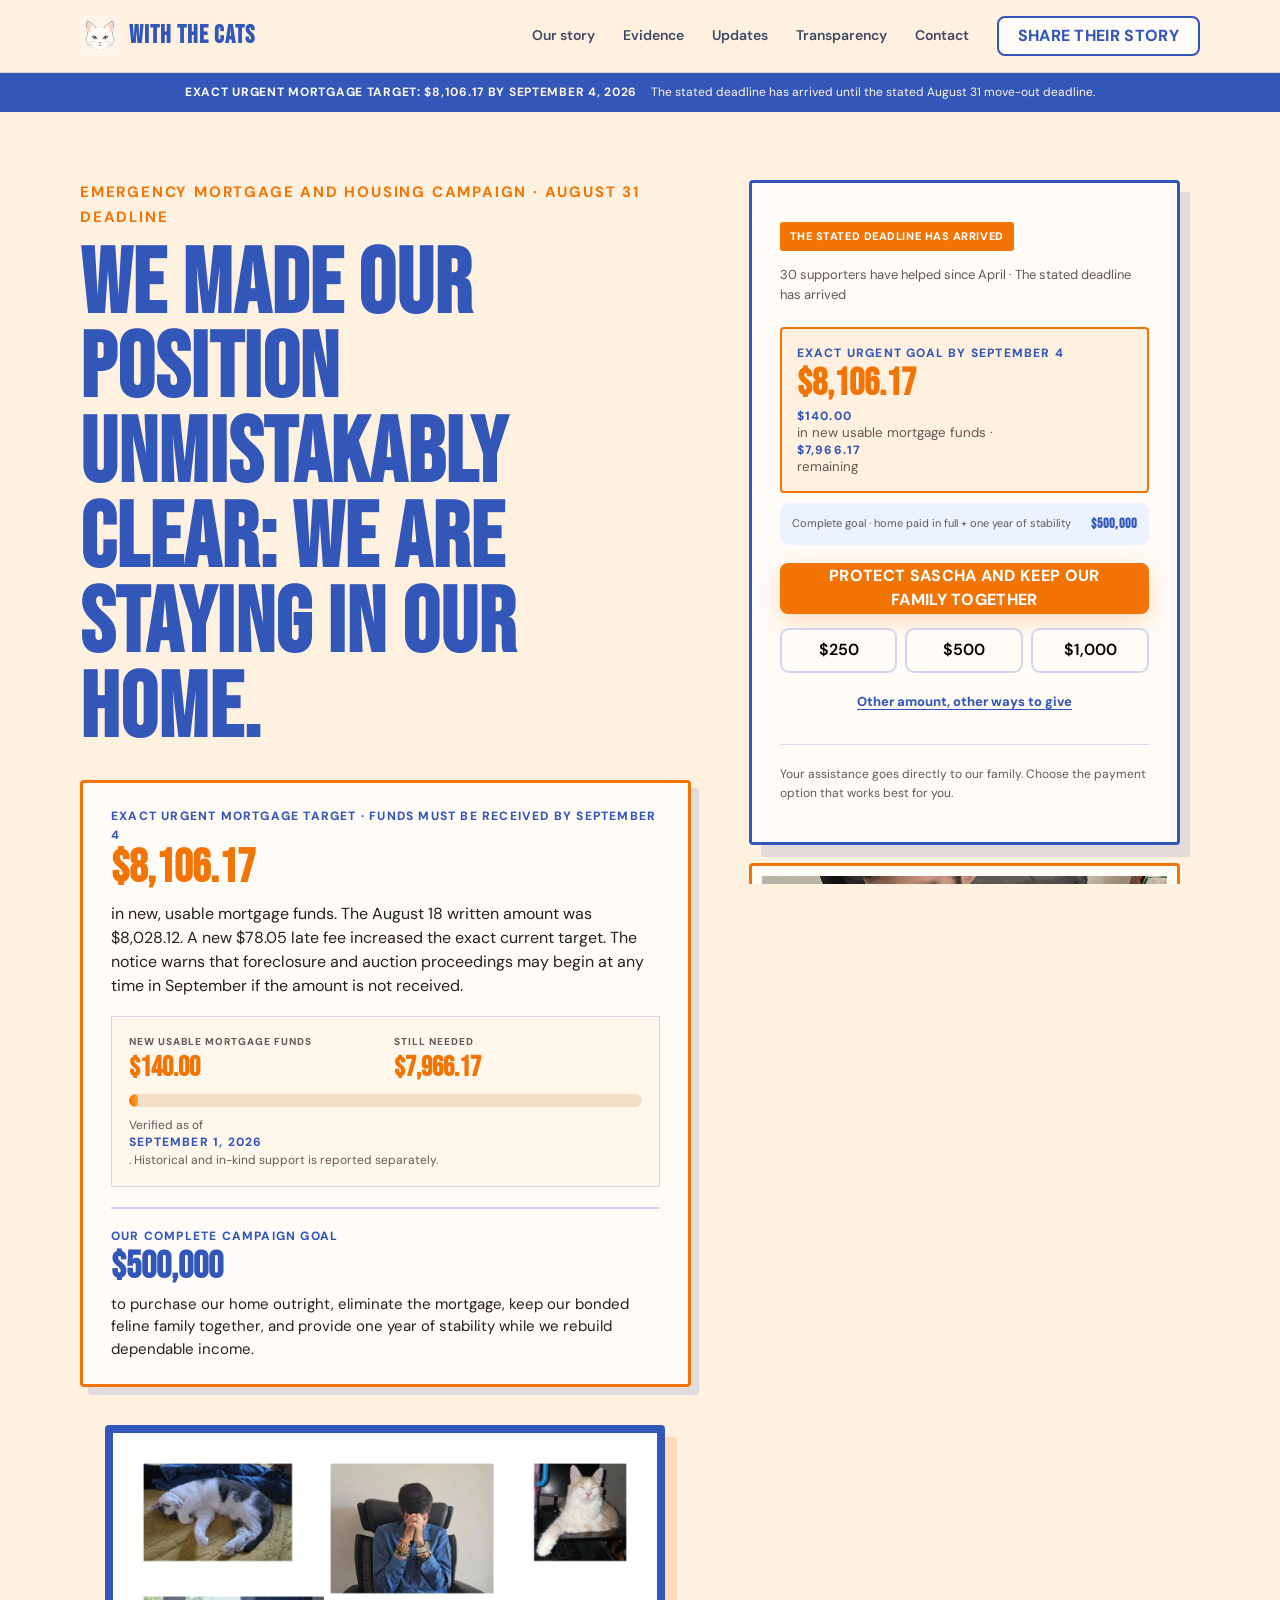
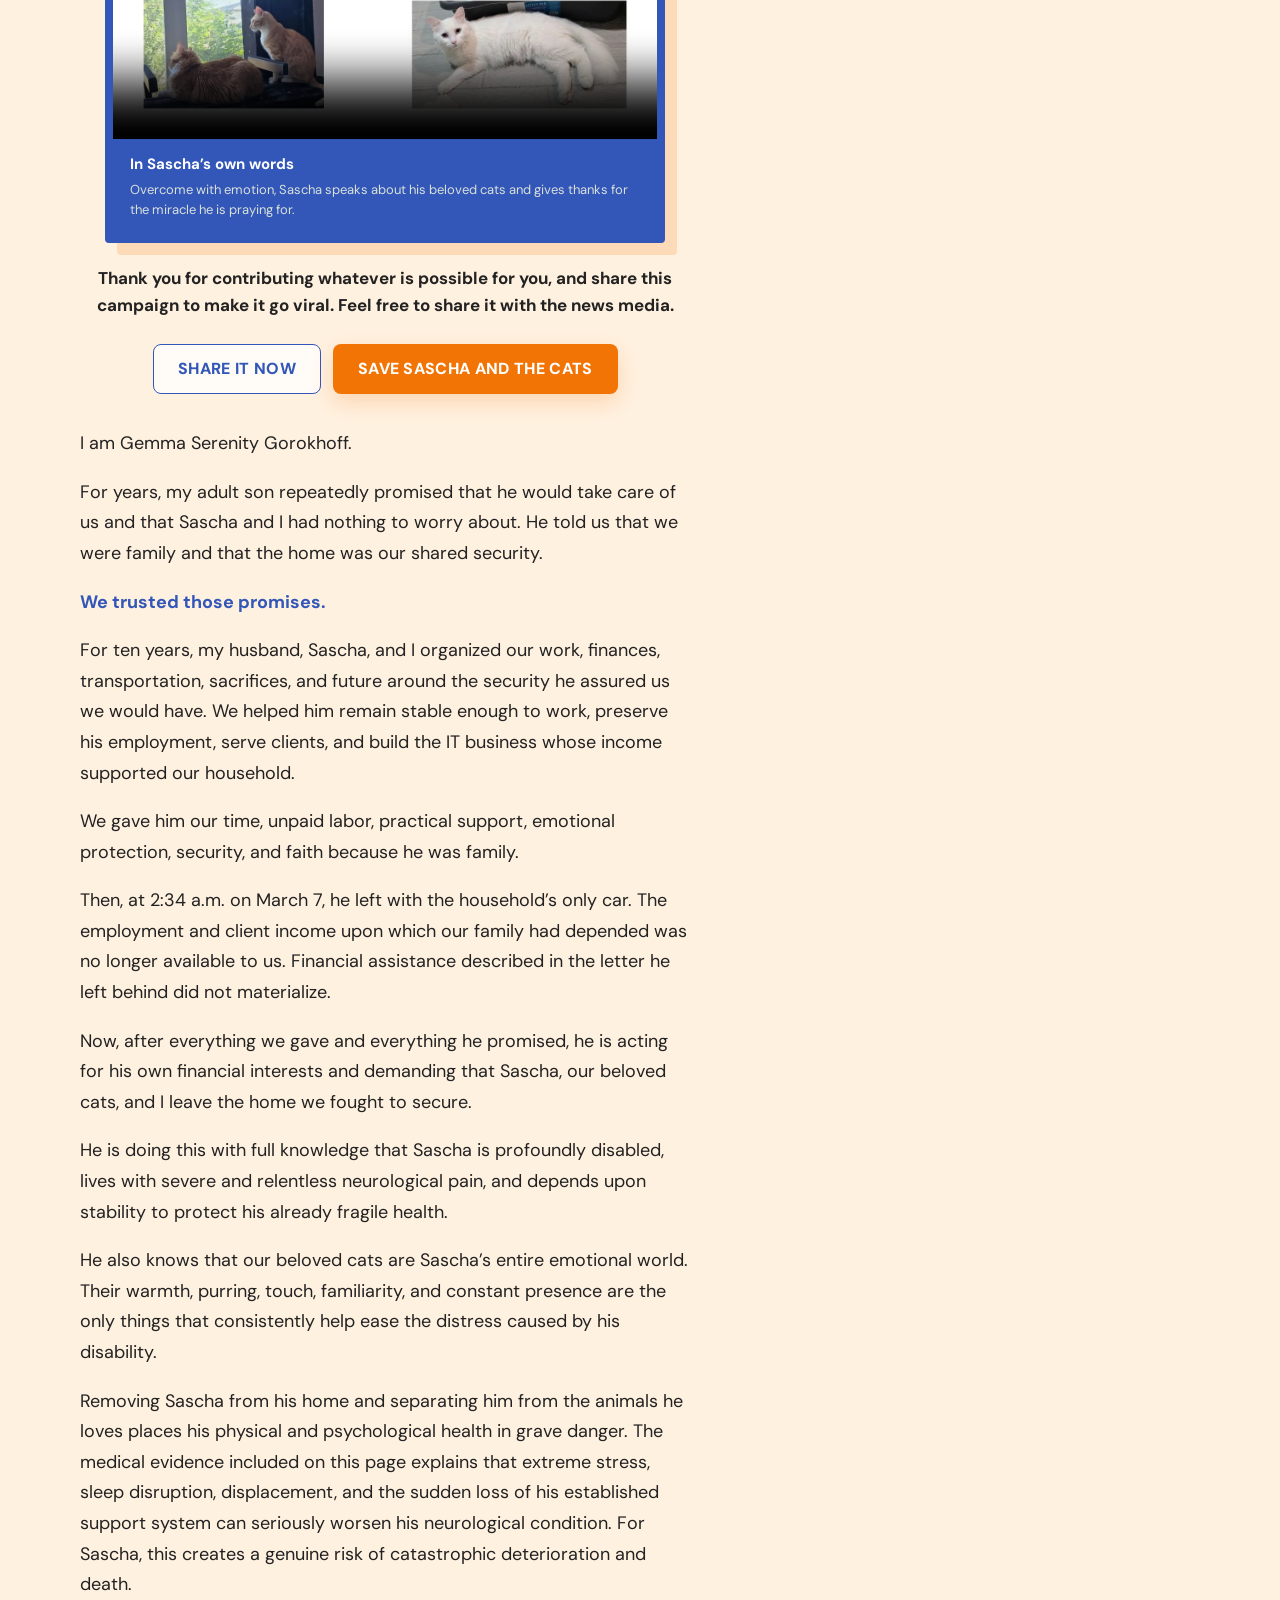
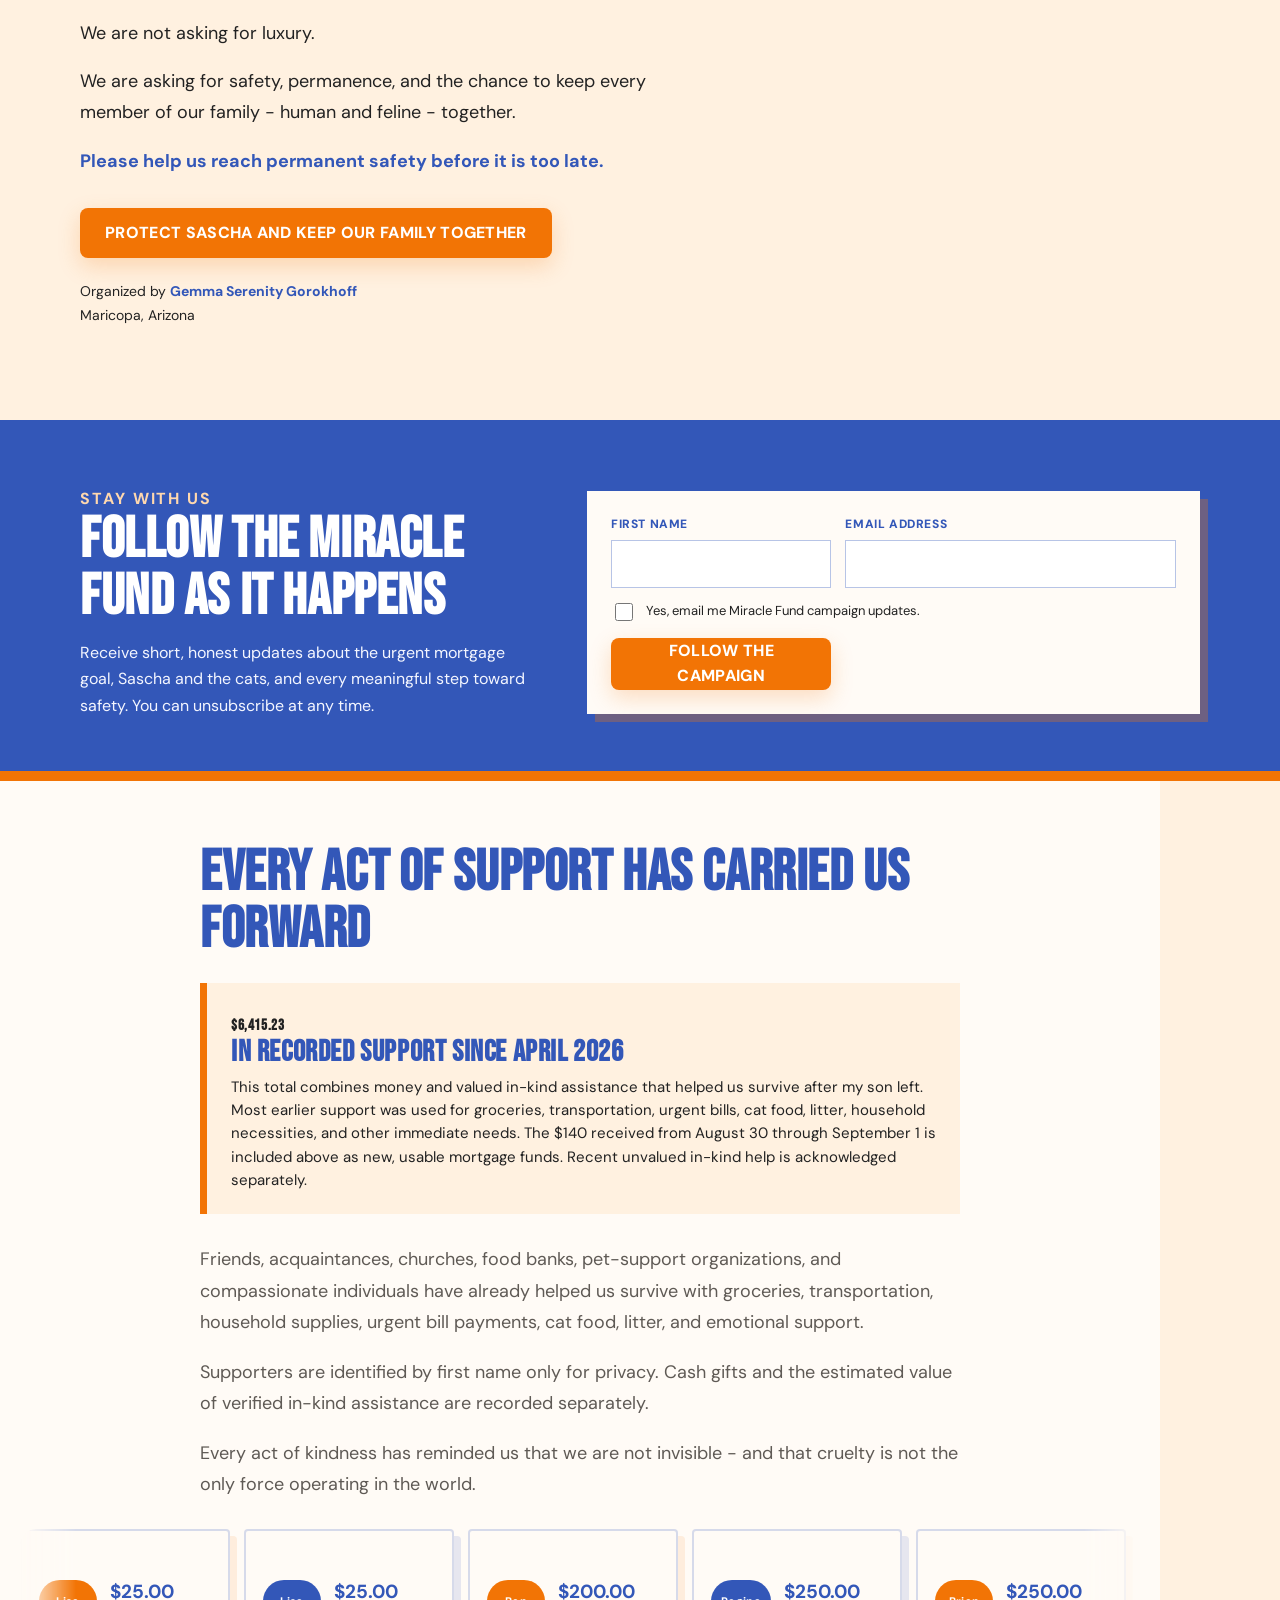
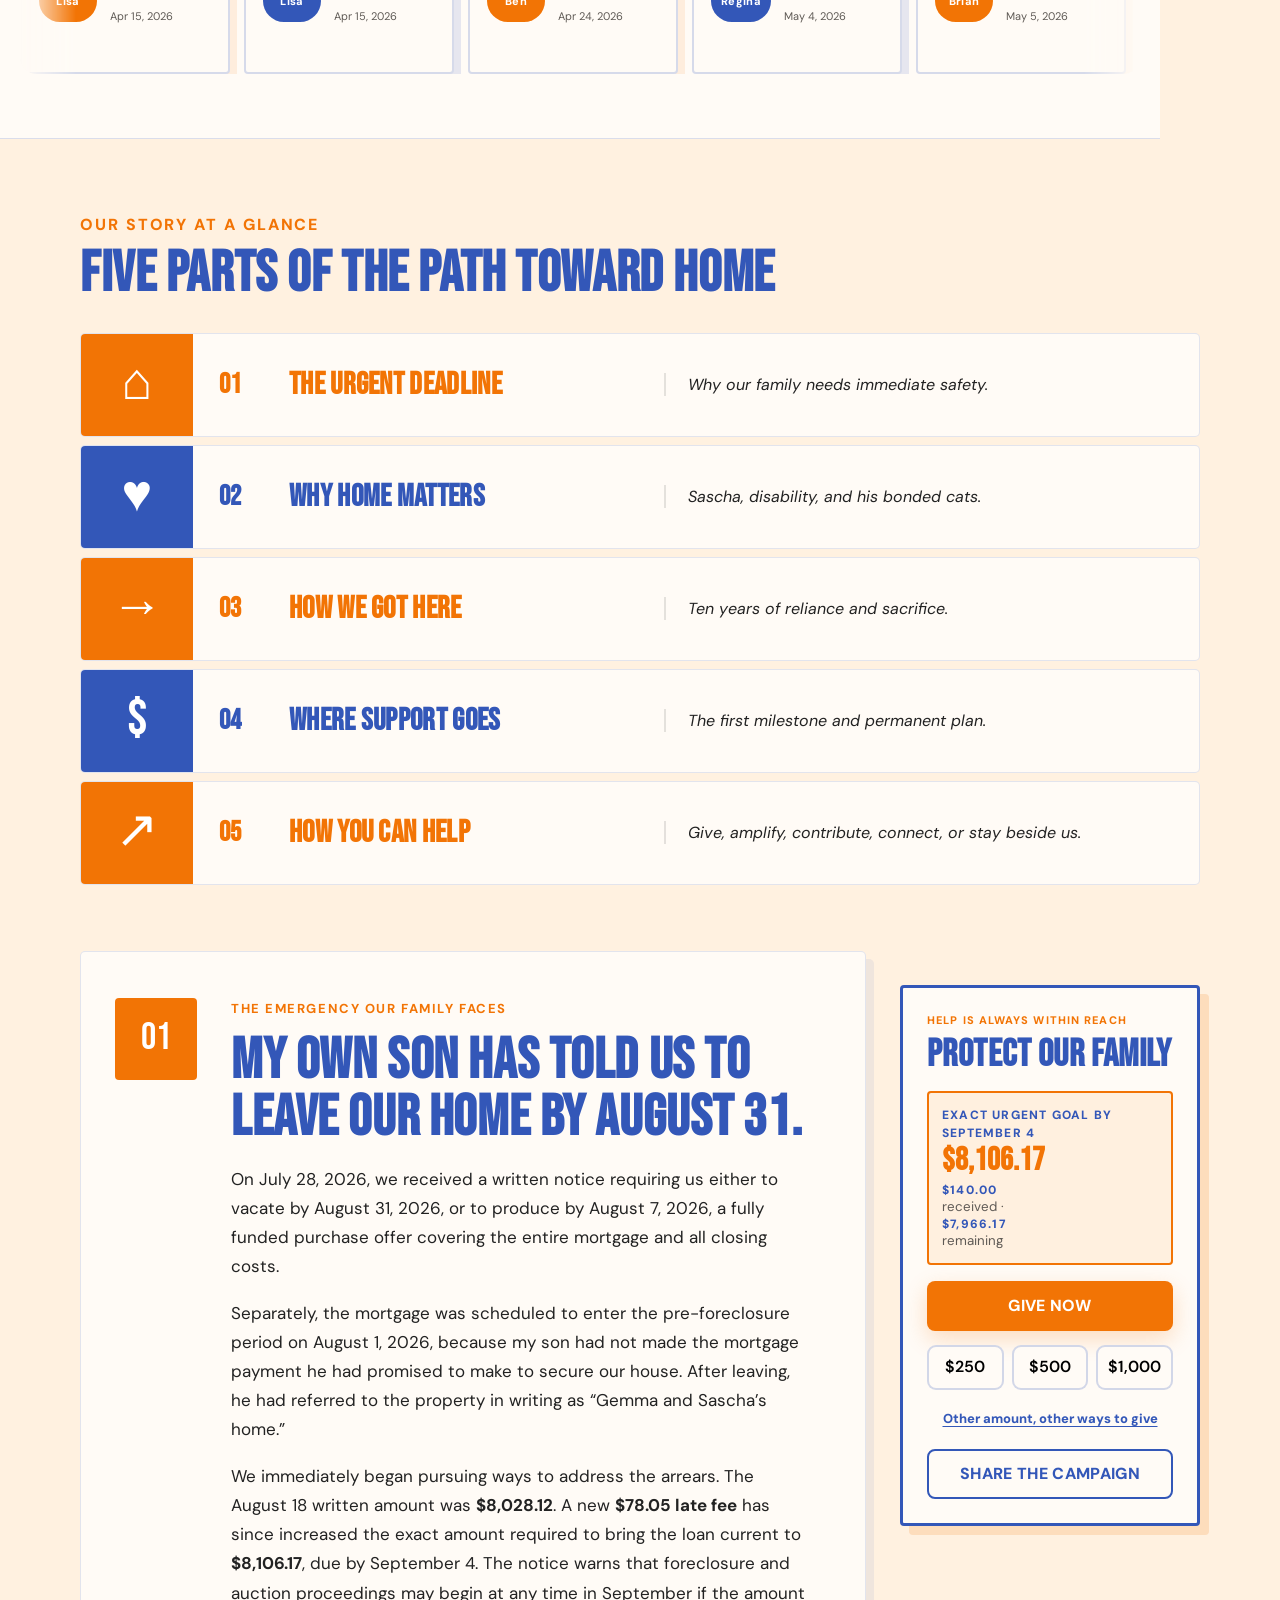
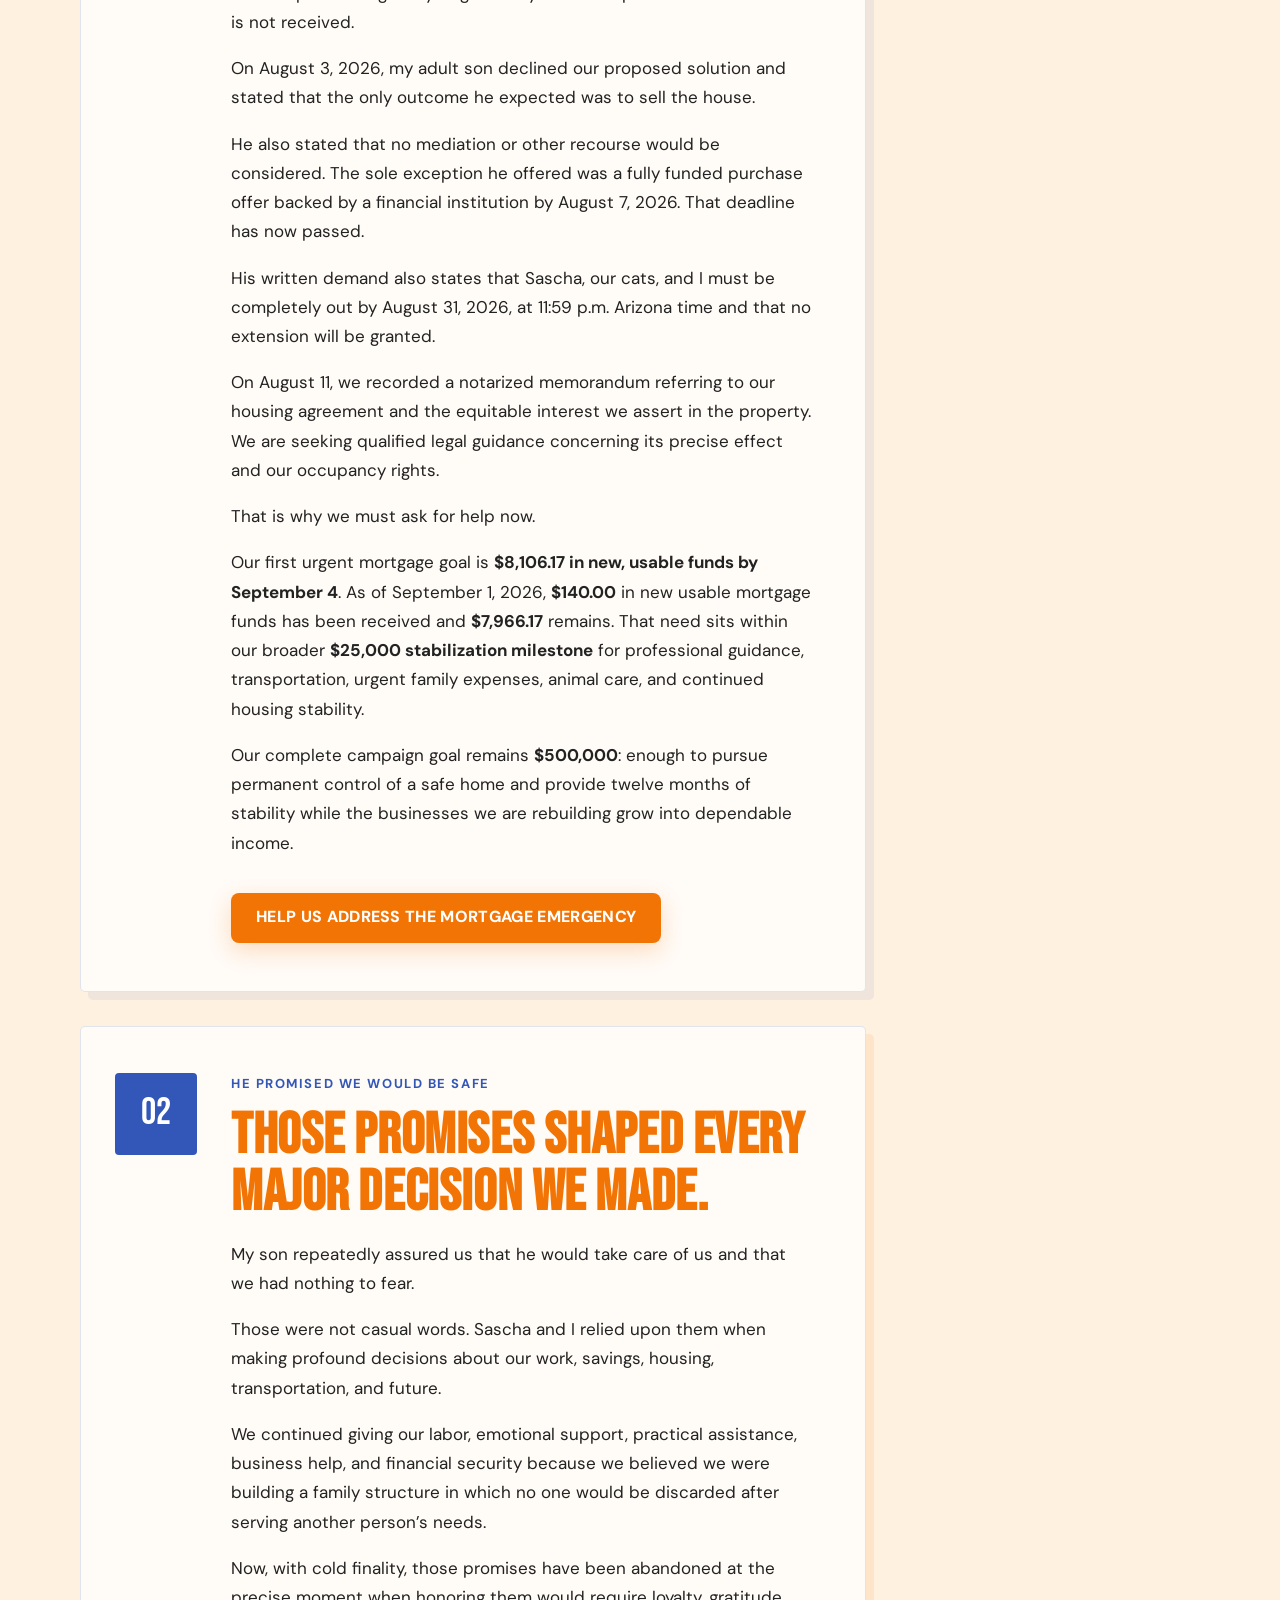
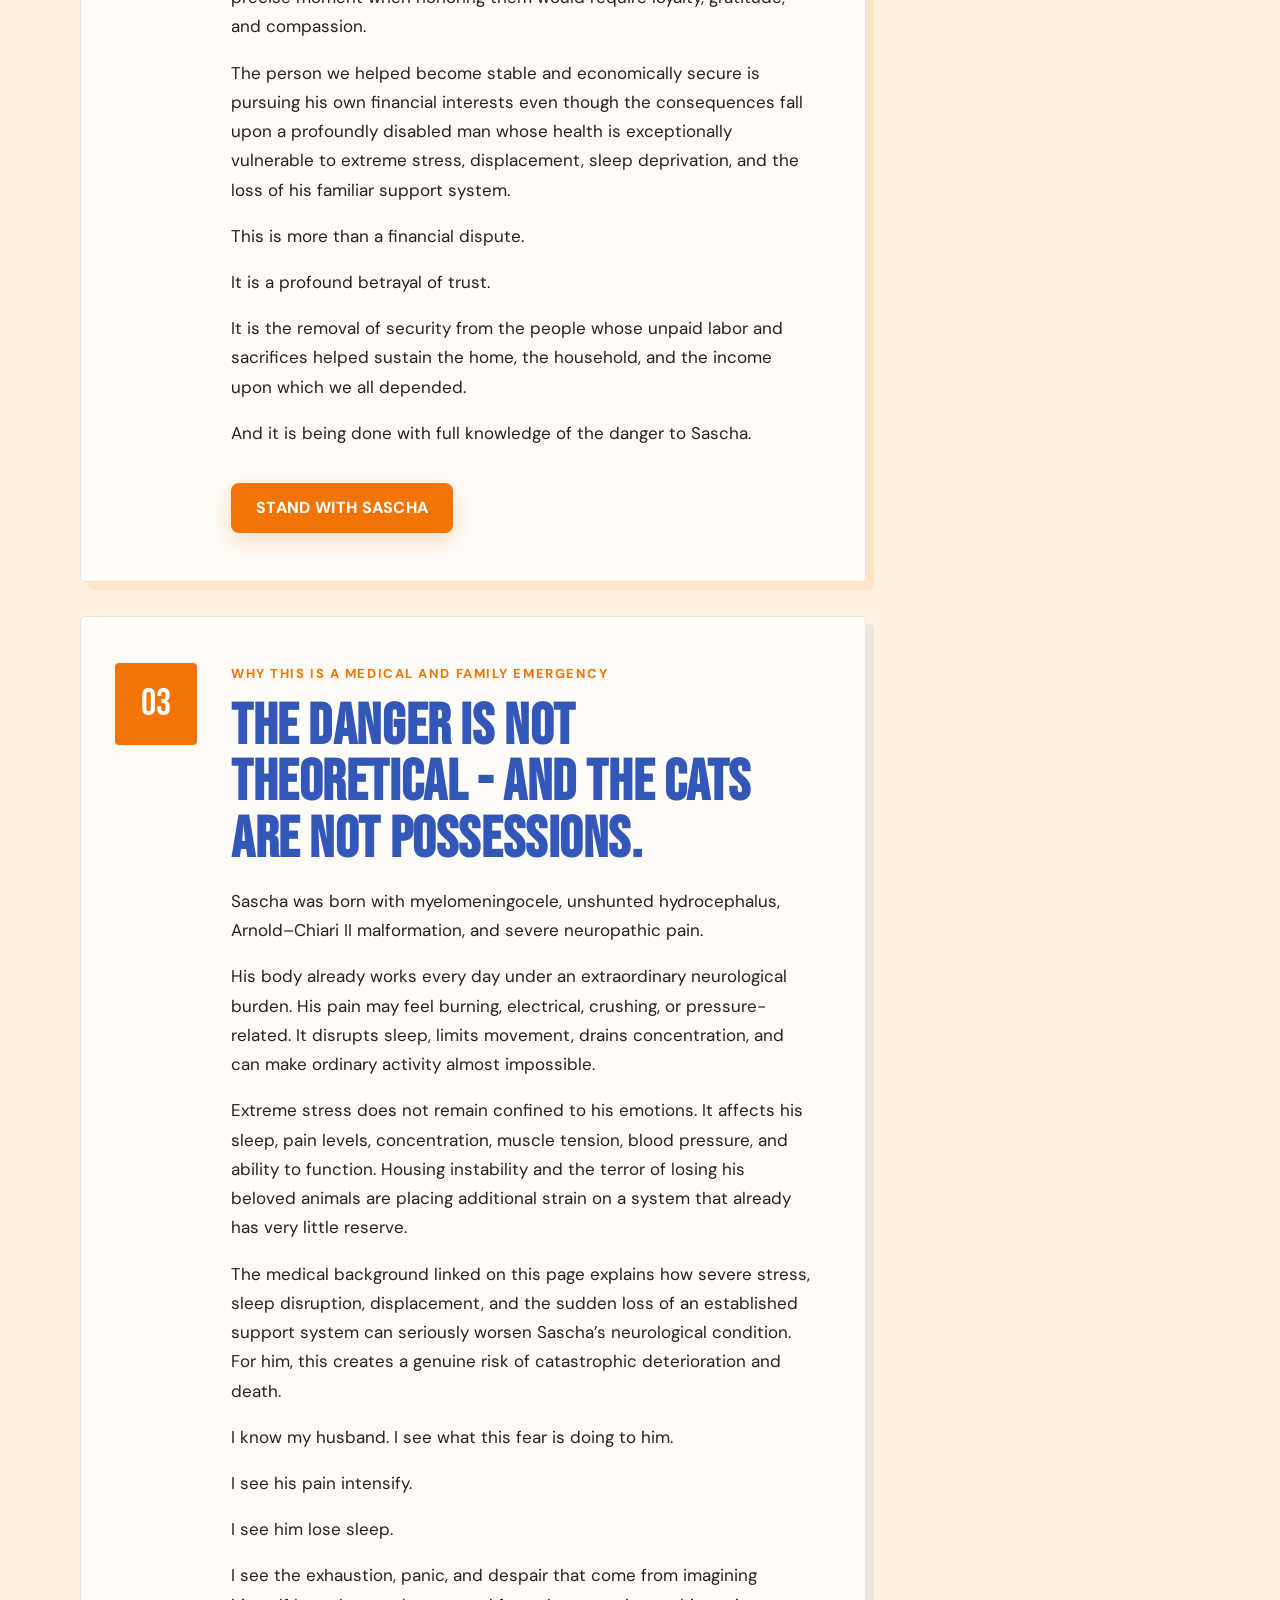
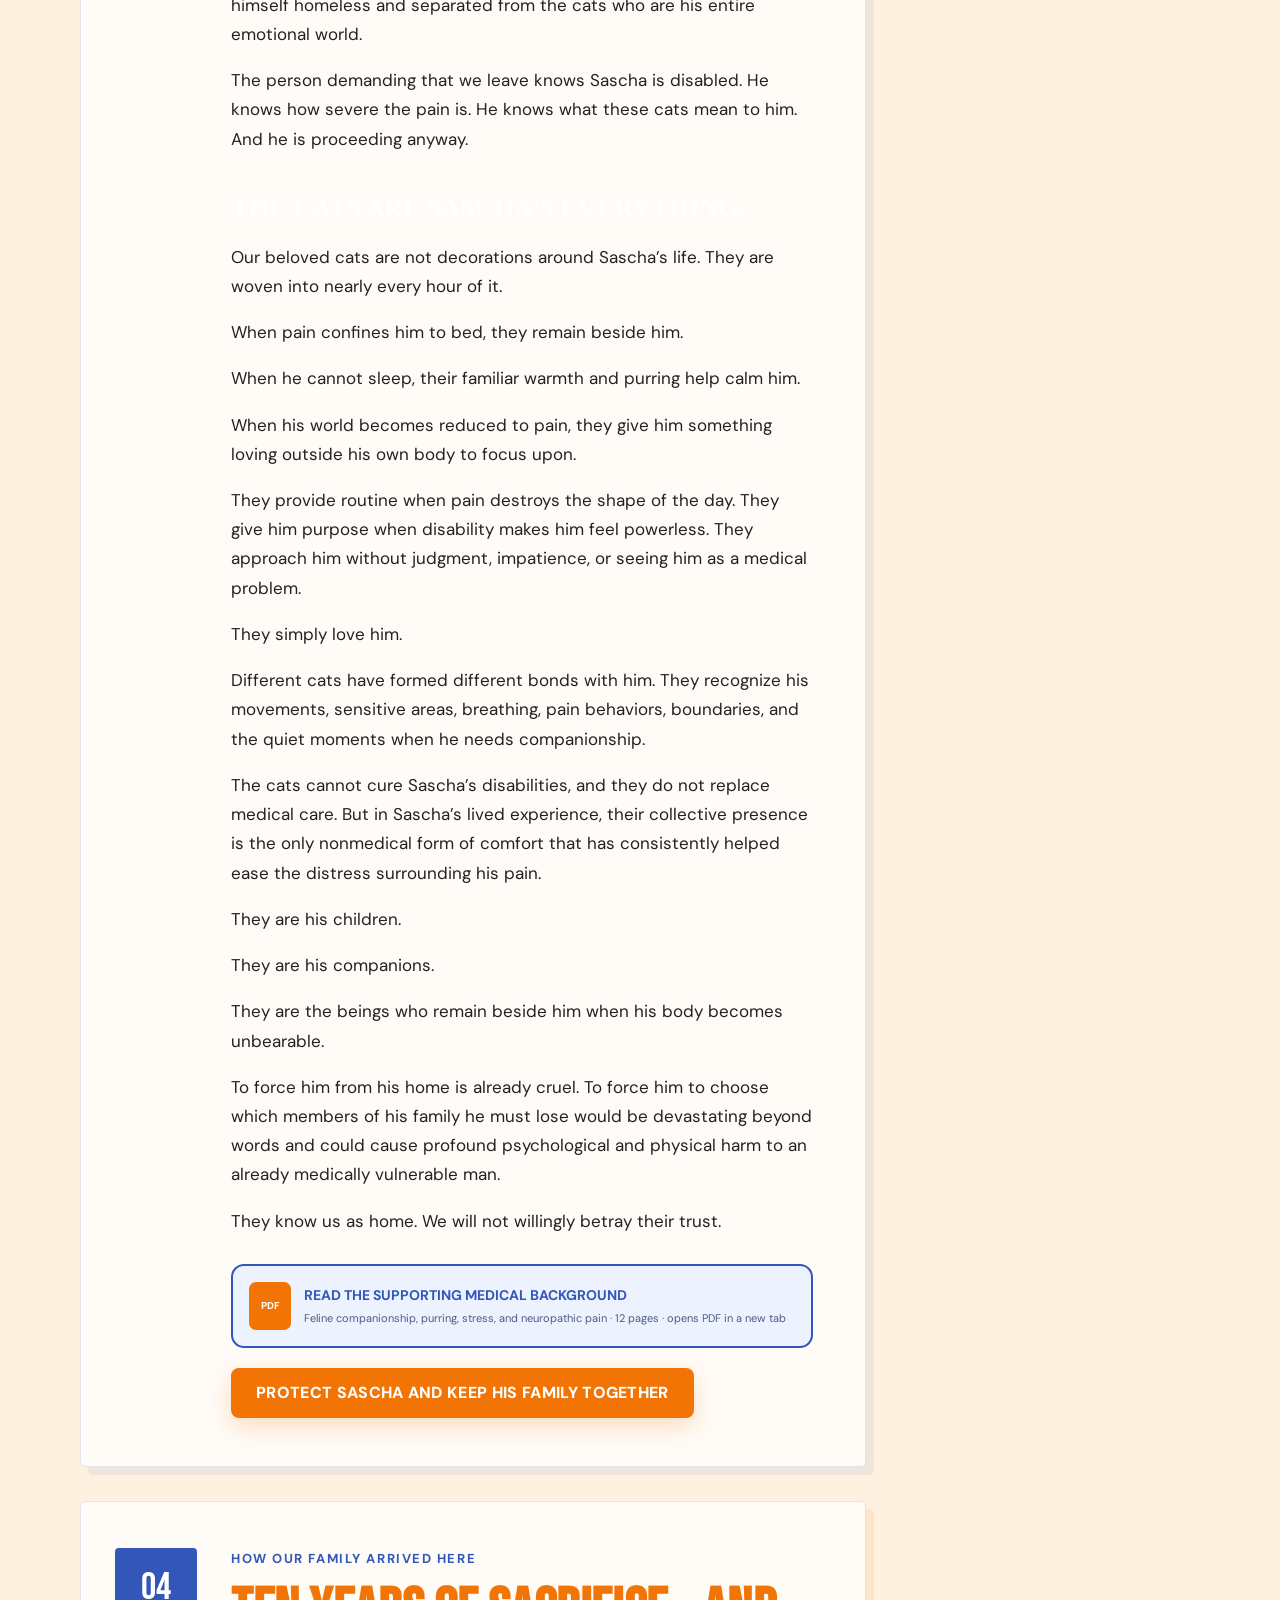
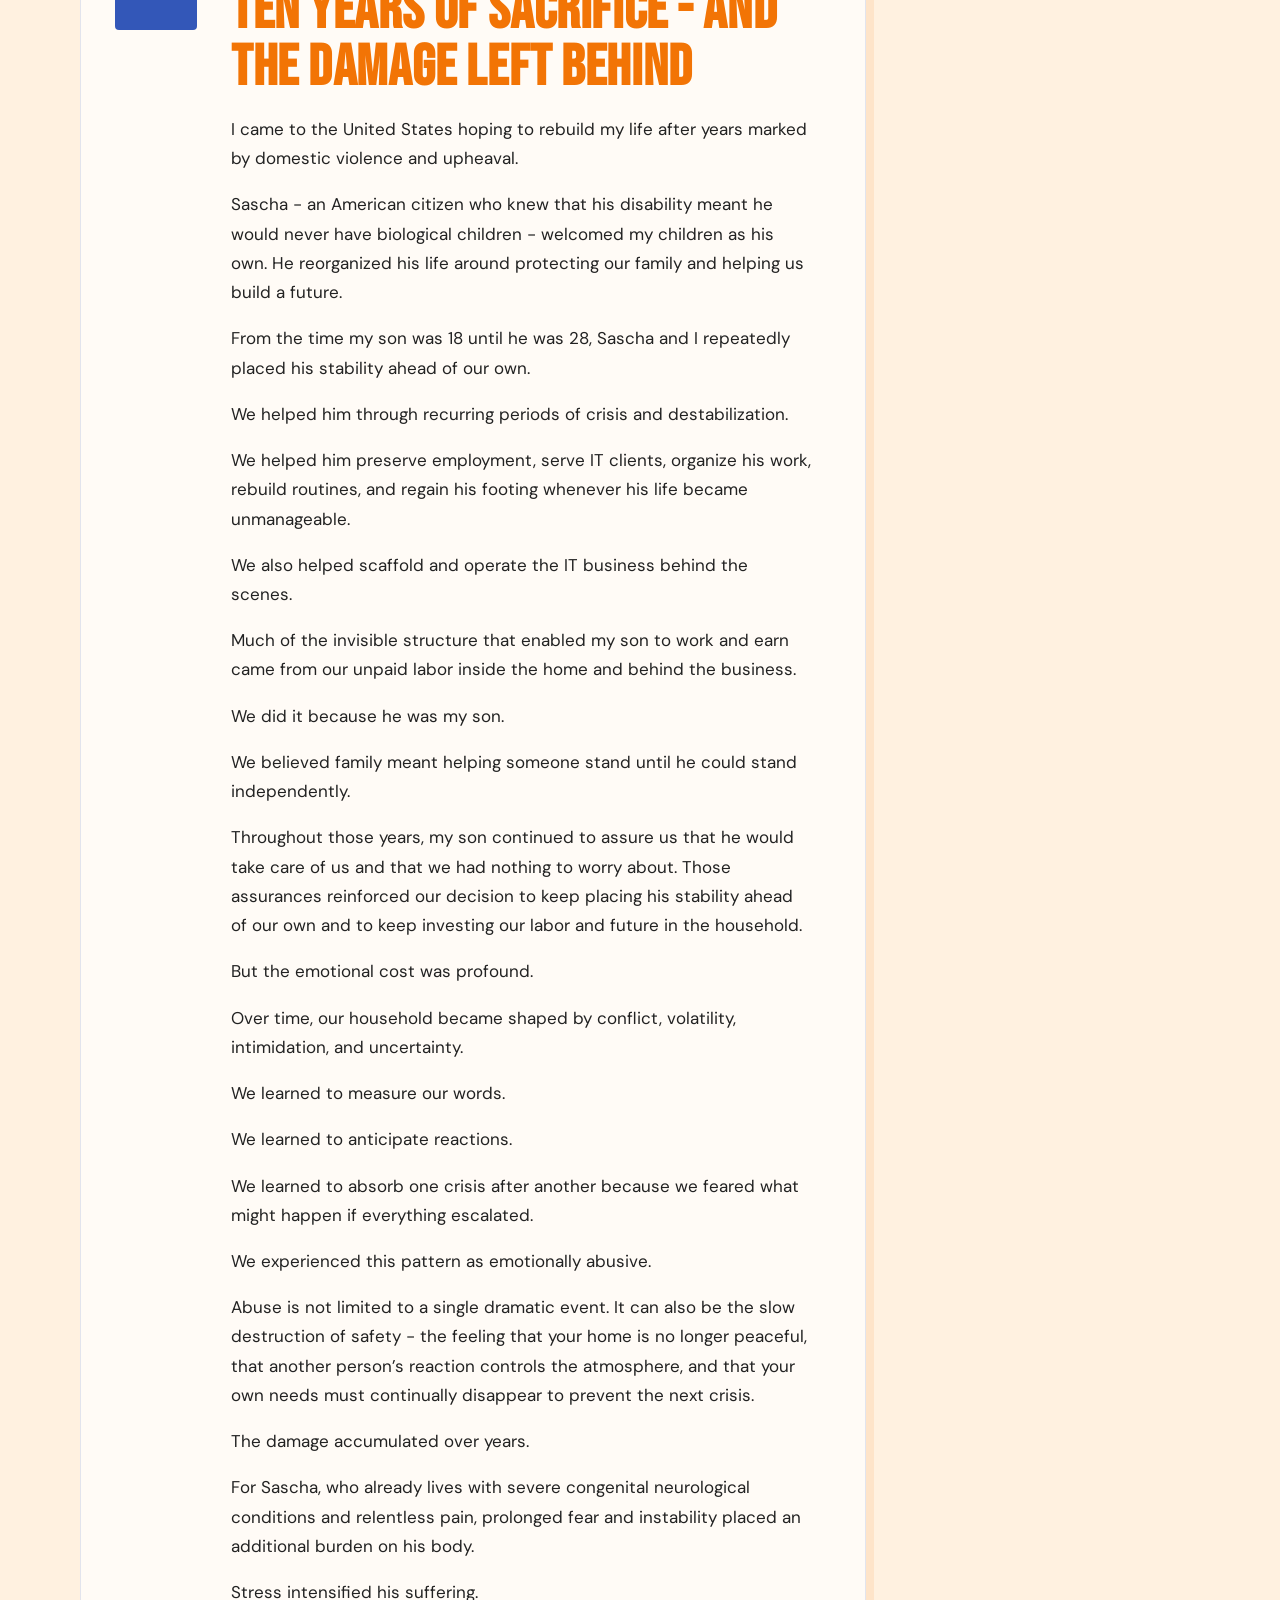
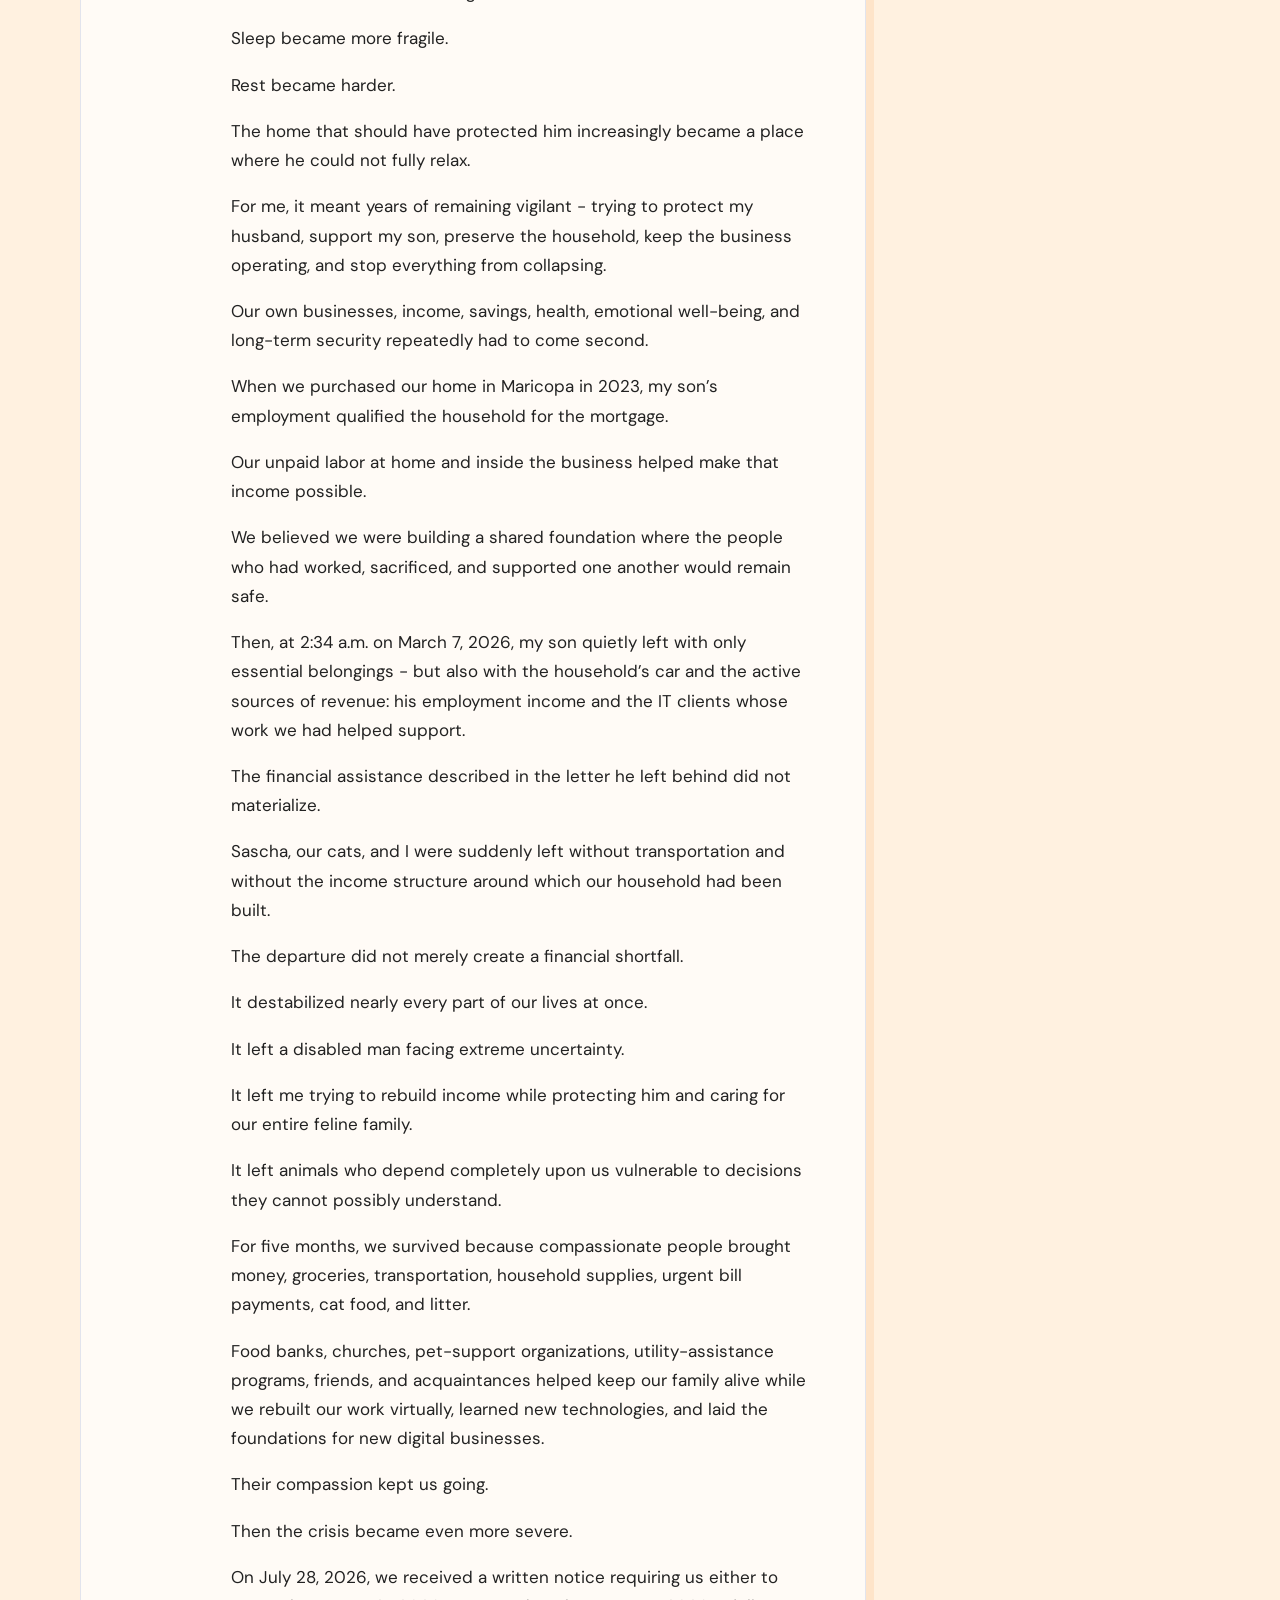
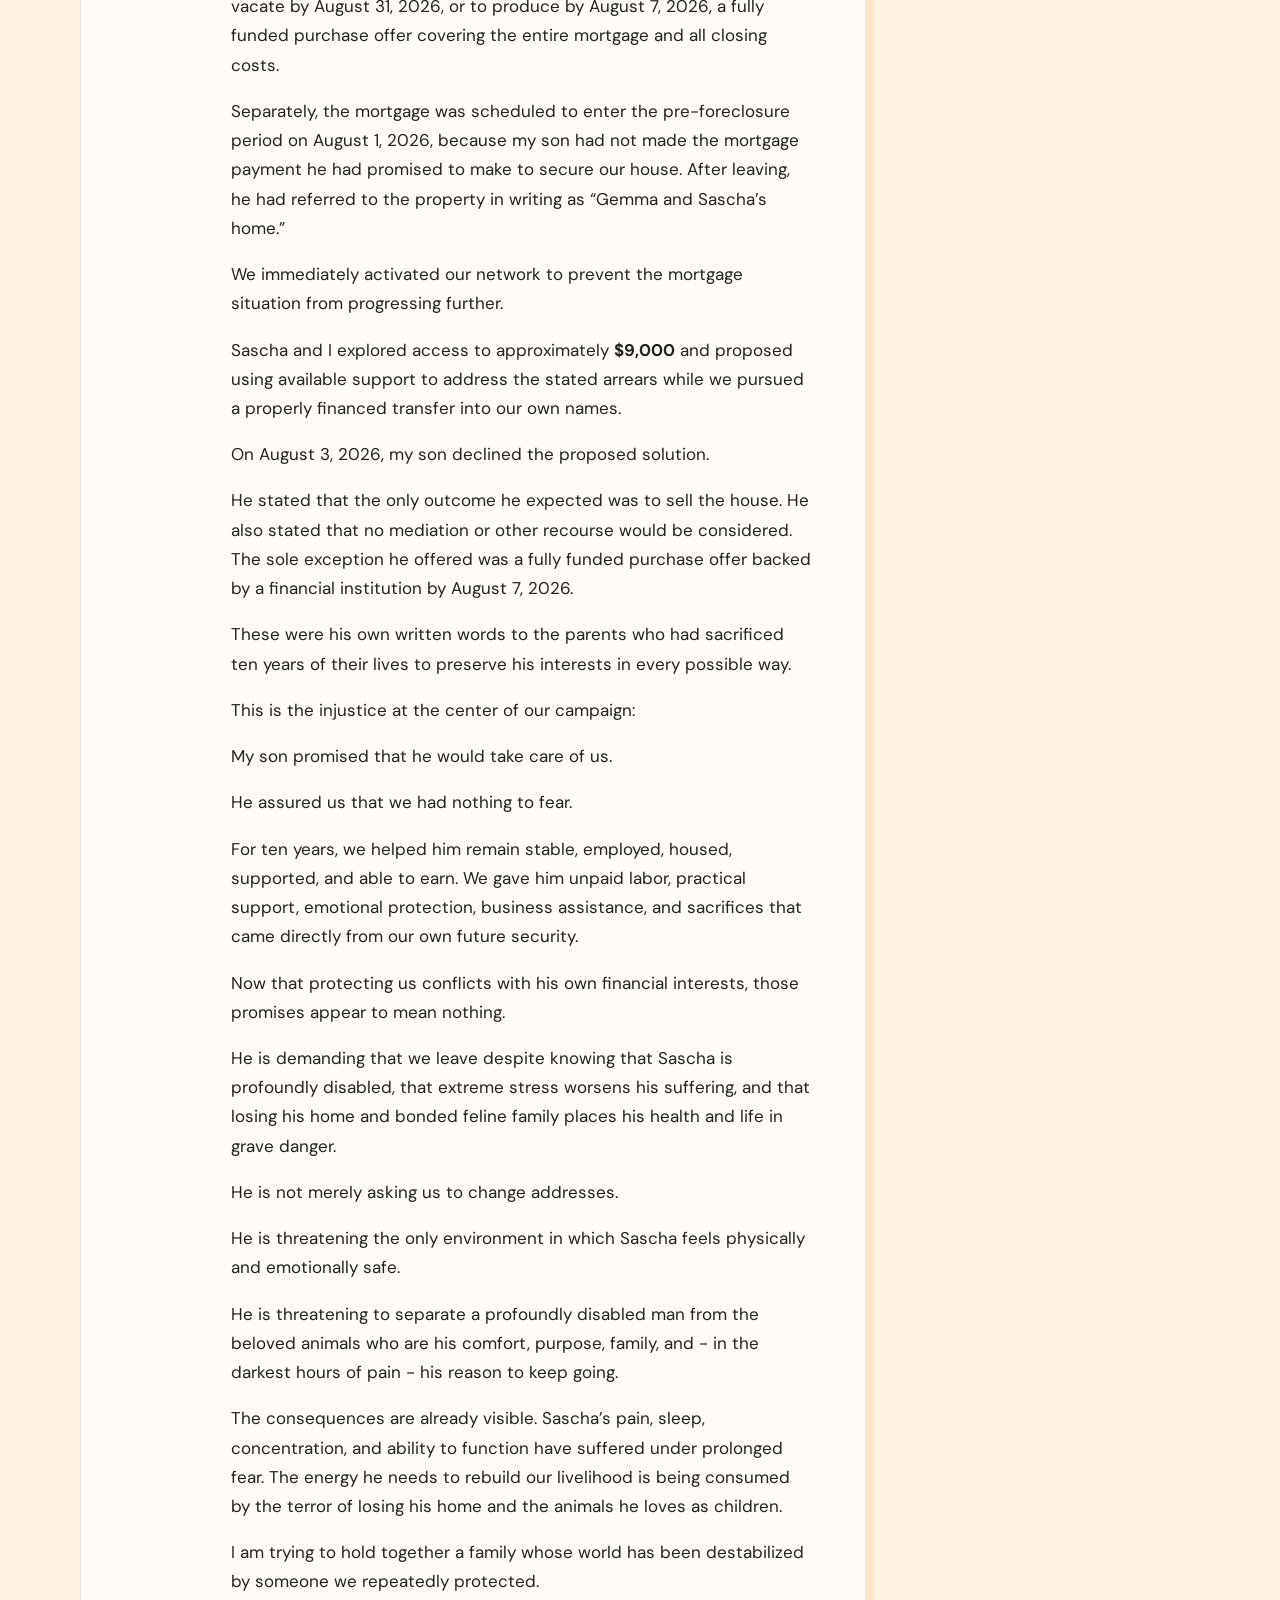
==== index.html @ c47b8443 "Record Brian Stripe donation" ====
<!doctype html>
<html lang="en">
<head>
  <meta charset="utf-8">
  <meta name="viewport" content="width=device-width, initial-scale=1">
  <meta name="description" content="Help a disabled Arizona man, his wife, and their bonded cats raise the remaining $7,966.17 needed by September 4 and pursue permanent housing safety.">
  <meta name="theme-color" content="#3357B8">
  <meta property="og:title" content="We Made Our Position Unmistakably Clear: We Are Staying in Our Home.">
  <meta property="og:description" content="$140 received; $7,966.17 in new usable mortgage funds is still needed by September 4, 2026. Help protect Sascha, Gemma, and their bonded feline family.">
  <meta property="og:type" content="website">
  <meta property="og:url" content="https://miraclefund.withthecats.org/">
  <meta property="og:image" content="https://miraclefund.withthecats.org/assets/Amore-Sascha-social.jpg">
  <meta property="og:image:width" content="1200">
  <meta property="og:image:height" content="630">
  <meta property="og:image:alt" content="Sascha sharing a loving moment with Amore, an orange cat">
  <meta name="twitter:card" content="summary_large_image">
  <meta name="twitter:title" content="We Made Our Position Unmistakably Clear: We Are Staying in Our Home.">
  <meta name="twitter:description" content="$140 received; $7,966.17 in new usable mortgage funds is still needed by September 4, 2026. Help protect Sascha, Gemma, and their bonded feline family.">
  <meta name="twitter:image" content="https://miraclefund.withthecats.org/assets/Amore-Sascha-social.jpg">
  <link rel="canonical" href="https://miraclefund.withthecats.org/">
  <link rel="icon" href="assets/withthecatsorg-icon.ico" sizes="any">
  <link rel="icon" type="image/png" sizes="192x192" href="assets/withthecats-icon192.png">
  <link rel="apple-touch-icon" href="assets/withthecats-icon192.png">
  <title>Protect Sascha and Keep His Beloved Family Together | With the Cats</title>
  <link rel="preconnect" href="https://fonts.googleapis.com">
  <link rel="preconnect" href="https://fonts.gstatic.com" crossorigin>
  <link href="https://fonts.googleapis.com/css2?family=Bebas+Neue&amp;family=DM+Sans:ital,wght@0,400;0,500;0,600;0,700;1,400;1,600&amp;display=swap" rel="stylesheet">
  <link rel="stylesheet" href="styles.css?v=20260829-7">
  <script src="campaign-data.js?v=20260901-2" defer></script>
  <script src="script.js?v=20260901-2" defer></script>
</head>
<body>
  <a class="skip-link" href="#story">Skip to story</a>
  <header class="site-header">
    <div class="shell nav-wrap">
      <a class="brand" href="#top" aria-label="With the Cats campaign home"><img src="assets/withthecatsorg-logo.png" alt="" width="40" height="40"><span>With the Cats</span></a>
      <nav aria-label="Primary navigation"><a href="#story">Our story</a><a href="#evidence">Evidence</a><a href="#updates">Updates</a><a href="#transparency">Transparency</a><a href="#contact">Contact</a></nav>
      <button class="button button-small button-outline js-share" type="button">Share their story</button>
    </div>
  </header>
  <div class="deadline-strip" role="status"><div class="shell"><strong>Exact urgent mortgage target: <span data-mortgage-goal>$8,106.17</span> by <span data-mortgage-deadline>September 4, 2026</span></strong><span><span data-countdown-label></span> until the stated August 31 move-out deadline.</span></div></div>

  <main id="top">
    <section class="hero" aria-labelledby="campaign-title">
      <div class="shell hero-grid">
        <div class="hero-copy">
          <p class="eyebrow">Emergency mortgage and housing campaign · August 31 deadline</p>
          <h1 id="campaign-title">We Made Our Position Unmistakably Clear: We Are Staying in Our Home.</h1>
          <div class="urgent-priority" role="note"><span>Exact urgent mortgage target · funds must be received by September 4</span><strong data-mortgage-goal>$8,106.17</strong><p>in new, usable mortgage funds. The August 18 written amount was $8,028.12. A new $78.05 late fee increased the exact current target. The notice warns that foreclosure and auction proceedings may begin at any time in September if the amount is not received.</p><div class="mortgage-sprint-summary"><div><span>New usable mortgage funds</span><strong data-mortgage-raised>$140.00</strong></div><div><span>Still needed</span><strong data-mortgage-remaining>$7,966.17</strong></div><div class="mortgage-sprint-progress progress" role="progressbar" aria-label="Urgent mortgage fundraising progress" data-mortgage-progress><span class="progress-fill" data-mortgage-progress-fill></span></div><small>Verified as of <span data-campaign-as-of>September 1, 2026</span>. Historical and in-kind support is reported separately.</small></div><div class="complete-goal"><span>Our complete campaign goal</span><strong>$500,000</strong><p>to purchase our home outright, eliminate the mortgage, keep our bonded feline family together, and provide one year of stability while we rebuild dependable income.</p></div></div>
          <figure class="story-video" aria-labelledby="sascha-video-caption">
            <video controls playsinline preload="metadata" poster="assets/sascha-video-poster.webp" controlslist="nodownload" disablepictureinpicture oncontextmenu="return false;">
              <source src="https://media.withthecats.org/saschacrying-miraclefund-withthecats.mp4" type="video/mp4">
              Your browser does not support embedded video. <a href="https://media.withthecats.org/saschacrying-miraclefund-withthecats.mp4">Watch Sascha&rsquo;s message</a>.
            </video>
            <figcaption id="sascha-video-caption"><strong>In Sascha&rsquo;s own words</strong><span>Overcome with emotion, Sascha speaks about his beloved cats and gives thanks for the miracle he is praying for.</span></figcaption>
          </figure>
          <div class="hero-video-cta">
            <p>Thank you for contributing whatever is possible for you, and share this campaign to make it go viral. Feel free to share it with the news media.</p>
            <div class="hero-video-actions">
              <button class="button button-inverted js-share" type="button">Share it now</button>
              <button class="button button-primary js-donate" type="button">Save Sascha and the cats</button>
            </div>
          </div>
          <p>I am Gemma Serenity Gorokhoff.</p>
          <p>For years, my adult son repeatedly promised that he would take care of us and that Sascha and I had nothing to worry about. He told us that we were family and that the home was our shared security.</p>
          <p><strong>We trusted those promises.</strong></p>
          <p>For ten years, my husband, Sascha, and I organized our work, finances, transportation, sacrifices, and future around the security he assured us we would have. We helped him remain stable enough to work, preserve his employment, serve clients, and build the IT business whose income supported our household.</p>
          <p>We gave him our time, unpaid labor, practical support, emotional protection, security, and faith because he was family.</p>
          <p>Then, at 2:34 a.m. on March 7, he left with the household’s only car. The employment and client income upon which our family had depended was no longer available to us. Financial assistance described in the letter he left behind did not materialize.</p>
          <p>Now, after everything we gave and everything he promised, he is acting for his own financial interests and demanding that Sascha, our beloved cats, and I leave the home we fought to secure.</p>
          <p>He is doing this with full knowledge that Sascha is profoundly disabled, lives with severe and relentless neurological pain, and depends upon stability to protect his already fragile health.</p>
          <p>He also knows that our beloved cats are Sascha’s entire emotional world. Their warmth, purring, touch, familiarity, and constant presence are the only things that consistently help ease the distress caused by his disability.</p>
          <p>Removing Sascha from his home and separating him from the animals he loves places his physical and psychological health in grave danger. The medical evidence included on this page explains that extreme stress, sleep disruption, displacement, and the sudden loss of his established support system can seriously worsen his neurological condition. For Sascha, this creates a genuine risk of catastrophic deterioration and death.</p>
          <p>We are not asking for luxury.</p>
          <p>We are asking for safety, permanence, and the chance to keep every member of our family - human and feline - together.</p>
          <p><strong>Please help us reach permanent safety before it is too late.</strong></p>
          <button class="button button-primary js-donate" type="button">Protect Sascha and keep our family together</button>
          <p class="organizer-byline">Organized by <strong>Gemma Serenity Gorokhoff</strong><br>Maricopa, Arizona</p>
        </div>
        <div class="hero-visual" tabindex="0" aria-label="Donation options and a photograph of Sascha with Amore. Scroll this panel independently.">
          <figure class="hero-media"><img src="assets/Amore%20and%20Sascha%20in%20Love.jpg" srcset="assets/Amore-Sascha-800.jpg 800w, assets/Amore-Sascha-1200.jpg 1200w, assets/Amore%20and%20Sascha%20in%20Love.jpg 4000w" alt="Sascha sharing a loving moment with Amore, an orange cat" width="4000" height="3000" sizes="(max-width: 900px) calc(100vw - 28px), 45vw"></figure>
          <aside class="donation-card" aria-label="Donation summary">
            <p class="deadline-chip" data-countdown-heading></p>
            <p class="supporter-count"><span data-supporter-label></span> have helped since April · <span data-countdown-label></span></p>
            <div class="mortgage-priority"><span>Exact urgent goal by September 4</span><strong data-mortgage-goal>$8,106.17</strong><small><span data-mortgage-raised>$140.00</span> in new usable mortgage funds · <span data-mortgage-remaining>$7,966.17</span> remaining</small></div>
            <p class="sidebar-milestone"><span>Complete goal · home paid in full + one year of stability</span><strong>$500,000</strong></p>
            <button class="button button-primary button-wide js-donate" type="button">Protect Sascha and keep our family together</button>
            <div class="quick-gifts"><button class="js-gift" data-amount="250" type="button">$250</button><button class="js-gift" data-amount="500" type="button">$500</button><button class="js-gift" data-amount="1000" type="button">$1,000</button></div>
            <button class="other-giving-button js-donate" type="button">Other amount, other ways to give</button>
            <p class="direct-note">Your assistance goes directly to our family. Choose the payment option that works best for you.</p>
          </aside>
        </div>
      </div>
    </section>

    <section class="campaign-follow" aria-labelledby="campaign-follow-title">
      <div class="shell campaign-follow-grid">
        <div>
          <p class="section-label">Stay with us</p>
          <h2 id="campaign-follow-title">Follow the Miracle Fund as it happens</h2>
          <p>Receive short, honest updates about the urgent mortgage goal, Sascha and the cats, and every meaningful step toward safety. You can unsubscribe at any time.</p>
        </div>
        <form id="campaign-follow-form" class="campaign-follow-form">
          <label>First name <input name="first_name" autocomplete="given-name" maxlength="80" required></label>
          <label>Email address <input name="email" type="email" autocomplete="email" maxlength="254" required></label>
          <label class="campaign-follow-consent"><input name="consent" type="checkbox" value="yes" required><span>Yes, email me Miracle Fund campaign updates.</span></label>
          <label class="form-honeypot" aria-hidden="true">Website <input name="website" tabindex="-1" autocomplete="off"></label>
          <button class="button button-primary" type="submit">Follow the campaign</button>
          <p id="campaign-follow-status" class="campaign-follow-status" role="status" aria-live="polite"></p>
        </form>
      </div>
    </section>

    <section class="supporter-carousel shell" aria-labelledby="support-title-page">
      <div class="supporter-intro">
        <h2 id="support-title-page">Every act of support has carried us forward</h2>
        <p class="historical-support-note"><strong><span data-raised>$6,415.23</span> in recorded support since April 2026</strong><span>This total combines money and valued in-kind assistance that helped us survive after my son left. Most earlier support was used for groceries, transportation, urgent bills, cat food, litter, household necessities, and other immediate needs. The $140 received from August 30 through September 1 is included above as new, usable mortgage funds. Recent unvalued in-kind help is acknowledged separately.</span></p>
        <p>Friends, acquaintances, churches, food banks, pet-support organizations, and compassionate individuals have already helped us survive with groceries, transportation, household supplies, urgent bill payments, cat food, litter, and emotional support.</p>
        <p>Supporters are identified by first name only for privacy. Cash gifts and the estimated value of verified in-kind assistance are recorded separately.</p>
        <p>Every act of kindness has reminded us that we are not invisible - and that cruelty is not the only force operating in the world.</p>
      </div>
      <div class="supporter-window" tabindex="0" aria-label="Recorded support, animation pauses when focused"><div class="supporter-track" id="supporter-track"></div></div>
    </section>

    <nav class="storyline-map shell" aria-label="Campaign story at a glance">
      <p class="storyline-kicker">Our story at a glance</p>
      <h2>Five parts of the path toward home</h2>
      <div class="storyline-grid">
        <a href="#story"><span class="storyline-icon" aria-hidden="true">⌂</span><span><b>01</b><strong>The urgent deadline</strong><small>Why our family needs immediate safety.</small></span></a>
        <a href="#medical-emergency-title"><span class="storyline-icon" aria-hidden="true">♥</span><span><b>02</b><strong>Why home matters</strong><small>Sascha, disability, and his bonded cats.</small></span></a>
        <a href="#history-title"><span class="storyline-icon" aria-hidden="true">→</span><span><b>03</b><strong>How we got here</strong><small>Ten years of reliance and sacrifice.</small></span></a>
        <a href="#funds-title"><span class="storyline-icon" aria-hidden="true">$</span><span><b>04</b><strong>Where support goes</strong><small>The first milestone and permanent plan.</small></span></a>
        <a href="#ways-title"><span class="storyline-icon" aria-hidden="true">↗</span><span><b>05</b><strong>How you can help</strong><small>Give, amplify, contribute, connect, or stay beside us.</small></span></a>
      </div>
    </nav>

    <div class="story-shell shell">
      <article class="story" id="story">
        <section aria-labelledby="emergency-title"><p class="section-label">The emergency our family faces</p><h2 id="emergency-title">My own son has told us to leave our home by August 31.</h2>
          <p>On July 28, 2026, we received a written notice requiring us either to vacate by August 31, 2026, or to produce by August 7, 2026, a fully funded purchase offer covering the entire mortgage and all closing costs.</p><p>Separately, the mortgage was scheduled to enter the pre-foreclosure period on August 1, 2026, because my son had not made the mortgage payment he had promised to make to secure our house. After leaving, he had referred to the property in writing as &ldquo;Gemma and Sascha’s home.&rdquo;</p><p>We immediately began pursuing ways to address the arrears. The August 18 written amount was <strong>$8,028.12</strong>. A new <strong>$78.05 late fee</strong> has since increased the exact amount required to bring the loan current to <strong data-mortgage-goal>$8,106.17</strong>, due by September 4. The notice warns that foreclosure and auction proceedings may begin at any time in September if the amount is not received.</p><p>On August 3, 2026, my adult son declined our proposed solution and stated that the only outcome he expected was to sell the house.</p><p>He also stated that no mediation or other recourse would be considered. The sole exception he offered was a fully funded purchase offer backed by a financial institution by August 7, 2026. That deadline has now passed.</p><p>His written demand also states that Sascha, our cats, and I must be completely out by August 31, 2026, at 11:59 p.m. Arizona time and that no extension will be granted.</p><p>On August 11, we recorded a notarized memorandum referring to our housing agreement and the equitable interest we assert in the property. We are seeking qualified legal guidance concerning its precise effect and our occupancy rights.</p><p>That is why we must ask for help now.</p><p>Our first urgent mortgage goal is <strong><span data-mortgage-goal>$8,106.17</span> in new, usable funds by September 4</strong>. As of <span data-campaign-as-of>September 1, 2026</span>, <strong data-mortgage-raised>$140.00</strong> in new usable mortgage funds has been received and <strong data-mortgage-remaining>$7,966.17</strong> remains. That need sits within our broader <strong>$25,000 stabilization milestone</strong> for professional guidance, transportation, urgent family expenses, animal care, and continued housing stability.</p><p>Our complete campaign goal remains <strong>$500,000</strong>: enough to pursue permanent control of a safe home and provide twelve months of stability while the businesses we are rebuilding grow into dependable income.</p><button class="button button-primary js-donate" type="button">Help us address the mortgage emergency</button>
        </section>

        <section aria-labelledby="promise-title"><p class="section-label">He promised we would be safe</p><h2 id="promise-title">Those promises shaped every major decision we made.</h2>
          <p>My son repeatedly assured us that he would take care of us and that we had nothing to fear.</p><p>Those were not casual words. Sascha and I relied upon them when making profound decisions about our work, savings, housing, transportation, and future.</p><p>We continued giving our labor, emotional support, practical assistance, business help, and financial security because we believed we were building a family structure in which no one would be discarded after serving another person’s needs.</p><p>Now, with cold finality, those promises have been abandoned at the precise moment when honoring them would require loyalty, gratitude, and compassion.</p><p>The person we helped become stable and economically secure is pursuing his own financial interests even though the consequences fall upon a profoundly disabled man whose health is exceptionally vulnerable to extreme stress, displacement, sleep deprivation, and the loss of his familiar support system.</p><p>This is more than a financial dispute.</p><p>It is a profound betrayal of trust.</p><p>It is the removal of security from the people whose unpaid labor and sacrifices helped sustain the home, the household, and the income upon which we all depended.</p><p>And it is being done with full knowledge of the danger to Sascha.</p><button class="button button-primary js-donate" type="button">Stand with Sascha</button>
        </section>

        <section class="medical-role" aria-labelledby="medical-emergency-title"><p class="section-label">Why this is a medical and family emergency</p><h2 id="medical-emergency-title">The danger is not theoretical - and the cats are not possessions.</h2>
          <p>Sascha was born with myelomeningocele, unshunted hydrocephalus, Arnold–Chiari II malformation, and severe neuropathic pain.</p><p>His body already works every day under an extraordinary neurological burden. His pain may feel burning, electrical, crushing, or pressure-related. It disrupts sleep, limits movement, drains concentration, and can make ordinary activity almost impossible.</p><p>Extreme stress does not remain confined to his emotions. It affects his sleep, pain levels, concentration, muscle tension, blood pressure, and ability to function. Housing instability and the terror of losing his beloved animals are placing additional strain on a system that already has very little reserve.</p><p>The medical background linked on this page explains how severe stress, sleep disruption, displacement, and the sudden loss of an established support system can seriously worsen Sascha’s neurological condition. For him, this creates a genuine risk of catastrophic deterioration and death.</p><p>I know my husband. I see what this fear is doing to him.</p><p>I see his pain intensify.</p><p>I see him lose sleep.</p><p>I see the exhaustion, panic, and despair that come from imagining himself homeless and separated from the cats who are his entire emotional world.</p><p>The person demanding that we leave knows Sascha is disabled. He knows how severe the pain is. He knows what these cats mean to him. And he is proceeding anyway.</p>
          <h3>The cats are Sascha’s everything.</h3><p>Our beloved cats are not decorations around Sascha’s life. They are woven into nearly every hour of it.</p><p>When pain confines him to bed, they remain beside him.</p><p>When he cannot sleep, their familiar warmth and purring help calm him.</p><p>When his world becomes reduced to pain, they give him something loving outside his own body to focus upon.</p><p>They provide routine when pain destroys the shape of the day. They give him purpose when disability makes him feel powerless. They approach him without judgment, impatience, or seeing him as a medical problem.</p><p>They simply love him.</p><p>Different cats have formed different bonds with him. They recognize his movements, sensitive areas, breathing, pain behaviors, boundaries, and the quiet moments when he needs companionship.</p><p>The cats cannot cure Sascha’s disabilities, and they do not replace medical care. But in Sascha’s lived experience, their collective presence is the only nonmedical form of comfort that has consistently helped ease the distress surrounding his pain.</p><p>They are his children.</p><p>They are his companions.</p><p>They are the beings who remain beside him when his body becomes unbearable.</p><p>To force him from his home is already cruel. To force him to choose which members of his family he must lose would be devastating beyond words and could cause profound psychological and physical harm to an already medically vulnerable man.</p><p>They know us as home. We will not willingly betray their trust.</p>
          <a class="document-card" href="science-back-feline-purring-neuropathic-pain-benefits.pdf" target="_blank" rel="noopener noreferrer"><span class="document-icon" aria-hidden="true">PDF</span><span><strong>Read the supporting medical background</strong><small>Feline companionship, purring, stress, and neuropathic pain · 12 pages · opens PDF in a new tab</small></span></a>
          <button class="button button-primary js-donate" type="button">Protect Sascha and keep his family together</button>
        </section>

        <section aria-labelledby="history-title"><p class="section-label">How our family arrived here</p><h2 id="history-title">Ten years of sacrifice - and the damage left behind</h2>
          <p>I came to the United States hoping to rebuild my life after years marked by domestic violence and upheaval.</p><p>Sascha - an American citizen who knew that his disability meant he would never have biological children - welcomed my children as his own. He reorganized his life around protecting our family and helping us build a future.</p><p>From the time my son was 18 until he was 28, Sascha and I repeatedly placed his stability ahead of our own.</p><p>We helped him through recurring periods of crisis and destabilization.</p><p>We helped him preserve employment, serve IT clients, organize his work, rebuild routines, and regain his footing whenever his life became unmanageable.</p><p>We also helped scaffold and operate the IT business behind the scenes.</p><p>Much of the invisible structure that enabled my son to work and earn came from our unpaid labor inside the home and behind the business.</p><p>We did it because he was my son.</p><p>We believed family meant helping someone stand until he could stand independently.</p><p>Throughout those years, my son continued to assure us that he would take care of us and that we had nothing to worry about. Those assurances reinforced our decision to keep placing his stability ahead of our own and to keep investing our labor and future in the household.</p><p>But the emotional cost was profound.</p><p>Over time, our household became shaped by conflict, volatility, intimidation, and uncertainty.</p><p>We learned to measure our words.</p><p>We learned to anticipate reactions.</p><p>We learned to absorb one crisis after another because we feared what might happen if everything escalated.</p><p>We experienced this pattern as emotionally abusive.</p><p>Abuse is not limited to a single dramatic event. It can also be the slow destruction of safety - the feeling that your home is no longer peaceful, that another person’s reaction controls the atmosphere, and that your own needs must continually disappear to prevent the next crisis.</p><p>The damage accumulated over years.</p><p>For Sascha, who already lives with severe congenital neurological conditions and relentless pain, prolonged fear and instability placed an additional burden on his body.</p><p>Stress intensified his suffering.</p><p>Sleep became more fragile.</p><p>Rest became harder.</p><p>The home that should have protected him increasingly became a place where he could not fully relax.</p><p>For me, it meant years of remaining vigilant - trying to protect my husband, support my son, preserve the household, keep the business operating, and stop everything from collapsing.</p><p>Our own businesses, income, savings, health, emotional well-being, and long-term security repeatedly had to come second.</p><p>When we purchased our home in Maricopa in 2023, my son’s employment qualified the household for the mortgage.</p><p>Our unpaid labor at home and inside the business helped make that income possible.</p><p>We believed we were building a shared foundation where the people who had worked, sacrificed, and supported one another would remain safe.</p><p>Then, at 2:34 a.m. on March 7, 2026, my son quietly left with only essential belongings - but also with the household’s car and the active sources of revenue: his employment income and the IT clients whose work we had helped support.</p><p>The financial assistance described in the letter he left behind did not materialize.</p><p>Sascha, our cats, and I were suddenly left without transportation and without the income structure around which our household had been built.</p><p>The departure did not merely create a financial shortfall.</p><p>It destabilized nearly every part of our lives at once.</p><p>It left a disabled man facing extreme uncertainty.</p><p>It left me trying to rebuild income while protecting him and caring for our entire feline family.</p><p>It left animals who depend completely upon us vulnerable to decisions they cannot possibly understand.</p><p>For five months, we survived because compassionate people brought money, groceries, transportation, household supplies, urgent bill payments, cat food, and litter.</p><p>Food banks, churches, pet-support organizations, utility-assistance programs, friends, and acquaintances helped keep our family alive while we rebuilt our work virtually, learned new technologies, and laid the foundations for new digital businesses.</p><p>Their compassion kept us going.</p><p>Then the crisis became even more severe.</p><p>On July 28, 2026, we received a written notice requiring us either to vacate by August 31, 2026, or to produce by August 7, 2026, a fully funded purchase offer covering the entire mortgage and all closing costs.</p><p>Separately, the mortgage was scheduled to enter the pre-foreclosure period on August 1, 2026, because my son had not made the mortgage payment he had promised to make to secure our house. After leaving, he had referred to the property in writing as &ldquo;Gemma and Sascha’s home.&rdquo;</p><p>We immediately activated our network to prevent the mortgage situation from progressing further.</p><p>Sascha and I explored access to approximately <strong>$9,000</strong> and proposed using available support to address the stated arrears while we pursued a properly financed transfer into our own names.</p><p>On August 3, 2026, my son declined the proposed solution.</p><p>He stated that the only outcome he expected was to sell the house. He also stated that no mediation or other recourse would be considered. The sole exception he offered was a fully funded purchase offer backed by a financial institution by August 7, 2026.</p><p>These were his own written words to the parents who had sacrificed ten years of their lives to preserve his interests in every possible way.</p><p>This is the injustice at the center of our campaign:</p><p>My son promised that he would take care of us.</p><p>He assured us that we had nothing to fear.</p><p>For ten years, we helped him remain stable, employed, housed, supported, and able to earn. We gave him unpaid labor, practical support, emotional protection, business assistance, and sacrifices that came directly from our own future security.</p><p>Now that protecting us conflicts with his own financial interests, those promises appear to mean nothing.</p><p>He is demanding that we leave despite knowing that Sascha is profoundly disabled, that extreme stress worsens his suffering, and that losing his home and bonded feline family places his health and life in grave danger.</p><p>He is not merely asking us to change addresses.</p><p>He is threatening the only environment in which Sascha feels physically and emotionally safe.</p><p>He is threatening to separate a profoundly disabled man from the beloved animals who are his comfort, purpose, family, and - in the darkest hours of pain - his reason to keep going.</p><p>The consequences are already visible. Sascha’s pain, sleep, concentration, and ability to function have suffered under prolonged fear. The energy he needs to rebuild our livelihood is being consumed by the terror of losing his home and the animals he loves as children.</p><p>I am trying to hold together a family whose world has been destabilized by someone we repeatedly protected.</p><p>Our beloved cats cannot understand a mortgage, a family rupture, or why their home might suddenly disappear. They only know that we are their people. They expect us to protect them.</p><p>We cannot look into their faces and decide that some are worth saving while others must be abandoned.</p><p>We will not willingly betray their trust.</p><p>We need a permanent home that no one can suddenly take from beneath us again.</p><button class="button button-primary js-donate" type="button">Stand with Sascha and his beloved cats</button>
        </section>

        <section aria-labelledby="rental-title"><h2 id="rental-title">Why an ordinary rental is not a real solution</h2>
          <p>Most conventional rentals impose strict limits on animals.</p><p>A large, closely bonded indoor feline family cannot simply be placed in an ordinary apartment.</p><p>Separating the cats would fracture relationships built over years. It would remove the continuous circle of companionship that supports Sascha through unpredictable pain, sleepless nights, and periods when he is confined to bed.</p><p>Temporary accommodation could force us to surrender some of the animals, divide them among unfamiliar homes, or move repeatedly from one precarious arrangement to another.</p><p>That would be devastating for Sascha.</p><p>It would also be deeply traumatic for animals who know one another, know our voices, recognize our routines, and trust that we will remain together.</p><p>Securing a home we can control is not a luxury.</p><p>It is the only durable way to protect the whole family and prevent this crisis from repeating.</p><p>A cash purchase offers what another fragile arrangement cannot:</p><ul><li>Speed and certainty before the deadline.</li><li>No mortgage-qualification delay while our businesses are still growing.</li><li>A stable and accessible home for Sascha.</li><li>A lawful and permanent home for our entire bonded feline family.</li><li>Protection from repeated displacement.</li><li>The freedom to rebuild our income without living under another person’s control.</li></ul>
          <p>Your support will help cover the purchase, a safe move, immediate living and animal-care expenses, and one year in which to turn the work we have already begun into dependable revenue.</p><p>Once our family is secure, we dream of exploring a properly organized nonprofit cat sanctuary - a lasting refuge where vulnerable animals can be safe, loved, and cared for.</p><p>That is a future aspiration, not a promise or an existing charity.</p><p>This campaign remains a personal fundraiser, and contributions are not represented as tax-deductible.</p><p>Any amount moves us closer to safety.</p><p>When giving is not possible, sharing this page with someone who understands that animals can be family - and can provide profound support to a person living with disability - is an equally meaningful act.</p><p>Please do not assume somebody else will help.</p><p>You are the person reading this now.</p><p>Your decision to give, share, introduce us to someone, or simply refuse to look away could help change the direction of this emergency.</p><p>With gratitude,</p><p><strong>Gemma Serenity Gorokhoff</strong><br>For Sascha and every member of our family - human and feline</p><button class="button button-primary js-donate" type="button">Protect Sascha and keep our family together</button>
        </section>

        <section class="evidence" id="evidence" aria-labelledby="evidence-title"><p class="section-label">My son’s written demand</p><h2 id="evidence-title">My own son is demanding that we leave by August 31.</h2>
          <p>The notice we received on July 28, 2026, required us either to vacate by August 31, 2026, or to produce by August 7, 2026, a fully funded purchase offer covering the entire mortgage and all closing costs.</p><p>Separately, the mortgage was scheduled to enter the pre-foreclosure period on August 1, 2026, because my son had not made the mortgage payment he had promised to make to secure our house. After leaving, he had referred to the property in writing as &ldquo;Gemma and Sascha’s home.&rdquo;</p><p>We explored access to approximately $9,000 and proposed a solution to address the arrears.</p><p>On August 3, 2026, my son declined that solution and stated that the only outcome he expected was to sell the house. He stated that no mediation or other recourse would be considered. The sole exception he offered was a fully funded purchase offer backed by a financial institution by August 7, 2026. That deadline has passed.</p><p>The same written demand set an exact move-out time and refused any extension.</p><p>Identifying information is withheld for privacy.</p>
          <div class="evidence-paper"><div class="evidence-meta"><span>Private correspondence</span><time datetime="2026-08-03">August 3, 2026</time></div><blockquote><p>“Fully vacated on or before August 31, 2026, at 11:59 PM MST.”</p><p>“No extensions have been or will be granted.”</p></blockquote><p>My son states that he is proceeding with listing and selling the property. He offered no mediation or other recourse, except a fully funded purchase offer backed by a financial institution by August 7, 2026.</p></div>
          <p class="evidence-note">This is a redacted public summary of the most recent written notice.</p><p class="evidence-note">It is provided to document the seriousness of the deadline. It is not a concession regarding my son’s legal authority, the full factual history, or any rights or remedies that may be available to us.</p>
        </section>

        <section class="supporting-background" aria-labelledby="background-title"><p class="section-label">The supporting medical background</p><h2 id="background-title">Why stability and feline companionship matter to Sascha</h2>
          <p>Sascha’s neurological conditions can cause relentless burning, electrical, crushing, and pressure-related pain, interrupted sleep, limited mobility, and profound fatigue.</p><p>The supporting document linked here explains the relationship among chronic neurological pain, stress, disrupted sleep, environmental instability, and the familiar sensory support Sascha experiences from his cats.</p><p>The campaign does not claim that cats cure his medical conditions or replace professional care. It states the facts of Sascha’s lived experience: their purring, warmth, touch, familiar weight, quiet presence, and daily routines are the only nonmedical support that consistently helps ease the distress surrounding his pain.</p>
          <a class="document-card document-card-light" href="science-back-feline-purring-neuropathic-pain-benefits.pdf" target="_blank" rel="noopener noreferrer"><span class="document-icon" aria-hidden="true">PDF</span><span><strong>Read the supporting medical background</strong><small>Feline companionship, purring, stress, and neuropathic pain · 12 pages · opens PDF in a new tab</small></span></a>
        </section>

        <section class="funds" aria-labelledby="funds-title"><p class="section-label">The $500,000 plan</p><h2 id="funds-title">A permanent solution - not another impossible choice</h2>
          <p>The campaign now has three clear levels: an immediate mortgage priority, a broader stabilization milestone, and a permanent long-term solution.</p>
          <div class="budget-list" role="list"><div class="budget-row" role="listitem"><span><strong>Permanent Arizona home</strong><small>Target cash-purchase budget for a suitable, modest property where Sascha and our entire bonded feline family can remain together.</small></span><b>$365,000</b></div><div class="budget-row" role="listitem"><span><strong>Closing and moving</strong><small>Title, inspection, transaction, transportation, and relocation expenses.</small></span><b>$15,000</b></div><div class="budget-row" role="listitem"><span><strong>Accessible, cat-safe preparation</strong><small>Essential adaptations required to make the home safe and workable for Sascha and the animals.</small></span><b>$15,000</b></div><div class="budget-row" role="listitem"><span><strong>Emergency animal-care reserve</strong><small>Veterinary care, medication, secure carriers, food, litter, and safe transportation.</small></span><b>$5,000</b></div><div class="budget-row" role="listitem"><span><strong>Twelve-month stabilization runway</strong><small>Housing expenses, utilities, basic necessities, disability-related needs, animal care, transportation, and essential business infrastructure while we rebuild dependable income.</small></span><b>$100,000</b></div><div class="budget-total"><span>Total campaign goal</span><strong>$500,000</strong></div></div>
          <div class="milestone-callout"><span>Exact urgent mortgage goal by September 4</span><strong data-mortgage-goal>$8,106.17</strong><p>New, usable funds for the mortgage emergency. The August 18 written amount was $8,028.12; a new $78.05 late fee has increased the exact current target.</p></div>
          <p><strong>Broader stabilization milestone: $25,000.</strong> This includes the mortgage priority plus professional guidance, transportation, family necessities, animal care, and continued housing stability while we work toward the permanent solution.</p>
          <p>These figures are planning estimates and will be updated as actual housing and relocation costs become known.</p><p>We will publish regular fundraising totals and use-of-funds updates.</p><p>Direct contributions are personal gifts and are not represented as tax-deductible.</p><button class="button button-primary js-donate" type="button">Help fund a permanent home</button>
        </section>

        <section class="media" id="media" aria-labelledby="media-title"><p class="section-label">Journalists and media</p><h2 id="media-title">This is more than a housing story.</h2>
          <p>It is the story of a disabled man living with relentless neurological pain.</p><p>It is the story of a mother confronting the consequences of ten years spent protecting and supporting an adult child.</p><p>It is the story of a household destabilized by emotional conflict, financial dependence, a sudden departure, the loss of transportation and income, and a written demand to leave.</p><p>And it is the story of an entire bonded feline family facing separation from the people and animals they know as home.</p><p>This campaign raises urgent questions about:</p><ul><li>Disability and housing insecurity.</li><li>Emotional and financial abuse within families.</li><li>The vulnerability created by informal family dependence.</li><li>Chronic pain and the stabilizing role of companion animals.</li><li>The immense difficulty of relocating a large bonded animal family.</li><li>The invisible labor families provide behind another person’s employment and business.</li><li>What happens when years of support are answered with displacement.</li></ul>
          <p>Qualified journalists may contact Gemma for:</p><ul><li>A documented timeline.</li><li>Redacted correspondence.</li><li>The written move-out demand.</li><li>Information concerning the proposed mortgage-arrears solution.</li><li>Medical background documentation.</li><li>Photographs and video.</li><li>Interviews with Gemma and Sascha.</li><li>Information about the cats and their relocation needs.</li></ul>
          <h3>Suggested media summary</h3><p><strong>An Arizona woman and her disabled husband are seeking emergency assistance after being told by her adult son that they must leave their home by August 31. The couple says the demand follows a decade in which they helped sustain the son’s employment, clients, and household stability through unpaid work and personal sacrifice. Gemma’s husband, Sascha, lives with severe congenital neurological conditions and draws profound comfort, structure, and companionship from the couple’s large bonded feline family. They are raising funds for a permanent home where the animals will not have to be separated or surrendered.</strong></p>
          <a class="button button-outline" href="mailto:donation@withthecats.org?subject=Media%20and%20press%20inquiry">Media and press contact</a>
        </section>

        <section class="ways-to-help" aria-labelledby="ways-title"><h2 id="ways-title">Before you leave, please help in one of three ways</h2>
          <div class="help-step"><h3>1. Give</h3><p>A gift of $250 makes meaningful progress toward the immediate mortgage need.</p><p>A gift of $500 or $1,000 could close a substantial part of the urgent gap.</p><p>Every contribution, at any amount, helps our family move toward safety.</p><p>A major gift could change the trajectory of this entire emergency.</p><p>No one person is expected to solve everything alone.</p><p>Thousands of people choosing compassion together can accomplish what none of us could accomplish separately.</p><button class="button button-primary js-donate" type="button">Protect Sascha and keep our family together</button></div>
          <div class="help-step"><h3>2. Share</h3><p>Send this campaign to one person who loves animals, understands disability, supports survivors, works in the media, or has the capacity to make a transformative contribution.</p><div class="share-grid"><button type="button" data-share-platform="facebook">Share on Facebook</button><button type="button" data-share-platform="threads">Share on Threads</button><button type="button" data-share-platform="x">Share on X</button><button type="button" data-share-platform="whatsapp">Share on WhatsApp</button><a href="mailto:?subject=Please%20read%20this%20Miracle%20Fund%20story&amp;body=https%3A%2F%2Fmiraclefund.withthecats.org%2F">Email this story</a><button type="button" data-copy-link>Copy campaign link</button></div><h3>Suggested sharing message</h3><p><strong>The August 31 deadline is almost here. A disabled Arizona man and his wife remain in their home, pursuing every lawful option to protect themselves and their beloved bonded cat family. Please read the verified update, give if you can, or share it with one person who may help.</strong></p></div>
          <div class="help-step"><h3>3. Contribute, connect, or stay beside us</h3><p>Money is essential, but it is not the only meaningful form of help. You can:</p><ul><li><strong>Contribute:</strong> offer skills, knowledge, professional time, transportation, supplies, veterinary assistance, or another practical resource.</li><li><strong>Connect:</strong> introduce a potential donor, journalist, Arizona attorney, housing professional, animal-welfare organization, disability advocate, or person with a suitable property opportunity.</li><li><strong>Advocate:</strong> contact a relevant organization on our behalf or ask someone with a larger audience to share the verified campaign.</li><li><strong>Accompany:</strong> pray or hold our family in protective intention, check in regularly, ask for the latest update, subscribe, and reply with encouragement or ideas.</li></ul><p>You do not need to solve the whole emergency. A skill, message, prayer, introduction, or steady human presence can reduce the isolation and move us closer to safety.</p><button class="button button-outline js-support" type="button" data-support-type="Other practical support">Tell us how you would like to help</button></div>
        </section>

        <section class="updates" id="updates" aria-labelledby="updates-title">
          <p class="section-label">Follow along</p><h2 id="updates-title">Campaign updates</h2>
          <article class="update-card update-card-current">
            <div class="update-meta"><span class="avatar avatar-small" aria-hidden="true">G</span><span><strong>Gemma Serenity Gorokhoff</strong><br><time datetime="2026-08-28">August 28, 2026</time></span></div>
            <h3>The August 31 deadline is almost here. We are still here and still fighting.</h3>
            <p>We are still in our home and pursuing every lawful option to protect our whole family: Sascha, me, and our cats. Sascha and I are living this emergency together. The prolonged threat of losing our home has devastated us both, and Sascha is experiencing a severe mental-health crisis for which he is receiving active professional care. I show what he is going through because the danger to him is real, but this is not a nightmare happening only to my husband. It is our shared emergency and our shared fight to protect our family and reclaim a life of safety, peace, dignity, independence, and joy.</p>
            <p>There is currently <strong data-mortgage-raised>$140.00</strong> in new, usable money available for the urgent mortgage target. A new late fee of <strong>$78.05</strong> increased the amount required from $8,028.12 to exactly <strong data-mortgage-goal>$8,106.17</strong>. The remaining <strong data-mortgage-remaining>$7,966.17</strong> must still be raised by September 4.</p>
            <p>Recent help met other immediate needs and is therefore not counted as mortgage money: Brenda gave <strong>$50 for groceries on August 25</strong>, and Azizul gave <strong>$80 through PayPal on August 26</strong> as cash help during this crisis. I used the $80 for essential AI service access and to purchase the PSI Health and Life licensing examination as a step toward securing our future. We are reporting these separately so nobody mistakes survival and rebuilding support for money available to bring the mortgage current.</p>
            <p>I am preparing for the PSI examination and the remaining steps required to become authorized to work as an insurance agent. I am also building lead-generation systems while developing a real-estate wholesale business. These are active efforts to rebuild dependable income, not promises of guaranteed or immediate earnings.</p>
            <p>Today, the most useful action is still direct: please give toward the exact mortgage target if you can, share this page with someone who cares about disabled people and animals, or introduce us to a journalist, housing professional, qualified Arizona attorney, or potential major donor.</p>
          </article>
          <article class="update-card">
            <div class="update-meta"><span class="avatar avatar-small" aria-hidden="true">G</span><span><strong>Gemma Serenity Gorokhoff</strong><br><time datetime="2026-08-18">August 18, 2026</time></span></div>
            <h3>Our immediate priority is bringing the mortgage current</h3>
            <p>The August 7 deadline to produce a fully funded purchase offer has passed. According to the demand we received, Sascha, our cats, and I are still expected to leave by August 31.</p>
            <p>In mid-July, three attempted mortgage payments totaling approximately $8,000 were reversed. We have now received a written mortgage notice stating that <strong>$8,028.12</strong> must be fully received by <strong>September 4, 2026</strong> to bring the loan current. The notice warns that foreclosure and auction proceedings may begin at any time in September if that amount is not received.</p>
            <p>The mortgage company also told us that the minimum amount needed before September 4 is <strong>$2,711.86</strong>—$2,471.86 plus $240—to cover the stated May-and-June threshold and reduce the delinquency from approximately 120 days to approximately 60 days. This minimum would not bring the loan fully current and does not include accumulated late fees.</p>
            <p>On August 11, we recorded a notarized memorandum referring to our housing agreement and the equitable interest we assert in the property. The recording gives public notice of our claimed interest and the underlying agreement. We are seeking qualified legal guidance concerning its precise effect and our occupancy rights.</p>
            <p>We do not want to overstate what a recorded document alone guarantees. What we can say is that we have formally documented our position and are no longer relying only on private promises.</p>
            <p>These urgent mortgage targets sit within our broader <strong>$25,000 stabilization milestone</strong> for professional guidance, transportation, essential household costs, animal care, and continued housing stability. Our long-term goal remains permanent safety for Sascha and our entire bonded feline family.</p>
            <p>Please donate if you can, share this campaign, or connect us with qualified Arizona housing attorneys, HUD-approved housing counselors, ethical journalists, housing professionals, or donors who understand the urgency.</p>
          </article>
          <article class="update-card">
            <div class="update-meta"><span class="avatar avatar-small" aria-hidden="true">G</span><span><strong>Gemma Serenity Gorokhoff</strong><br><time datetime="2026-08-05">August 5, 2026</time></span></div>
            <h3>We now have a written deadline</h3><p>We have been told to leave by August 31, 2026, while the home is moved toward sale.</p><p>We updated this campaign with the documented timeline and our complete $500,000 plan for a permanent home and one year of stability.</p><p>Our objective is not temporary shelter that divides our family. It is a permanent solution that keeps Sascha and every member of our bonded feline family safe and together.</p>
          </article>
        </section>

        <section class="organizer" aria-labelledby="organizer-title"><p class="section-label">Organizer</p><div class="organizer-card"><span class="avatar avatar-large" aria-hidden="true">G</span><div><h2 id="organizer-title">Gemma Serenity Gorokhoff</h2><p>Campaign organizer · Maricopa, Arizona</p><a href="mailto:home@withthecats.org">Contact Gemma</a></div></div><div class="trust-list"><span>✓ Direct support</span><span>✓ Regular updates</span><span>✓ Clear use-of-funds reporting</span></div></section>

        <section class="closing-donation" aria-labelledby="closing-donation-title"><h2 id="closing-donation-title" data-countdown-heading></h2><p><span data-supporter-label></span> have helped our family since April · <span data-countdown-label></span></p><p><strong>Exact urgent mortgage goal: <span data-mortgage-goal>$8,106.17</span> in new, usable funds by September 4</strong></p><p><span data-mortgage-raised>$140.00</span> received toward this target · <span data-mortgage-remaining>$7,966.17</span> remaining</p><p>Broader stabilization milestone: $25,000 · Long-term permanent-safety goal: <span data-goal></span></p><button class="button button-primary js-donate" type="button">Help address the mortgage emergency</button><div class="quick-gifts"><button class="js-gift" data-amount="250" type="button">$250</button><button class="js-gift" data-amount="500" type="button">$500</button><button class="js-gift" data-amount="1000" type="button">$1,000</button></div><button class="other-giving-button js-donate" type="button">Other amount, other ways to give</button><p>Your assistance goes directly to our family.</p><p>Choose the payment option that works best for you.</p></section>

        <section class="transparency" id="transparency" aria-labelledby="transparency-title"><p class="section-label">Our promise of transparency</p><h2 id="transparency-title">Our promise of transparency</h2><p>This is an independently hosted personal fundraiser.</p><p>It is not presently operated by a registered charity, and contributions are not represented as tax-deductible.</p><p>We will provide:</p><ul><li>Regular campaign updates.</li><li>Clear summaries of how funds are being used.</li><li>Separate reporting of cash and substantial in-kind assistance.</li><li>Redacted documentation supporting the central timeline.</li><li>Direct contact for journalists, major donors, attorneys, housing professionals, and animal-welfare organizations.</li></ul><p>Some records will remain redacted to protect medical information, account details, addresses, financial information, and the privacy of people not responsible for this campaign.</p><p>We will not invent supporters, donations, matching gifts, endorsements, medical claims, or campaign progress.</p><p><strong>Trust matters too much.</strong></p></section>

        <section class="final-message" aria-labelledby="final-title"><h2 id="final-title">A final message from Gemma</h2><p>I spent ten years believing my son when he said he would take care of us.</p><p>I believed him when he told us that we had nothing to worry about.</p><p>Sascha and I made life-changing decisions in reliance on those promises. We gave our labor, time, money, stability, and love because we believed that family did not discard the people who had helped carry it.</p><p>Now, with cold finality, my son is demanding that we leave.</p><p>He knows my husband is profoundly disabled.</p><p>He knows Sascha lives every day with relentless neurological pain.</p><p>He knows these cats are Sascha’s everything - the family who surrounds him when he cannot move, comforts him when he cannot sleep, and helps make his suffering bearable when nothing else does.</p><p>And still, acting for his own financial interests, he is willing to place Sascha’s health and life at grave risk and leave us facing an impossible choice: surrender the animals he loves or lose any realistic chance of shelter.</p><p>I cannot understand how promises of security could be abandoned so completely when keeping them became inconvenient.</p><p>I cannot understand how financial self-interest could be placed above the life and well-being of a disabled human being who gave so much.</p><p>But I understand what I must do now.</p><p>I must protect my husband.</p><p>I must protect the animals who know us as home.</p><p>I must find a permanent place where nobody can use our shelter, vulnerability, or love for these cats against us again.</p><p>Please do not look away.</p><p>Please help us transform a broken promise into genuine safety.</p><p>Please help us keep Sascha with the cats who mean everything to him.</p><p>Please help me protect the life and dignity of the man I love.</p><p>With gratitude,</p><p><strong>Gemma Serenity Gorokhoff</strong><br>For Sascha and every member of our beloved family</p><button class="button button-primary js-donate" type="button">Protect Sascha and keep our family together</button></section>
      </article>

      <aside class="story-donation-rail" aria-label="Donation options that remain available while reading">
        <div class="story-donation-card">
          <p class="story-donation-kicker">Help is always within reach</p>
          <h2>Protect our family</h2>
          <div class="mortgage-priority"><span>Exact urgent goal by September 4</span><strong data-mortgage-goal>$8,106.17</strong><small><span data-mortgage-raised>$140.00</span> received · <span data-mortgage-remaining>$7,966.17</span> remaining</small></div>
          <button class="button button-primary button-wide js-donate" type="button">Give now</button>
          <div class="quick-gifts"><button class="js-gift" data-amount="250" type="button">$250</button><button class="js-gift" data-amount="500" type="button">$500</button><button class="js-gift" data-amount="1000" type="button">$1,000</button></div>
          <button class="other-giving-button js-donate" type="button">Other amount, other ways to give</button>
          <button class="button button-outline button-wide js-share" type="button">Share the campaign</button>
        </div>
      </aside>
    </div>

    <section class="contact-section" id="contact" aria-labelledby="contact-title">
      <div class="shell contact-grid">
        <div class="contact-details">
          <p class="section-label">Contact</p>
          <h2 id="contact-title">Contact Gemma</h2>
          <p>For campaign questions, media inquiries, housing opportunities, or practical assistance, please contact:</p>
          <address>
            <strong>Gemma Serenity Gorokhoff</strong>
            <span>Maricopa, Arizona 85138</span>
            <a href="tel:+15202339602">520-233-9602</a>
            <a href="mailto:home@withthecats.org">home@withthecats.org</a>
          </address>
        </div>
        <div class="contact-map">
          <iframe title="Map of the greater Phoenix area with Maricopa marked" src="https://www.openstreetmap.org/export/embed.html?bbox=-112.40%2C32.98%2C-111.70%2C33.62&amp;layer=mapnik&amp;marker=33.0581%2C-112.0476" loading="lazy"></iframe>
          <a class="contact-map-link" href="https://www.google.com/maps/search/?api=1&amp;query=Maricopa%2C+AZ+85138" target="_blank" rel="noopener noreferrer">Open Maricopa in Google Maps</a>
        </div>
      </div>
    </section>
  </main>

  <footer class="site-footer">
    <div class="shell footer-inner">
      <div class="footer-brand"><a class="brand" href="#top"><span aria-hidden="true">♥</span> With the Cats</a><p>An independently hosted personal fundraiser.</p></div>
      <nav class="footer-links" aria-label="Footer navigation"><a href="#story">Story</a><a href="#evidence">Evidence</a><a href="#updates">Updates</a><a href="#transparency">Transparency</a><a href="#contact">Contact</a></nav>
      <div class="footer-social" aria-label="Social media profiles">
        <h2>Follow Gemma and Sascha</h2>
        <div><span>LinkedIn</span><a href="https://linkedin.com/in/gemmaserenity" target="_blank" rel="noopener noreferrer">Gemma</a><a href="https://linkedin.com/in/saschagorokhoff" target="_blank" rel="noopener noreferrer">Sascha</a></div>
        <div><span>Facebook</span><a href="https://facebook.com/GemmaSerenityG" target="_blank" rel="noopener noreferrer">Gemma</a><a href="https://facebook.com/saschagorokhoff" target="_blank" rel="noopener noreferrer">Sascha</a></div>
        <div><span>Instagram</span><a href="https://instagram.com/gemma.serenity" target="_blank" rel="noopener noreferrer">Gemma</a><a href="https://instagram.com/sascha.leadership" target="_blank" rel="noopener noreferrer">Sascha</a></div>
      </div>
      <button class="button button-primary js-donate" type="button">Protect Sascha and keep our family together</button>
    </div>
  </footer>

  <div class="mobile-donate-bar"><button class="button button-primary js-donate" type="button">Give now</button><button class="button button-outline js-share" type="button">Share</button></div>

  <dialog class="donate-dialog" id="donate-dialog" aria-labelledby="donate-title">
    <button class="dialog-close" id="donate-close" type="button" aria-label="Close donation window">×</button>
    <div class="dialog-head"><h2 id="donate-title">Every kind of help matters</h2><h3>Choose how you would like to help</h3><p>Give money, send something urgently needed, or offer your time, knowledge, transportation, professional assistance, or compassionate support directly to our family.</p></div>
    <div class="giving-heading"><span>01</span><div><strong>Give money</strong><small>Choose an amount and the direct payment service that works best for you.</small></div></div>
    <div class="amount-picker"><label for="donation-amount">Gift amount</label><div class="amount-input"><span>$</span><input id="donation-amount" inputmode="decimal" type="number" min="1" step="1" placeholder="Other amount" aria-describedby="amount-currency"><span id="amount-currency">USD</span></div><div class="amount-chips"><button data-set-amount="250" type="button">$250</button><button data-set-amount="500" type="button">$500</button><button data-set-amount="1000" type="button">$1,000</button></div><button class="button button-primary button-wide" id="continue-payment" type="button">Continue to payment</button></div>
    <div class="payment-grid" id="payment-options" aria-label="Payment services"></div>
    <div class="giving-heading giving-heading-secondary"><span>02</span><div><strong>Help another way</strong><small>Offer essentials, skills, knowledge, a connection, advocacy, prayer, encouragement, or a regular check-in.</small></div></div>
    <div class="support-grid" id="support-options"></div>
    <button class="button button-outline practical-support-button js-support" type="button" data-support-type="Other practical support">Offer practical support</button>
    <div class="payment-safety"><strong>Before you send</strong><p>Confirm the recipient name displayed by your payment service.</p><p>Never send passwords, verification codes, or login credentials.</p><p>For bank instructions, contact the organizer using the verified email address published on this page.</p></div>
    <p class="legal-note">Cash progress and estimated in-kind support are tracked separately.</p><p class="legal-note">This is a personal fundraiser, not a registered charity. Contributions are personal gifts and are generally not tax-deductible. Payment-provider fees and protections vary.</p>
  </dialog>

  <dialog class="support-dialog" id="support-dialog" aria-labelledby="practical-support-title">
    <button class="dialog-close" id="support-close" type="button" aria-label="Close practical-support window">×</button>
    <div class="dialog-head"><p class="eyebrow">Practical-support window</p><h2 id="practical-support-title">Tell us how you would like to help</h2><p>We will prepare a private message that you can send directly to Gemma.</p></div>
    <form class="support-form" id="support-form">
      <div class="form-honeypot" aria-hidden="true"><label for="support-website">Website</label><input id="support-website" type="text" tabindex="-1" autocomplete="off"></div>
      <div class="form-field"><label for="support-type">Type of support</label><select id="support-type" required><option value="">Select one</option><option>Transportation</option><option>Cat food or litter</option><option>Veterinary assistance</option><option>Gift card</option><option>Housing or property opportunity</option><option>Legal or professional guidance</option><option>Moving assistance</option><option>Media introduction</option><option>Business or technical assistance</option><option>Skills or knowledge</option><option>Connection or referral</option><option>Outreach on our behalf</option><option>Prayer, encouragement, or check-in</option><option>Other practical support</option></select></div>
      <div class="form-field"><label for="support-estimate">Estimated value <span>optional</span></label><div class="amount-input compact"><span>$</span><input id="support-estimate" inputmode="decimal" type="number" min="0" step="1" placeholder="0"><span>USD</span></div><small>For goods, gift cards, transportation, housing, or professional time, an honest estimate is sufficient.</small></div>
      <div class="form-field"><label for="support-description">What would you like to offer?</label><textarea id="support-description" required placeholder="Tell us what you can provide and include any important timing or practical details."></textarea></div>
      <div class="form-grid"><div class="form-field"><label for="support-name">Your name</label><input id="support-name" type="text" autocomplete="name"></div><div class="form-field"><label for="support-email">Reply email</label><input id="support-email" type="email" autocomplete="email"></div></div>
      <div class="form-field"><label for="support-recognition">Public-recognition preference</label><select id="support-recognition"><option>You may recognize me publicly.</option><option>Use my initials only.</option><option>Keep my support private.</option></select></div>
      <button class="button button-primary button-wide" type="submit">Prepare private message</button><p class="form-note">Nothing is posted publicly or written automatically into our private support ledger.</p>
    </form>
  </dialog>

  <div class="toast" role="status" aria-live="polite"></div>
</body>
</html>
---- styles.css ----
:root {
  --campaign-ivory: #FFF8EF;
  --campaign-navy: #17243A;
  --campaign-burgundy: #8E2938;
  --campaign-gold: #C6A052;
  --campaign-charcoal: #292522;
  --ink: var(--campaign-charcoal);
  --muted: #66665f;
  --paper: var(--campaign-ivory);
  --white: #fff;
  --line: #deddd5;
  --green: var(--campaign-burgundy);
  --green-dark: #741f2d;
  --green-soft: #f5e8e8;
  --amber: var(--campaign-gold);
  --shadow: 0 16px 48px rgba(32, 39, 34, .11);
  --radius: 16px;
}

* { box-sizing: border-box; }
html { scroll-behavior: smooth; }
body { margin: 0; color: var(--ink); background: var(--paper); font-family: "DM Sans", system-ui, sans-serif; line-height: 1.55; }
button, input, select, textarea { font: inherit; }
button, a { -webkit-tap-highlight-color: transparent; }
a { color: inherit; }
img { display: block; max-width: 100%; }
.shell { width: min(1120px, calc(100% - 40px)); margin-inline: auto; }
.skip-link { position: fixed; z-index: 100; top: 8px; left: 8px; padding: 10px 16px; background: var(--ink); color: white; transform: translateY(-150%); }
.skip-link:focus { transform: translateY(0); }

.site-header { position: sticky; z-index: 20; top: 0; border-bottom: 1px solid rgba(222,221,213,.85); background: rgba(251,250,247,.92); backdrop-filter: blur(14px); }
.nav-wrap { height: 72px; display: flex; align-items: center; justify-content: space-between; gap: 28px; }
.deadline-strip { padding: 10px 0; color: white; background: #983b2f; font-size: 12px; }
.deadline-strip .shell { display: flex; align-items: center; justify-content: center; gap: 14px; text-align: center; }
.deadline-strip strong { text-transform: uppercase; letter-spacing: .06em; }
.deadline-strip span { color: #ffe2dc; }
.brand { display: inline-flex; align-items: center; gap: 9px; text-decoration: none; font-weight: 700; letter-spacing: -.02em; }
.brand img { width: auto; height: 40px; object-fit: contain; }
.site-header nav { display: flex; align-items: center; gap: 28px; margin-left: auto; }
.site-header nav a, .footer-links a { color: var(--muted); text-decoration: none; font-size: 14px; font-weight: 600; }
.site-header nav a:hover, .footer-links a:hover { color: var(--green); }

.button { min-height: 50px; padding: 0 24px; display: inline-flex; align-items: center; justify-content: center; border: 1px solid transparent; border-radius: 999px; cursor: pointer; font-weight: 700; transition: transform .18s, background .18s, box-shadow .18s; }
.button, .document-card strong { text-transform: uppercase; }
.button:hover { transform: translateY(-1px); }
.button:focus-visible, button:focus-visible, a:focus-visible, input:focus-visible, select:focus-visible, textarea:focus-visible { outline: 3px solid var(--campaign-burgundy); outline-offset: 3px; }
.hero .button:focus-visible, .hero a:focus-visible { outline-color: var(--campaign-gold); }
.button-primary { color: white; background: var(--campaign-burgundy); box-shadow: 0 8px 22px rgba(142,41,56,.2); }
.button-primary:hover { background: var(--green-dark); box-shadow: 0 10px 26px rgba(22,131,75,.26); }
.button-outline { color: var(--ink); border-color: var(--line); background: var(--white); }
.button-outline:hover { border-color: #b6b5ae; }
.button-small { min-height: 40px; padding-inline: 19px; }
.button-wide { width: 100%; }

.campaign-heading { padding-block: 60px 30px; }
.eyebrow, .section-label { margin: 0 0 13px; color: var(--green-dark); font-size: 12px; font-weight: 700; text-transform: uppercase; letter-spacing: .12em; }
.live-dot { width: 7px; height: 7px; display: inline-block; margin-right: 7px; border-radius: 50%; background: var(--green); box-shadow: 0 0 0 5px var(--green-soft); }
h1, h2 { font-family: "Newsreader", Georgia, serif; letter-spacing: -.035em; line-height: 1.03; }
h1 { max-width: 850px; margin: 0; font-size: clamp(45px, 6vw, 76px); }
h2 { margin: 0 0 18px; font-size: clamp(32px, 4vw, 46px); }
h3 { line-height: 1.25; }
.organizer-line { display: flex; align-items: center; gap: 12px; margin-top: 25px; color: var(--muted); }
.campaign-deck { max-width: 790px; margin: 22px 0 0; color: #4b4b45; font-size: clamp(17px, 2vw, 21px); line-height: 1.55; }
.organizer-line p { margin: 0; font-size: 14px; }
.avatar { width: 42px; height: 42px; flex: 0 0 auto; display: grid; place-items: center; border: 1px solid #d4d3ca; border-radius: 50%; color: var(--green-dark); background: #f0eee7; font-size: 12px; font-weight: 700; }
.avatar-small { width: 36px; height: 36px; }
.avatar-large { width: 66px; height: 66px; font-size: 17px; }

.campaign-layout { display: grid; grid-template-columns: minmax(0, 1fr) 360px; gap: 64px; align-items: start; padding-bottom: 80px; }
.campaign-main { min-width: 0; }
.hero-media { margin: 0 0 54px; overflow: hidden; border-radius: 22px; background: #ece9df; }
.hero-media img { display: block; aspect-ratio: 4 / 3; width: 100%; height: auto; object-fit: contain; }
.hero-media figcaption { padding: 10px 16px; color: var(--muted); background: #f1efe9; font-size: 12px; }
.donation-card { position: sticky; top: 98px; padding: 28px; border: 1px solid var(--line); border-radius: 20px; background: var(--white); box-shadow: var(--shadow); }
.amount-line { margin-bottom: 14px; }
.amount-line strong { font-size: 23px; }
.amount-line span { color: var(--muted); font-size: 14px; }
.progress { height: 9px; overflow: hidden; border-radius: 99px; background: #e8e8e3; }
.progress-fill { width: 0; height: 100%; display: block; border-radius: inherit; background: linear-gradient(90deg, var(--green), #33a468); transition: width .8s ease; }
.supporter-count { margin: 11px 0 22px; color: var(--muted); font-size: 13px; }
.deadline-chip { width: fit-content; margin-bottom: 14px; padding: 6px 10px; border-radius: 99px; color: #8b3128; background: #fbe9e5; font-size: 11px; font-weight: 800; text-transform: uppercase; letter-spacing: .05em; }
.sidebar-milestone { display: flex; align-items: center; justify-content: space-between; gap: 12px; margin: -8px 0 18px; padding: 10px 12px; border-radius: 9px; background: #f3f1eb; font-size: 11px; }
.sidebar-milestone span { color: var(--muted); }
.sidebar-milestone strong { font-size: 14px; }
.donation-card .button + .button { margin-top: 10px; }
.quick-gifts { display: grid; grid-template-columns: repeat(3, 1fr); gap: 8px; margin-top: 14px; }
.quick-gifts button, .amount-chips button { min-height: 44px; padding: 8px; border: 1px solid var(--line); border-radius: 9px; background: var(--paper); cursor: pointer; font-weight: 600; }
.quick-gifts button:hover, .amount-chips button:hover { border-color: var(--green); color: var(--green-dark); background: var(--green-soft); }
.direct-note { display: flex; gap: 10px; margin-top: 22px; padding-top: 20px; border-top: 1px solid var(--line); color: var(--muted); font-size: 12px; }
.direct-note p { margin: 0; }
.direct-note > span { color: var(--green); }

.mobile-summary, .mobile-actions { display: none; }
.supporter-carousel { margin: 0 0 70px; overflow: hidden; }
.supporter-carousel > p { margin: -6px 0 22px; color: var(--muted); font-size: 13px; }
.supporter-window { overflow: hidden; border-radius: 16px; mask-image: linear-gradient(90deg, transparent, #000 5%, #000 95%, transparent); }
.supporter-window:focus-visible { outline: 3px solid rgba(22,131,75,.28); outline-offset: 3px; }
.supporter-track { width: max-content; display: flex; animation: supporter-scroll 80s linear infinite; }
.supporter-window:hover .supporter-track, .supporter-window:focus .supporter-track, .supporter-window:focus-within .supporter-track { animation-play-state: paused; }
.supporter-set { display: flex; gap: 14px; padding-right: 14px; }
.supporter-card { width: 210px; min-height: 96px; padding: 17px; display: flex; align-items: center; gap: 13px; flex: 0 0 auto; border: 1px solid var(--line); border-radius: 15px; background: var(--white); box-shadow: 0 8px 22px rgba(32,39,34,.06); }
.supporter-initials { width: 42px; height: 42px; display: grid; place-items: center; border-radius: 50%; color: var(--green-dark); background: var(--green-soft); font-size: 11px; font-weight: 800; letter-spacing: .03em; }
.supporter-gift strong, .supporter-gift time { display: block; }
.supporter-gift strong { color: var(--green-dark); font-size: 19px; }
.supporter-gift time { margin-top: 2px; color: var(--muted); font-size: 11px; }
@keyframes supporter-scroll { to { transform: translateX(-50%); } }
.story, .evidence, .medical-role, .funds, .updates, .organizer { max-width: 700px; scroll-margin-top: 100px; }
.story p { font-size: 17px; line-height: 1.75; }
.story-lead { font-size: 21px !important; color: #3e3e39; }
.story h3 { margin: 38px 0 8px; font-family: "Newsreader", Georgia, serif; font-size: 27px; letter-spacing: -.02em; }
.story-callout { display: flex; gap: 14px; margin: 30px 0; padding: 22px 24px; border-left: 4px solid var(--green); border-radius: 0 12px 12px 0; background: var(--green-soft); }
.story-callout span { color: var(--green); }
.story-callout p { margin: 0; font-size: 15px; line-height: 1.55; }
.signature { margin-top: 30px; }
.evidence, .medical-role, .funds, .updates, .organizer { margin-top: 75px; padding-top: 54px; border-top: 1px solid var(--line); }
.evidence-intro, .funds-intro { color: var(--muted); font-size: 15px; }
.evidence-paper { margin-top: 26px; padding: 28px; border: 1px solid #d7d3c9; border-radius: 5px; background: #fffefa; box-shadow: 0 10px 30px rgba(40,39,34,.07); transform: rotate(-.25deg); }
.evidence-meta { padding-bottom: 13px; display: flex; justify-content: space-between; gap: 12px; border-bottom: 1px solid #dcd8ce; color: var(--muted); font-family: ui-monospace, SFMono-Regular, Consolas, monospace; font-size: 10px; text-transform: uppercase; letter-spacing: .08em; }
.evidence blockquote { margin: 23px 0 0; font-family: Georgia, serif; }
.evidence blockquote p { margin: 13px 0; color: #35342f; font-size: 16px; line-height: 1.55; }
.evidence mark { padding: 2px 4px; color: inherit; background: #ffe6a8; }
.evidence-note { color: var(--muted); font-size: 11px; }
.medical-role { padding: 40px; border: 0; border-radius: 20px; background: #21362b; color: white; }
.medical-role .section-label { color: #9dd4b3; }
.medical-role p { color: #d8e0da; }
.story-video { width: 100%; min-width: 0; max-width: 560px; margin: 28px auto 32px; overflow: hidden; border: 1px solid rgba(255, 255, 255, .16); border-radius: 16px; background: #101a2b; box-shadow: 0 18px 45px rgba(0, 0, 0, .24); }
.story-video video { display: block; width: 100%; min-width: 0; max-width: 100%; height: auto; max-height: min(78vh, 760px); background: #080d16; object-fit: contain; }
.story-video figcaption { display: grid; gap: 4px; padding: 14px 17px 16px; color: white; }
.story-video figcaption strong { font-size: 15px; }
.story-video figcaption span { color: #d8e0da; font-size: 13px; line-height: 1.5; }
.hero-video-cta { margin: -10px 0 34px; text-align: center; }
.hero-video-cta p { margin: 0 auto 12px; color: #fff; font-size: 17px; font-weight: 700; line-height: 1.55; }
.hero-video-actions { display: flex; align-items: center; justify-content: center; gap: 12px; }
.hero-video-cta .button { margin-top: 0; }
.button-inverted { color: var(--campaign-burgundy); border-color: #fff; background: #fff; box-shadow: 0 8px 22px rgba(0, 0, 0, .16); }
.button-inverted:hover { color: var(--campaign-burgundy); background: var(--campaign-ivory); }
.medical-role ul { margin: 25px 0; padding: 0; display: grid; gap: 13px; list-style: none; }
.medical-role li { position: relative; padding-left: 24px; color: #e9eeea; font-size: 14px; }
.medical-role li::before { content: "✓"; position: absolute; left: 0; color: #79c89a; font-weight: 700; }
.document-card { margin-top: 28px; padding: 16px; display: flex; align-items: center; gap: 13px; border: 1px solid rgba(255,255,255,.2); border-radius: 13px; background: rgba(255,255,255,.08); color: white; text-decoration: none; transition: background .18s, transform .18s; }
.document-card:hover { background: rgba(255,255,255,.13); transform: translateY(-1px); }
.document-icon { width: 42px; height: 48px; display: grid; place-items: center; flex: 0 0 auto; border-radius: 7px; color: #21362b; background: #f4c267; font-size: 10px; font-weight: 800; }
.document-card strong, .document-card small { display: block; }
.document-card strong { font-size: 14px; }
.document-card small { margin-top: 3px; color: #b7c4bc; font-size: 11px; }
.document-arrow { margin-left: auto; color: #9dd4b3; }
.budget-list { margin: 28px 0 20px; overflow: hidden; border: 1px solid var(--line); border-radius: 16px; background: var(--white); }
.budget-row, .budget-total { padding: 17px 20px; display: flex; align-items: center; justify-content: space-between; gap: 25px; border-bottom: 1px solid var(--line); }
.budget-row span { min-width: 0; }
.budget-row strong, .budget-row small { display: block; }
.budget-row strong { font-size: 14px; }
.budget-row small { margin-top: 3px; color: var(--muted); font-size: 11px; }
.budget-row b { white-space: nowrap; font-size: 16px; }
.budget-row.featured { background: var(--green-soft); }
.budget-total { border: 0; color: white; background: var(--green-dark); }
.budget-total span { font-size: 13px; font-weight: 700; }
.budget-total strong { font-size: 24px; }
.milestone-callout { margin-bottom: 15px; padding: 20px; display: grid; grid-template-columns: 1fr auto; gap: 3px 20px; border: 1px solid #e2b85e; border-radius: 12px; background: #fff7df; }
.milestone-callout span { color: #785c20; font-size: 11px; font-weight: 800; text-transform: uppercase; letter-spacing: .06em; }
.milestone-callout strong { grid-row: span 2; font-size: 27px; }
.milestone-callout p { margin: 2px 0 0; color: var(--muted); font-size: 12px; }
.transparency-note { padding: 15px 18px; border-radius: 10px; color: var(--muted); background: #f0eee8; font-size: 13px; }
.section-heading-row { display: flex; align-items: end; justify-content: space-between; gap: 20px; }
.text-button { margin-bottom: 22px; padding: 0; border: 0; border-bottom: 1px solid currentColor; color: var(--green-dark); background: transparent; cursor: pointer; font-weight: 700; }
.update-card { padding: 25px; border: 1px solid var(--line); border-radius: var(--radius); background: var(--white); }
.update-meta { display: flex; align-items: center; gap: 10px; color: var(--muted); font-size: 12px; }
.update-card h3 { margin: 24px 0 8px; font-size: 20px; }
.update-card p { margin: 0; color: var(--muted); }
.organizer-card { display: flex; align-items: center; gap: 17px; padding: 24px; border: 1px solid var(--line); border-radius: var(--radius); background: var(--white); }
.organizer-card h2 { margin: 0 0 4px; font-family: "DM Sans", sans-serif; font-size: 20px; letter-spacing: -.02em; }
.organizer-card p { margin: 0 0 5px; color: var(--muted); font-size: 13px; }
.organizer-card a { color: var(--green-dark); font-size: 13px; font-weight: 700; }
.trust-list { display: flex; flex-wrap: wrap; gap: 14px 24px; margin-top: 18px; color: var(--muted); font-size: 12px; }

footer { padding: 42px 0 100px; border-top: 1px solid var(--line); background: #f0eee8; }
.footer-inner { display: flex; justify-content: space-between; gap: 30px; }
.footer-inner p { color: var(--muted); font-size: 12px; }
.footer-links { display: flex; gap: 24px; align-items: start; }
.mobile-donate-bar { display: none; }

.donate-dialog, .support-dialog { width: min(760px, calc(100% - 32px)); max-height: min(860px, calc(100vh - 32px)); padding: 0; overflow: auto; border: 0; border-radius: 22px; color: var(--ink); background: var(--paper); box-shadow: 0 28px 90px rgba(0,0,0,.3); }
.support-dialog { width: min(640px, calc(100% - 32px)); }
.donate-dialog::backdrop, .support-dialog::backdrop { background: rgba(27,29,27,.63); backdrop-filter: blur(4px); }
.dialog-close { position: sticky; z-index: 2; float: right; top: 16px; margin: 16px 16px 0 0; width: 44px; height: 44px; border: 1px solid var(--line); border-radius: 50%; background: var(--white); cursor: pointer; font-size: 24px; line-height: 1; }
.dialog-head { padding: 42px 44px 25px; background: var(--green-soft); }
.dialog-head h2 { max-width: 550px; margin-bottom: 8px; font-size: 38px; }
.dialog-head > p:last-child { margin: 0; color: var(--muted); }
.giving-heading { padding: 27px 44px 0; display: flex; align-items: center; gap: 13px; }
.giving-heading > span { width: 31px; height: 31px; display: grid; place-items: center; flex: 0 0 auto; border-radius: 50%; color: var(--green-dark); background: var(--green-soft); font-size: 10px; font-weight: 800; }
.giving-heading strong, .giving-heading small { display: block; }
.giving-heading strong { font-size: 15px; }
.giving-heading small { margin-top: 2px; color: var(--muted); font-size: 11px; }
.giving-heading-secondary { padding-top: 25px; border-top: 1px solid var(--line); }
.amount-picker { padding: 28px 44px 20px; }
.amount-picker label { display: block; margin-bottom: 8px; font-size: 13px; font-weight: 700; }
.amount-input { display: flex; align-items: center; gap: 10px; padding: 0 14px; border: 1px solid #aaa99f; border-radius: 11px; background: var(--white); }
.amount-input:focus-within { border-color: var(--green); box-shadow: 0 0 0 3px rgba(22,131,75,.12); }
.amount-input input { min-width: 0; flex: 1; height: 54px; border: 0; outline: 0; font-size: 23px; font-weight: 700; }
.amount-input span:last-child { color: var(--muted); font-size: 12px; font-weight: 700; }
.amount-chips { display: flex; gap: 8px; margin-top: 10px; }
.amount-chips button { flex: 1; }
.payment-grid, .support-grid { display: grid; grid-template-columns: repeat(2, 1fr); gap: 10px; padding: 0 44px 28px; }
.support-grid { padding-top: 20px; }
.payment-option { position: relative; min-height: 82px; padding: 15px; display: flex; align-items: center; gap: 13px; text-align: left; border: 1px solid var(--line); border-radius: 13px; color: inherit; background: var(--white); cursor: pointer; text-decoration: none; }
.payment-option:hover { border-color: var(--green); box-shadow: 0 6px 18px rgba(32,39,34,.07); }
.payment-icon { width: 42px; height: 42px; display: grid; place-items: center; flex: 0 0 auto; border-radius: 10px; color: var(--green-dark); background: var(--green-soft); font-weight: 800; }
.payment-option strong { display: block; font-size: 14px; }
.payment-option small { display: block; margin-top: 2px; color: var(--muted); font-size: 11px; }
.payment-option .arrow { margin-left: auto; color: #9b9a91; }
.support-option { width: 100%; }
.support-option .payment-icon { color: #785c20; background: #fff3d5; }
.payment-safety { margin: 0 44px 18px; padding: 17px; border-radius: 11px; background: #f1efe9; font-size: 12px; }
.payment-safety p { margin: 4px 0 0; color: var(--muted); }
.legal-note { margin: 0; padding: 0 44px 36px; color: var(--muted); font-size: 11px; }
.support-form { padding: 28px 44px 38px; }
.form-honeypot { position: absolute; width: 1px; height: 1px; overflow: hidden; clip-path: inset(50%); white-space: nowrap; }
.form-field { margin-bottom: 18px; }
.form-field label { display: block; margin-bottom: 7px; font-size: 12px; font-weight: 700; }
.form-field label span { color: var(--muted); font-weight: 400; }
.form-field > input, .form-field select, .form-field textarea { width: 100%; border: 1px solid #aaa99f; border-radius: 10px; color: var(--ink); background: var(--white); }
.form-field > input, .form-field select { height: 48px; padding: 0 12px; }
.form-field textarea { min-height: 120px; padding: 12px; resize: vertical; }
.form-field > input:focus, .form-field select:focus, .form-field textarea:focus { border-color: var(--green); outline: 3px solid rgba(22,131,75,.12); outline-offset: 0; }
.form-field > small { display: block; margin-top: 6px; color: var(--muted); font-size: 10px; }
.amount-input.compact input { height: 48px; font-size: 18px; }
.form-grid { display: grid; grid-template-columns: 1fr 1fr; gap: 12px; }
.form-note { margin: 12px 0 0; color: var(--muted); text-align: center; font-size: 10px; }
.toast { position: fixed; z-index: 80; left: 50%; bottom: 25px; padding: 12px 18px; border-radius: 99px; color: white; background: var(--ink); opacity: 0; transform: translate(-50%, 20px); pointer-events: none; transition: .25s; font-size: 13px; }
.toast.show { opacity: 1; transform: translate(-50%, 0); }

/* Final Miracle Fund narrative layout */
.hero { padding: 64px 0 72px; color: var(--campaign-ivory); background: var(--campaign-navy); }
.hero-grid { display: grid; grid-template-columns: minmax(0, 1.15fr) minmax(340px, .85fr); gap: 64px; align-items: start; }
.hero-copy { min-width: 0; }
.hero-copy h1 { max-width: 820px; color: #fff; font-size: clamp(46px, 5.5vw, 76px); }
.hero-copy > p { max-width: 72ch; color: #ece7df; font-size: 17px; line-height: 1.7; }
.hero-copy .eyebrow { color: #e0c98f; }
.hero-copy .button { margin-top: 14px; }
.organizer-byline { margin-top: 22px; font-size: 14px !important; }
.hero-visual {
  position: sticky;
  top: 112px;
  min-width: 0;
  height: calc(100vh - 196px);
  height: calc(100dvh - 196px);
  display: flex;
  flex-direction: column;
  gap: 18px;
  overflow-y: scroll;
  overscroll-behavior-y: contain;
  touch-action: pan-y;
  -webkit-overflow-scrolling: touch;
  scrollbar-color: var(--campaign-orange) rgba(255,255,255,.14);
  scrollbar-gutter: stable;
  scrollbar-width: thin;
  padding: 0 10px 10px 0;
}
.hero-visual::-webkit-scrollbar { width: 9px; }
.hero-visual::-webkit-scrollbar-track { background: rgba(255,255,255,.14); }
.hero-visual::-webkit-scrollbar-thumb { border-radius: 99px; background: var(--campaign-orange); }
.hero-visual:focus-visible { outline: 3px solid var(--campaign-orange); outline-offset: 4px; }
.hero-visual > * { flex: 0 0 auto; }
.hero-visual .donation-card { order: 1; }
.hero-visual .hero-media { order: 2; margin-bottom: 0; }
.hero-visual .hero-media img { height: auto; aspect-ratio: auto; object-fit: contain; object-position: center; }
.hero-media { margin-bottom: 22px; background: #101a2b; }
.hero-media img { aspect-ratio: 1 / 1; object-fit: cover; object-position: 44% 50%; }
.hero-media figcaption { color: #d9d3ca; background: #101a2b; }
.hero .donation-card { position: static; color: var(--campaign-charcoal); }
.hero .direct-note { display: block; }
.story-shell { padding-block: 34px 100px; }
.story { max-width: 760px; margin-inline: auto; }
.story > section { margin-top: 84px; padding-top: 54px; border-top: 1px solid #ddcfbd; scroll-margin-top: 92px; }
.story > section:first-child { margin-top: 0; }
.story p, .story li { font-size: 18px; line-height: 1.75; }
.story h2 { color: var(--campaign-navy); }
.story h3 { color: var(--campaign-navy); }
.story ul { padding-left: 24px; }
.story li + li { margin-top: 8px; }
.story .button { margin-top: 18px; white-space: normal; text-align: center; }
.supporter-carousel { padding-block: 64px; margin-bottom: 0; }
.supporter-intro { width: 100%; max-width: 760px; margin-inline: auto; }
.supporter-intro > p { color: var(--muted); font-size: 18px; line-height: 1.75; }
.supporter-intro h2 { color: var(--campaign-navy); }
.supporter-window { margin-top: 28px; }
.medical-role { max-width: none; margin-inline: -46px; padding: 54px 46px; background: var(--campaign-navy); }
.medical-role h2, .medical-role h3 { color: white; }
.medical-role .section-label { color: #e0c98f; }
.medical-role p { color: #f1ece5; }
.medical-role .button { display: flex; width: fit-content; }
.document-card { margin-bottom: 20px; }
.document-card-light { color: var(--campaign-navy); border-color: #d8c8b2; background: white; }
.document-card-light small { color: var(--muted); }
.media, .transparency { margin-inline: -46px; padding-inline: 46px; padding-bottom: 54px; background: #f3eadf; }
.help-step { margin-top: 34px; padding-top: 28px; border-top: 1px solid #ddcfbd; }
.share-grid { display: grid; grid-template-columns: repeat(2, minmax(0, 1fr)); gap: 10px; margin: 22px 0 30px; }
.share-grid button, .share-grid a { min-height: 48px; padding: 10px 14px; display: grid; place-items: center; border: 1px solid #cbbba6; border-radius: 9px; color: var(--campaign-navy); background: white; cursor: pointer; text-align: center; text-decoration: none; font-weight: 700; }
.closing-donation { margin-inline: -46px; padding: 48px 46px; color: white; background: var(--campaign-navy); }
.closing-donation h2 { color: white; }
.closing-donation .amount-line span, .closing-donation p { color: #e8e2da; }
.final-message { margin-inline: -46px; padding: 64px 46px; border-bottom: 4px solid var(--campaign-gold); }
.site-footer { margin-top: 0; color: white; background: var(--campaign-navy); }
.site-footer .footer-inner { align-items: flex-start; flex-wrap: wrap; }
.site-footer .brand, .site-footer .footer-links a { color: white; }
.site-footer .footer-links { flex-wrap: wrap; }
.contact-section { padding: 72px 0; scroll-margin-top: 92px; background: #f3eadf; }
.contact-grid { display: grid; grid-template-columns: minmax(280px, .8fr) minmax(0, 1.2fr); gap: 54px; align-items: center; }
.contact-details h2 { color: var(--campaign-navy); }
.contact-details > p:not(.section-label) { max-width: 48ch; color: var(--muted); font-size: 17px; line-height: 1.7; }
.contact-details address { display: grid; gap: 8px; margin-top: 26px; font-style: normal; }
.contact-details address strong { color: var(--campaign-navy); font-size: 20px; }
.contact-details address span { color: var(--muted); }
.contact-details address a { width: fit-content; color: var(--campaign-burgundy); font-weight: 700; }
.contact-map { min-width: 0; overflow: hidden; border: 1px solid #d8c8b2; border-radius: 18px; background: #e9dfd2; box-shadow: var(--shadow); }
.contact-map iframe { display: block; width: 100%; height: 380px; border: 0; }
.contact-map-link { display: block; padding: 13px 18px; color: var(--campaign-burgundy); background: white; text-align: center; font-size: 13px; font-weight: 700; }
.footer-social { display: grid; gap: 9px; }
.footer-social h2 { margin: 0 0 3px; color: white; font-family: "DM Sans", sans-serif; font-size: 14px; letter-spacing: 0; }
.footer-social div { display: grid; grid-template-columns: 72px auto auto; gap: 10px; font-size: 12px; }
.footer-social span { color: #c9c2b9; }
.footer-social a { color: white; font-weight: 700; }
.site-footer .button { flex: 0 1 310px; white-space: normal; text-align: center; }
.practical-support-button { margin: 0 44px 28px; }
#continue-payment { margin-top: 14px; }
.button:disabled { cursor: wait; opacity: .7; }
.mobile-donate-bar { grid-template-columns: 1fr 1fr; gap: 10px; }

@media (max-width: 900px) {
  .hero-grid { grid-template-columns: minmax(0, 1fr); }
  .hero-visual { position: static; height: auto; overflow: visible; scrollbar-gutter: auto; padding: 0; }
  .hero .donation-card { display: block; }
  .story { max-width: 720px; }
  .contact-grid { grid-template-columns: 1fr; }
}

@media (max-width: 620px) {
  .shell { width: calc(100% - 28px); max-width: 1120px; }
  .hero { padding-block: 42px 54px; }
  .hero-grid { gap: 36px; }
  .hero-copy h1 { overflow-wrap: anywhere; font-size: clamp(39px, 12vw, 52px); }
  .hero-copy > p { font-size: 17px; }
  .hero-video-actions { align-items: stretch; flex-direction: column; }
  .hero-video-actions .button { width: 100%; }
  .hero-media { margin-inline: 0; border-radius: 14px; }
  .hero-media figcaption { display: block; }
  .story-shell { padding-bottom: 70px; }
  .story > section { margin-top: 62px; padding-top: 40px; }
  .story p, .story li { font-size: 17px; }
  .medical-role, .media, .transparency, .closing-donation, .final-message { margin-inline: -14px; padding-inline: 22px; border-radius: 0; }
  .budget-row { flex-direction: column; gap: 8px; }
  .share-grid { grid-template-columns: 1fr; }
  .site-footer .footer-inner { align-items: flex-start; }
  .site-footer .button { width: 100%; }
  .mobile-donate-bar { position: fixed; z-index: 18; right: 0; bottom: 0; left: 0; display: grid; padding: 10px 16px max(10px, env(safe-area-inset-bottom)); border-top: 3px solid var(--campaign-blue); background: rgba(255, 241, 224, .97); backdrop-filter: blur(12px); }
  .mobile-donate-bar .button { min-width: 0; padding-inline: 12px; }
  .practical-support-button { margin-inline: 22px; }
}

@media (max-width: 420px) {
  .site-header .button { display: none; }
  .deadline-strip .shell { overflow-wrap: anywhere; }
}

@media (max-width: 900px) {
  .site-header nav { display: none; }
  .campaign-layout { grid-template-columns: minmax(0, 1fr); gap: 0; }
  .donation-card { display: none; }
  .mobile-summary { display: block; margin: -23px 16px 20px; position: relative; padding: 20px; border: 1px solid var(--line); border-radius: 15px; background: var(--white); box-shadow: 0 9px 28px rgba(32,39,34,.1); }
  .mobile-summary p { margin: 9px 0 0; color: var(--muted); font-size: 12px; }
  .mobile-actions { display: grid; grid-template-columns: 1.3fr 1fr; gap: 10px; margin-bottom: 55px; }
  .hero-media { margin-bottom: 0; }
  .story, .evidence, .medical-role, .funds, .updates, .organizer { max-width: none; }
}

@media (max-width: 620px) {
  .shell { width: min(100% - 28px, 1120px); }
  .nav-wrap { height: 62px; }
  .deadline-strip { padding: 8px 0; }
  .deadline-strip .shell { flex-direction: column; gap: 1px; }
  .campaign-heading { padding-block: 38px 20px; }
  h1 { font-size: 44px; }
  .campaign-deck { font-size: 17px; }
  .hero-media { margin-inline: -14px; border-radius: 0; }
  .hero-media figcaption { display: none; }
  .mobile-actions { margin-bottom: 50px; }
  .medical-role { margin-inline: -2px; padding: 28px 22px; }
  .evidence-paper { padding: 20px; }
  .evidence-meta { flex-direction: column; gap: 3px; }
  .budget-row, .budget-total { padding: 15px; }
  .budget-row { align-items: start; }
  .milestone-callout { grid-template-columns: 1fr; }
  .milestone-callout strong { grid-row: auto; }
  .section-heading-row { align-items: start; }
  .text-button { display: none; }
  .footer-inner, .footer-links { flex-direction: column; }
  .footer-links { gap: 12px; }
  footer { padding-bottom: 100px; }
  .mobile-donate-bar { position: fixed; z-index: 18; right: 0; bottom: 0; left: 0; display: block; padding: 10px 16px max(10px, env(safe-area-inset-bottom)); border-top: 1px solid var(--line); background: rgba(255,255,255,.95); backdrop-filter: blur(12px); }
  .donate-dialog, .support-dialog { width: 100%; max-height: 92vh; margin: auto 0 0; border-radius: 22px 22px 0 0; }
  .dialog-head { padding: 34px 22px 22px; }
  .dialog-head h2 { font-size: 31px; }
  .giving-heading { padding: 22px 22px 0; }
  .amount-picker { padding: 22px 22px 18px; }
  .payment-grid, .support-grid { grid-template-columns: 1fr; padding: 0 22px 22px; }
  .support-grid { padding-top: 18px; }
  .payment-safety { margin-inline: 22px; }
  .legal-note { padding-inline: 22px; }
  .support-form { padding: 24px 22px 34px; }
  .form-grid { grid-template-columns: 1fr; gap: 0; }
}

@media (prefers-reduced-motion: reduce) {
  *, *::before, *::after { scroll-behavior: auto !important; transition: none !important; }
  .supporter-window { overflow-x: auto; mask-image: none; }
  .supporter-track { animation: none; }
  .supporter-set[aria-hidden="true"] { display: none; }
}

/* Stable page gutters at every viewport width. */
.shell { width: 100%; max-width: 1160px; padding-inline: 20px; }

@media (max-width: 620px) {
  .shell { width: 100%; padding-inline: 16px; }
  .hero-media,
  .medical-role,
  .media,
  .transparency,
  .closing-donation,
  .final-message { margin-inline: 0; }
}

/* Poster 3 campaign system — canonical Canva palette supplied August 2026. */
:root {
  --campaign-ivory: #FFF1E0;
  --campaign-orange: #F27405;
  --campaign-blue: #3357B8;
  --campaign-charcoal: #222222;
  --campaign-panel: #FFFBF6;
  --campaign-navy: var(--campaign-blue);
  --campaign-burgundy: var(--campaign-orange);
  --campaign-gold: var(--campaign-orange);
  --ink: var(--campaign-charcoal);
  --muted: #5f5a55;
  --paper: var(--campaign-ivory);
  --white: var(--campaign-panel);
  --line: rgba(51, 87, 184, .20);
  --green: var(--campaign-blue);
  --green-dark: #244797;
  --green-soft: #edf2ff;
  --amber: var(--campaign-orange);
  --shadow: 0 16px 40px rgba(51, 87, 184, .12);
}

body {
  background: var(--campaign-ivory);
  font-family: "TT Commons Pro", "DM Sans", Arial, sans-serif;
}

h1, h2, h3,
.amount-line strong,
.sidebar-milestone strong,
.budget-row b,
.budget-total strong,
.milestone-callout strong,
.storyline-map strong,
.storyline-map b {
  font-family: "Bebas Neue", Impact, sans-serif;
  font-weight: 700;
  letter-spacing: .01em;
}

h1, h2, h3 { text-transform: uppercase; }
h2 { color: var(--campaign-blue); font-size: clamp(40px, 5vw, 58px); line-height: .98; }
h3 { color: var(--campaign-orange); font-size: 28px; }

.site-header {
  border-bottom-color: rgba(51, 87, 184, .18);
  background: rgba(255, 241, 224, .94);
}
.brand { color: var(--campaign-blue); }
.brand span { font-family: "Bebas Neue", Impact, sans-serif; font-size: 25px; letter-spacing: .04em; text-transform: uppercase; }
.site-header nav a, .footer-links a { color: #3e4966; }
.site-header nav a:hover, .footer-links a:hover { color: var(--campaign-orange); }
.deadline-strip { background: var(--campaign-blue); }
.deadline-strip span { color: #fff3e4; }

.button { border-radius: 8px; font-weight: 800; letter-spacing: .02em; }
.button-primary { background: var(--campaign-orange); box-shadow: 0 8px 22px rgba(242, 116, 5, .22); }
.button-primary:hover { background: #d96500; box-shadow: 0 10px 26px rgba(242, 116, 5, .28); }
.button-outline { color: var(--campaign-blue); border: 2px solid var(--campaign-blue); background: var(--campaign-panel); }
.button-outline:hover { color: white; border-color: var(--campaign-blue); background: var(--campaign-blue); }
.button:focus-visible, button:focus-visible, a:focus-visible, input:focus-visible, select:focus-visible, textarea:focus-visible { outline-color: var(--campaign-orange); }

.hero {
  padding: 68px 0 78px;
  color: var(--campaign-charcoal);
  background: var(--campaign-ivory);
  border-bottom: 14px solid var(--campaign-blue);
}
.hero-grid { gap: 58px; }
.hero-copy h1 {
  color: var(--campaign-blue);
  font-size: clamp(58px, 7.2vw, 96px);
  line-height: .92;
}
.hero-copy .eyebrow { color: var(--campaign-orange); font-size: 15px; }
.hero-copy > p { color: var(--campaign-charcoal); font-size: 18px; }
.hero-copy > p strong { color: var(--campaign-blue); }
.hero-media { padding: 10px; border: 3px solid var(--campaign-orange); border-radius: 4px; background: var(--campaign-panel); }
.hero-media img { border-radius: 0; }
.hero .donation-card { border: 3px solid var(--campaign-blue); border-radius: 4px; background: var(--campaign-panel); box-shadow: 12px 12px 0 rgba(51, 87, 184, .14); }
.hero .deadline-chip { color: white; background: var(--campaign-orange); border-radius: 3px; }
.progress { height: 13px; background: #f3dec8; }
.progress-fill { background: linear-gradient(90deg, var(--campaign-orange), #ff9c32); }
.sidebar-milestone { color: var(--campaign-blue); background: #edf2ff; }
.quick-gifts button, .amount-chips button { border: 2px solid rgba(51, 87, 184, .22); background: var(--campaign-panel); }
.quick-gifts button:hover, .amount-chips button:hover { border-color: var(--campaign-orange); color: #a84d00; background: #fff0df; }

.story-video { border: 8px solid var(--campaign-blue); border-radius: 4px; background: var(--campaign-blue); box-shadow: 12px 12px 0 rgba(242, 116, 5, .18); }
.story-video figcaption { background: var(--campaign-blue); }
.hero-video-cta p { color: var(--campaign-charcoal); }
.button-inverted { color: var(--campaign-blue); border-color: var(--campaign-blue); background: var(--campaign-panel); box-shadow: none; }
.button-inverted:hover { color: white; background: var(--campaign-blue); }

.supporter-carousel { background: var(--campaign-panel); border-bottom: 1px solid rgba(51, 87, 184, .18); }
.supporter-intro h2 { color: var(--campaign-blue); }
.supporter-intro .historical-support-note { margin: 24px 0 30px; padding: 22px 24px; border-left: 7px solid var(--campaign-orange); color: var(--campaign-charcoal); background: var(--campaign-ivory); }
.historical-support-note strong, .historical-support-note span { display: block; }
.historical-support-note strong { color: var(--campaign-blue); font-family: "Bebas Neue", Impact, sans-serif; font-size: 30px; letter-spacing: .02em; line-height: 1; text-transform: uppercase; }
.historical-support-note span { margin-top: 9px; color: var(--campaign-charcoal); font-size: 15px; line-height: 1.55; }
.supporter-card { border-radius: 4px; border-width: 2px; box-shadow: 7px 7px 0 rgba(242, 116, 5, .10); }
.supporter-card:nth-child(even) { box-shadow: 7px 7px 0 rgba(51, 87, 184, .12); }
.supporter-initials { color: white; background: var(--campaign-orange); border-radius: 3px; }
.supporter-card:nth-child(even) .supporter-initials { background: var(--campaign-blue); }
.supporter-gift strong { color: var(--campaign-blue); }

.storyline-map { display: block; margin-inline: auto; padding-block: 74px 32px; }
.storyline-kicker { margin: 0 0 8px; color: var(--campaign-orange); font-weight: 800; letter-spacing: .12em; text-transform: uppercase; }
.storyline-map > h2 { max-width: 780px; margin-bottom: 30px; }
.storyline-grid { display: grid; gap: 8px; }
.storyline-grid a {
  min-height: 104px;
  display: grid;
  grid-template-columns: 112px 1fr;
  align-items: stretch;
  overflow: hidden;
  border: 1px solid rgba(51, 87, 184, .14);
  border-radius: 5px;
  color: inherit;
  background: var(--campaign-panel);
  text-decoration: none;
  transition: transform .18s, box-shadow .18s;
}
.storyline-grid a:hover { transform: translateX(5px); box-shadow: var(--shadow); }
.storyline-icon { display: grid; place-items: center; color: white; background: var(--campaign-orange); font-family: "Bebas Neue", Impact, sans-serif; font-size: 52px; }
.storyline-grid a:nth-child(even) .storyline-icon { background: var(--campaign-blue); }
.storyline-grid a > span:last-child { display: grid; grid-template-columns: 52px minmax(190px, .7fr) 1fr; gap: 18px; align-items: center; padding: 18px 26px; }
.storyline-grid b { color: var(--campaign-orange); font-size: 28px; }
.storyline-grid a:nth-child(even) b { color: var(--campaign-blue); }
.storyline-grid strong { color: var(--campaign-blue); font-size: 31px; line-height: 1; text-transform: uppercase; }
.storyline-grid a:nth-child(odd) strong { color: var(--campaign-orange); }
.storyline-grid small { padding-left: 22px; border-left: 2px solid rgba(34,34,34,.12); font-size: 16px; font-style: italic; line-height: 1.45; }

.story-shell { display: grid; grid-template-columns: minmax(0, 1fr) 300px; gap: 34px; align-items: start; padding-top: 34px; }
.story { width: 100%; max-width: none; margin-inline: 0; counter-reset: campaign-section; }
.story-donation-rail { position: sticky; top: 112px; align-self: start; padding-top: 34px; }
.story-donation-card { padding: 24px; border: 3px solid var(--campaign-blue); border-radius: 4px; background: var(--campaign-panel); box-shadow: 9px 9px 0 rgba(242, 116, 5, .16); }
.story-donation-kicker { margin: 0 0 8px; color: var(--campaign-orange); font-size: 11px; font-weight: 800; letter-spacing: .1em; text-transform: uppercase; }
.story-donation-card h2 { margin-bottom: 18px; font-size: 38px; line-height: .95; }
.story-donation-card .mortgage-priority { margin-bottom: 16px; padding: 13px; }
.story-donation-card .mortgage-priority strong { font-size: 32px; }
.story-donation-card .button-outline { margin-top: 10px; }
.story > section {
  position: relative;
  margin-top: 34px;
  padding: 46px 52px 48px 150px;
  border: 1px solid rgba(51, 87, 184, .14);
  border-top: 1px solid rgba(51, 87, 184, .14);
  border-radius: 5px;
  background: var(--campaign-panel);
  box-shadow: 8px 8px 0 rgba(51, 87, 184, .08);
  counter-increment: campaign-section;
}
.story > section:nth-child(even) { box-shadow: 8px 8px 0 rgba(242, 116, 5, .10); }
.story > section::before {
  content: counter(campaign-section, decimal-leading-zero);
  position: absolute;
  top: 46px;
  left: 34px;
  width: 82px;
  height: 82px;
  display: grid;
  place-items: center;
  border-radius: 4px;
  color: white;
  background: var(--campaign-orange);
  font-family: "Bebas Neue", Impact, sans-serif;
  font-size: 38px;
}
.story > section:nth-child(even)::before { background: var(--campaign-blue); }
.story > section .section-label { color: var(--campaign-orange); font-size: 13px; }
.story > section:nth-child(even) .section-label { color: var(--campaign-blue); }
.story > section h2 { color: var(--campaign-blue); }
.story > section:nth-child(even) h2 { color: var(--campaign-orange); }
.story p, .story li { font-size: 17px; line-height: 1.72; }

.medical-role, .media, .transparency, .closing-donation, .final-message {
  margin-inline: 0;
  color: var(--campaign-charcoal);
  background: var(--campaign-panel);
}
.medical-role p, .medical-role li, .closing-donation p, .closing-donation .amount-line span { color: var(--campaign-charcoal); }
.medical-role .section-label { color: var(--campaign-orange); }
.medical-role li::before { color: var(--campaign-orange); }
.document-card { border: 2px solid var(--campaign-blue); color: var(--campaign-blue); background: #edf2ff; }
.document-icon { color: white; background: var(--campaign-orange); }
.document-card small { color: #4d5b80; }

.budget-list { border-radius: 5px; border: 2px solid var(--campaign-blue); }
.budget-row.featured { background: #edf2ff; }
.budget-row:nth-child(odd) b { color: var(--campaign-orange); }
.budget-row:nth-child(even) b { color: var(--campaign-blue); }
.budget-total { background: var(--campaign-blue); }
.milestone-callout { border: 3px solid var(--campaign-orange); border-radius: 4px; background: #fff0df; }
.milestone-callout span { color: #a74b00; }
.milestone-callout strong { color: var(--campaign-orange); }

.help-step { padding: 28px; border: 2px solid rgba(51, 87, 184, .18); border-radius: 4px; background: var(--campaign-panel); }
.help-step:nth-of-type(odd) { border-color: rgba(242, 116, 5, .28); }
.help-step h3 { color: var(--campaign-blue); font-size: 38px; }
.help-step:nth-of-type(odd) h3 { color: var(--campaign-orange); }
.share-grid button, .share-grid a { border-radius: 4px; }

.update-card, .organizer-card { border: 2px solid var(--campaign-blue); border-radius: 4px; background: var(--campaign-panel); box-shadow: 8px 8px 0 rgba(242, 116, 5, .11); }
.avatar { color: white; border-color: var(--campaign-orange); background: var(--campaign-orange); }
.organizer-card a { color: var(--campaign-orange); }
.closing-donation { border: 4px solid var(--campaign-blue); }
.closing-donation h2 { color: var(--campaign-blue); }
.final-message { border-bottom: 10px solid var(--campaign-orange); }

.contact-section { background: var(--campaign-blue); }
.contact-details h2, .contact-details address strong { color: white; }
.contact-details .section-label { color: #ffd8ae; }
.contact-details > p:not(.section-label), .contact-details address span { color: #f4f6ff; }
.contact-details address a { color: #ffd8ae; }
.contact-map { border: 4px solid var(--campaign-orange); border-radius: 4px; }
.contact-map-link { color: var(--campaign-blue); background: var(--campaign-panel); }
.site-footer { background: #244797; border-top: 12px solid var(--campaign-orange); }
.site-footer .button-primary { background: var(--campaign-orange); }
.mobile-donate-bar { border-top: 3px solid var(--campaign-blue); background: rgba(255, 241, 224, .97); }

.donate-dialog, .support-dialog { border-radius: 5px; background: var(--campaign-ivory); }
.dialog-head { background: #edf2ff; border-bottom: 5px solid var(--campaign-orange); }
.dialog-head h2 { color: var(--campaign-blue); }
.payment-option { border-radius: 4px; }
.payment-icon { color: white; background: var(--campaign-blue); border-radius: 3px; }
.support-option .payment-icon { color: white; background: var(--campaign-orange); }

.urgent-priority {
  max-width: 720px;
  margin: 28px 0 38px;
  padding: 24px 28px;
  border: 3px solid var(--campaign-orange);
  border-radius: 4px;
  background: var(--campaign-panel);
  box-shadow: 8px 8px 0 rgba(51, 87, 184, .14);
}
.urgent-priority span, .mortgage-priority span { display: block; color: var(--campaign-blue); font-size: 12px; font-weight: 800; letter-spacing: .1em; text-transform: uppercase; }
.urgent-priority strong { display: block; margin-top: 2px; color: var(--campaign-orange); font-family: "Bebas Neue", Impact, sans-serif; font-size: 46px; line-height: 1; text-transform: uppercase; }
.urgent-priority p { margin: 10px 0 0; color: var(--campaign-charcoal); font-size: 16px; line-height: 1.5; }
.complete-goal { margin-top: 20px; padding-top: 18px; border-top: 2px solid rgba(51, 87, 184, .22); }
.urgent-priority .complete-goal span { color: var(--campaign-blue); }
.urgent-priority .complete-goal strong { color: var(--campaign-blue); font-size: 38px; }
.urgent-priority .complete-goal p { margin-top: 7px; font-size: 15px; }
.mortgage-sprint-summary { display: grid; grid-template-columns: repeat(2, minmax(0, 1fr)); gap: 10px 18px; margin-top: 18px; padding: 17px; border: 1px solid rgba(51, 87, 184, .2); background: #fff7ec; }
.mortgage-sprint-summary > div:not(.mortgage-sprint-progress) { min-width: 0; }
.mortgage-sprint-summary > div > span { color: var(--muted); font-size: 10px; }
.urgent-priority .mortgage-sprint-summary > div > strong { margin-top: 4px; font-size: 28px; }
.mortgage-sprint-progress { grid-column: 1 / -1; margin-top: 2px; }
.mortgage-sprint-summary > small { grid-column: 1 / -1; color: var(--muted); font-size: 12px; line-height: 1.45; }
.mortgage-priority { margin: 0 0 18px; padding: 15px; border: 2px solid var(--campaign-orange); border-radius: 4px; background: #fff0df; }
.mortgage-priority strong { display: block; margin-top: 2px; color: var(--campaign-orange); font-family: "Bebas Neue", Impact, sans-serif; font-size: 38px; line-height: 1; }
.mortgage-priority small { display: block; margin-top: 5px; color: var(--muted); line-height: 1.35; }
.other-giving-button { width: 100%; margin-top: 9px; padding: 10px 12px; border: 0; color: var(--campaign-blue); background: transparent; cursor: pointer; font-size: 13px; font-weight: 800; text-decoration: underline; text-underline-offset: 3px; }
.other-giving-button:hover { color: var(--campaign-orange); }
.supporter-initials { width: auto; min-width: 58px; padding-inline: 10px; border-radius: 999px; }
.update-card + .update-card { margin-top: 24px; }
.update-card-current { border-color: var(--campaign-orange); box-shadow: 8px 8px 0 rgba(51, 87, 184, .11); }
.update-card-current h3 { color: var(--campaign-orange); font-size: 38px; }

.campaign-follow { padding: 52px 0; color: white; background: var(--campaign-blue); border-bottom: 10px solid var(--campaign-orange); }
.campaign-follow-grid { display: grid; grid-template-columns: minmax(0, .85fr) minmax(420px, 1.15fr); gap: 54px; align-items: center; }
.campaign-follow .section-label { color: #ffd8ae; }
.campaign-follow h2 { max-width: 620px; margin-bottom: 14px; color: white; }
.campaign-follow p { max-width: 660px; margin: 0; color: #f4f6ff; font-size: 16px; line-height: 1.65; }
.campaign-follow-form { display: grid; grid-template-columns: minmax(0, .8fr) minmax(0, 1.2fr); gap: 14px; padding: 24px; color: var(--campaign-charcoal); background: var(--campaign-panel); box-shadow: 8px 8px 0 rgba(242, 116, 5, .3); }
.campaign-follow-form > label:not(.campaign-follow-consent):not(.form-honeypot) { display: grid; gap: 7px; color: var(--campaign-blue); font-size: 12px; font-weight: 800; letter-spacing: .05em; text-transform: uppercase; }
.campaign-follow-form input:not([type="checkbox"]) { width: 100%; min-width: 0; height: 48px; padding: 0 12px; border: 1px solid rgba(51, 87, 184, .35); color: var(--campaign-charcoal); background: white; }
.campaign-follow-consent { grid-column: 1 / -1; display: flex; gap: 10px; align-items: flex-start; font-size: 13px; line-height: 1.4; }
.campaign-follow-consent input { width: 18px; height: 18px; flex: 0 0 auto; margin-top: 1px; accent-color: var(--campaign-blue); }
.campaign-follow-form .button { width: fit-content; }
.campaign-follow-status { align-self: center; color: var(--campaign-charcoal); font-size: 13px; line-height: 1.45; }

@media (max-width: 760px) {
  .storyline-grid a { grid-template-columns: 82px 1fr; }
  .storyline-grid a > span:last-child { grid-template-columns: 42px 1fr; gap: 10px 14px; padding: 16px 18px; }
  .storyline-grid small { grid-column: 2; padding: 8px 0 0; border-top: 1px solid rgba(34,34,34,.12); border-left: 0; }
  .storyline-icon { font-size: 40px; }
  .story > section { padding: 116px 28px 36px; }
  .story > section::before { top: 24px; left: 28px; width: 68px; height: 68px; }
  .campaign-follow-grid { grid-template-columns: 1fr; gap: 28px; }
}

@media (max-width: 900px) {
  .story-shell { display: block; }
  .story { max-width: 720px; margin-inline: auto; }
  .story-donation-rail { display: none; }
  .mobile-donate-bar { position: fixed; z-index: 18; right: 0; bottom: 0; left: 0; display: grid; padding: 10px 16px max(10px, env(safe-area-inset-bottom)); border-top: 3px solid var(--campaign-blue); background: rgba(255, 241, 224, .97); backdrop-filter: blur(12px); }
  .site-footer { padding-bottom: 80px; }
}

@media (max-width: 620px) {
  .hero { padding-block: 46px 56px; border-bottom-width: 9px; }
  .hero-copy h1 { font-size: clamp(58px, 18vw, 82px); overflow-wrap: normal; }
  .hero-copy > p { font-size: 17px; }
  .story-video { border-width: 5px; box-shadow: 7px 7px 0 rgba(242, 116, 5, .18); }
  .storyline-map { padding-block: 54px 20px; }
  .storyline-grid a { grid-template-columns: 64px 1fr; }
  .storyline-grid a > span:last-child { grid-template-columns: 34px 1fr; padding: 14px; }
  .storyline-grid strong { font-size: 26px; }
  .storyline-grid b { font-size: 24px; }
  .storyline-grid small { font-size: 14px; }
  .story > section { margin-inline: 0; border-radius: 4px; }
  .medical-role, .media, .transparency, .closing-donation, .final-message { padding-inline: 28px; }
  .mortgage-sprint-summary, .campaign-follow-form { grid-template-columns: 1fr; }
  .mortgage-sprint-summary > *, .campaign-follow-form > * { grid-column: 1; }
  .campaign-follow { padding-block: 42px; }
  .campaign-follow-form { padding: 20px; }
  .campaign-follow-form .button { width: 100%; }
  .contact-section { padding-block: 58px; }
}
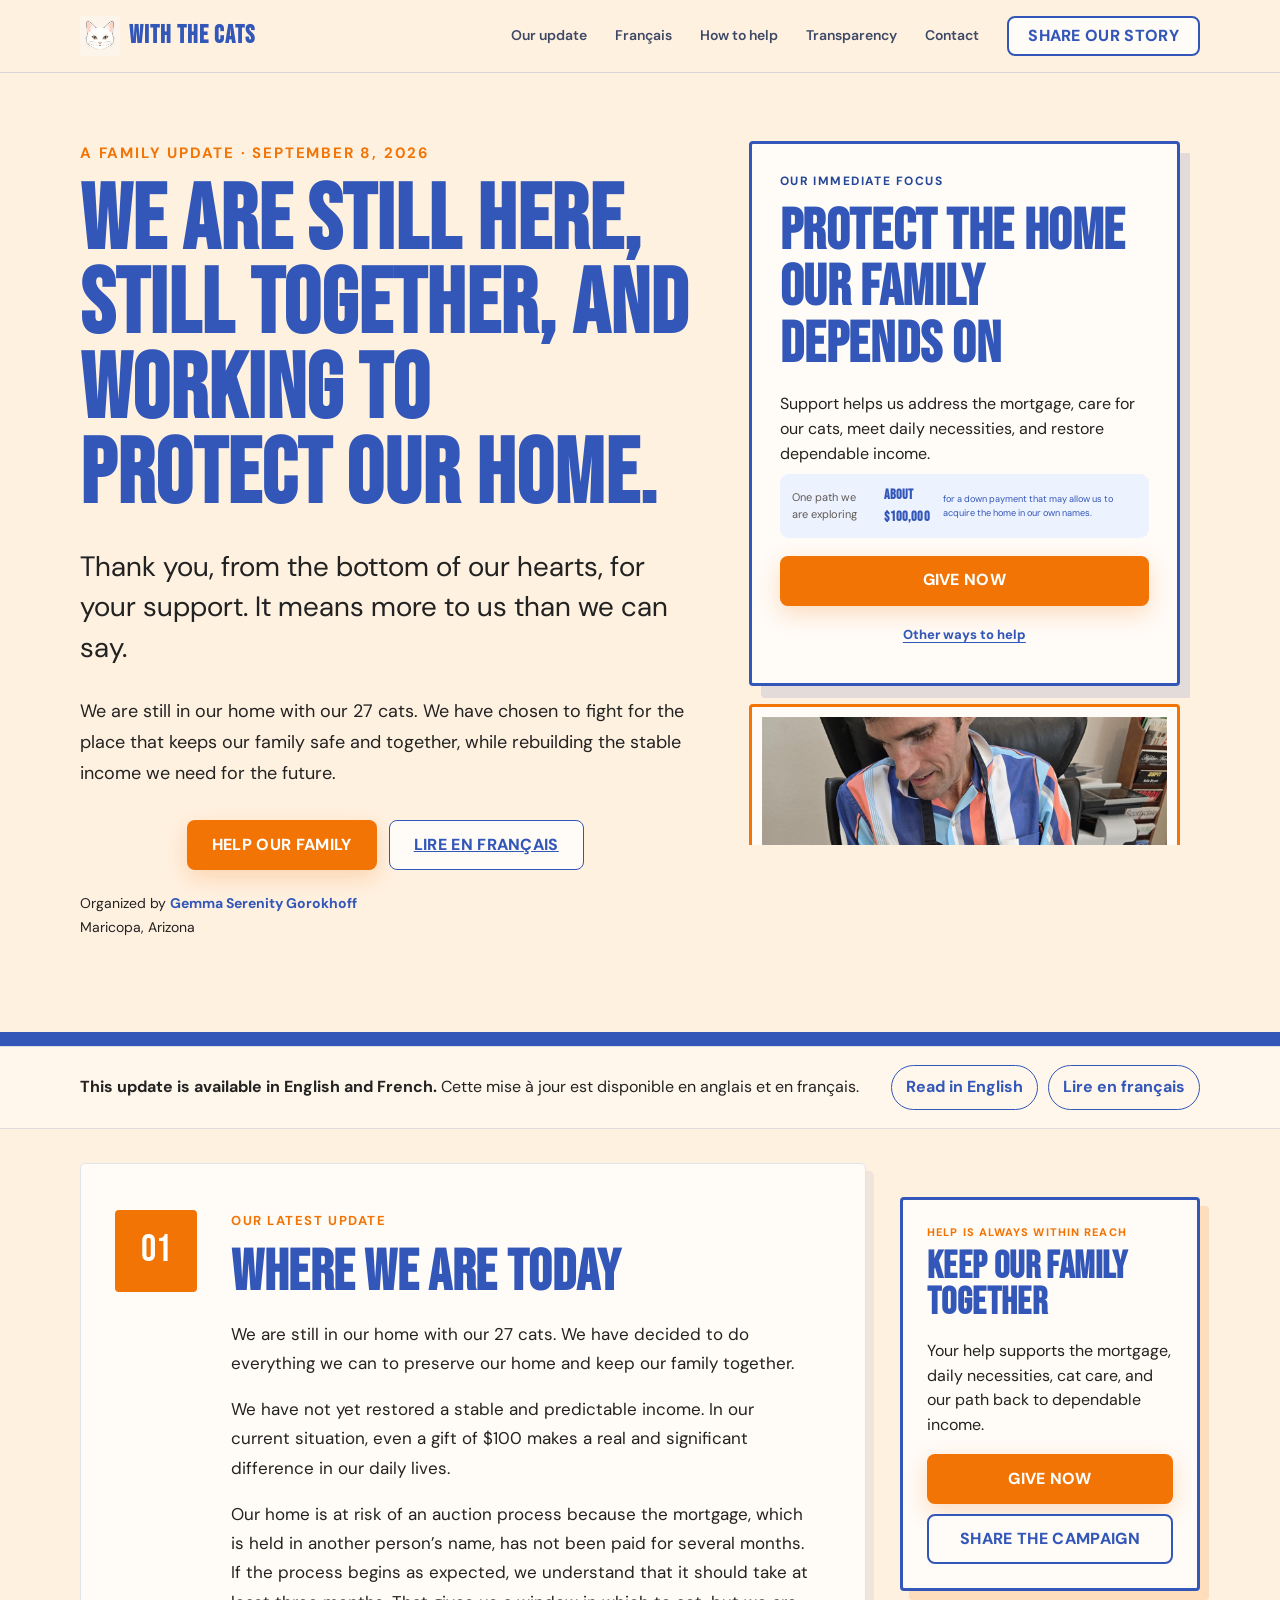
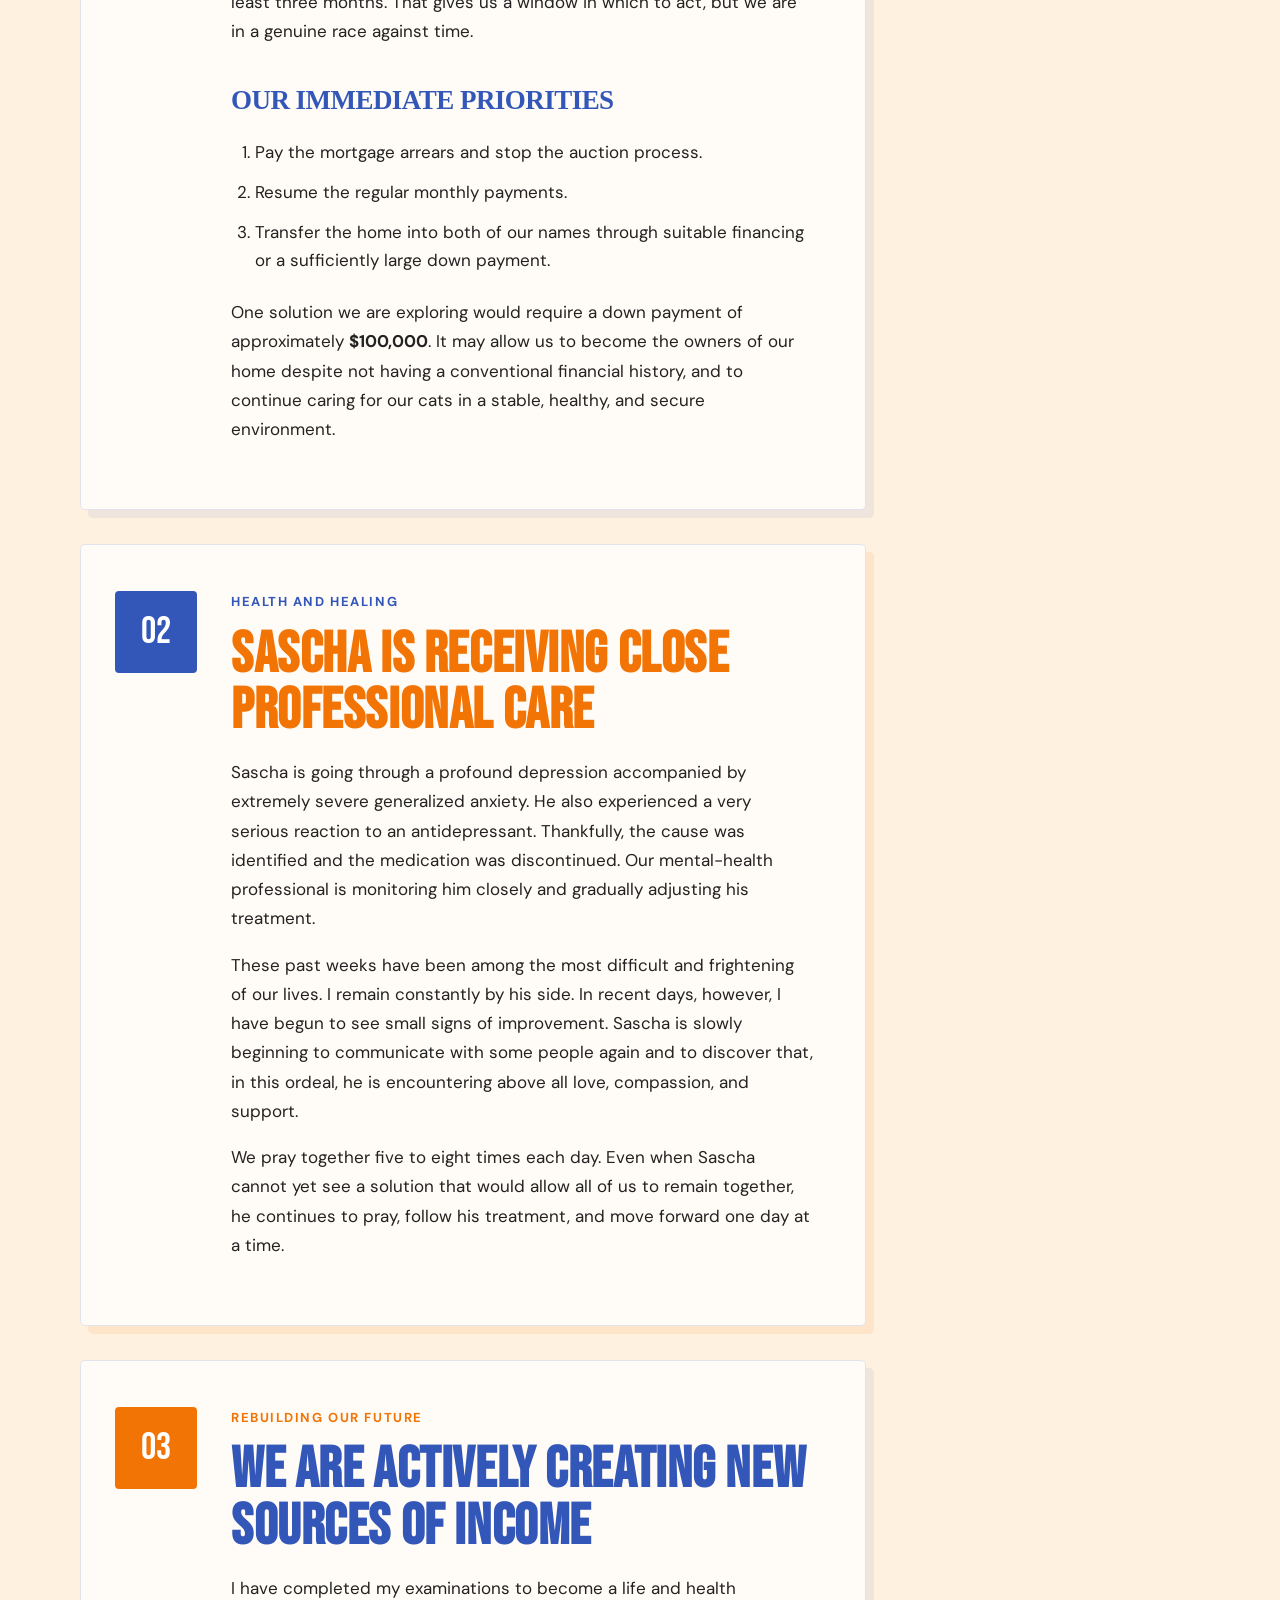
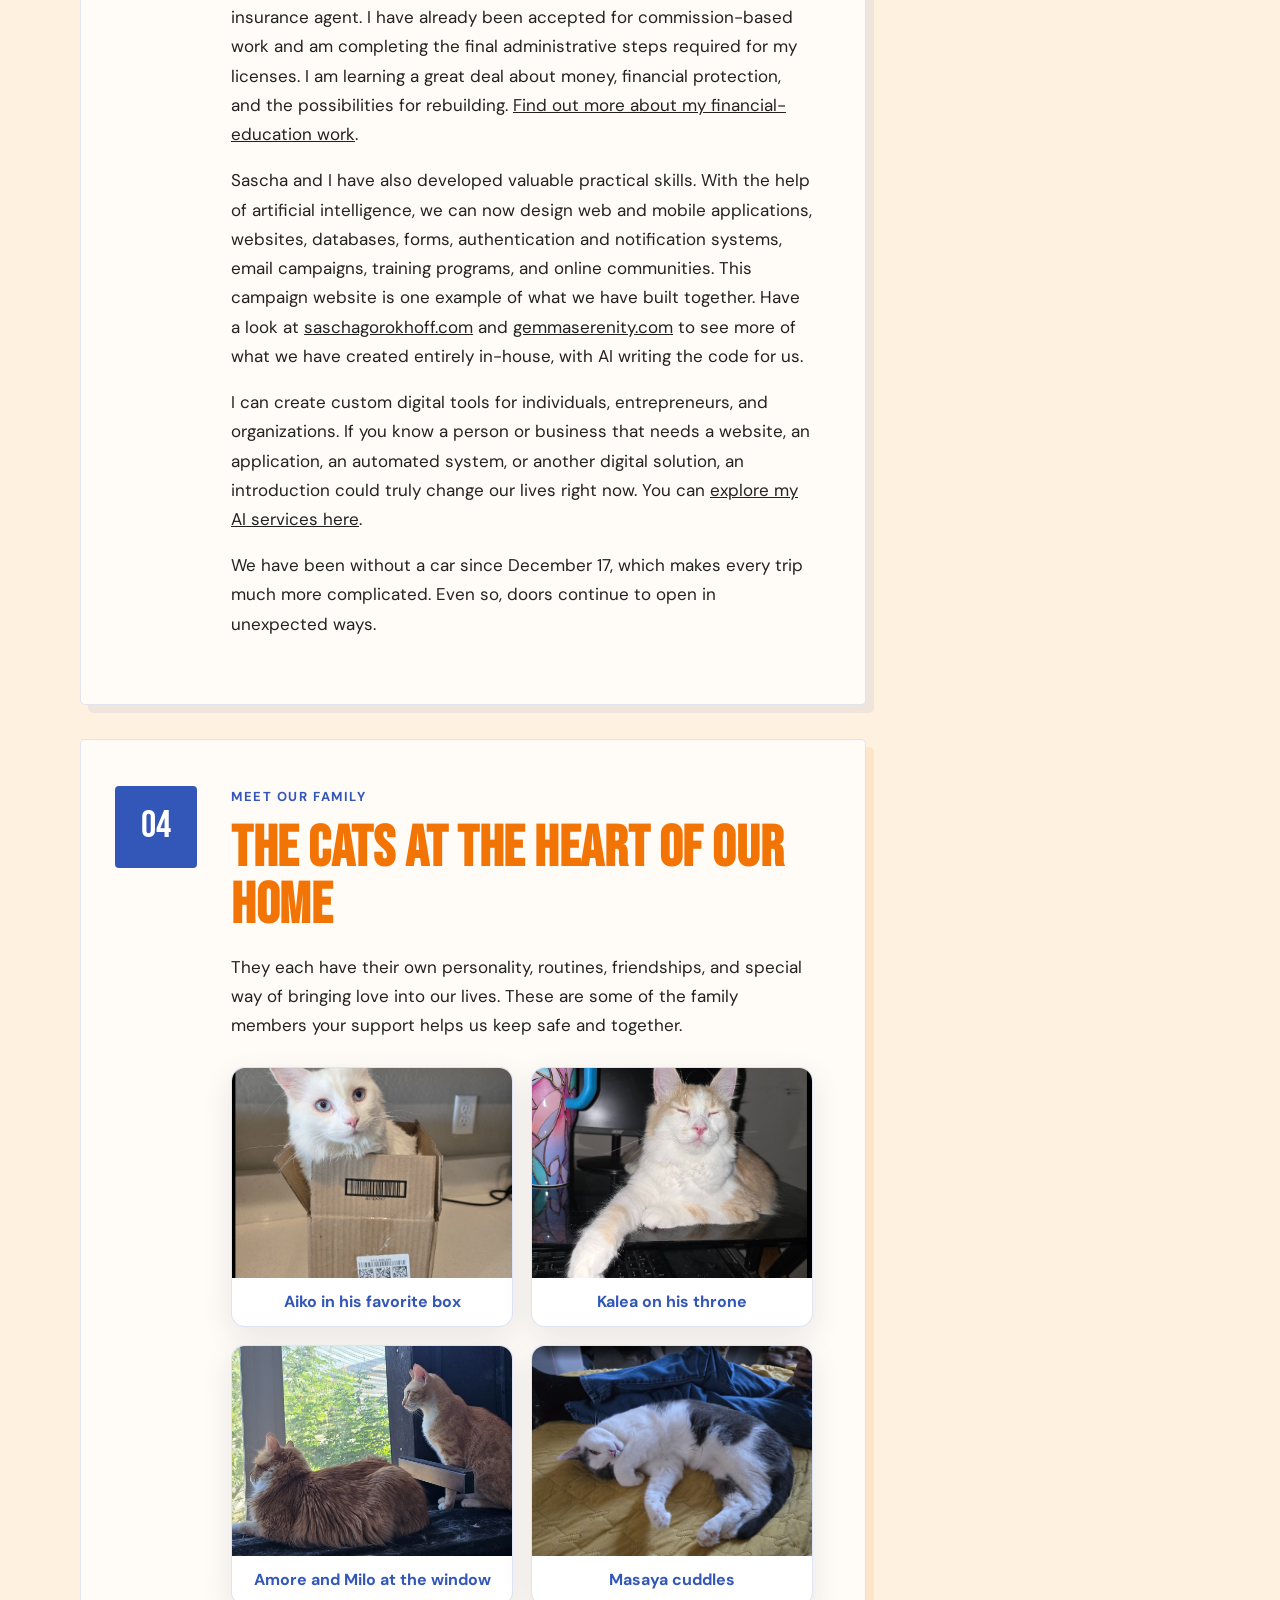
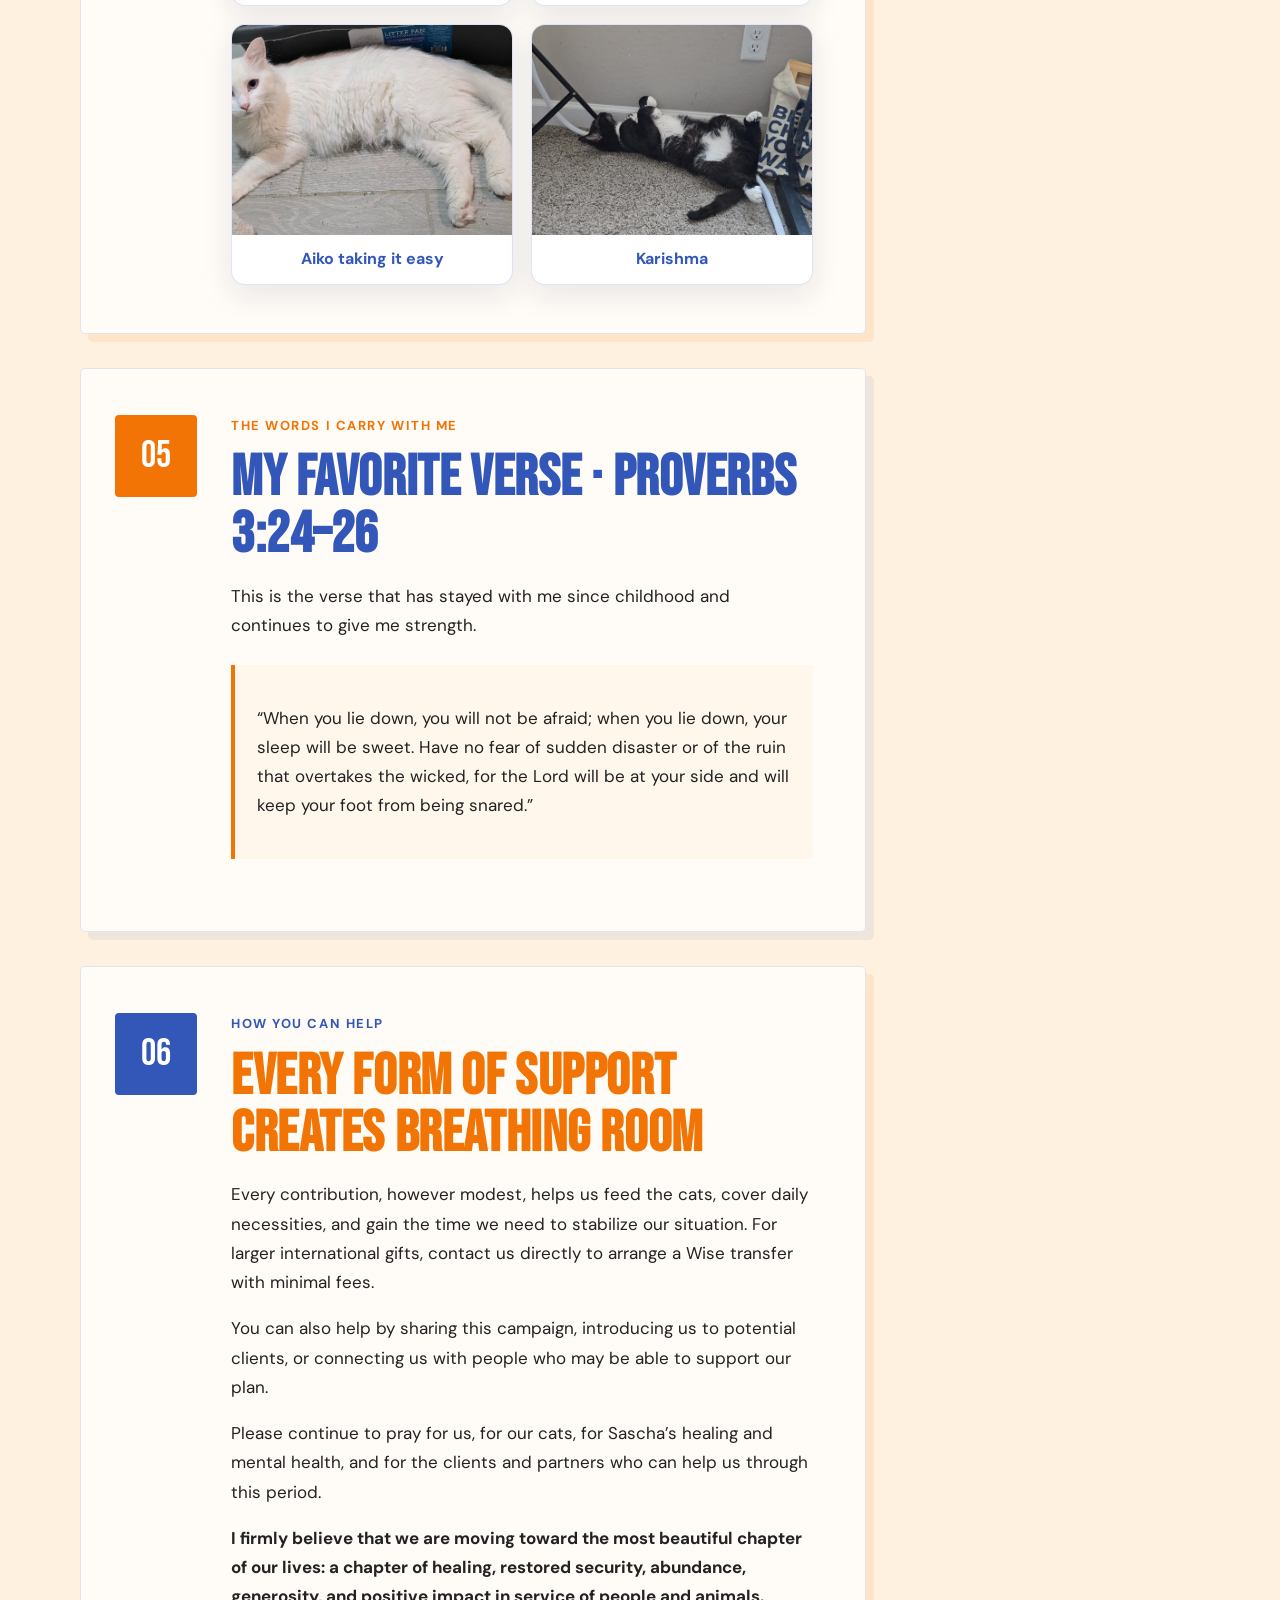
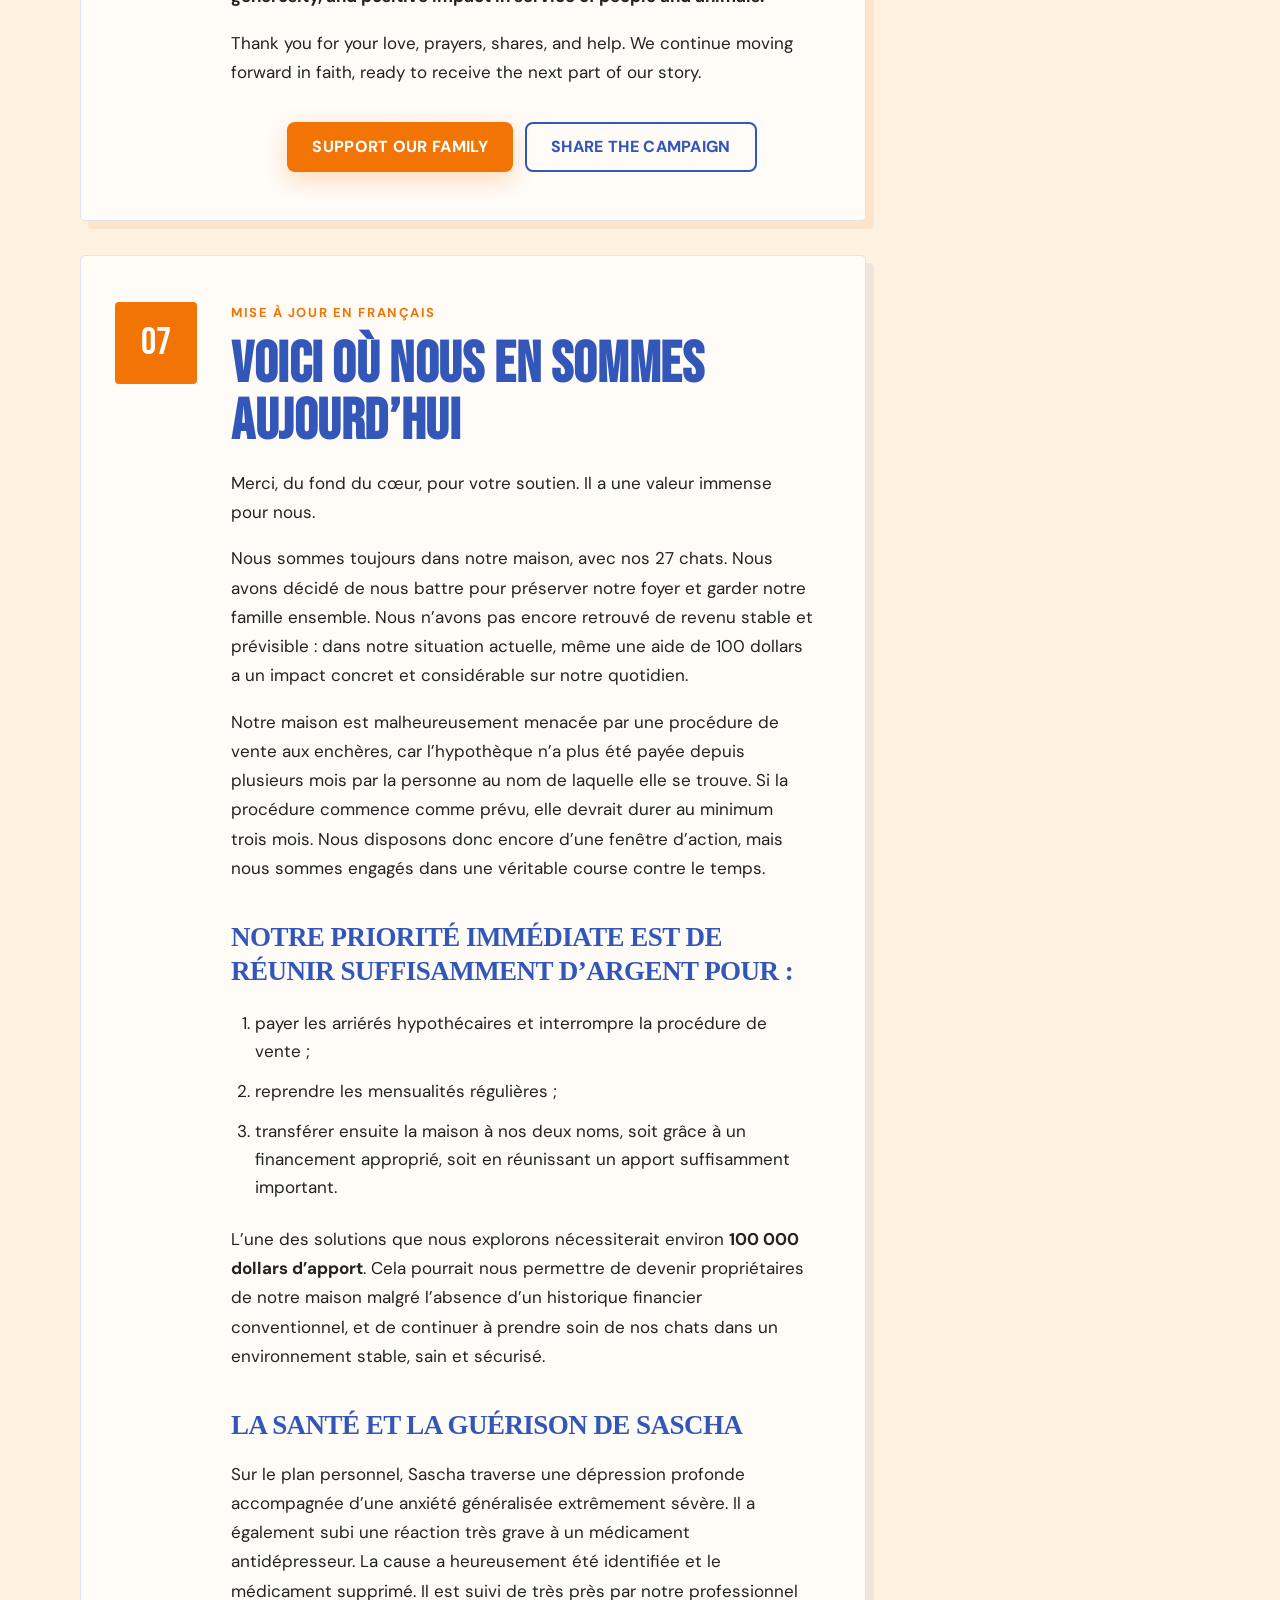
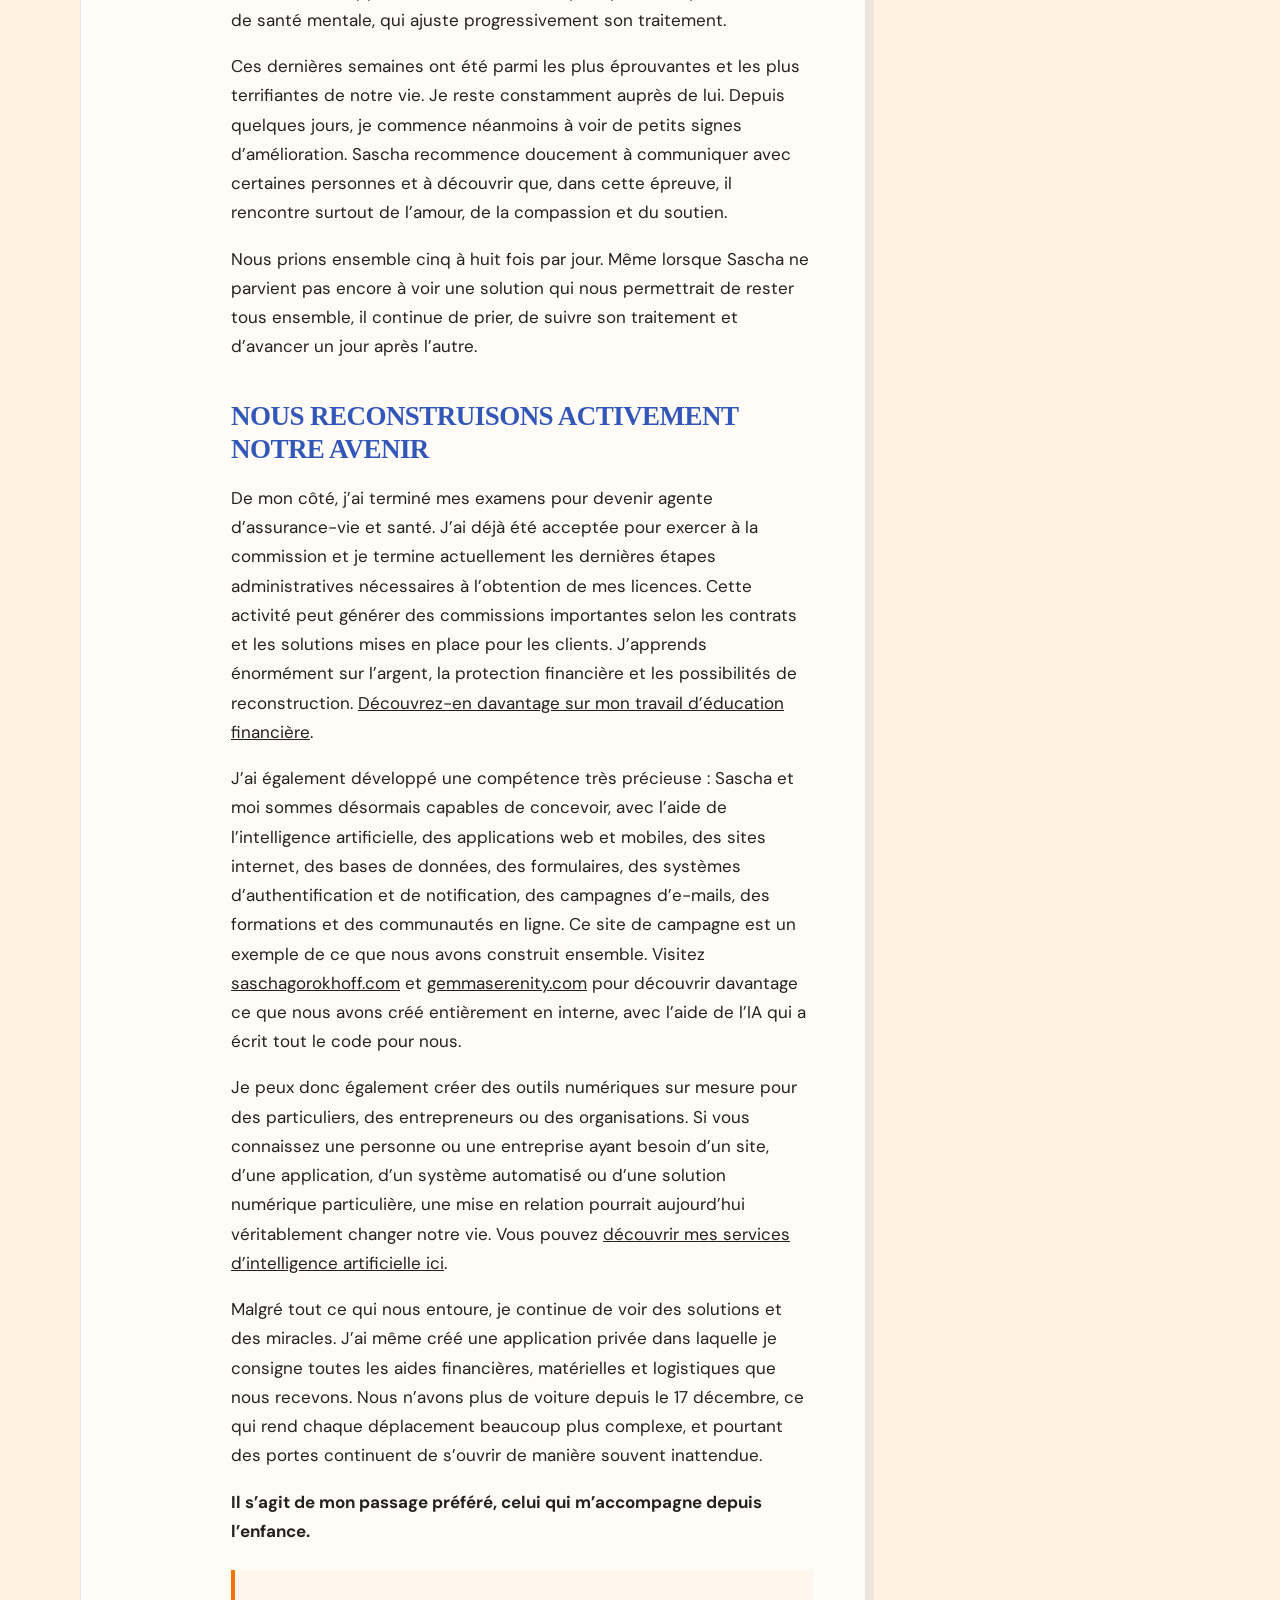
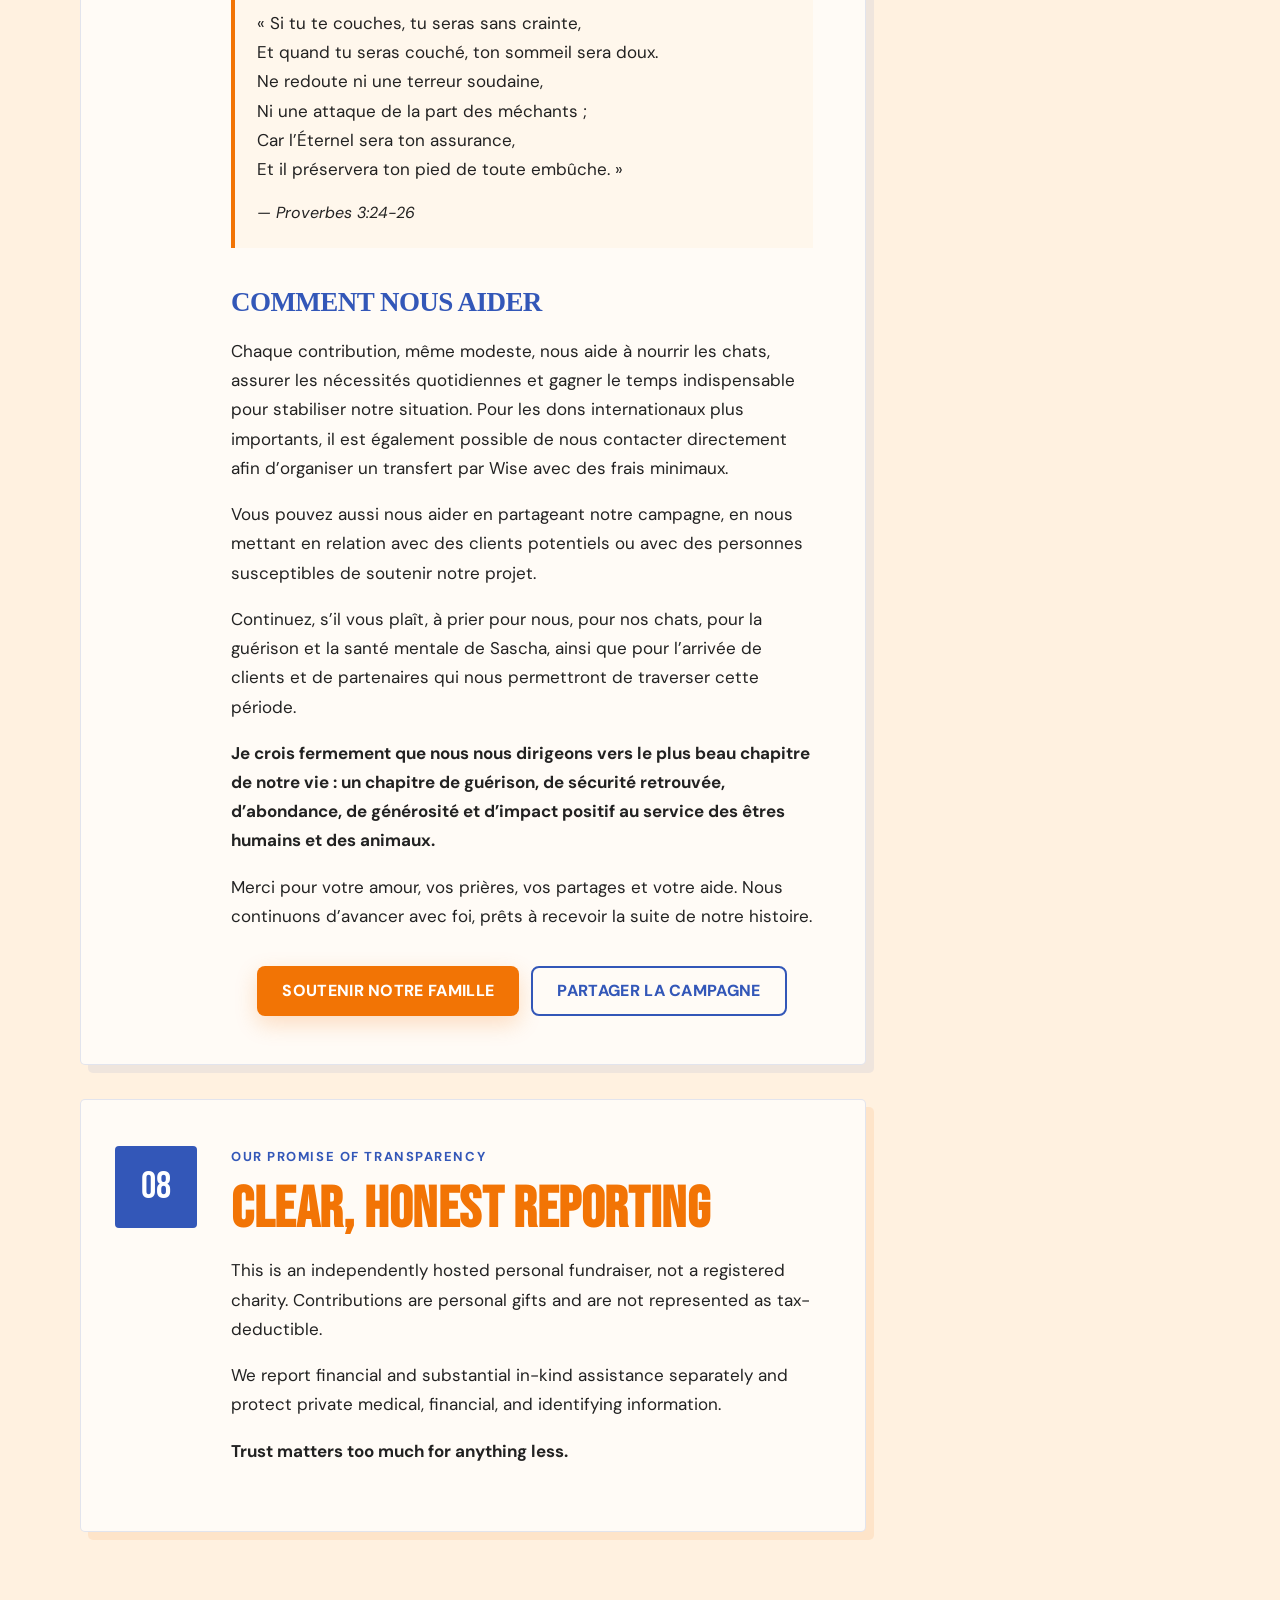
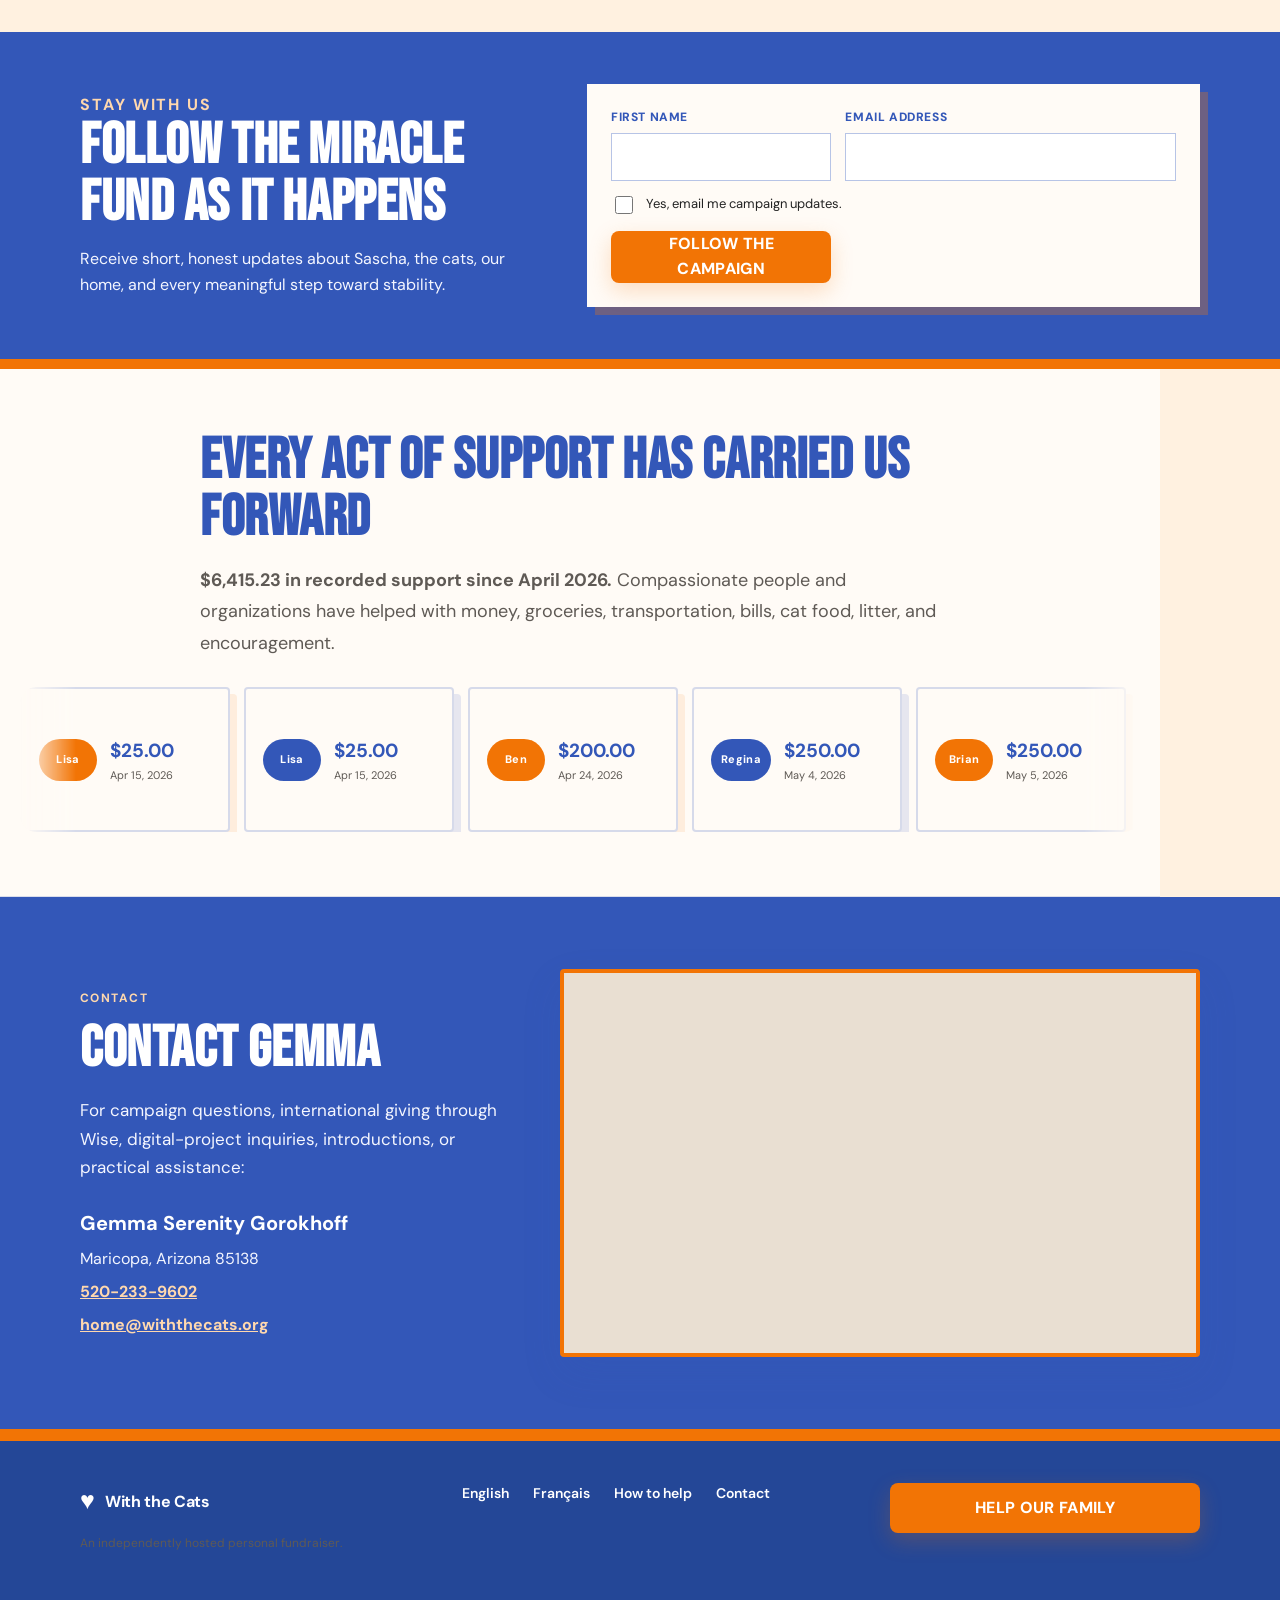
==== commit 22de0161: "Update campaign story with French translation and cat gallery" ====
--- a/index.html
+++ b/index.html
@@ -1,311 +1,37 @@
 <!doctype html>
 <html lang="en">
 <head>
-  <meta charset="utf-8">
-  <meta name="viewport" content="width=device-width, initial-scale=1">
-  <meta name="description" content="Help a disabled Arizona man, his wife, and their bonded cats raise the remaining $7,966.17 needed by September 4 and pursue permanent housing safety.">
-  <meta name="theme-color" content="#3357B8">
-  <meta property="og:title" content="We Made Our Position Unmistakably Clear: We Are Staying in Our Home.">
-  <meta property="og:description" content="$140 received; $7,966.17 in new usable mortgage funds is still needed by September 4, 2026. Help protect Sascha, Gemma, and their bonded feline family.">
-  <meta property="og:type" content="website">
-  <meta property="og:url" content="https://miraclefund.withthecats.org/">
-  <meta property="og:image" content="https://miraclefund.withthecats.org/assets/Amore-Sascha-social.jpg">
-  <meta property="og:image:width" content="1200">
-  <meta property="og:image:height" content="630">
-  <meta property="og:image:alt" content="Sascha sharing a loving moment with Amore, an orange cat">
-  <meta name="twitter:card" content="summary_large_image">
-  <meta name="twitter:title" content="We Made Our Position Unmistakably Clear: We Are Staying in Our Home.">
-  <meta name="twitter:description" content="$140 received; $7,966.17 in new usable mortgage funds is still needed by September 4, 2026. Help protect Sascha, Gemma, and their bonded feline family.">
-  <meta name="twitter:image" content="https://miraclefund.withthecats.org/assets/Amore-Sascha-social.jpg">
-  <link rel="canonical" href="https://miraclefund.withthecats.org/">
-  <link rel="icon" href="assets/withthecatsorg-icon.ico" sizes="any">
-  <link rel="icon" type="image/png" sizes="192x192" href="assets/withthecats-icon192.png">
-  <link rel="apple-touch-icon" href="assets/withthecats-icon192.png">
-  <title>Protect Sascha and Keep His Beloved Family Together | With the Cats</title>
-  <link rel="preconnect" href="https://fonts.googleapis.com">
-  <link rel="preconnect" href="https://fonts.gstatic.com" crossorigin>
-  <link href="https://fonts.googleapis.com/css2?family=Bebas+Neue&amp;family=DM+Sans:ital,wght@0,400;0,500;0,600;0,700;1,400;1,600&amp;display=swap" rel="stylesheet">
-  <link rel="stylesheet" href="styles.css?v=20260829-7">
-  <script src="campaign-data.js?v=20260901-2" defer></script>
-  <script src="script.js?v=20260901-2" defer></script>
+  <meta charset="utf-8"><meta name="viewport" content="width=device-width, initial-scale=1">
+  <meta name="description" content="Help Gemma, Sascha, and their 27 cats protect their home, restore stability, and keep their family together.">
+  <meta name="theme-color" content="#3357B8"><meta property="og:title" content="Help Us Protect Our Home and Keep Our Family Together"><meta property="og:description" content="We are still in our home with our 27 cats. Your support gives us time to address the mortgage, rebuild reliable income, and keep our family together."><meta property="og:type" content="website"><meta property="og:url" content="https://miraclefund.withthecats.org/"><meta property="og:image" content="https://miraclefund.withthecats.org/assets/Amore-Sascha-social.jpg"><meta name="twitter:card" content="summary_large_image"><meta name="twitter:title" content="Help Us Protect Our Home and Keep Our Family Together"><meta name="twitter:description" content="We are still in our home with our 27 cats. Please help us preserve it while we rebuild stability."><meta name="twitter:image" content="https://miraclefund.withthecats.org/assets/Amore-Sascha-social.jpg">
+  <link rel="canonical" href="https://miraclefund.withthecats.org/"><link rel="icon" href="assets/withthecatsorg-icon.ico" sizes="any"><link rel="apple-touch-icon" href="assets/withthecats-icon192.png">
+  <title>Help Us Protect Our Home | With the Cats</title>
+  <link rel="preconnect" href="https://fonts.googleapis.com"><link rel="preconnect" href="https://fonts.gstatic.com" crossorigin><link href="https://fonts.googleapis.com/css2?family=Bebas+Neue&amp;family=DM+Sans:ital,wght@0,400;0,500;0,600;0,700;1,400;1,600&amp;display=swap" rel="stylesheet">
+  <link rel="stylesheet" href="styles.css?v=20260908-1"><script src="campaign-data.js?v=20260908-1" defer></script><script src="script.js?v=20260908-1" defer></script>
 </head>
 <body>
-  <a class="skip-link" href="#story">Skip to story</a>
-  <header class="site-header">
-    <div class="shell nav-wrap">
-      <a class="brand" href="#top" aria-label="With the Cats campaign home"><img src="assets/withthecatsorg-logo.png" alt="" width="40" height="40"><span>With the Cats</span></a>
-      <nav aria-label="Primary navigation"><a href="#story">Our story</a><a href="#evidence">Evidence</a><a href="#updates">Updates</a><a href="#transparency">Transparency</a><a href="#contact">Contact</a></nav>
-      <button class="button button-small button-outline js-share" type="button">Share their story</button>
-    </div>
-  </header>
-  <div class="deadline-strip" role="status"><div class="shell"><strong>Exact urgent mortgage target: <span data-mortgage-goal>$8,106.17</span> by <span data-mortgage-deadline>September 4, 2026</span></strong><span><span data-countdown-label></span> until the stated August 31 move-out deadline.</span></div></div>
-
+  <a class="skip-link" href="#story">Skip to our update</a>
+  <header class="site-header"><div class="shell nav-wrap"><a class="brand" href="#top"><img src="assets/withthecatsorg-logo.png" alt="" width="40" height="40"><span>With the Cats</span></a><nav aria-label="Primary navigation"><a href="#story">Our update</a><a href="#francais" lang="fr">Français</a><a href="#ways">How to help</a><a href="#transparency">Transparency</a><a href="#contact">Contact</a></nav><button class="button button-small button-outline js-share" type="button">Share our story</button></div></header>
   <main id="top">
-    <section class="hero" aria-labelledby="campaign-title">
-      <div class="shell hero-grid">
-        <div class="hero-copy">
-          <p class="eyebrow">Emergency mortgage and housing campaign · August 31 deadline</p>
-          <h1 id="campaign-title">We Made Our Position Unmistakably Clear: We Are Staying in Our Home.</h1>
-          <div class="urgent-priority" role="note"><span>Exact urgent mortgage target · funds must be received by September 4</span><strong data-mortgage-goal>$8,106.17</strong><p>in new, usable mortgage funds. The August 18 written amount was $8,028.12. A new $78.05 late fee increased the exact current target. The notice warns that foreclosure and auction proceedings may begin at any time in September if the amount is not received.</p><div class="mortgage-sprint-summary"><div><span>New usable mortgage funds</span><strong data-mortgage-raised>$140.00</strong></div><div><span>Still needed</span><strong data-mortgage-remaining>$7,966.17</strong></div><div class="mortgage-sprint-progress progress" role="progressbar" aria-label="Urgent mortgage fundraising progress" data-mortgage-progress><span class="progress-fill" data-mortgage-progress-fill></span></div><small>Verified as of <span data-campaign-as-of>September 1, 2026</span>. Historical and in-kind support is reported separately.</small></div><div class="complete-goal"><span>Our complete campaign goal</span><strong>$500,000</strong><p>to purchase our home outright, eliminate the mortgage, keep our bonded feline family together, and provide one year of stability while we rebuild dependable income.</p></div></div>
-          <figure class="story-video" aria-labelledby="sascha-video-caption">
-            <video controls playsinline preload="metadata" poster="assets/sascha-video-poster.webp" controlslist="nodownload" disablepictureinpicture oncontextmenu="return false;">
-              <source src="https://media.withthecats.org/saschacrying-miraclefund-withthecats.mp4" type="video/mp4">
-              Your browser does not support embedded video. <a href="https://media.withthecats.org/saschacrying-miraclefund-withthecats.mp4">Watch Sascha&rsquo;s message</a>.
-            </video>
-            <figcaption id="sascha-video-caption"><strong>In Sascha&rsquo;s own words</strong><span>Overcome with emotion, Sascha speaks about his beloved cats and gives thanks for the miracle he is praying for.</span></figcaption>
-          </figure>
-          <div class="hero-video-cta">
-            <p>Thank you for contributing whatever is possible for you, and share this campaign to make it go viral. Feel free to share it with the news media.</p>
-            <div class="hero-video-actions">
-              <button class="button button-inverted js-share" type="button">Share it now</button>
-              <button class="button button-primary js-donate" type="button">Save Sascha and the cats</button>
-            </div>
-          </div>
-          <p>I am Gemma Serenity Gorokhoff.</p>
-          <p>For years, my adult son repeatedly promised that he would take care of us and that Sascha and I had nothing to worry about. He told us that we were family and that the home was our shared security.</p>
-          <p><strong>We trusted those promises.</strong></p>
-          <p>For ten years, my husband, Sascha, and I organized our work, finances, transportation, sacrifices, and future around the security he assured us we would have. We helped him remain stable enough to work, preserve his employment, serve clients, and build the IT business whose income supported our household.</p>
-          <p>We gave him our time, unpaid labor, practical support, emotional protection, security, and faith because he was family.</p>
-          <p>Then, at 2:34 a.m. on March 7, he left with the household’s only car. The employment and client income upon which our family had depended was no longer available to us. Financial assistance described in the letter he left behind did not materialize.</p>
-          <p>Now, after everything we gave and everything he promised, he is acting for his own financial interests and demanding that Sascha, our beloved cats, and I leave the home we fought to secure.</p>
-          <p>He is doing this with full knowledge that Sascha is profoundly disabled, lives with severe and relentless neurological pain, and depends upon stability to protect his already fragile health.</p>
-          <p>He also knows that our beloved cats are Sascha’s entire emotional world. Their warmth, purring, touch, familiarity, and constant presence are the only things that consistently help ease the distress caused by his disability.</p>
-          <p>Removing Sascha from his home and separating him from the animals he loves places his physical and psychological health in grave danger. The medical evidence included on this page explains that extreme stress, sleep disruption, displacement, and the sudden loss of his established support system can seriously worsen his neurological condition. For Sascha, this creates a genuine risk of catastrophic deterioration and death.</p>
-          <p>We are not asking for luxury.</p>
-          <p>We are asking for safety, permanence, and the chance to keep every member of our family - human and feline - together.</p>
-          <p><strong>Please help us reach permanent safety before it is too late.</strong></p>
-          <button class="button button-primary js-donate" type="button">Protect Sascha and keep our family together</button>
-          <p class="organizer-byline">Organized by <strong>Gemma Serenity Gorokhoff</strong><br>Maricopa, Arizona</p>
-        </div>
-        <div class="hero-visual" tabindex="0" aria-label="Donation options and a photograph of Sascha with Amore. Scroll this panel independently.">
-          <figure class="hero-media"><img src="assets/Amore%20and%20Sascha%20in%20Love.jpg" srcset="assets/Amore-Sascha-800.jpg 800w, assets/Amore-Sascha-1200.jpg 1200w, assets/Amore%20and%20Sascha%20in%20Love.jpg 4000w" alt="Sascha sharing a loving moment with Amore, an orange cat" width="4000" height="3000" sizes="(max-width: 900px) calc(100vw - 28px), 45vw"></figure>
-          <aside class="donation-card" aria-label="Donation summary">
-            <p class="deadline-chip" data-countdown-heading></p>
-            <p class="supporter-count"><span data-supporter-label></span> have helped since April · <span data-countdown-label></span></p>
-            <div class="mortgage-priority"><span>Exact urgent goal by September 4</span><strong data-mortgage-goal>$8,106.17</strong><small><span data-mortgage-raised>$140.00</span> in new usable mortgage funds · <span data-mortgage-remaining>$7,966.17</span> remaining</small></div>
-            <p class="sidebar-milestone"><span>Complete goal · home paid in full + one year of stability</span><strong>$500,000</strong></p>
-            <button class="button button-primary button-wide js-donate" type="button">Protect Sascha and keep our family together</button>
-            <div class="quick-gifts"><button class="js-gift" data-amount="250" type="button">$250</button><button class="js-gift" data-amount="500" type="button">$500</button><button class="js-gift" data-amount="1000" type="button">$1,000</button></div>
-            <button class="other-giving-button js-donate" type="button">Other amount, other ways to give</button>
-            <p class="direct-note">Your assistance goes directly to our family. Choose the payment option that works best for you.</p>
-          </aside>
-        </div>
-      </div>
-    </section>
-
-    <section class="campaign-follow" aria-labelledby="campaign-follow-title">
-      <div class="shell campaign-follow-grid">
-        <div>
-          <p class="section-label">Stay with us</p>
-          <h2 id="campaign-follow-title">Follow the Miracle Fund as it happens</h2>
-          <p>Receive short, honest updates about the urgent mortgage goal, Sascha and the cats, and every meaningful step toward safety. You can unsubscribe at any time.</p>
-        </div>
-        <form id="campaign-follow-form" class="campaign-follow-form">
-          <label>First name <input name="first_name" autocomplete="given-name" maxlength="80" required></label>
-          <label>Email address <input name="email" type="email" autocomplete="email" maxlength="254" required></label>
-          <label class="campaign-follow-consent"><input name="consent" type="checkbox" value="yes" required><span>Yes, email me Miracle Fund campaign updates.</span></label>
-          <label class="form-honeypot" aria-hidden="true">Website <input name="website" tabindex="-1" autocomplete="off"></label>
-          <button class="button button-primary" type="submit">Follow the campaign</button>
-          <p id="campaign-follow-status" class="campaign-follow-status" role="status" aria-live="polite"></p>
-        </form>
-      </div>
-    </section>
-
-    <section class="supporter-carousel shell" aria-labelledby="support-title-page">
-      <div class="supporter-intro">
-        <h2 id="support-title-page">Every act of support has carried us forward</h2>
-        <p class="historical-support-note"><strong><span data-raised>$6,415.23</span> in recorded support since April 2026</strong><span>This total combines money and valued in-kind assistance that helped us survive after my son left. Most earlier support was used for groceries, transportation, urgent bills, cat food, litter, household necessities, and other immediate needs. The $140 received from August 30 through September 1 is included above as new, usable mortgage funds. Recent unvalued in-kind help is acknowledged separately.</span></p>
-        <p>Friends, acquaintances, churches, food banks, pet-support organizations, and compassionate individuals have already helped us survive with groceries, transportation, household supplies, urgent bill payments, cat food, litter, and emotional support.</p>
-        <p>Supporters are identified by first name only for privacy. Cash gifts and the estimated value of verified in-kind assistance are recorded separately.</p>
-        <p>Every act of kindness has reminded us that we are not invisible - and that cruelty is not the only force operating in the world.</p>
-      </div>
-      <div class="supporter-window" tabindex="0" aria-label="Recorded support, animation pauses when focused"><div class="supporter-track" id="supporter-track"></div></div>
-    </section>
-
-    <nav class="storyline-map shell" aria-label="Campaign story at a glance">
-      <p class="storyline-kicker">Our story at a glance</p>
-      <h2>Five parts of the path toward home</h2>
-      <div class="storyline-grid">
-        <a href="#story"><span class="storyline-icon" aria-hidden="true">⌂</span><span><b>01</b><strong>The urgent deadline</strong><small>Why our family needs immediate safety.</small></span></a>
-        <a href="#medical-emergency-title"><span class="storyline-icon" aria-hidden="true">♥</span><span><b>02</b><strong>Why home matters</strong><small>Sascha, disability, and his bonded cats.</small></span></a>
-        <a href="#history-title"><span class="storyline-icon" aria-hidden="true">→</span><span><b>03</b><strong>How we got here</strong><small>Ten years of reliance and sacrifice.</small></span></a>
-        <a href="#funds-title"><span class="storyline-icon" aria-hidden="true">$</span><span><b>04</b><strong>Where support goes</strong><small>The first milestone and permanent plan.</small></span></a>
-        <a href="#ways-title"><span class="storyline-icon" aria-hidden="true">↗</span><span><b>05</b><strong>How you can help</strong><small>Give, amplify, contribute, connect, or stay beside us.</small></span></a>
-      </div>
-    </nav>
-
-    <div class="story-shell shell">
-      <article class="story" id="story">
-        <section aria-labelledby="emergency-title"><p class="section-label">The emergency our family faces</p><h2 id="emergency-title">My own son has told us to leave our home by August 31.</h2>
-          <p>On July 28, 2026, we received a written notice requiring us either to vacate by August 31, 2026, or to produce by August 7, 2026, a fully funded purchase offer covering the entire mortgage and all closing costs.</p><p>Separately, the mortgage was scheduled to enter the pre-foreclosure period on August 1, 2026, because my son had not made the mortgage payment he had promised to make to secure our house. After leaving, he had referred to the property in writing as &ldquo;Gemma and Sascha’s home.&rdquo;</p><p>We immediately began pursuing ways to address the arrears. The August 18 written amount was <strong>$8,028.12</strong>. A new <strong>$78.05 late fee</strong> has since increased the exact amount required to bring the loan current to <strong data-mortgage-goal>$8,106.17</strong>, due by September 4. The notice warns that foreclosure and auction proceedings may begin at any time in September if the amount is not received.</p><p>On August 3, 2026, my adult son declined our proposed solution and stated that the only outcome he expected was to sell the house.</p><p>He also stated that no mediation or other recourse would be considered. The sole exception he offered was a fully funded purchase offer backed by a financial institution by August 7, 2026. That deadline has now passed.</p><p>His written demand also states that Sascha, our cats, and I must be completely out by August 31, 2026, at 11:59 p.m. Arizona time and that no extension will be granted.</p><p>On August 11, we recorded a notarized memorandum referring to our housing agreement and the equitable interest we assert in the property. We are seeking qualified legal guidance concerning its precise effect and our occupancy rights.</p><p>That is why we must ask for help now.</p><p>Our first urgent mortgage goal is <strong><span data-mortgage-goal>$8,106.17</span> in new, usable funds by September 4</strong>. As of <span data-campaign-as-of>September 1, 2026</span>, <strong data-mortgage-raised>$140.00</strong> in new usable mortgage funds has been received and <strong data-mortgage-remaining>$7,966.17</strong> remains. That need sits within our broader <strong>$25,000 stabilization milestone</strong> for professional guidance, transportation, urgent family expenses, animal care, and continued housing stability.</p><p>Our complete campaign goal remains <strong>$500,000</strong>: enough to pursue permanent control of a safe home and provide twelve months of stability while the businesses we are rebuilding grow into dependable income.</p><button class="button button-primary js-donate" type="button">Help us address the mortgage emergency</button>
-        </section>
-
-        <section aria-labelledby="promise-title"><p class="section-label">He promised we would be safe</p><h2 id="promise-title">Those promises shaped every major decision we made.</h2>
-          <p>My son repeatedly assured us that he would take care of us and that we had nothing to fear.</p><p>Those were not casual words. Sascha and I relied upon them when making profound decisions about our work, savings, housing, transportation, and future.</p><p>We continued giving our labor, emotional support, practical assistance, business help, and financial security because we believed we were building a family structure in which no one would be discarded after serving another person’s needs.</p><p>Now, with cold finality, those promises have been abandoned at the precise moment when honoring them would require loyalty, gratitude, and compassion.</p><p>The person we helped become stable and economically secure is pursuing his own financial interests even though the consequences fall upon a profoundly disabled man whose health is exceptionally vulnerable to extreme stress, displacement, sleep deprivation, and the loss of his familiar support system.</p><p>This is more than a financial dispute.</p><p>It is a profound betrayal of trust.</p><p>It is the removal of security from the people whose unpaid labor and sacrifices helped sustain the home, the household, and the income upon which we all depended.</p><p>And it is being done with full knowledge of the danger to Sascha.</p><button class="button button-primary js-donate" type="button">Stand with Sascha</button>
-        </section>
-
-        <section class="medical-role" aria-labelledby="medical-emergency-title"><p class="section-label">Why this is a medical and family emergency</p><h2 id="medical-emergency-title">The danger is not theoretical - and the cats are not possessions.</h2>
-          <p>Sascha was born with myelomeningocele, unshunted hydrocephalus, Arnold–Chiari II malformation, and severe neuropathic pain.</p><p>His body already works every day under an extraordinary neurological burden. His pain may feel burning, electrical, crushing, or pressure-related. It disrupts sleep, limits movement, drains concentration, and can make ordinary activity almost impossible.</p><p>Extreme stress does not remain confined to his emotions. It affects his sleep, pain levels, concentration, muscle tension, blood pressure, and ability to function. Housing instability and the terror of losing his beloved animals are placing additional strain on a system that already has very little reserve.</p><p>The medical background linked on this page explains how severe stress, sleep disruption, displacement, and the sudden loss of an established support system can seriously worsen Sascha’s neurological condition. For him, this creates a genuine risk of catastrophic deterioration and death.</p><p>I know my husband. I see what this fear is doing to him.</p><p>I see his pain intensify.</p><p>I see him lose sleep.</p><p>I see the exhaustion, panic, and despair that come from imagining himself homeless and separated from the cats who are his entire emotional world.</p><p>The person demanding that we leave knows Sascha is disabled. He knows how severe the pain is. He knows what these cats mean to him. And he is proceeding anyway.</p>
-          <h3>The cats are Sascha’s everything.</h3><p>Our beloved cats are not decorations around Sascha’s life. They are woven into nearly every hour of it.</p><p>When pain confines him to bed, they remain beside him.</p><p>When he cannot sleep, their familiar warmth and purring help calm him.</p><p>When his world becomes reduced to pain, they give him something loving outside his own body to focus upon.</p><p>They provide routine when pain destroys the shape of the day. They give him purpose when disability makes him feel powerless. They approach him without judgment, impatience, or seeing him as a medical problem.</p><p>They simply love him.</p><p>Different cats have formed different bonds with him. They recognize his movements, sensitive areas, breathing, pain behaviors, boundaries, and the quiet moments when he needs companionship.</p><p>The cats cannot cure Sascha’s disabilities, and they do not replace medical care. But in Sascha’s lived experience, their collective presence is the only nonmedical form of comfort that has consistently helped ease the distress surrounding his pain.</p><p>They are his children.</p><p>They are his companions.</p><p>They are the beings who remain beside him when his body becomes unbearable.</p><p>To force him from his home is already cruel. To force him to choose which members of his family he must lose would be devastating beyond words and could cause profound psychological and physical harm to an already medically vulnerable man.</p><p>They know us as home. We will not willingly betray their trust.</p>
-          <a class="document-card" href="science-back-feline-purring-neuropathic-pain-benefits.pdf" target="_blank" rel="noopener noreferrer"><span class="document-icon" aria-hidden="true">PDF</span><span><strong>Read the supporting medical background</strong><small>Feline companionship, purring, stress, and neuropathic pain · 12 pages · opens PDF in a new tab</small></span></a>
-          <button class="button button-primary js-donate" type="button">Protect Sascha and keep his family together</button>
-        </section>
-
-        <section aria-labelledby="history-title"><p class="section-label">How our family arrived here</p><h2 id="history-title">Ten years of sacrifice - and the damage left behind</h2>
-          <p>I came to the United States hoping to rebuild my life after years marked by domestic violence and upheaval.</p><p>Sascha - an American citizen who knew that his disability meant he would never have biological children - welcomed my children as his own. He reorganized his life around protecting our family and helping us build a future.</p><p>From the time my son was 18 until he was 28, Sascha and I repeatedly placed his stability ahead of our own.</p><p>We helped him through recurring periods of crisis and destabilization.</p><p>We helped him preserve employment, serve IT clients, organize his work, rebuild routines, and regain his footing whenever his life became unmanageable.</p><p>We also helped scaffold and operate the IT business behind the scenes.</p><p>Much of the invisible structure that enabled my son to work and earn came from our unpaid labor inside the home and behind the business.</p><p>We did it because he was my son.</p><p>We believed family meant helping someone stand until he could stand independently.</p><p>Throughout those years, my son continued to assure us that he would take care of us and that we had nothing to worry about. Those assurances reinforced our decision to keep placing his stability ahead of our own and to keep investing our labor and future in the household.</p><p>But the emotional cost was profound.</p><p>Over time, our household became shaped by conflict, volatility, intimidation, and uncertainty.</p><p>We learned to measure our words.</p><p>We learned to anticipate reactions.</p><p>We learned to absorb one crisis after another because we feared what might happen if everything escalated.</p><p>We experienced this pattern as emotionally abusive.</p><p>Abuse is not limited to a single dramatic event. It can also be the slow destruction of safety - the feeling that your home is no longer peaceful, that another person’s reaction controls the atmosphere, and that your own needs must continually disappear to prevent the next crisis.</p><p>The damage accumulated over years.</p><p>For Sascha, who already lives with severe congenital neurological conditions and relentless pain, prolonged fear and instability placed an additional burden on his body.</p><p>Stress intensified his suffering.</p><p>Sleep became more fragile.</p><p>Rest became harder.</p><p>The home that should have protected him increasingly became a place where he could not fully relax.</p><p>For me, it meant years of remaining vigilant - trying to protect my husband, support my son, preserve the household, keep the business operating, and stop everything from collapsing.</p><p>Our own businesses, income, savings, health, emotional well-being, and long-term security repeatedly had to come second.</p><p>When we purchased our home in Maricopa in 2023, my son’s employment qualified the household for the mortgage.</p><p>Our unpaid labor at home and inside the business helped make that income possible.</p><p>We believed we were building a shared foundation where the people who had worked, sacrificed, and supported one another would remain safe.</p><p>Then, at 2:34 a.m. on March 7, 2026, my son quietly left with only essential belongings - but also with the household’s car and the active sources of revenue: his employment income and the IT clients whose work we had helped support.</p><p>The financial assistance described in the letter he left behind did not materialize.</p><p>Sascha, our cats, and I were suddenly left without transportation and without the income structure around which our household had been built.</p><p>The departure did not merely create a financial shortfall.</p><p>It destabilized nearly every part of our lives at once.</p><p>It left a disabled man facing extreme uncertainty.</p><p>It left me trying to rebuild income while protecting him and caring for our entire feline family.</p><p>It left animals who depend completely upon us vulnerable to decisions they cannot possibly understand.</p><p>For five months, we survived because compassionate people brought money, groceries, transportation, household supplies, urgent bill payments, cat food, and litter.</p><p>Food banks, churches, pet-support organizations, utility-assistance programs, friends, and acquaintances helped keep our family alive while we rebuilt our work virtually, learned new technologies, and laid the foundations for new digital businesses.</p><p>Their compassion kept us going.</p><p>Then the crisis became even more severe.</p><p>On July 28, 2026, we received a written notice requiring us either to vacate by August 31, 2026, or to produce by August 7, 2026, a fully funded purchase offer covering the entire mortgage and all closing costs.</p><p>Separately, the mortgage was scheduled to enter the pre-foreclosure period on August 1, 2026, because my son had not made the mortgage payment he had promised to make to secure our house. After leaving, he had referred to the property in writing as &ldquo;Gemma and Sascha’s home.&rdquo;</p><p>We immediately activated our network to prevent the mortgage situation from progressing further.</p><p>Sascha and I explored access to approximately <strong>$9,000</strong> and proposed using available support to address the stated arrears while we pursued a properly financed transfer into our own names.</p><p>On August 3, 2026, my son declined the proposed solution.</p><p>He stated that the only outcome he expected was to sell the house. He also stated that no mediation or other recourse would be considered. The sole exception he offered was a fully funded purchase offer backed by a financial institution by August 7, 2026.</p><p>These were his own written words to the parents who had sacrificed ten years of their lives to preserve his interests in every possible way.</p><p>This is the injustice at the center of our campaign:</p><p>My son promised that he would take care of us.</p><p>He assured us that we had nothing to fear.</p><p>For ten years, we helped him remain stable, employed, housed, supported, and able to earn. We gave him unpaid labor, practical support, emotional protection, business assistance, and sacrifices that came directly from our own future security.</p><p>Now that protecting us conflicts with his own financial interests, those promises appear to mean nothing.</p><p>He is demanding that we leave despite knowing that Sascha is profoundly disabled, that extreme stress worsens his suffering, and that losing his home and bonded feline family places his health and life in grave danger.</p><p>He is not merely asking us to change addresses.</p><p>He is threatening the only environment in which Sascha feels physically and emotionally safe.</p><p>He is threatening to separate a profoundly disabled man from the beloved animals who are his comfort, purpose, family, and - in the darkest hours of pain - his reason to keep going.</p><p>The consequences are already visible. Sascha’s pain, sleep, concentration, and ability to function have suffered under prolonged fear. The energy he needs to rebuild our livelihood is being consumed by the terror of losing his home and the animals he loves as children.</p><p>I am trying to hold together a family whose world has been destabilized by someone we repeatedly protected.</p><p>Our beloved cats cannot understand a mortgage, a family rupture, or why their home might suddenly disappear. They only know that we are their people. They expect us to protect them.</p><p>We cannot look into their faces and decide that some are worth saving while others must be abandoned.</p><p>We will not willingly betray their trust.</p><p>We need a permanent home that no one can suddenly take from beneath us again.</p><button class="button button-primary js-donate" type="button">Stand with Sascha and his beloved cats</button>
-        </section>
-
-        <section aria-labelledby="rental-title"><h2 id="rental-title">Why an ordinary rental is not a real solution</h2>
-          <p>Most conventional rentals impose strict limits on animals.</p><p>A large, closely bonded indoor feline family cannot simply be placed in an ordinary apartment.</p><p>Separating the cats would fracture relationships built over years. It would remove the continuous circle of companionship that supports Sascha through unpredictable pain, sleepless nights, and periods when he is confined to bed.</p><p>Temporary accommodation could force us to surrender some of the animals, divide them among unfamiliar homes, or move repeatedly from one precarious arrangement to another.</p><p>That would be devastating for Sascha.</p><p>It would also be deeply traumatic for animals who know one another, know our voices, recognize our routines, and trust that we will remain together.</p><p>Securing a home we can control is not a luxury.</p><p>It is the only durable way to protect the whole family and prevent this crisis from repeating.</p><p>A cash purchase offers what another fragile arrangement cannot:</p><ul><li>Speed and certainty before the deadline.</li><li>No mortgage-qualification delay while our businesses are still growing.</li><li>A stable and accessible home for Sascha.</li><li>A lawful and permanent home for our entire bonded feline family.</li><li>Protection from repeated displacement.</li><li>The freedom to rebuild our income without living under another person’s control.</li></ul>
-          <p>Your support will help cover the purchase, a safe move, immediate living and animal-care expenses, and one year in which to turn the work we have already begun into dependable revenue.</p><p>Once our family is secure, we dream of exploring a properly organized nonprofit cat sanctuary - a lasting refuge where vulnerable animals can be safe, loved, and cared for.</p><p>That is a future aspiration, not a promise or an existing charity.</p><p>This campaign remains a personal fundraiser, and contributions are not represented as tax-deductible.</p><p>Any amount moves us closer to safety.</p><p>When giving is not possible, sharing this page with someone who understands that animals can be family - and can provide profound support to a person living with disability - is an equally meaningful act.</p><p>Please do not assume somebody else will help.</p><p>You are the person reading this now.</p><p>Your decision to give, share, introduce us to someone, or simply refuse to look away could help change the direction of this emergency.</p><p>With gratitude,</p><p><strong>Gemma Serenity Gorokhoff</strong><br>For Sascha and every member of our family - human and feline</p><button class="button button-primary js-donate" type="button">Protect Sascha and keep our family together</button>
-        </section>
-
-        <section class="evidence" id="evidence" aria-labelledby="evidence-title"><p class="section-label">My son’s written demand</p><h2 id="evidence-title">My own son is demanding that we leave by August 31.</h2>
-          <p>The notice we received on July 28, 2026, required us either to vacate by August 31, 2026, or to produce by August 7, 2026, a fully funded purchase offer covering the entire mortgage and all closing costs.</p><p>Separately, the mortgage was scheduled to enter the pre-foreclosure period on August 1, 2026, because my son had not made the mortgage payment he had promised to make to secure our house. After leaving, he had referred to the property in writing as &ldquo;Gemma and Sascha’s home.&rdquo;</p><p>We explored access to approximately $9,000 and proposed a solution to address the arrears.</p><p>On August 3, 2026, my son declined that solution and stated that the only outcome he expected was to sell the house. He stated that no mediation or other recourse would be considered. The sole exception he offered was a fully funded purchase offer backed by a financial institution by August 7, 2026. That deadline has passed.</p><p>The same written demand set an exact move-out time and refused any extension.</p><p>Identifying information is withheld for privacy.</p>
-          <div class="evidence-paper"><div class="evidence-meta"><span>Private correspondence</span><time datetime="2026-08-03">August 3, 2026</time></div><blockquote><p>“Fully vacated on or before August 31, 2026, at 11:59 PM MST.”</p><p>“No extensions have been or will be granted.”</p></blockquote><p>My son states that he is proceeding with listing and selling the property. He offered no mediation or other recourse, except a fully funded purchase offer backed by a financial institution by August 7, 2026.</p></div>
-          <p class="evidence-note">This is a redacted public summary of the most recent written notice.</p><p class="evidence-note">It is provided to document the seriousness of the deadline. It is not a concession regarding my son’s legal authority, the full factual history, or any rights or remedies that may be available to us.</p>
-        </section>
-
-        <section class="supporting-background" aria-labelledby="background-title"><p class="section-label">The supporting medical background</p><h2 id="background-title">Why stability and feline companionship matter to Sascha</h2>
-          <p>Sascha’s neurological conditions can cause relentless burning, electrical, crushing, and pressure-related pain, interrupted sleep, limited mobility, and profound fatigue.</p><p>The supporting document linked here explains the relationship among chronic neurological pain, stress, disrupted sleep, environmental instability, and the familiar sensory support Sascha experiences from his cats.</p><p>The campaign does not claim that cats cure his medical conditions or replace professional care. It states the facts of Sascha’s lived experience: their purring, warmth, touch, familiar weight, quiet presence, and daily routines are the only nonmedical support that consistently helps ease the distress surrounding his pain.</p>
-          <a class="document-card document-card-light" href="science-back-feline-purring-neuropathic-pain-benefits.pdf" target="_blank" rel="noopener noreferrer"><span class="document-icon" aria-hidden="true">PDF</span><span><strong>Read the supporting medical background</strong><small>Feline companionship, purring, stress, and neuropathic pain · 12 pages · opens PDF in a new tab</small></span></a>
-        </section>
-
-        <section class="funds" aria-labelledby="funds-title"><p class="section-label">The $500,000 plan</p><h2 id="funds-title">A permanent solution - not another impossible choice</h2>
-          <p>The campaign now has three clear levels: an immediate mortgage priority, a broader stabilization milestone, and a permanent long-term solution.</p>
-          <div class="budget-list" role="list"><div class="budget-row" role="listitem"><span><strong>Permanent Arizona home</strong><small>Target cash-purchase budget for a suitable, modest property where Sascha and our entire bonded feline family can remain together.</small></span><b>$365,000</b></div><div class="budget-row" role="listitem"><span><strong>Closing and moving</strong><small>Title, inspection, transaction, transportation, and relocation expenses.</small></span><b>$15,000</b></div><div class="budget-row" role="listitem"><span><strong>Accessible, cat-safe preparation</strong><small>Essential adaptations required to make the home safe and workable for Sascha and the animals.</small></span><b>$15,000</b></div><div class="budget-row" role="listitem"><span><strong>Emergency animal-care reserve</strong><small>Veterinary care, medication, secure carriers, food, litter, and safe transportation.</small></span><b>$5,000</b></div><div class="budget-row" role="listitem"><span><strong>Twelve-month stabilization runway</strong><small>Housing expenses, utilities, basic necessities, disability-related needs, animal care, transportation, and essential business infrastructure while we rebuild dependable income.</small></span><b>$100,000</b></div><div class="budget-total"><span>Total campaign goal</span><strong>$500,000</strong></div></div>
-          <div class="milestone-callout"><span>Exact urgent mortgage goal by September 4</span><strong data-mortgage-goal>$8,106.17</strong><p>New, usable funds for the mortgage emergency. The August 18 written amount was $8,028.12; a new $78.05 late fee has increased the exact current target.</p></div>
-          <p><strong>Broader stabilization milestone: $25,000.</strong> This includes the mortgage priority plus professional guidance, transportation, family necessities, animal care, and continued housing stability while we work toward the permanent solution.</p>
-          <p>These figures are planning estimates and will be updated as actual housing and relocation costs become known.</p><p>We will publish regular fundraising totals and use-of-funds updates.</p><p>Direct contributions are personal gifts and are not represented as tax-deductible.</p><button class="button button-primary js-donate" type="button">Help fund a permanent home</button>
-        </section>
-
-        <section class="media" id="media" aria-labelledby="media-title"><p class="section-label">Journalists and media</p><h2 id="media-title">This is more than a housing story.</h2>
-          <p>It is the story of a disabled man living with relentless neurological pain.</p><p>It is the story of a mother confronting the consequences of ten years spent protecting and supporting an adult child.</p><p>It is the story of a household destabilized by emotional conflict, financial dependence, a sudden departure, the loss of transportation and income, and a written demand to leave.</p><p>And it is the story of an entire bonded feline family facing separation from the people and animals they know as home.</p><p>This campaign raises urgent questions about:</p><ul><li>Disability and housing insecurity.</li><li>Emotional and financial abuse within families.</li><li>The vulnerability created by informal family dependence.</li><li>Chronic pain and the stabilizing role of companion animals.</li><li>The immense difficulty of relocating a large bonded animal family.</li><li>The invisible labor families provide behind another person’s employment and business.</li><li>What happens when years of support are answered with displacement.</li></ul>
-          <p>Qualified journalists may contact Gemma for:</p><ul><li>A documented timeline.</li><li>Redacted correspondence.</li><li>The written move-out demand.</li><li>Information concerning the proposed mortgage-arrears solution.</li><li>Medical background documentation.</li><li>Photographs and video.</li><li>Interviews with Gemma and Sascha.</li><li>Information about the cats and their relocation needs.</li></ul>
-          <h3>Suggested media summary</h3><p><strong>An Arizona woman and her disabled husband are seeking emergency assistance after being told by her adult son that they must leave their home by August 31. The couple says the demand follows a decade in which they helped sustain the son’s employment, clients, and household stability through unpaid work and personal sacrifice. Gemma’s husband, Sascha, lives with severe congenital neurological conditions and draws profound comfort, structure, and companionship from the couple’s large bonded feline family. They are raising funds for a permanent home where the animals will not have to be separated or surrendered.</strong></p>
-          <a class="button button-outline" href="mailto:donation@withthecats.org?subject=Media%20and%20press%20inquiry">Media and press contact</a>
-        </section>
-
-        <section class="ways-to-help" aria-labelledby="ways-title"><h2 id="ways-title">Before you leave, please help in one of three ways</h2>
-          <div class="help-step"><h3>1. Give</h3><p>A gift of $250 makes meaningful progress toward the immediate mortgage need.</p><p>A gift of $500 or $1,000 could close a substantial part of the urgent gap.</p><p>Every contribution, at any amount, helps our family move toward safety.</p><p>A major gift could change the trajectory of this entire emergency.</p><p>No one person is expected to solve everything alone.</p><p>Thousands of people choosing compassion together can accomplish what none of us could accomplish separately.</p><button class="button button-primary js-donate" type="button">Protect Sascha and keep our family together</button></div>
-          <div class="help-step"><h3>2. Share</h3><p>Send this campaign to one person who loves animals, understands disability, supports survivors, works in the media, or has the capacity to make a transformative contribution.</p><div class="share-grid"><button type="button" data-share-platform="facebook">Share on Facebook</button><button type="button" data-share-platform="threads">Share on Threads</button><button type="button" data-share-platform="x">Share on X</button><button type="button" data-share-platform="whatsapp">Share on WhatsApp</button><a href="mailto:?subject=Please%20read%20this%20Miracle%20Fund%20story&amp;body=https%3A%2F%2Fmiraclefund.withthecats.org%2F">Email this story</a><button type="button" data-copy-link>Copy campaign link</button></div><h3>Suggested sharing message</h3><p><strong>The August 31 deadline is almost here. A disabled Arizona man and his wife remain in their home, pursuing every lawful option to protect themselves and their beloved bonded cat family. Please read the verified update, give if you can, or share it with one person who may help.</strong></p></div>
-          <div class="help-step"><h3>3. Contribute, connect, or stay beside us</h3><p>Money is essential, but it is not the only meaningful form of help. You can:</p><ul><li><strong>Contribute:</strong> offer skills, knowledge, professional time, transportation, supplies, veterinary assistance, or another practical resource.</li><li><strong>Connect:</strong> introduce a potential donor, journalist, Arizona attorney, housing professional, animal-welfare organization, disability advocate, or person with a suitable property opportunity.</li><li><strong>Advocate:</strong> contact a relevant organization on our behalf or ask someone with a larger audience to share the verified campaign.</li><li><strong>Accompany:</strong> pray or hold our family in protective intention, check in regularly, ask for the latest update, subscribe, and reply with encouragement or ideas.</li></ul><p>You do not need to solve the whole emergency. A skill, message, prayer, introduction, or steady human presence can reduce the isolation and move us closer to safety.</p><button class="button button-outline js-support" type="button" data-support-type="Other practical support">Tell us how you would like to help</button></div>
-        </section>
-
-        <section class="updates" id="updates" aria-labelledby="updates-title">
-          <p class="section-label">Follow along</p><h2 id="updates-title">Campaign updates</h2>
-          <article class="update-card update-card-current">
-            <div class="update-meta"><span class="avatar avatar-small" aria-hidden="true">G</span><span><strong>Gemma Serenity Gorokhoff</strong><br><time datetime="2026-08-28">August 28, 2026</time></span></div>
-            <h3>The August 31 deadline is almost here. We are still here and still fighting.</h3>
-            <p>We are still in our home and pursuing every lawful option to protect our whole family: Sascha, me, and our cats. Sascha and I are living this emergency together. The prolonged threat of losing our home has devastated us both, and Sascha is experiencing a severe mental-health crisis for which he is receiving active professional care. I show what he is going through because the danger to him is real, but this is not a nightmare happening only to my husband. It is our shared emergency and our shared fight to protect our family and reclaim a life of safety, peace, dignity, independence, and joy.</p>
-            <p>There is currently <strong data-mortgage-raised>$140.00</strong> in new, usable money available for the urgent mortgage target. A new late fee of <strong>$78.05</strong> increased the amount required from $8,028.12 to exactly <strong data-mortgage-goal>$8,106.17</strong>. The remaining <strong data-mortgage-remaining>$7,966.17</strong> must still be raised by September 4.</p>
-            <p>Recent help met other immediate needs and is therefore not counted as mortgage money: Brenda gave <strong>$50 for groceries on August 25</strong>, and Azizul gave <strong>$80 through PayPal on August 26</strong> as cash help during this crisis. I used the $80 for essential AI service access and to purchase the PSI Health and Life licensing examination as a step toward securing our future. We are reporting these separately so nobody mistakes survival and rebuilding support for money available to bring the mortgage current.</p>
-            <p>I am preparing for the PSI examination and the remaining steps required to become authorized to work as an insurance agent. I am also building lead-generation systems while developing a real-estate wholesale business. These are active efforts to rebuild dependable income, not promises of guaranteed or immediate earnings.</p>
-            <p>Today, the most useful action is still direct: please give toward the exact mortgage target if you can, share this page with someone who cares about disabled people and animals, or introduce us to a journalist, housing professional, qualified Arizona attorney, or potential major donor.</p>
-          </article>
-          <article class="update-card">
-            <div class="update-meta"><span class="avatar avatar-small" aria-hidden="true">G</span><span><strong>Gemma Serenity Gorokhoff</strong><br><time datetime="2026-08-18">August 18, 2026</time></span></div>
-            <h3>Our immediate priority is bringing the mortgage current</h3>
-            <p>The August 7 deadline to produce a fully funded purchase offer has passed. According to the demand we received, Sascha, our cats, and I are still expected to leave by August 31.</p>
-            <p>In mid-July, three attempted mortgage payments totaling approximately $8,000 were reversed. We have now received a written mortgage notice stating that <strong>$8,028.12</strong> must be fully received by <strong>September 4, 2026</strong> to bring the loan current. The notice warns that foreclosure and auction proceedings may begin at any time in September if that amount is not received.</p>
-            <p>The mortgage company also told us that the minimum amount needed before September 4 is <strong>$2,711.86</strong>—$2,471.86 plus $240—to cover the stated May-and-June threshold and reduce the delinquency from approximately 120 days to approximately 60 days. This minimum would not bring the loan fully current and does not include accumulated late fees.</p>
-            <p>On August 11, we recorded a notarized memorandum referring to our housing agreement and the equitable interest we assert in the property. The recording gives public notice of our claimed interest and the underlying agreement. We are seeking qualified legal guidance concerning its precise effect and our occupancy rights.</p>
-            <p>We do not want to overstate what a recorded document alone guarantees. What we can say is that we have formally documented our position and are no longer relying only on private promises.</p>
-            <p>These urgent mortgage targets sit within our broader <strong>$25,000 stabilization milestone</strong> for professional guidance, transportation, essential household costs, animal care, and continued housing stability. Our long-term goal remains permanent safety for Sascha and our entire bonded feline family.</p>
-            <p>Please donate if you can, share this campaign, or connect us with qualified Arizona housing attorneys, HUD-approved housing counselors, ethical journalists, housing professionals, or donors who understand the urgency.</p>
-          </article>
-          <article class="update-card">
-            <div class="update-meta"><span class="avatar avatar-small" aria-hidden="true">G</span><span><strong>Gemma Serenity Gorokhoff</strong><br><time datetime="2026-08-05">August 5, 2026</time></span></div>
-            <h3>We now have a written deadline</h3><p>We have been told to leave by August 31, 2026, while the home is moved toward sale.</p><p>We updated this campaign with the documented timeline and our complete $500,000 plan for a permanent home and one year of stability.</p><p>Our objective is not temporary shelter that divides our family. It is a permanent solution that keeps Sascha and every member of our bonded feline family safe and together.</p>
-          </article>
-        </section>
-
-        <section class="organizer" aria-labelledby="organizer-title"><p class="section-label">Organizer</p><div class="organizer-card"><span class="avatar avatar-large" aria-hidden="true">G</span><div><h2 id="organizer-title">Gemma Serenity Gorokhoff</h2><p>Campaign organizer · Maricopa, Arizona</p><a href="mailto:home@withthecats.org">Contact Gemma</a></div></div><div class="trust-list"><span>✓ Direct support</span><span>✓ Regular updates</span><span>✓ Clear use-of-funds reporting</span></div></section>
-
-        <section class="closing-donation" aria-labelledby="closing-donation-title"><h2 id="closing-donation-title" data-countdown-heading></h2><p><span data-supporter-label></span> have helped our family since April · <span data-countdown-label></span></p><p><strong>Exact urgent mortgage goal: <span data-mortgage-goal>$8,106.17</span> in new, usable funds by September 4</strong></p><p><span data-mortgage-raised>$140.00</span> received toward this target · <span data-mortgage-remaining>$7,966.17</span> remaining</p><p>Broader stabilization milestone: $25,000 · Long-term permanent-safety goal: <span data-goal></span></p><button class="button button-primary js-donate" type="button">Help address the mortgage emergency</button><div class="quick-gifts"><button class="js-gift" data-amount="250" type="button">$250</button><button class="js-gift" data-amount="500" type="button">$500</button><button class="js-gift" data-amount="1000" type="button">$1,000</button></div><button class="other-giving-button js-donate" type="button">Other amount, other ways to give</button><p>Your assistance goes directly to our family.</p><p>Choose the payment option that works best for you.</p></section>
-
-        <section class="transparency" id="transparency" aria-labelledby="transparency-title"><p class="section-label">Our promise of transparency</p><h2 id="transparency-title">Our promise of transparency</h2><p>This is an independently hosted personal fundraiser.</p><p>It is not presently operated by a registered charity, and contributions are not represented as tax-deductible.</p><p>We will provide:</p><ul><li>Regular campaign updates.</li><li>Clear summaries of how funds are being used.</li><li>Separate reporting of cash and substantial in-kind assistance.</li><li>Redacted documentation supporting the central timeline.</li><li>Direct contact for journalists, major donors, attorneys, housing professionals, and animal-welfare organizations.</li></ul><p>Some records will remain redacted to protect medical information, account details, addresses, financial information, and the privacy of people not responsible for this campaign.</p><p>We will not invent supporters, donations, matching gifts, endorsements, medical claims, or campaign progress.</p><p><strong>Trust matters too much.</strong></p></section>
-
-        <section class="final-message" aria-labelledby="final-title"><h2 id="final-title">A final message from Gemma</h2><p>I spent ten years believing my son when he said he would take care of us.</p><p>I believed him when he told us that we had nothing to worry about.</p><p>Sascha and I made life-changing decisions in reliance on those promises. We gave our labor, time, money, stability, and love because we believed that family did not discard the people who had helped carry it.</p><p>Now, with cold finality, my son is demanding that we leave.</p><p>He knows my husband is profoundly disabled.</p><p>He knows Sascha lives every day with relentless neurological pain.</p><p>He knows these cats are Sascha’s everything - the family who surrounds him when he cannot move, comforts him when he cannot sleep, and helps make his suffering bearable when nothing else does.</p><p>And still, acting for his own financial interests, he is willing to place Sascha’s health and life at grave risk and leave us facing an impossible choice: surrender the animals he loves or lose any realistic chance of shelter.</p><p>I cannot understand how promises of security could be abandoned so completely when keeping them became inconvenient.</p><p>I cannot understand how financial self-interest could be placed above the life and well-being of a disabled human being who gave so much.</p><p>But I understand what I must do now.</p><p>I must protect my husband.</p><p>I must protect the animals who know us as home.</p><p>I must find a permanent place where nobody can use our shelter, vulnerability, or love for these cats against us again.</p><p>Please do not look away.</p><p>Please help us transform a broken promise into genuine safety.</p><p>Please help us keep Sascha with the cats who mean everything to him.</p><p>Please help me protect the life and dignity of the man I love.</p><p>With gratitude,</p><p><strong>Gemma Serenity Gorokhoff</strong><br>For Sascha and every member of our beloved family</p><button class="button button-primary js-donate" type="button">Protect Sascha and keep our family together</button></section>
-      </article>
-
-      <aside class="story-donation-rail" aria-label="Donation options that remain available while reading">
-        <div class="story-donation-card">
-          <p class="story-donation-kicker">Help is always within reach</p>
-          <h2>Protect our family</h2>
-          <div class="mortgage-priority"><span>Exact urgent goal by September 4</span><strong data-mortgage-goal>$8,106.17</strong><small><span data-mortgage-raised>$140.00</span> received · <span data-mortgage-remaining>$7,966.17</span> remaining</small></div>
-          <button class="button button-primary button-wide js-donate" type="button">Give now</button>
-          <div class="quick-gifts"><button class="js-gift" data-amount="250" type="button">$250</button><button class="js-gift" data-amount="500" type="button">$500</button><button class="js-gift" data-amount="1000" type="button">$1,000</button></div>
-          <button class="other-giving-button js-donate" type="button">Other amount, other ways to give</button>
-          <button class="button button-outline button-wide js-share" type="button">Share the campaign</button>
-        </div>
-      </aside>
-    </div>
-
-    <section class="contact-section" id="contact" aria-labelledby="contact-title">
-      <div class="shell contact-grid">
-        <div class="contact-details">
-          <p class="section-label">Contact</p>
-          <h2 id="contact-title">Contact Gemma</h2>
-          <p>For campaign questions, media inquiries, housing opportunities, or practical assistance, please contact:</p>
-          <address>
-            <strong>Gemma Serenity Gorokhoff</strong>
-            <span>Maricopa, Arizona 85138</span>
-            <a href="tel:+15202339602">520-233-9602</a>
-            <a href="mailto:home@withthecats.org">home@withthecats.org</a>
-          </address>
-        </div>
-        <div class="contact-map">
-          <iframe title="Map of the greater Phoenix area with Maricopa marked" src="https://www.openstreetmap.org/export/embed.html?bbox=-112.40%2C32.98%2C-111.70%2C33.62&amp;layer=mapnik&amp;marker=33.0581%2C-112.0476" loading="lazy"></iframe>
-          <a class="contact-map-link" href="https://www.google.com/maps/search/?api=1&amp;query=Maricopa%2C+AZ+85138" target="_blank" rel="noopener noreferrer">Open Maricopa in Google Maps</a>
-        </div>
-      </div>
-    </section>
+    <section class="hero calm-hero" aria-labelledby="campaign-title"><div class="shell hero-grid"><div class="hero-copy"><p class="eyebrow">A family update · September 8, 2026</p><h1 id="campaign-title">We are still here, still together, and working to protect our home.</h1><p class="hero-lede">Thank you, from the bottom of our hearts, for your support. It means more to us than we can say.</p><p>We are still in our home with our 27 cats. We have chosen to fight for the place that keeps our family safe and together, while rebuilding the stable income we need for the future.</p><div class="hero-video-actions"><button class="button button-primary js-donate" type="button">Help our family</button><a class="button button-inverted" href="#francais" lang="fr">Lire en français</a></div><p class="organizer-byline">Organized by <strong>Gemma Serenity Gorokhoff</strong><br>Maricopa, Arizona</p></div><div class="hero-visual"><figure class="hero-media"><img src="assets/Amore%20and%20Sascha%20in%20Love.jpg" srcset="assets/Amore-Sascha-800.jpg 800w, assets/Amore-Sascha-1200.jpg 1200w" alt="Sascha sharing a loving moment with Amore, an orange cat" width="4000" height="3000"></figure><aside class="donation-card"><p class="section-label">Our immediate focus</p><h2>Protect the home our family depends on</h2><p>Support helps us address the mortgage, care for our cats, meet daily necessities, and restore dependable income.</p><p class="sidebar-milestone"><span>One path we are exploring</span><strong>About $100,000</strong><small>for a down payment that may allow us to acquire the home in our own names.</small></p><button class="button button-primary button-wide js-donate" type="button">Give now</button><button class="other-giving-button js-donate" type="button">Other ways to help</button></aside></div></div></section>
+    <section class="bilingual-notice"><div class="shell"><p><strong>This update is available in English and French.</strong> Cette mise à jour est disponible en anglais et en français.</p><div><a href="#story">Read in English</a><a href="#francais" lang="fr">Lire en français</a></div></div></section>
+    <div class="story-shell shell neutral-story-shell"><article class="story" id="story" lang="en">
+      <section><p class="section-label">Our latest update</p><h2>Where we are today</h2><p>We are still in our home with our 27 cats. We have decided to do everything we can to preserve our home and keep our family together.</p><p>We have not yet restored a stable and predictable income. In our current situation, even a gift of $100 makes a real and significant difference in our daily lives.</p><p>Our home is at risk of an auction process because the mortgage, which is held in another person’s name, has not been paid for several months. If the process begins as expected, we understand that it should take at least three months. That gives us a window in which to act, but we are in a genuine race against time.</p><h3>Our immediate priorities</h3><ol><li>Pay the mortgage arrears and stop the auction process.</li><li>Resume the regular monthly payments.</li><li>Transfer the home into both of our names through suitable financing or a sufficiently large down payment.</li></ol><p>One solution we are exploring would require a down payment of approximately <strong>$100,000</strong>. It may allow us to become the owners of our home despite not having a conventional financial history, and to continue caring for our cats in a stable, healthy, and secure environment.</p></section>
+      <section><p class="section-label">Health and healing</p><h2>Sascha is receiving close professional care</h2><p>Sascha is going through a profound depression accompanied by extremely severe generalized anxiety. He also experienced a very serious reaction to an antidepressant. Thankfully, the cause was identified and the medication was discontinued. Our mental-health professional is monitoring him closely and gradually adjusting his treatment.</p><p>These past weeks have been among the most difficult and frightening of our lives. I remain constantly by his side. In recent days, however, I have begun to see small signs of improvement. Sascha is slowly beginning to communicate with some people again and to discover that, in this ordeal, he is encountering above all love, compassion, and support.</p><p>We pray together five to eight times each day. Even when Sascha cannot yet see a solution that would allow all of us to remain together, he continues to pray, follow his treatment, and move forward one day at a time.</p></section>
+      <section><p class="section-label">Rebuilding our future</p><h2>We are actively creating new sources of income</h2><p>I have completed my examinations to become a life and health insurance agent. I have already been accepted for commission-based work and am completing the final administrative steps required for my licenses. I am learning a great deal about money, financial protection, and the possibilities for rebuilding. <a href="https://cyl.howmoneyworks.com/gemmaserenity" target="_blank" rel="noopener noreferrer">Find out more about my financial-education work</a>.</p><p>Sascha and I have also developed valuable practical skills. With the help of artificial intelligence, we can now design web and mobile applications, websites, databases, forms, authentication and notification systems, email campaigns, training programs, and online communities. This campaign website is one example of what we have built together. Have a look at <a href="https://saschagorokhoff.com" target="_blank" rel="noopener noreferrer">saschagorokhoff.com</a> and <a href="https://gemmaserenity.com" target="_blank" rel="noopener noreferrer">gemmaserenity.com</a> to see more of what we have created entirely in-house, with AI writing the code for us.</p><p>I can create custom digital tools for individuals, entrepreneurs, and organizations. If you know a person or business that needs a website, an application, an automated system, or another digital solution, an introduction could truly change our lives right now. You can <a href="https://gemmaserenity.com/gemma-ai-services" target="_blank" rel="noopener noreferrer">explore my AI services here</a>.</p><p>We have been without a car since December 17, which makes every trip much more complicated. Even so, doors continue to open in unexpected ways.</p></section>
+      <section class="cat-gallery" aria-labelledby="cat-gallery-title"><p class="section-label">Meet our family</p><h2 id="cat-gallery-title">The cats at the heart of our home</h2><p>They each have their own personality, routines, friendships, and special way of bringing love into our lives. These are some of the family members your support helps us keep safe and together.</p><div class="cat-gallery-grid"><figure><img src="assets/Aiko%20in%20his%20box.png" alt="Aiko relaxing inside his favorite box" loading="lazy"><figcaption>Aiko in his favorite box</figcaption></figure><figure><img src="assets/Kalea%20on%20his%20throne.png" alt="Kalea sitting proudly on his throne" loading="lazy"><figcaption>Kalea on his throne</figcaption></figure><figure><img src="assets/Amore%20and%20Milo%20at%20the%20office%20window.png" alt="Amore and Milo together at the office window" loading="lazy"><figcaption>Amore and Milo at the window</figcaption></figure><figure><img src="assets/Masaya%20cuddles.png" alt="Masaya enjoying a cuddle" loading="lazy"><figcaption>Masaya cuddles</figcaption></figure><figure><img src="assets/Aiko%20laying%20on%20the%20floor.png" alt="Aiko stretched out comfortably on the floor" loading="lazy"><figcaption>Aiko taking it easy</figcaption></figure><figure><img src="assets/karishma-cat.jpeg" alt="Karishma, one of Gemma and Sascha's beloved cats" loading="lazy"><figcaption>Karishma</figcaption></figure></div></section>
+      <section class="scripture"><p class="section-label">The words I carry with me</p><h2>My favorite verse · Proverbs 3:24–26</h2><p>This is the verse that has stayed with me since childhood and continues to give me strength.</p><blockquote><p>“When you lie down, you will not be afraid; when you lie down, your sleep will be sweet. Have no fear of sudden disaster or of the ruin that overtakes the wicked, for the Lord will be at your side and will keep your foot from being snared.”</p></blockquote></section>
+      <section id="ways"><p class="section-label">How you can help</p><h2>Every form of support creates breathing room</h2><p>Every contribution, however modest, helps us feed the cats, cover daily necessities, and gain the time we need to stabilize our situation. For larger international gifts, contact us directly to arrange a Wise transfer with minimal fees.</p><p>You can also help by sharing this campaign, introducing us to potential clients, or connecting us with people who may be able to support our plan.</p><p>Please continue to pray for us, for our cats, for Sascha’s healing and mental health, and for the clients and partners who can help us through this period.</p><p><strong>I firmly believe that we are moving toward the most beautiful chapter of our lives: a chapter of healing, restored security, abundance, generosity, and positive impact in service of people and animals.</strong></p><p>Thank you for your love, prayers, shares, and help. We continue moving forward in faith, ready to receive the next part of our story.</p><div class="hero-video-actions"><button class="button button-primary js-donate" type="button">Support our family</button><button class="button button-outline js-share" type="button">Share the campaign</button></div></section>
+      <section class="french-update" id="francais" lang="fr"><p class="section-label">Mise à jour en français</p><h2>Voici où nous en sommes aujourd’hui</h2><p>Merci, du fond du cœur, pour votre soutien. Il a une valeur immense pour nous.</p><p>Nous sommes toujours dans notre maison, avec nos 27 chats. Nous avons décidé de nous battre pour préserver notre foyer et garder notre famille ensemble. Nous n’avons pas encore retrouvé de revenu stable et prévisible : dans notre situation actuelle, même une aide de 100 dollars a un impact concret et considérable sur notre quotidien.</p><p>Notre maison est malheureusement menacée par une procédure de vente aux enchères, car l’hypothèque n’a plus été payée depuis plusieurs mois par la personne au nom de laquelle elle se trouve. Si la procédure commence comme prévu, elle devrait durer au minimum trois mois. Nous disposons donc encore d’une fenêtre d’action, mais nous sommes engagés dans une véritable course contre le temps.</p><h3>Notre priorité immédiate est de réunir suffisamment d’argent pour :</h3><ol><li>payer les arriérés hypothécaires et interrompre la procédure de vente ;</li><li>reprendre les mensualités régulières ;</li><li>transférer ensuite la maison à nos deux noms, soit grâce à un financement approprié, soit en réunissant un apport suffisamment important.</li></ol><p>L’une des solutions que nous explorons nécessiterait environ <strong>100 000 dollars d’apport</strong>. Cela pourrait nous permettre de devenir propriétaires de notre maison malgré l’absence d’un historique financier conventionnel, et de continuer à prendre soin de nos chats dans un environnement stable, sain et sécurisé.</p><h3>La santé et la guérison de Sascha</h3><p>Sur le plan personnel, Sascha traverse une dépression profonde accompagnée d’une anxiété généralisée extrêmement sévère. Il a également subi une réaction très grave à un médicament antidépresseur. La cause a heureusement été identifiée et le médicament supprimé. Il est suivi de très près par notre professionnel de santé mentale, qui ajuste progressivement son traitement.</p><p>Ces dernières semaines ont été parmi les plus éprouvantes et les plus terrifiantes de notre vie. Je reste constamment auprès de lui. Depuis quelques jours, je commence néanmoins à voir de petits signes d’amélioration. Sascha recommence doucement à communiquer avec certaines personnes et à découvrir que, dans cette épreuve, il rencontre surtout de l’amour, de la compassion et du soutien.</p><p>Nous prions ensemble cinq à huit fois par jour. Même lorsque Sascha ne parvient pas encore à voir une solution qui nous permettrait de rester tous ensemble, il continue de prier, de suivre son traitement et d’avancer un jour après l’autre.</p><h3>Nous reconstruisons activement notre avenir</h3><p>De mon côté, j’ai terminé mes examens pour devenir agente d’assurance-vie et santé. J’ai déjà été acceptée pour exercer à la commission et je termine actuellement les dernières étapes administratives nécessaires à l’obtention de mes licences. Cette activité peut générer des commissions importantes selon les contrats et les solutions mises en place pour les clients. J’apprends énormément sur l’argent, la protection financière et les possibilités de reconstruction. <a href="https://cyl.howmoneyworks.com/gemmaserenity" target="_blank" rel="noopener noreferrer">Découvrez-en davantage sur mon travail d’éducation financière</a>.</p><p>J’ai également développé une compétence très précieuse : Sascha et moi sommes désormais capables de concevoir, avec l’aide de l’intelligence artificielle, des applications web et mobiles, des sites internet, des bases de données, des formulaires, des systèmes d’authentification et de notification, des campagnes d’e-mails, des formations et des communautés en ligne. Ce site de campagne est un exemple de ce que nous avons construit ensemble. Visitez <a href="https://saschagorokhoff.com" target="_blank" rel="noopener noreferrer">saschagorokhoff.com</a> et <a href="https://gemmaserenity.com" target="_blank" rel="noopener noreferrer">gemmaserenity.com</a> pour découvrir davantage ce que nous avons créé entièrement en interne, avec l’aide de l’IA qui a écrit tout le code pour nous.</p><p>Je peux donc également créer des outils numériques sur mesure pour des particuliers, des entrepreneurs ou des organisations. Si vous connaissez une personne ou une entreprise ayant besoin d’un site, d’une application, d’un système automatisé ou d’une solution numérique particulière, une mise en relation pourrait aujourd’hui véritablement changer notre vie. Vous pouvez <a href="https://gemmaserenity.com/gemma-ai-services" target="_blank" rel="noopener noreferrer">découvrir mes services d’intelligence artificielle ici</a>.</p><p>Malgré tout ce qui nous entoure, je continue de voir des solutions et des miracles. J’ai même créé une application privée dans laquelle je consigne toutes les aides financières, matérielles et logistiques que nous recevons. Nous n’avons plus de voiture depuis le 17 décembre, ce qui rend chaque déplacement beaucoup plus complexe, et pourtant des portes continuent de s’ouvrir de manière souvent inattendue.</p><p><strong>Il s’agit de mon passage préféré, celui qui m’accompagne depuis l’enfance.</strong></p><blockquote><p>« Si tu te couches, tu seras sans crainte,<br>Et quand tu seras couché, ton sommeil sera doux.<br>Ne redoute ni une terreur soudaine,<br>Ni une attaque de la part des méchants ;<br>Car l’Éternel sera ton assurance,<br>Et il préservera ton pied de toute embûche. »</p><cite>— Proverbes 3:24-26</cite></blockquote><h3>Comment nous aider</h3><p>Chaque contribution, même modeste, nous aide à nourrir les chats, assurer les nécessités quotidiennes et gagner le temps indispensable pour stabiliser notre situation. Pour les dons internationaux plus importants, il est également possible de nous contacter directement afin d’organiser un transfert par Wise avec des frais minimaux.</p><p>Vous pouvez aussi nous aider en partageant notre campagne, en nous mettant en relation avec des clients potentiels ou avec des personnes susceptibles de soutenir notre projet.</p><p>Continuez, s’il vous plaît, à prier pour nous, pour nos chats, pour la guérison et la santé mentale de Sascha, ainsi que pour l’arrivée de clients et de partenaires qui nous permettront de traverser cette période.</p><p><strong>Je crois fermement que nous nous dirigeons vers le plus beau chapitre de notre vie : un chapitre de guérison, de sécurité retrouvée, d’abondance, de générosité et d’impact positif au service des êtres humains et des animaux.</strong></p><p>Merci pour votre amour, vos prières, vos partages et votre aide. Nous continuons d’avancer avec foi, prêts à recevoir la suite de notre histoire.</p><div class="hero-video-actions"><button class="button button-primary js-donate" type="button">Soutenir notre famille</button><button class="button button-outline js-share" type="button">Partager la campagne</button></div></section>
+      <section class="transparency" id="transparency"><p class="section-label">Our promise of transparency</p><h2>Clear, honest reporting</h2><p>This is an independently hosted personal fundraiser, not a registered charity. Contributions are personal gifts and are not represented as tax-deductible.</p><p>We report financial and substantial in-kind assistance separately and protect private medical, financial, and identifying information.</p><p><strong>Trust matters too much for anything less.</strong></p></section>
+    </article><aside class="story-donation-rail"><div class="story-donation-card"><p class="story-donation-kicker">Help is always within reach</p><h2>Keep our family together</h2><p>Your help supports the mortgage, daily necessities, cat care, and our path back to dependable income.</p><button class="button button-primary button-wide js-donate" type="button">Give now</button><button class="button button-outline button-wide js-share" type="button">Share the campaign</button></div></aside></div>
+    <section class="campaign-follow"><div class="shell campaign-follow-grid"><div><p class="section-label">Stay with us</p><h2>Follow the Miracle Fund as it happens</h2><p>Receive short, honest updates about Sascha, the cats, our home, and every meaningful step toward stability.</p></div><form id="campaign-follow-form" class="campaign-follow-form"><label>First name <input name="first_name" autocomplete="given-name" maxlength="80" required></label><label>Email address <input name="email" type="email" autocomplete="email" maxlength="254" required></label><label class="campaign-follow-consent"><input name="consent" type="checkbox" value="yes" required><span>Yes, email me campaign updates.</span></label><label class="form-honeypot" aria-hidden="true">Website <input name="website" tabindex="-1" autocomplete="off"></label><button class="button button-primary" type="submit">Follow the campaign</button><p id="campaign-follow-status" class="campaign-follow-status" role="status"></p></form></div></section>
+    <section class="supporter-carousel shell"><div class="supporter-intro"><h2>Every act of support has carried us forward</h2><p><strong><span data-raised>$6,415.23</span> in recorded support since April 2026.</strong> Compassionate people and organizations have helped with money, groceries, transportation, bills, cat food, litter, and encouragement.</p></div><div class="supporter-window" tabindex="0"><div class="supporter-track" id="supporter-track"></div></div></section>
+    <section class="contact-section" id="contact"><div class="shell contact-grid"><div class="contact-details"><p class="section-label">Contact</p><h2>Contact Gemma</h2><p>For campaign questions, international giving through Wise, digital-project inquiries, introductions, or practical assistance:</p><address><strong>Gemma Serenity Gorokhoff</strong><span>Maricopa, Arizona 85138</span><a href="tel:+15202339602">520-233-9602</a><a href="mailto:home@withthecats.org">home@withthecats.org</a></address></div><div class="contact-map"><iframe title="Map of Maricopa" src="https://www.openstreetmap.org/export/embed.html?bbox=-112.40%2C32.98%2C-111.70%2C33.62&amp;layer=mapnik&amp;marker=33.0581%2C-112.0476" loading="lazy"></iframe></div></div></section>
   </main>
-
-  <footer class="site-footer">
-    <div class="shell footer-inner">
-      <div class="footer-brand"><a class="brand" href="#top"><span aria-hidden="true">♥</span> With the Cats</a><p>An independently hosted personal fundraiser.</p></div>
-      <nav class="footer-links" aria-label="Footer navigation"><a href="#story">Story</a><a href="#evidence">Evidence</a><a href="#updates">Updates</a><a href="#transparency">Transparency</a><a href="#contact">Contact</a></nav>
-      <div class="footer-social" aria-label="Social media profiles">
-        <h2>Follow Gemma and Sascha</h2>
-        <div><span>LinkedIn</span><a href="https://linkedin.com/in/gemmaserenity" target="_blank" rel="noopener noreferrer">Gemma</a><a href="https://linkedin.com/in/saschagorokhoff" target="_blank" rel="noopener noreferrer">Sascha</a></div>
-        <div><span>Facebook</span><a href="https://facebook.com/GemmaSerenityG" target="_blank" rel="noopener noreferrer">Gemma</a><a href="https://facebook.com/saschagorokhoff" target="_blank" rel="noopener noreferrer">Sascha</a></div>
-        <div><span>Instagram</span><a href="https://instagram.com/gemma.serenity" target="_blank" rel="noopener noreferrer">Gemma</a><a href="https://instagram.com/sascha.leadership" target="_blank" rel="noopener noreferrer">Sascha</a></div>
-      </div>
-      <button class="button button-primary js-donate" type="button">Protect Sascha and keep our family together</button>
-    </div>
-  </footer>
-
+  <footer class="site-footer"><div class="shell footer-inner"><div class="footer-brand"><a class="brand" href="#top"><span>♥</span> With the Cats</a><p>An independently hosted personal fundraiser.</p></div><nav class="footer-links"><a href="#story">English</a><a href="#francais">Français</a><a href="#ways">How to help</a><a href="#contact">Contact</a></nav><button class="button button-primary js-donate" type="button">Help our family</button></div></footer>
   <div class="mobile-donate-bar"><button class="button button-primary js-donate" type="button">Give now</button><button class="button button-outline js-share" type="button">Share</button></div>
-
-  <dialog class="donate-dialog" id="donate-dialog" aria-labelledby="donate-title">
-    <button class="dialog-close" id="donate-close" type="button" aria-label="Close donation window">×</button>
-    <div class="dialog-head"><h2 id="donate-title">Every kind of help matters</h2><h3>Choose how you would like to help</h3><p>Give money, send something urgently needed, or offer your time, knowledge, transportation, professional assistance, or compassionate support directly to our family.</p></div>
-    <div class="giving-heading"><span>01</span><div><strong>Give money</strong><small>Choose an amount and the direct payment service that works best for you.</small></div></div>
-    <div class="amount-picker"><label for="donation-amount">Gift amount</label><div class="amount-input"><span>$</span><input id="donation-amount" inputmode="decimal" type="number" min="1" step="1" placeholder="Other amount" aria-describedby="amount-currency"><span id="amount-currency">USD</span></div><div class="amount-chips"><button data-set-amount="250" type="button">$250</button><button data-set-amount="500" type="button">$500</button><button data-set-amount="1000" type="button">$1,000</button></div><button class="button button-primary button-wide" id="continue-payment" type="button">Continue to payment</button></div>
-    <div class="payment-grid" id="payment-options" aria-label="Payment services"></div>
-    <div class="giving-heading giving-heading-secondary"><span>02</span><div><strong>Help another way</strong><small>Offer essentials, skills, knowledge, a connection, advocacy, prayer, encouragement, or a regular check-in.</small></div></div>
-    <div class="support-grid" id="support-options"></div>
-    <button class="button button-outline practical-support-button js-support" type="button" data-support-type="Other practical support">Offer practical support</button>
-    <div class="payment-safety"><strong>Before you send</strong><p>Confirm the recipient name displayed by your payment service.</p><p>Never send passwords, verification codes, or login credentials.</p><p>For bank instructions, contact the organizer using the verified email address published on this page.</p></div>
-    <p class="legal-note">Cash progress and estimated in-kind support are tracked separately.</p><p class="legal-note">This is a personal fundraiser, not a registered charity. Contributions are personal gifts and are generally not tax-deductible. Payment-provider fees and protections vary.</p>
-  </dialog>
-
-  <dialog class="support-dialog" id="support-dialog" aria-labelledby="practical-support-title">
-    <button class="dialog-close" id="support-close" type="button" aria-label="Close practical-support window">×</button>
-    <div class="dialog-head"><p class="eyebrow">Practical-support window</p><h2 id="practical-support-title">Tell us how you would like to help</h2><p>We will prepare a private message that you can send directly to Gemma.</p></div>
-    <form class="support-form" id="support-form">
-      <div class="form-honeypot" aria-hidden="true"><label for="support-website">Website</label><input id="support-website" type="text" tabindex="-1" autocomplete="off"></div>
-      <div class="form-field"><label for="support-type">Type of support</label><select id="support-type" required><option value="">Select one</option><option>Transportation</option><option>Cat food or litter</option><option>Veterinary assistance</option><option>Gift card</option><option>Housing or property opportunity</option><option>Legal or professional guidance</option><option>Moving assistance</option><option>Media introduction</option><option>Business or technical assistance</option><option>Skills or knowledge</option><option>Connection or referral</option><option>Outreach on our behalf</option><option>Prayer, encouragement, or check-in</option><option>Other practical support</option></select></div>
-      <div class="form-field"><label for="support-estimate">Estimated value <span>optional</span></label><div class="amount-input compact"><span>$</span><input id="support-estimate" inputmode="decimal" type="number" min="0" step="1" placeholder="0"><span>USD</span></div><small>For goods, gift cards, transportation, housing, or professional time, an honest estimate is sufficient.</small></div>
-      <div class="form-field"><label for="support-description">What would you like to offer?</label><textarea id="support-description" required placeholder="Tell us what you can provide and include any important timing or practical details."></textarea></div>
-      <div class="form-grid"><div class="form-field"><label for="support-name">Your name</label><input id="support-name" type="text" autocomplete="name"></div><div class="form-field"><label for="support-email">Reply email</label><input id="support-email" type="email" autocomplete="email"></div></div>
-      <div class="form-field"><label for="support-recognition">Public-recognition preference</label><select id="support-recognition"><option>You may recognize me publicly.</option><option>Use my initials only.</option><option>Keep my support private.</option></select></div>
-      <button class="button button-primary button-wide" type="submit">Prepare private message</button><p class="form-note">Nothing is posted publicly or written automatically into our private support ledger.</p>
-    </form>
-  </dialog>
-
+  <dialog class="donate-dialog" id="donate-dialog"><button class="dialog-close" id="donate-close" type="button" aria-label="Close">×</button><div class="dialog-head"><h2>Every kind of help matters</h2><p>Give money, send something needed, or offer your time, knowledge, transportation, professional assistance, or compassionate support.</p></div><div class="giving-heading"><span>01</span><div><strong>Give money</strong></div></div><div class="amount-picker"><label for="donation-amount">Gift amount</label><div class="amount-input"><span>$</span><input id="donation-amount" inputmode="decimal" type="number" min="1" step="1" placeholder="Other amount"><span>USD</span></div><div class="amount-chips"><button data-set-amount="100">$100</button><button data-set-amount="250">$250</button><button data-set-amount="1000">$1,000</button></div><button class="button button-primary button-wide" id="continue-payment" type="button">Continue to payment</button></div><div class="payment-grid" id="payment-options"></div><div class="giving-heading giving-heading-secondary"><span>02</span><div><strong>Help another way</strong></div></div><div class="support-grid" id="support-options"></div><button class="button button-outline practical-support-button js-support" type="button" data-support-type="Other practical support">Offer practical support</button><div class="payment-safety"><strong>Before you send</strong><p>Confirm the recipient name. Never send passwords or verification codes. For Wise or bank instructions, contact Gemma through the email on this page.</p></div><p class="legal-note">This is a personal fundraiser. Contributions are generally not tax-deductible.</p></dialog>
+  <dialog class="support-dialog" id="support-dialog"><button class="dialog-close" id="support-close" type="button" aria-label="Close">×</button><div class="dialog-head"><h2>Tell us how you would like to help</h2></div><form class="support-form" id="support-form"><div class="form-honeypot"><input id="support-website" tabindex="-1"></div><div class="form-field"><label for="support-type">Type of support</label><select id="support-type" required><option value="">Select one</option><option>Transportation</option><option>Cat food or litter</option><option>Housing or property opportunity</option><option>Legal or professional guidance</option><option>Business or technical assistance</option><option>Connection or referral</option><option>Prayer, encouragement, or check-in</option><option>Other practical support</option></select></div><div class="form-field"><label for="support-estimate">Estimated value (optional)</label><input id="support-estimate" type="number" min="0"></div><div class="form-field"><label for="support-description">What would you like to offer?</label><textarea id="support-description" required></textarea></div><div class="form-grid"><div class="form-field"><label for="support-name">Your name</label><input id="support-name"></div><div class="form-field"><label for="support-email">Reply email</label><input id="support-email" type="email"></div></div><div class="form-field"><label for="support-recognition">Recognition preference</label><select id="support-recognition"><option>You may recognize me publicly.</option><option>Use my initials only.</option><option>Keep my support private.</option></select></div><button class="button button-primary button-wide" type="submit">Prepare private message</button></form></dialog>
   <div class="toast" role="status" aria-live="polite"></div>
-</body>
-</html>
+</body></html>
--- a/styles.css
+++ b/styles.css
@@ -229,6 +229,24 @@
 .toast.show { opacity: 1; transform: translate(-50%, 0); }
 
 /* Final Miracle Fund narrative layout */
+.calm-hero .hero-lede { font-size: clamp(20px, 2.2vw, 28px); line-height: 1.45; }
+.bilingual-notice { background: #fff7ec; border-block: 1px solid rgba(51, 87, 184, .16); }
+.bilingual-notice .shell { display: flex; align-items: center; justify-content: space-between; gap: 20px; padding-block: 18px; }
+.bilingual-notice p { margin: 0; }
+.bilingual-notice .shell > div { display: flex; gap: 10px; flex-wrap: wrap; }
+.bilingual-notice a { display: inline-block; padding: 9px 14px; border: 1px solid var(--campaign-blue); border-radius: 999px; color: var(--campaign-blue); font-weight: 700; text-decoration: none; }
+.neutral-story-shell { padding-top: 56px; }
+.neutral-story-shell .story > section { scroll-margin-top: 100px; }
+.neutral-story-shell .story ol { margin: 20px 0 24px; padding-left: 24px; }
+.neutral-story-shell .story li { margin: 0 0 12px; line-height: 1.65; }
+.french-update { border-top: 5px solid var(--campaign-blue); }
+.french-update blockquote, .scripture blockquote { margin: 24px 0; padding: 22px; background: #fff7ec; border-left: 4px solid var(--campaign-orange); }
+.cat-gallery-grid { display: grid; grid-template-columns: repeat(2, minmax(0, 1fr)); gap: 18px; margin-top: 26px; }
+.cat-gallery-grid figure { overflow: hidden; margin: 0; border: 1px solid rgba(51, 87, 184, .16); border-radius: 14px; background: #fff; box-shadow: 0 10px 30px rgba(31, 47, 84, .1); }
+.cat-gallery-grid img { display: block; width: 100%; aspect-ratio: 4 / 3; object-fit: cover; }
+.cat-gallery-grid figcaption { padding: 12px 14px; color: var(--campaign-blue); font-weight: 700; text-align: center; }
+@media (max-width: 560px) { .cat-gallery-grid { grid-template-columns: 1fr; } }
+@media (max-width: 700px) { .bilingual-notice .shell { align-items: flex-start; flex-direction: column; } }
 .hero { padding: 64px 0 72px; color: var(--campaign-ivory); background: var(--campaign-navy); }
 .hero-grid { display: grid; grid-template-columns: minmax(0, 1.15fr) minmax(340px, .85fr); gap: 64px; align-items: start; }
 .hero-copy { min-width: 0; }
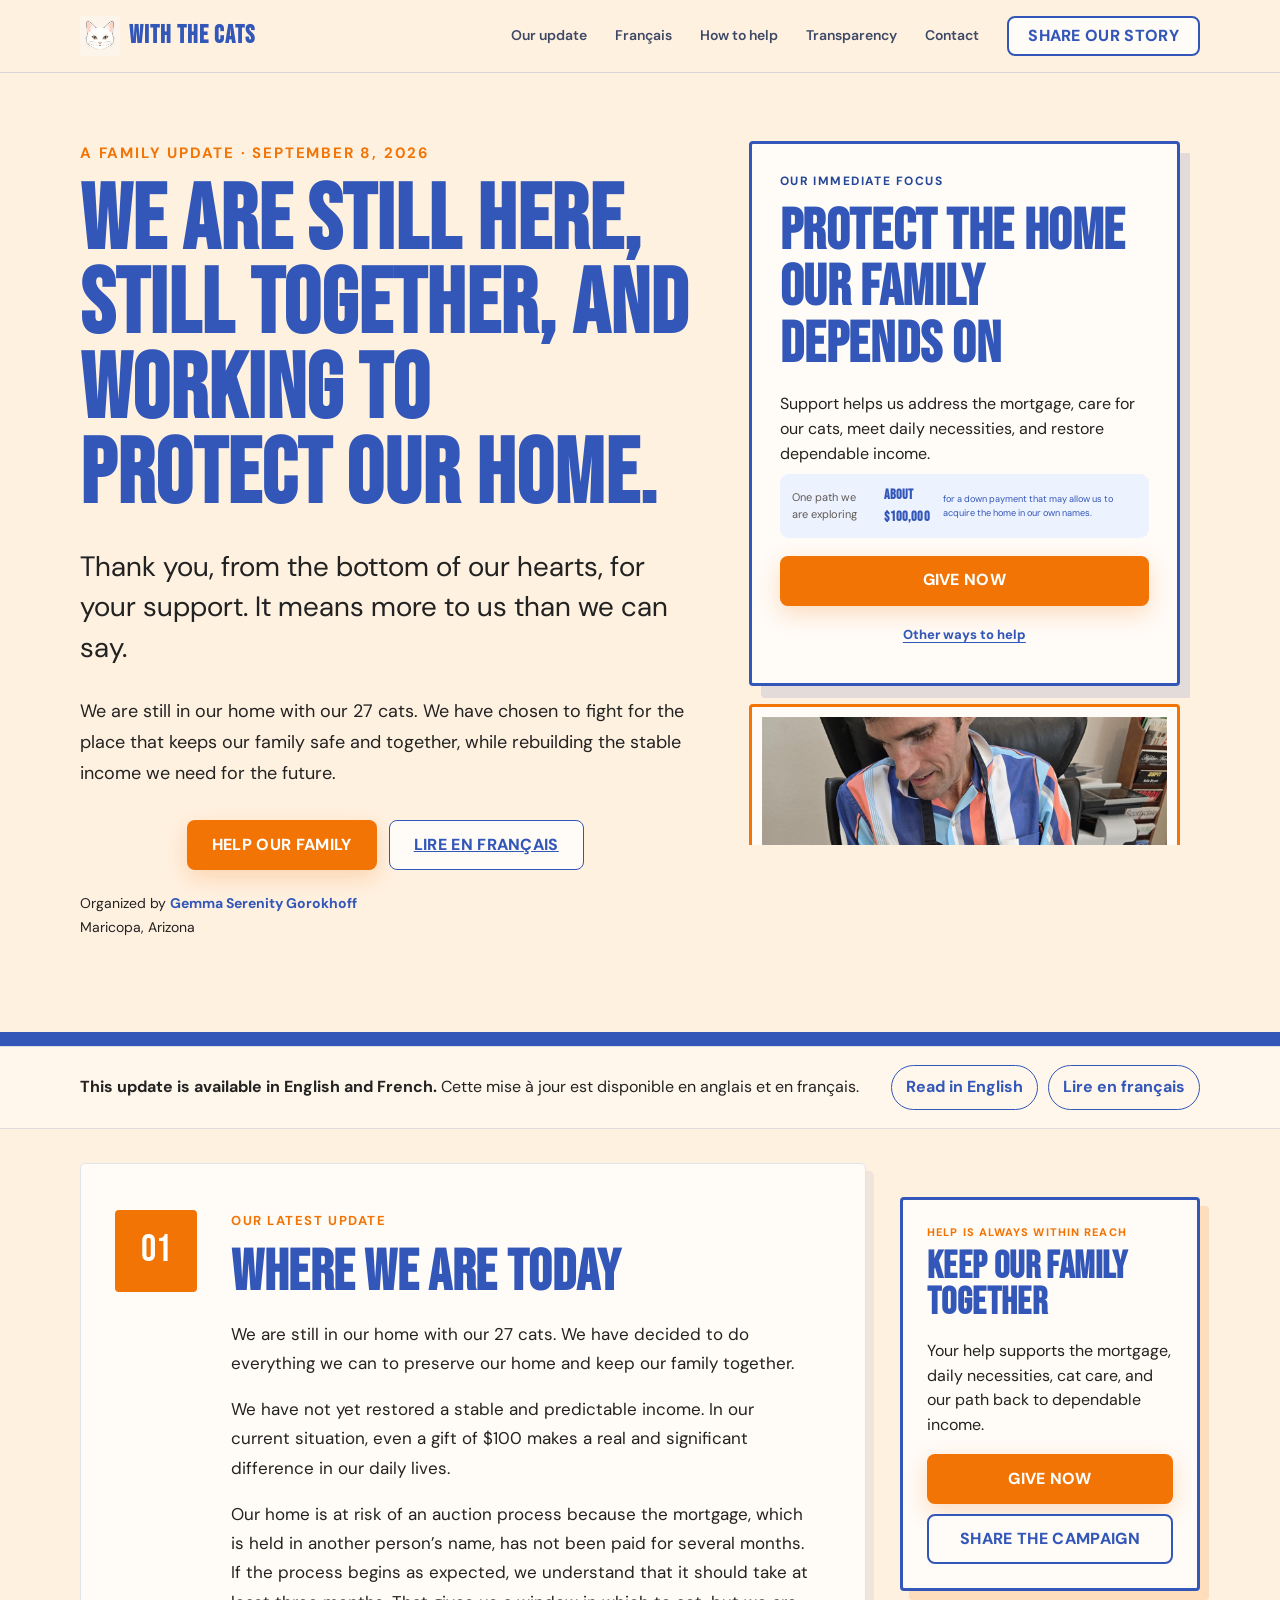
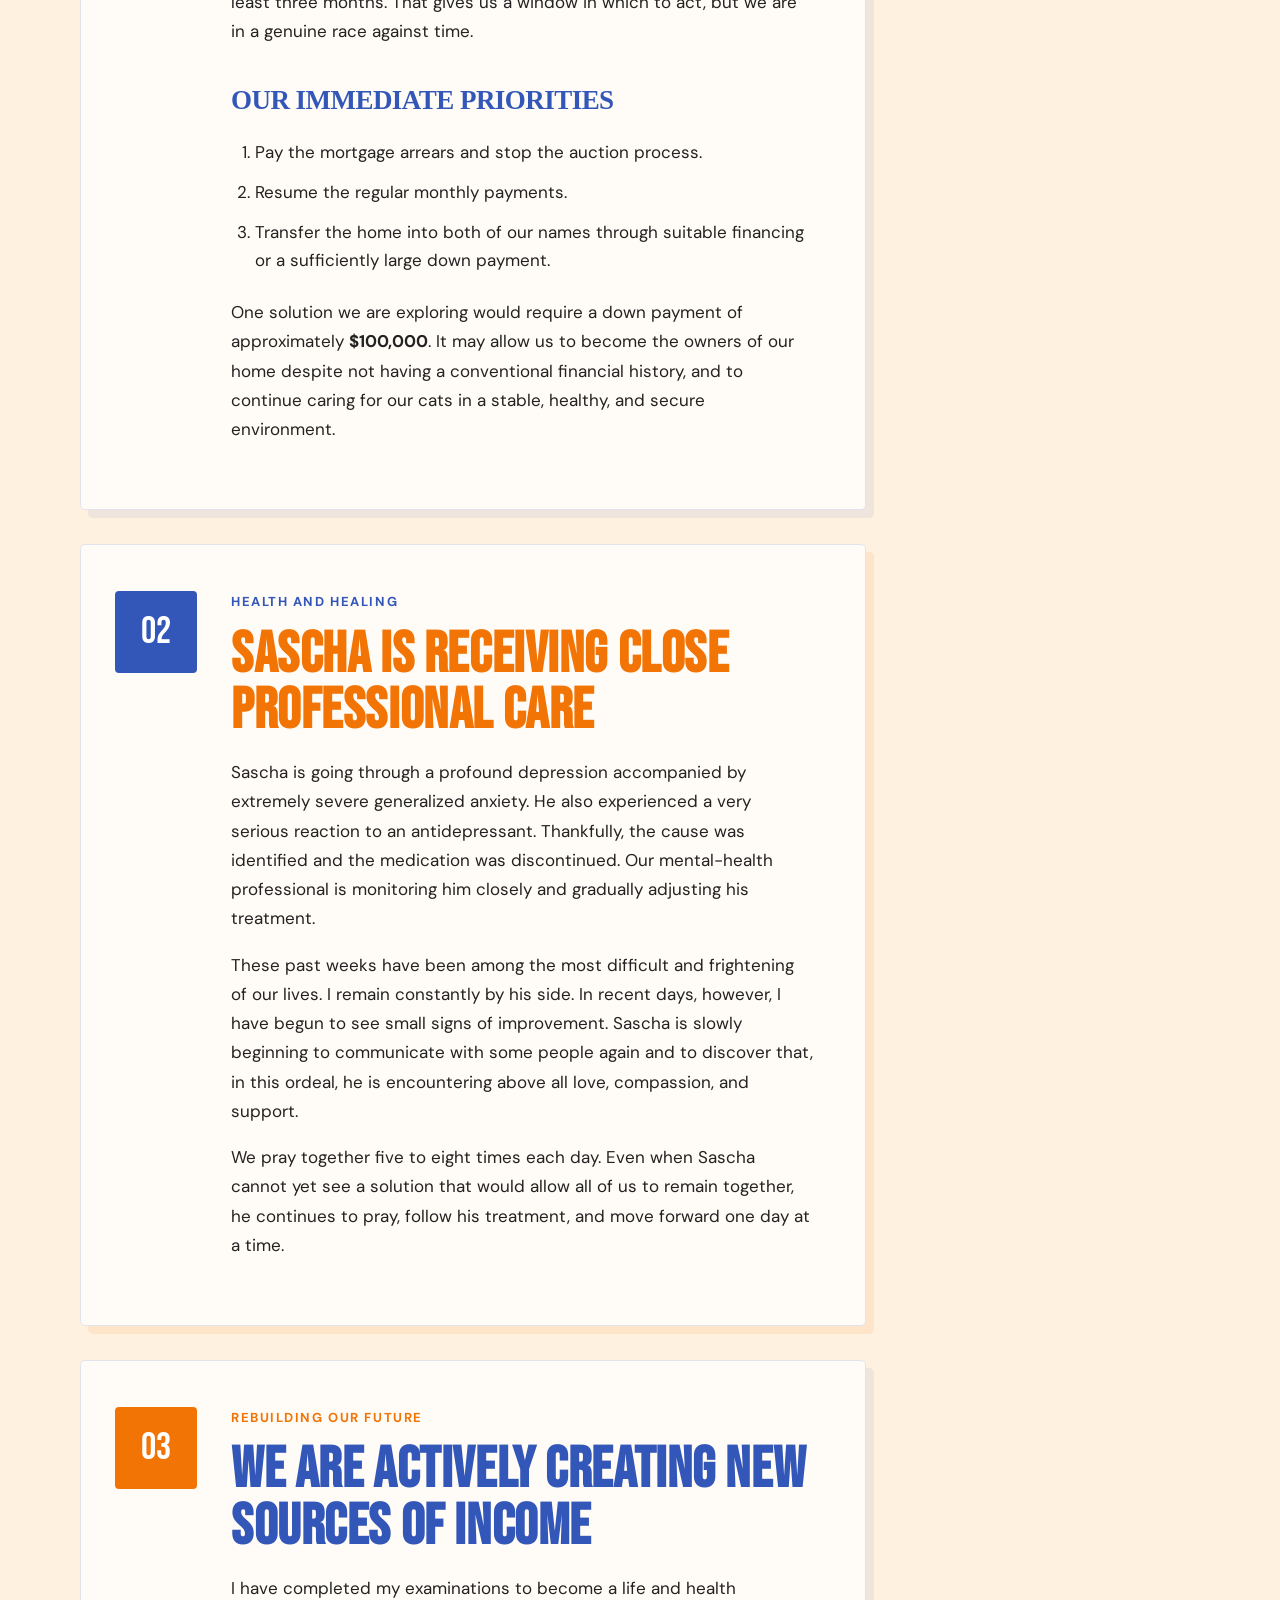
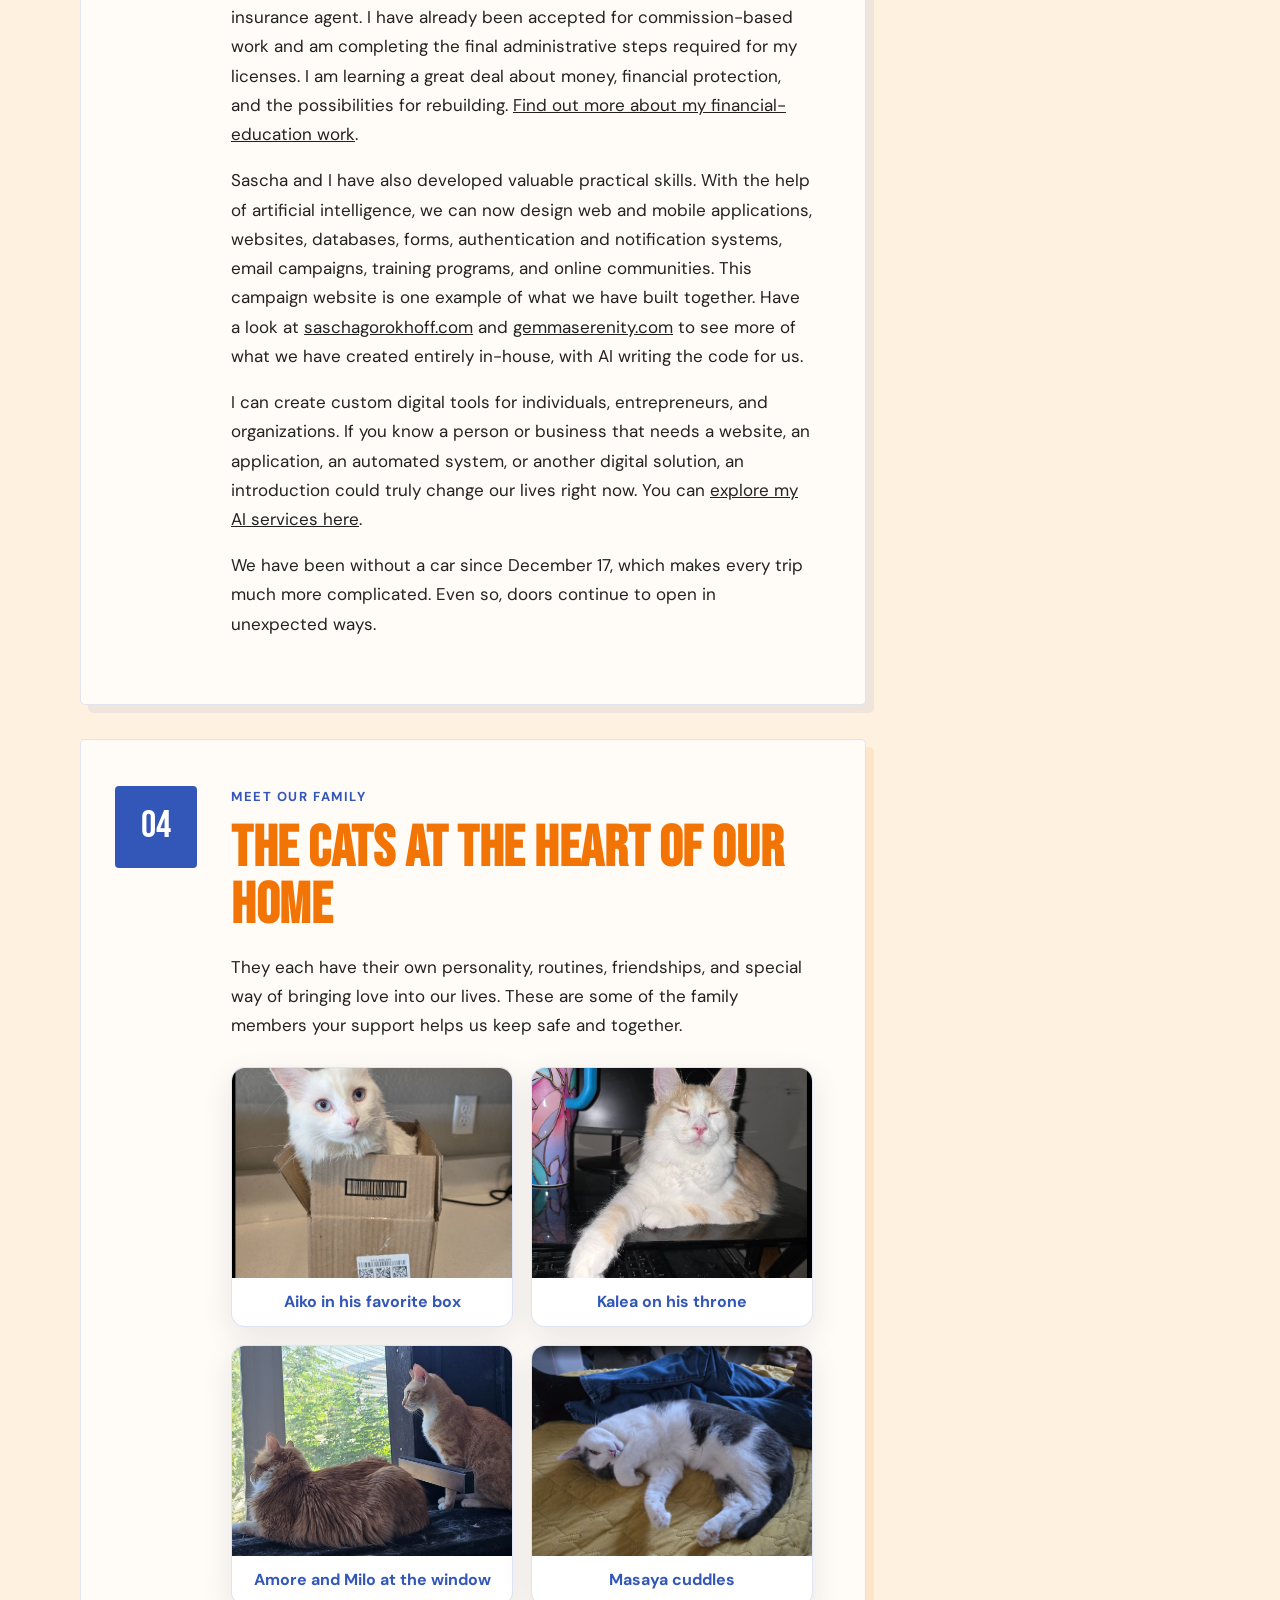
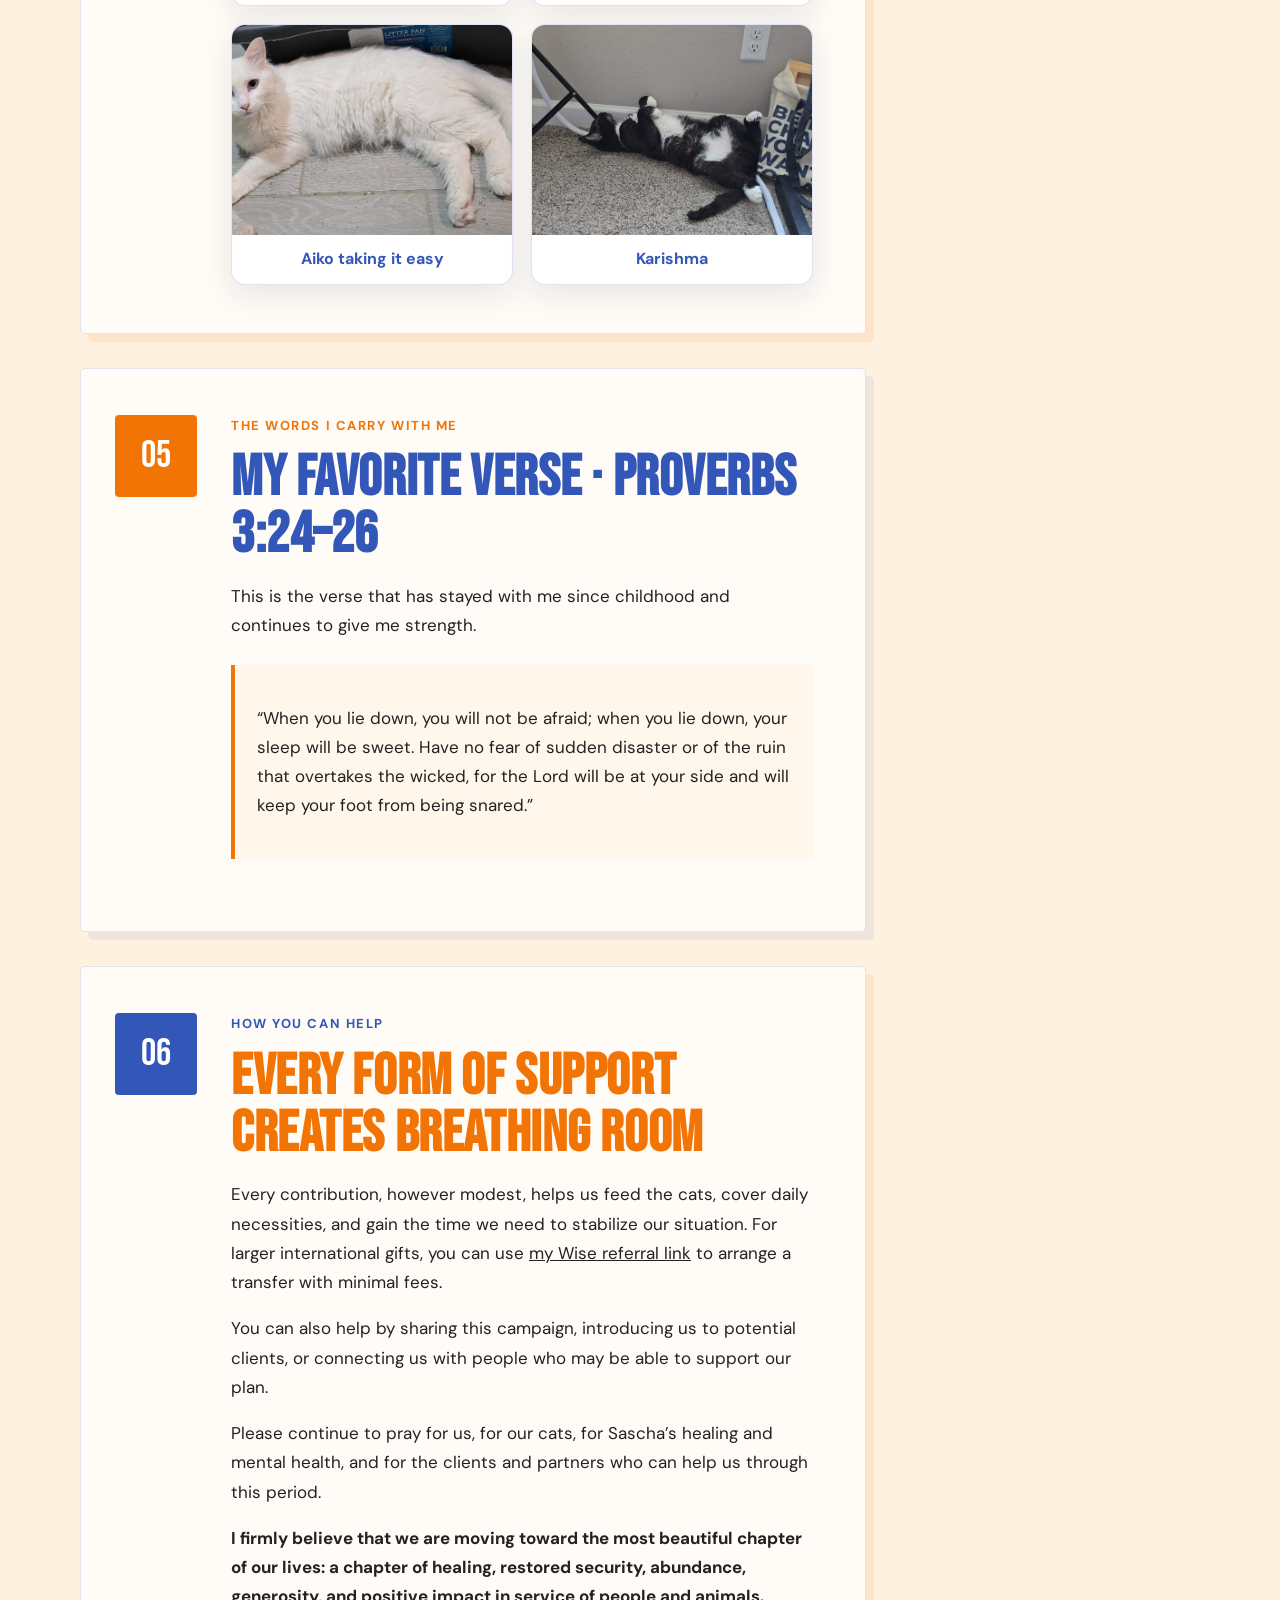
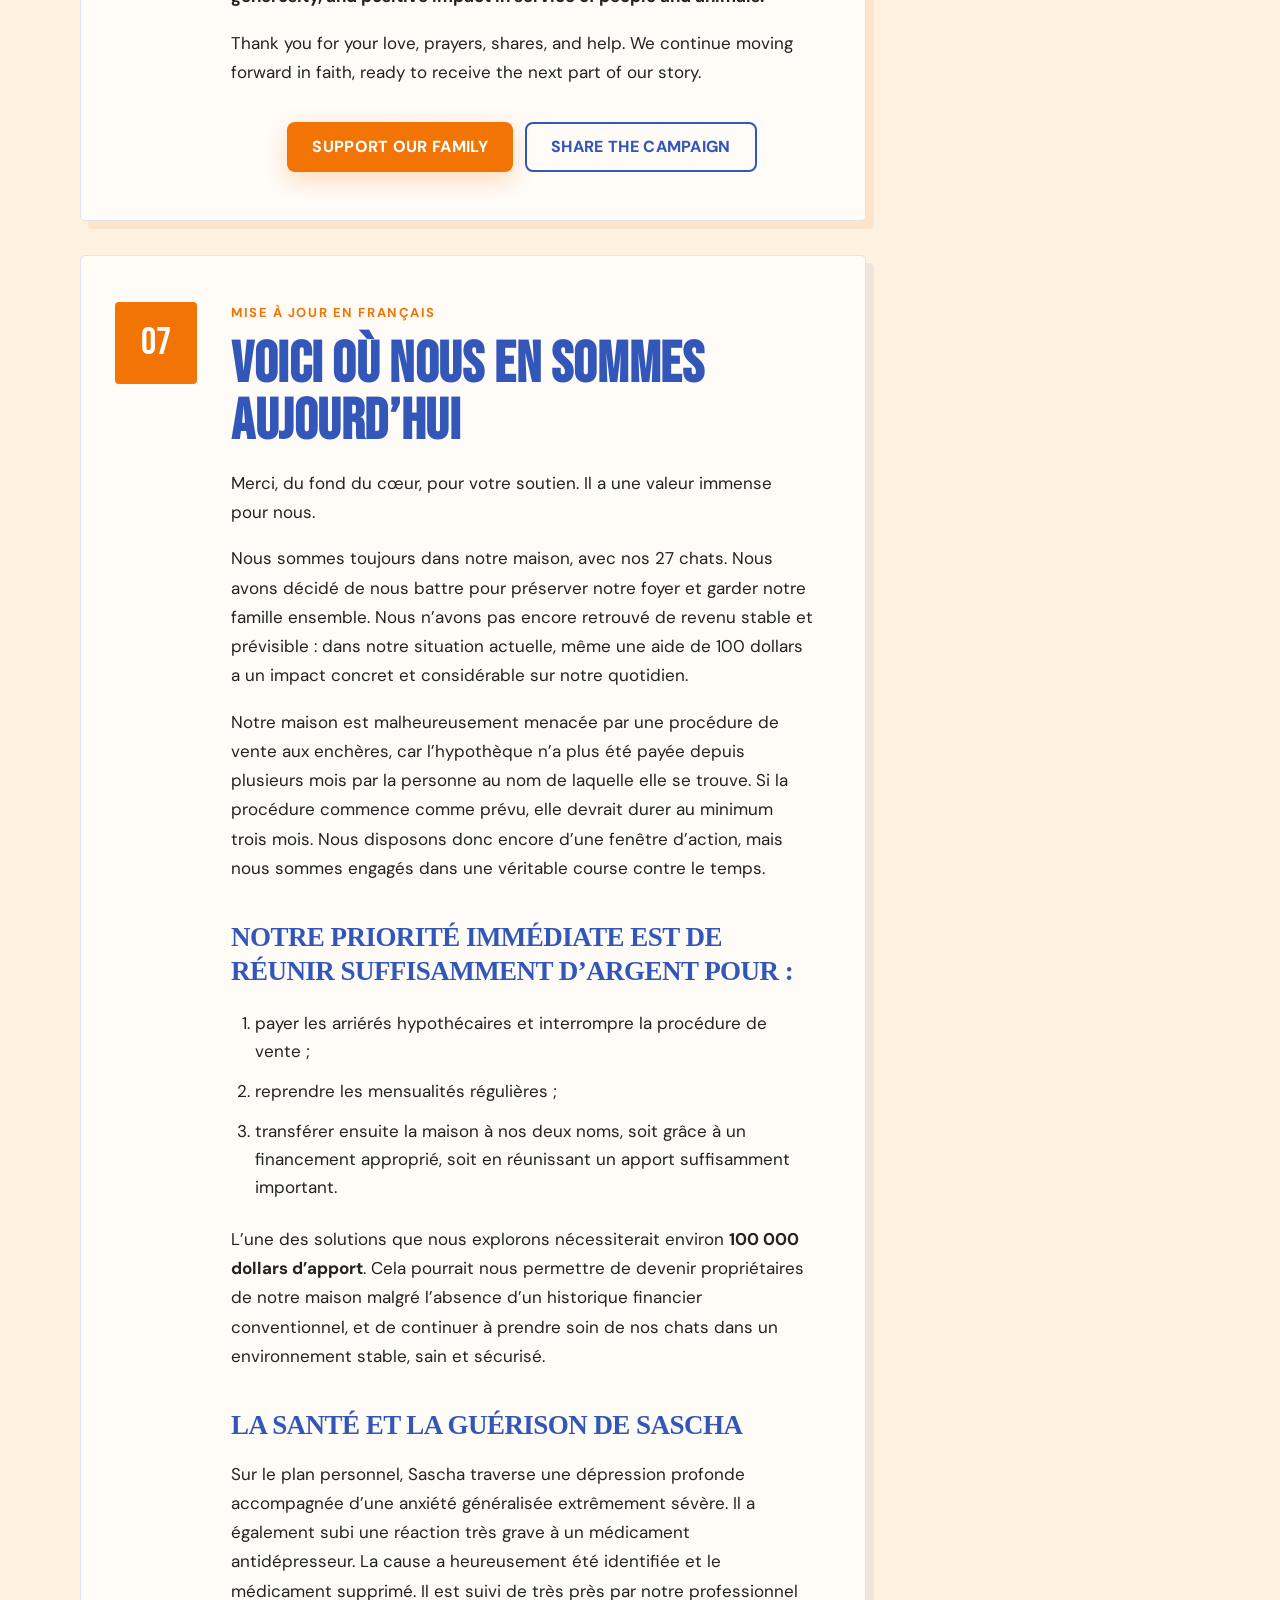
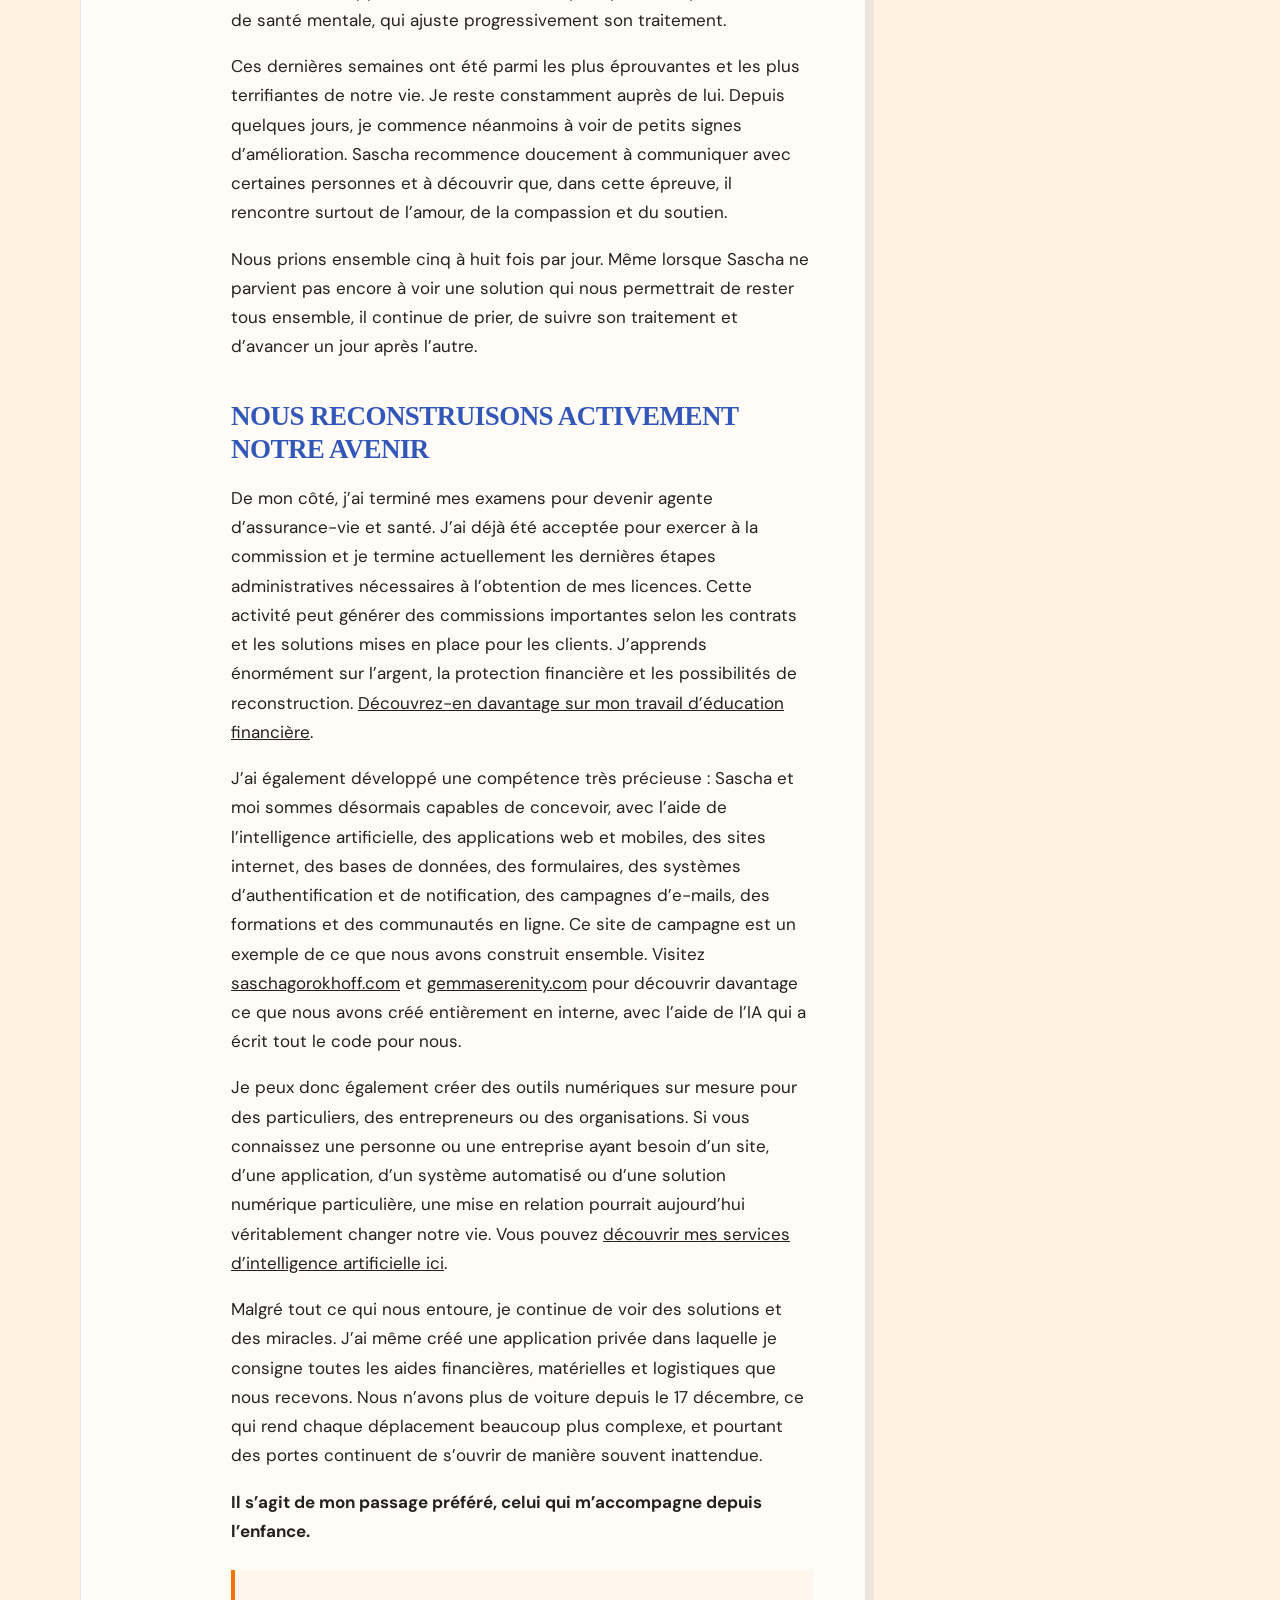
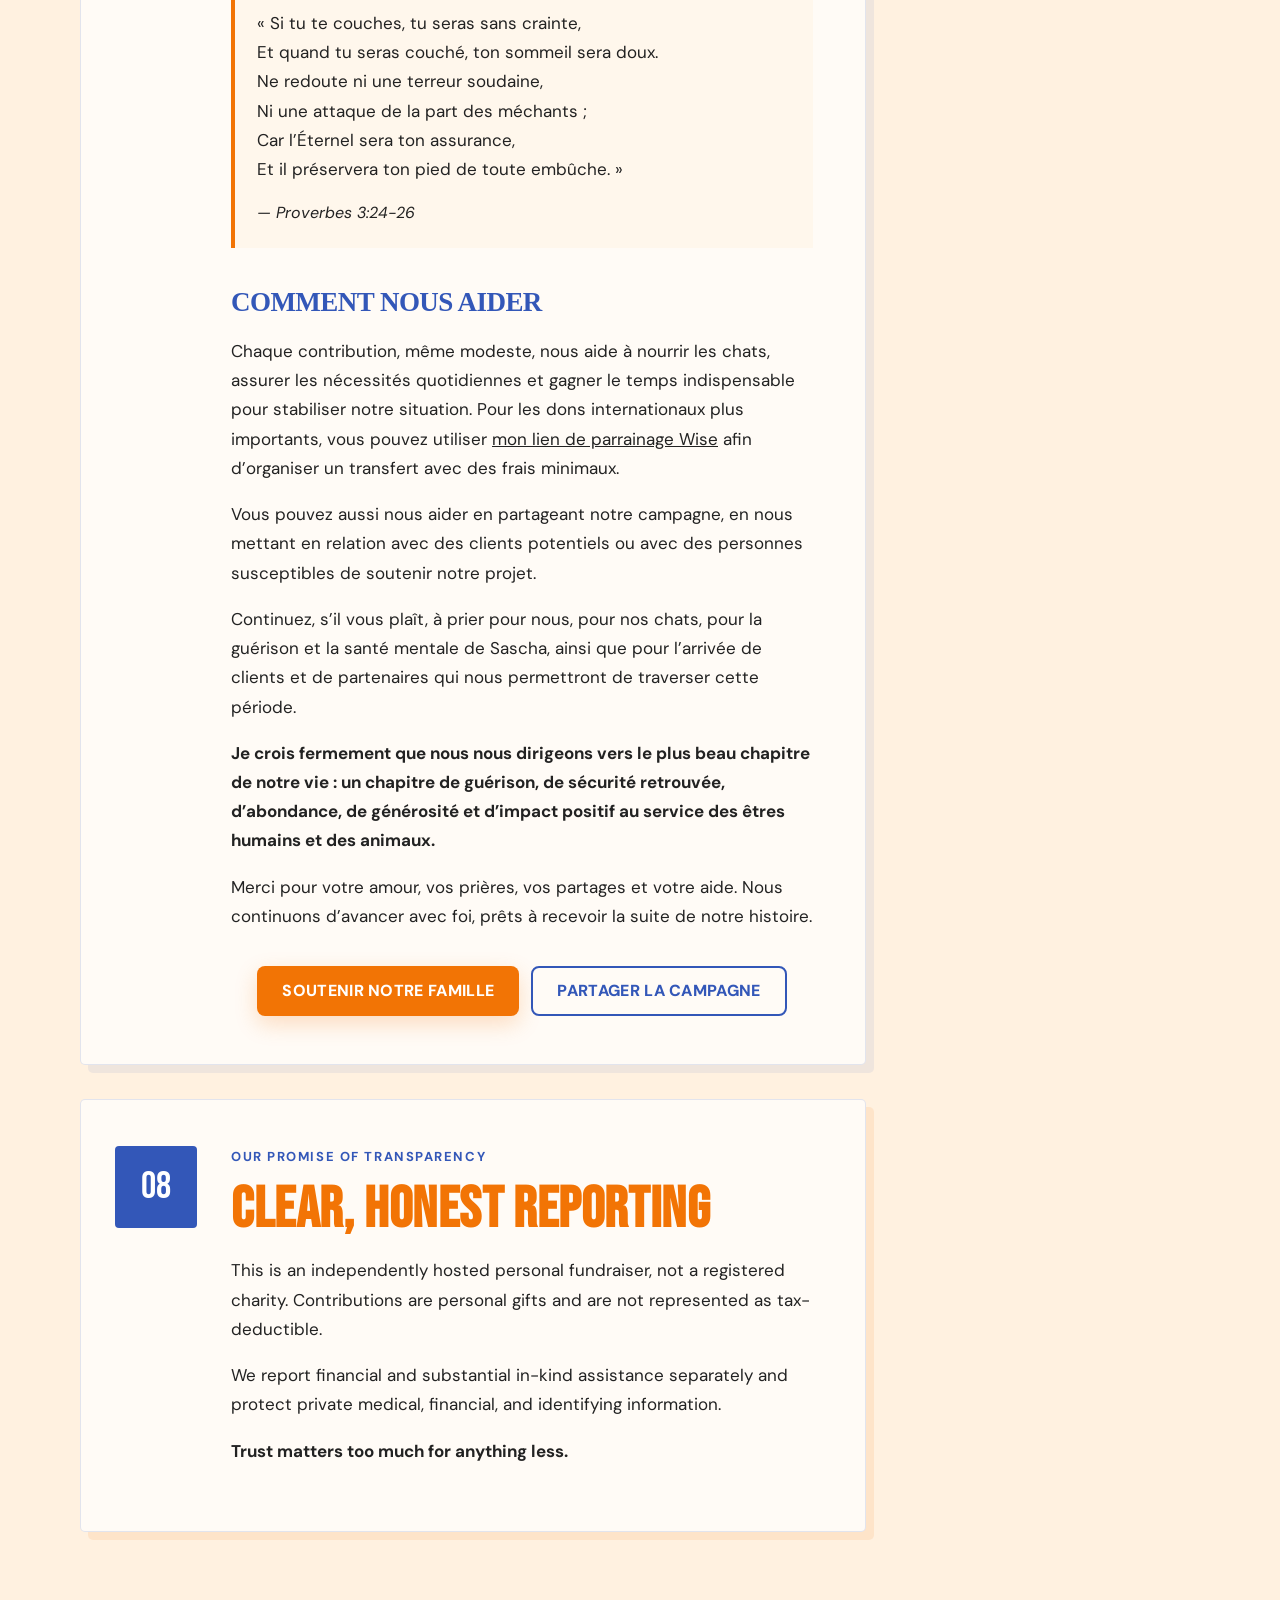
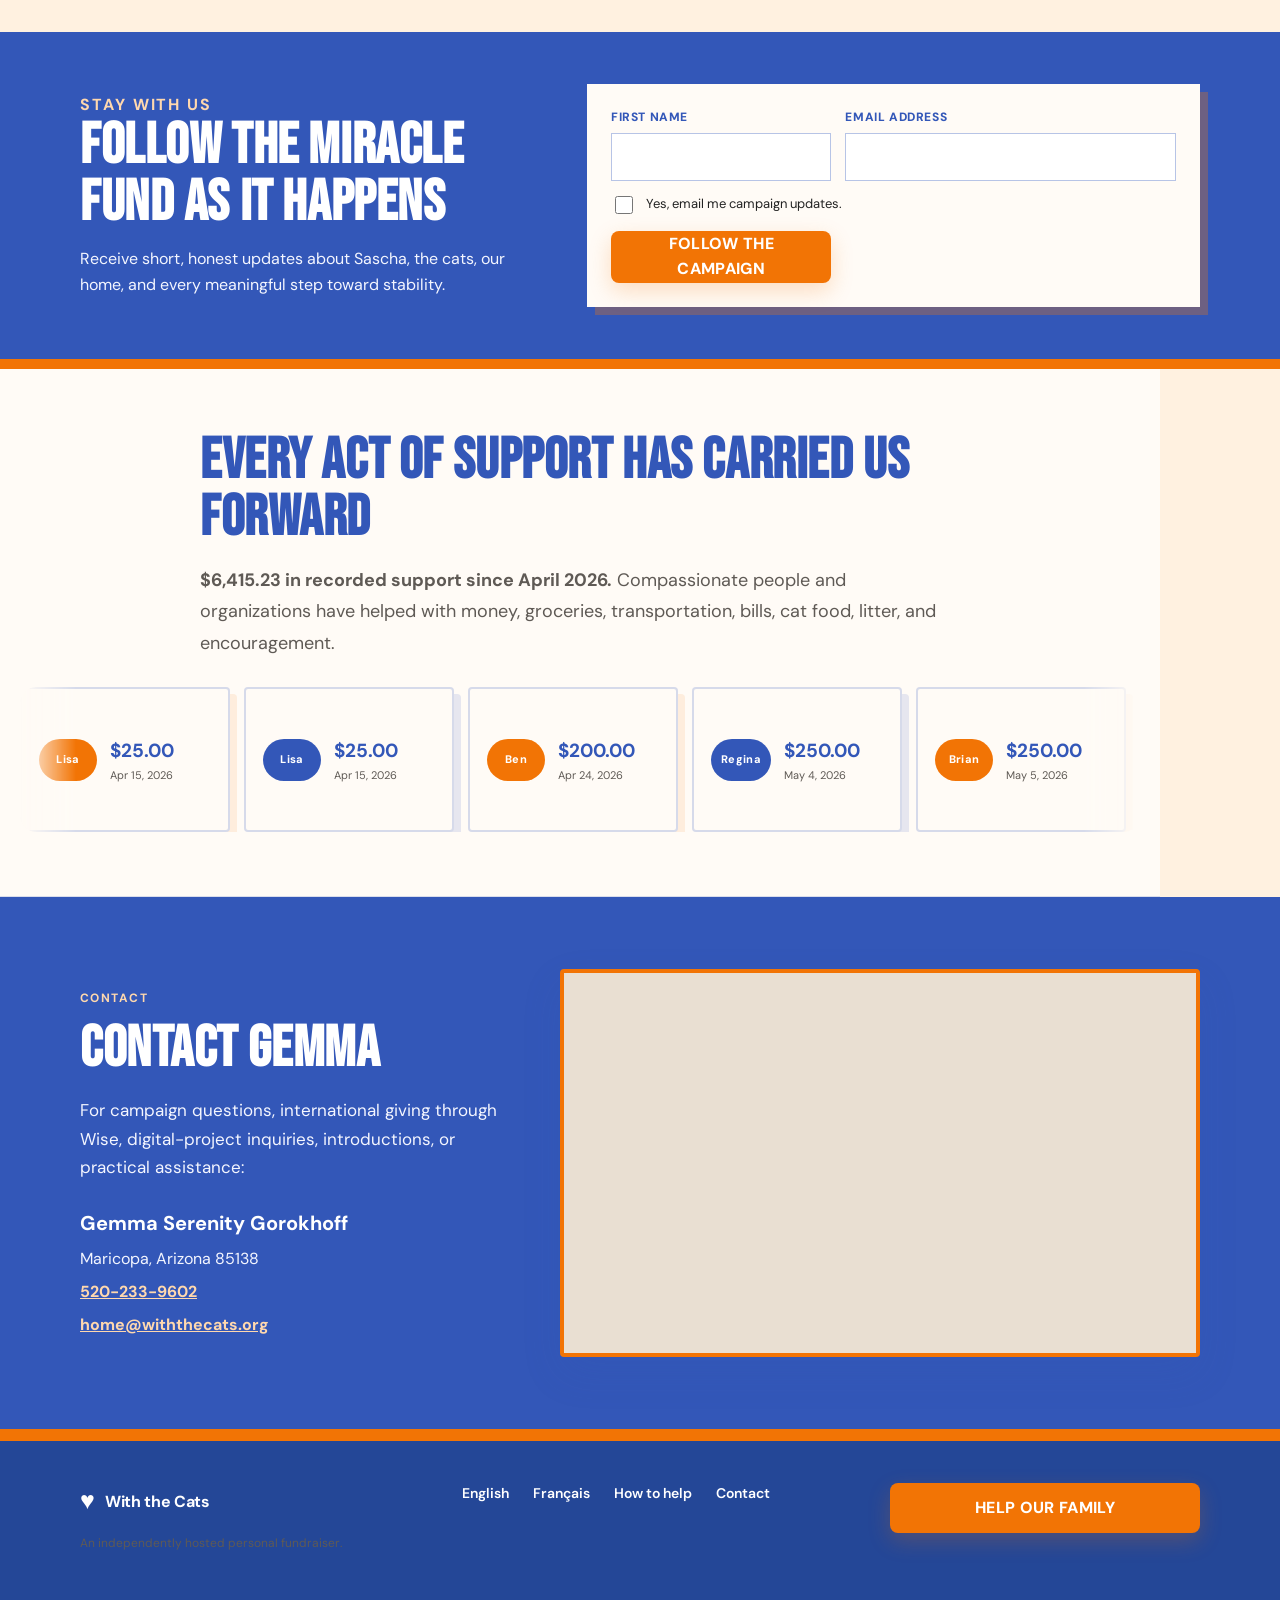
==== commit a6abd4ae: "Add Wise referral link to campaign" ====
--- a/index.html
+++ b/index.html
@@ -21,8 +21,8 @@
       <section><p class="section-label">Rebuilding our future</p><h2>We are actively creating new sources of income</h2><p>I have completed my examinations to become a life and health insurance agent. I have already been accepted for commission-based work and am completing the final administrative steps required for my licenses. I am learning a great deal about money, financial protection, and the possibilities for rebuilding. <a href="https://cyl.howmoneyworks.com/gemmaserenity" target="_blank" rel="noopener noreferrer">Find out more about my financial-education work</a>.</p><p>Sascha and I have also developed valuable practical skills. With the help of artificial intelligence, we can now design web and mobile applications, websites, databases, forms, authentication and notification systems, email campaigns, training programs, and online communities. This campaign website is one example of what we have built together. Have a look at <a href="https://saschagorokhoff.com" target="_blank" rel="noopener noreferrer">saschagorokhoff.com</a> and <a href="https://gemmaserenity.com" target="_blank" rel="noopener noreferrer">gemmaserenity.com</a> to see more of what we have created entirely in-house, with AI writing the code for us.</p><p>I can create custom digital tools for individuals, entrepreneurs, and organizations. If you know a person or business that needs a website, an application, an automated system, or another digital solution, an introduction could truly change our lives right now. You can <a href="https://gemmaserenity.com/gemma-ai-services" target="_blank" rel="noopener noreferrer">explore my AI services here</a>.</p><p>We have been without a car since December 17, which makes every trip much more complicated. Even so, doors continue to open in unexpected ways.</p></section>
       <section class="cat-gallery" aria-labelledby="cat-gallery-title"><p class="section-label">Meet our family</p><h2 id="cat-gallery-title">The cats at the heart of our home</h2><p>They each have their own personality, routines, friendships, and special way of bringing love into our lives. These are some of the family members your support helps us keep safe and together.</p><div class="cat-gallery-grid"><figure><img src="assets/Aiko%20in%20his%20box.png" alt="Aiko relaxing inside his favorite box" loading="lazy"><figcaption>Aiko in his favorite box</figcaption></figure><figure><img src="assets/Kalea%20on%20his%20throne.png" alt="Kalea sitting proudly on his throne" loading="lazy"><figcaption>Kalea on his throne</figcaption></figure><figure><img src="assets/Amore%20and%20Milo%20at%20the%20office%20window.png" alt="Amore and Milo together at the office window" loading="lazy"><figcaption>Amore and Milo at the window</figcaption></figure><figure><img src="assets/Masaya%20cuddles.png" alt="Masaya enjoying a cuddle" loading="lazy"><figcaption>Masaya cuddles</figcaption></figure><figure><img src="assets/Aiko%20laying%20on%20the%20floor.png" alt="Aiko stretched out comfortably on the floor" loading="lazy"><figcaption>Aiko taking it easy</figcaption></figure><figure><img src="assets/karishma-cat.jpeg" alt="Karishma, one of Gemma and Sascha's beloved cats" loading="lazy"><figcaption>Karishma</figcaption></figure></div></section>
       <section class="scripture"><p class="section-label">The words I carry with me</p><h2>My favorite verse · Proverbs 3:24–26</h2><p>This is the verse that has stayed with me since childhood and continues to give me strength.</p><blockquote><p>“When you lie down, you will not be afraid; when you lie down, your sleep will be sweet. Have no fear of sudden disaster or of the ruin that overtakes the wicked, for the Lord will be at your side and will keep your foot from being snared.”</p></blockquote></section>
-      <section id="ways"><p class="section-label">How you can help</p><h2>Every form of support creates breathing room</h2><p>Every contribution, however modest, helps us feed the cats, cover daily necessities, and gain the time we need to stabilize our situation. For larger international gifts, contact us directly to arrange a Wise transfer with minimal fees.</p><p>You can also help by sharing this campaign, introducing us to potential clients, or connecting us with people who may be able to support our plan.</p><p>Please continue to pray for us, for our cats, for Sascha’s healing and mental health, and for the clients and partners who can help us through this period.</p><p><strong>I firmly believe that we are moving toward the most beautiful chapter of our lives: a chapter of healing, restored security, abundance, generosity, and positive impact in service of people and animals.</strong></p><p>Thank you for your love, prayers, shares, and help. We continue moving forward in faith, ready to receive the next part of our story.</p><div class="hero-video-actions"><button class="button button-primary js-donate" type="button">Support our family</button><button class="button button-outline js-share" type="button">Share the campaign</button></div></section>
-      <section class="french-update" id="francais" lang="fr"><p class="section-label">Mise à jour en français</p><h2>Voici où nous en sommes aujourd’hui</h2><p>Merci, du fond du cœur, pour votre soutien. Il a une valeur immense pour nous.</p><p>Nous sommes toujours dans notre maison, avec nos 27 chats. Nous avons décidé de nous battre pour préserver notre foyer et garder notre famille ensemble. Nous n’avons pas encore retrouvé de revenu stable et prévisible : dans notre situation actuelle, même une aide de 100 dollars a un impact concret et considérable sur notre quotidien.</p><p>Notre maison est malheureusement menacée par une procédure de vente aux enchères, car l’hypothèque n’a plus été payée depuis plusieurs mois par la personne au nom de laquelle elle se trouve. Si la procédure commence comme prévu, elle devrait durer au minimum trois mois. Nous disposons donc encore d’une fenêtre d’action, mais nous sommes engagés dans une véritable course contre le temps.</p><h3>Notre priorité immédiate est de réunir suffisamment d’argent pour :</h3><ol><li>payer les arriérés hypothécaires et interrompre la procédure de vente ;</li><li>reprendre les mensualités régulières ;</li><li>transférer ensuite la maison à nos deux noms, soit grâce à un financement approprié, soit en réunissant un apport suffisamment important.</li></ol><p>L’une des solutions que nous explorons nécessiterait environ <strong>100 000 dollars d’apport</strong>. Cela pourrait nous permettre de devenir propriétaires de notre maison malgré l’absence d’un historique financier conventionnel, et de continuer à prendre soin de nos chats dans un environnement stable, sain et sécurisé.</p><h3>La santé et la guérison de Sascha</h3><p>Sur le plan personnel, Sascha traverse une dépression profonde accompagnée d’une anxiété généralisée extrêmement sévère. Il a également subi une réaction très grave à un médicament antidépresseur. La cause a heureusement été identifiée et le médicament supprimé. Il est suivi de très près par notre professionnel de santé mentale, qui ajuste progressivement son traitement.</p><p>Ces dernières semaines ont été parmi les plus éprouvantes et les plus terrifiantes de notre vie. Je reste constamment auprès de lui. Depuis quelques jours, je commence néanmoins à voir de petits signes d’amélioration. Sascha recommence doucement à communiquer avec certaines personnes et à découvrir que, dans cette épreuve, il rencontre surtout de l’amour, de la compassion et du soutien.</p><p>Nous prions ensemble cinq à huit fois par jour. Même lorsque Sascha ne parvient pas encore à voir une solution qui nous permettrait de rester tous ensemble, il continue de prier, de suivre son traitement et d’avancer un jour après l’autre.</p><h3>Nous reconstruisons activement notre avenir</h3><p>De mon côté, j’ai terminé mes examens pour devenir agente d’assurance-vie et santé. J’ai déjà été acceptée pour exercer à la commission et je termine actuellement les dernières étapes administratives nécessaires à l’obtention de mes licences. Cette activité peut générer des commissions importantes selon les contrats et les solutions mises en place pour les clients. J’apprends énormément sur l’argent, la protection financière et les possibilités de reconstruction. <a href="https://cyl.howmoneyworks.com/gemmaserenity" target="_blank" rel="noopener noreferrer">Découvrez-en davantage sur mon travail d’éducation financière</a>.</p><p>J’ai également développé une compétence très précieuse : Sascha et moi sommes désormais capables de concevoir, avec l’aide de l’intelligence artificielle, des applications web et mobiles, des sites internet, des bases de données, des formulaires, des systèmes d’authentification et de notification, des campagnes d’e-mails, des formations et des communautés en ligne. Ce site de campagne est un exemple de ce que nous avons construit ensemble. Visitez <a href="https://saschagorokhoff.com" target="_blank" rel="noopener noreferrer">saschagorokhoff.com</a> et <a href="https://gemmaserenity.com" target="_blank" rel="noopener noreferrer">gemmaserenity.com</a> pour découvrir davantage ce que nous avons créé entièrement en interne, avec l’aide de l’IA qui a écrit tout le code pour nous.</p><p>Je peux donc également créer des outils numériques sur mesure pour des particuliers, des entrepreneurs ou des organisations. Si vous connaissez une personne ou une entreprise ayant besoin d’un site, d’une application, d’un système automatisé ou d’une solution numérique particulière, une mise en relation pourrait aujourd’hui véritablement changer notre vie. Vous pouvez <a href="https://gemmaserenity.com/gemma-ai-services" target="_blank" rel="noopener noreferrer">découvrir mes services d’intelligence artificielle ici</a>.</p><p>Malgré tout ce qui nous entoure, je continue de voir des solutions et des miracles. J’ai même créé une application privée dans laquelle je consigne toutes les aides financières, matérielles et logistiques que nous recevons. Nous n’avons plus de voiture depuis le 17 décembre, ce qui rend chaque déplacement beaucoup plus complexe, et pourtant des portes continuent de s’ouvrir de manière souvent inattendue.</p><p><strong>Il s’agit de mon passage préféré, celui qui m’accompagne depuis l’enfance.</strong></p><blockquote><p>« Si tu te couches, tu seras sans crainte,<br>Et quand tu seras couché, ton sommeil sera doux.<br>Ne redoute ni une terreur soudaine,<br>Ni une attaque de la part des méchants ;<br>Car l’Éternel sera ton assurance,<br>Et il préservera ton pied de toute embûche. »</p><cite>— Proverbes 3:24-26</cite></blockquote><h3>Comment nous aider</h3><p>Chaque contribution, même modeste, nous aide à nourrir les chats, assurer les nécessités quotidiennes et gagner le temps indispensable pour stabiliser notre situation. Pour les dons internationaux plus importants, il est également possible de nous contacter directement afin d’organiser un transfert par Wise avec des frais minimaux.</p><p>Vous pouvez aussi nous aider en partageant notre campagne, en nous mettant en relation avec des clients potentiels ou avec des personnes susceptibles de soutenir notre projet.</p><p>Continuez, s’il vous plaît, à prier pour nous, pour nos chats, pour la guérison et la santé mentale de Sascha, ainsi que pour l’arrivée de clients et de partenaires qui nous permettront de traverser cette période.</p><p><strong>Je crois fermement que nous nous dirigeons vers le plus beau chapitre de notre vie : un chapitre de guérison, de sécurité retrouvée, d’abondance, de générosité et d’impact positif au service des êtres humains et des animaux.</strong></p><p>Merci pour votre amour, vos prières, vos partages et votre aide. Nous continuons d’avancer avec foi, prêts à recevoir la suite de notre histoire.</p><div class="hero-video-actions"><button class="button button-primary js-donate" type="button">Soutenir notre famille</button><button class="button button-outline js-share" type="button">Partager la campagne</button></div></section>
+      <section id="ways"><p class="section-label">How you can help</p><h2>Every form of support creates breathing room</h2><p>Every contribution, however modest, helps us feed the cats, cover daily necessities, and gain the time we need to stabilize our situation. For larger international gifts, you can use <a href="https://wise.com/invite/dic/gemmaserenityg1" target="_blank" rel="noopener noreferrer">my Wise referral link</a> to arrange a transfer with minimal fees.</p><p>You can also help by sharing this campaign, introducing us to potential clients, or connecting us with people who may be able to support our plan.</p><p>Please continue to pray for us, for our cats, for Sascha’s healing and mental health, and for the clients and partners who can help us through this period.</p><p><strong>I firmly believe that we are moving toward the most beautiful chapter of our lives: a chapter of healing, restored security, abundance, generosity, and positive impact in service of people and animals.</strong></p><p>Thank you for your love, prayers, shares, and help. We continue moving forward in faith, ready to receive the next part of our story.</p><div class="hero-video-actions"><button class="button button-primary js-donate" type="button">Support our family</button><button class="button button-outline js-share" type="button">Share the campaign</button></div></section>
+      <section class="french-update" id="francais" lang="fr"><p class="section-label">Mise à jour en français</p><h2>Voici où nous en sommes aujourd’hui</h2><p>Merci, du fond du cœur, pour votre soutien. Il a une valeur immense pour nous.</p><p>Nous sommes toujours dans notre maison, avec nos 27 chats. Nous avons décidé de nous battre pour préserver notre foyer et garder notre famille ensemble. Nous n’avons pas encore retrouvé de revenu stable et prévisible : dans notre situation actuelle, même une aide de 100 dollars a un impact concret et considérable sur notre quotidien.</p><p>Notre maison est malheureusement menacée par une procédure de vente aux enchères, car l’hypothèque n’a plus été payée depuis plusieurs mois par la personne au nom de laquelle elle se trouve. Si la procédure commence comme prévu, elle devrait durer au minimum trois mois. Nous disposons donc encore d’une fenêtre d’action, mais nous sommes engagés dans une véritable course contre le temps.</p><h3>Notre priorité immédiate est de réunir suffisamment d’argent pour :</h3><ol><li>payer les arriérés hypothécaires et interrompre la procédure de vente ;</li><li>reprendre les mensualités régulières ;</li><li>transférer ensuite la maison à nos deux noms, soit grâce à un financement approprié, soit en réunissant un apport suffisamment important.</li></ol><p>L’une des solutions que nous explorons nécessiterait environ <strong>100 000 dollars d’apport</strong>. Cela pourrait nous permettre de devenir propriétaires de notre maison malgré l’absence d’un historique financier conventionnel, et de continuer à prendre soin de nos chats dans un environnement stable, sain et sécurisé.</p><h3>La santé et la guérison de Sascha</h3><p>Sur le plan personnel, Sascha traverse une dépression profonde accompagnée d’une anxiété généralisée extrêmement sévère. Il a également subi une réaction très grave à un médicament antidépresseur. La cause a heureusement été identifiée et le médicament supprimé. Il est suivi de très près par notre professionnel de santé mentale, qui ajuste progressivement son traitement.</p><p>Ces dernières semaines ont été parmi les plus éprouvantes et les plus terrifiantes de notre vie. Je reste constamment auprès de lui. Depuis quelques jours, je commence néanmoins à voir de petits signes d’amélioration. Sascha recommence doucement à communiquer avec certaines personnes et à découvrir que, dans cette épreuve, il rencontre surtout de l’amour, de la compassion et du soutien.</p><p>Nous prions ensemble cinq à huit fois par jour. Même lorsque Sascha ne parvient pas encore à voir une solution qui nous permettrait de rester tous ensemble, il continue de prier, de suivre son traitement et d’avancer un jour après l’autre.</p><h3>Nous reconstruisons activement notre avenir</h3><p>De mon côté, j’ai terminé mes examens pour devenir agente d’assurance-vie et santé. J’ai déjà été acceptée pour exercer à la commission et je termine actuellement les dernières étapes administratives nécessaires à l’obtention de mes licences. Cette activité peut générer des commissions importantes selon les contrats et les solutions mises en place pour les clients. J’apprends énormément sur l’argent, la protection financière et les possibilités de reconstruction. <a href="https://cyl.howmoneyworks.com/gemmaserenity" target="_blank" rel="noopener noreferrer">Découvrez-en davantage sur mon travail d’éducation financière</a>.</p><p>J’ai également développé une compétence très précieuse : Sascha et moi sommes désormais capables de concevoir, avec l’aide de l’intelligence artificielle, des applications web et mobiles, des sites internet, des bases de données, des formulaires, des systèmes d’authentification et de notification, des campagnes d’e-mails, des formations et des communautés en ligne. Ce site de campagne est un exemple de ce que nous avons construit ensemble. Visitez <a href="https://saschagorokhoff.com" target="_blank" rel="noopener noreferrer">saschagorokhoff.com</a> et <a href="https://gemmaserenity.com" target="_blank" rel="noopener noreferrer">gemmaserenity.com</a> pour découvrir davantage ce que nous avons créé entièrement en interne, avec l’aide de l’IA qui a écrit tout le code pour nous.</p><p>Je peux donc également créer des outils numériques sur mesure pour des particuliers, des entrepreneurs ou des organisations. Si vous connaissez une personne ou une entreprise ayant besoin d’un site, d’une application, d’un système automatisé ou d’une solution numérique particulière, une mise en relation pourrait aujourd’hui véritablement changer notre vie. Vous pouvez <a href="https://gemmaserenity.com/gemma-ai-services" target="_blank" rel="noopener noreferrer">découvrir mes services d’intelligence artificielle ici</a>.</p><p>Malgré tout ce qui nous entoure, je continue de voir des solutions et des miracles. J’ai même créé une application privée dans laquelle je consigne toutes les aides financières, matérielles et logistiques que nous recevons. Nous n’avons plus de voiture depuis le 17 décembre, ce qui rend chaque déplacement beaucoup plus complexe, et pourtant des portes continuent de s’ouvrir de manière souvent inattendue.</p><p><strong>Il s’agit de mon passage préféré, celui qui m’accompagne depuis l’enfance.</strong></p><blockquote><p>« Si tu te couches, tu seras sans crainte,<br>Et quand tu seras couché, ton sommeil sera doux.<br>Ne redoute ni une terreur soudaine,<br>Ni une attaque de la part des méchants ;<br>Car l’Éternel sera ton assurance,<br>Et il préservera ton pied de toute embûche. »</p><cite>— Proverbes 3:24-26</cite></blockquote><h3>Comment nous aider</h3><p>Chaque contribution, même modeste, nous aide à nourrir les chats, assurer les nécessités quotidiennes et gagner le temps indispensable pour stabiliser notre situation. Pour les dons internationaux plus importants, vous pouvez utiliser <a href="https://wise.com/invite/dic/gemmaserenityg1" target="_blank" rel="noopener noreferrer">mon lien de parrainage Wise</a> afin d’organiser un transfert avec des frais minimaux.</p><p>Vous pouvez aussi nous aider en partageant notre campagne, en nous mettant en relation avec des clients potentiels ou avec des personnes susceptibles de soutenir notre projet.</p><p>Continuez, s’il vous plaît, à prier pour nous, pour nos chats, pour la guérison et la santé mentale de Sascha, ainsi que pour l’arrivée de clients et de partenaires qui nous permettront de traverser cette période.</p><p><strong>Je crois fermement que nous nous dirigeons vers le plus beau chapitre de notre vie : un chapitre de guérison, de sécurité retrouvée, d’abondance, de générosité et d’impact positif au service des êtres humains et des animaux.</strong></p><p>Merci pour votre amour, vos prières, vos partages et votre aide. Nous continuons d’avancer avec foi, prêts à recevoir la suite de notre histoire.</p><div class="hero-video-actions"><button class="button button-primary js-donate" type="button">Soutenir notre famille</button><button class="button button-outline js-share" type="button">Partager la campagne</button></div></section>
       <section class="transparency" id="transparency"><p class="section-label">Our promise of transparency</p><h2>Clear, honest reporting</h2><p>This is an independently hosted personal fundraiser, not a registered charity. Contributions are personal gifts and are not represented as tax-deductible.</p><p>We report financial and substantial in-kind assistance separately and protect private medical, financial, and identifying information.</p><p><strong>Trust matters too much for anything less.</strong></p></section>
     </article><aside class="story-donation-rail"><div class="story-donation-card"><p class="story-donation-kicker">Help is always within reach</p><h2>Keep our family together</h2><p>Your help supports the mortgage, daily necessities, cat care, and our path back to dependable income.</p><button class="button button-primary button-wide js-donate" type="button">Give now</button><button class="button button-outline button-wide js-share" type="button">Share the campaign</button></div></aside></div>
     <section class="campaign-follow"><div class="shell campaign-follow-grid"><div><p class="section-label">Stay with us</p><h2>Follow the Miracle Fund as it happens</h2><p>Receive short, honest updates about Sascha, the cats, our home, and every meaningful step toward stability.</p></div><form id="campaign-follow-form" class="campaign-follow-form"><label>First name <input name="first_name" autocomplete="given-name" maxlength="80" required></label><label>Email address <input name="email" type="email" autocomplete="email" maxlength="254" required></label><label class="campaign-follow-consent"><input name="consent" type="checkbox" value="yes" required><span>Yes, email me campaign updates.</span></label><label class="form-honeypot" aria-hidden="true">Website <input name="website" tabindex="-1" autocomplete="off"></label><button class="button button-primary" type="submit">Follow the campaign</button><p id="campaign-follow-status" class="campaign-follow-status" role="status"></p></form></div></section>
@@ -35,3 +35,4 @@
   <dialog class="support-dialog" id="support-dialog"><button class="dialog-close" id="support-close" type="button" aria-label="Close">×</button><div class="dialog-head"><h2>Tell us how you would like to help</h2></div><form class="support-form" id="support-form"><div class="form-honeypot"><input id="support-website" tabindex="-1"></div><div class="form-field"><label for="support-type">Type of support</label><select id="support-type" required><option value="">Select one</option><option>Transportation</option><option>Cat food or litter</option><option>Housing or property opportunity</option><option>Legal or professional guidance</option><option>Business or technical assistance</option><option>Connection or referral</option><option>Prayer, encouragement, or check-in</option><option>Other practical support</option></select></div><div class="form-field"><label for="support-estimate">Estimated value (optional)</label><input id="support-estimate" type="number" min="0"></div><div class="form-field"><label for="support-description">What would you like to offer?</label><textarea id="support-description" required></textarea></div><div class="form-grid"><div class="form-field"><label for="support-name">Your name</label><input id="support-name"></div><div class="form-field"><label for="support-email">Reply email</label><input id="support-email" type="email"></div></div><div class="form-field"><label for="support-recognition">Recognition preference</label><select id="support-recognition"><option>You may recognize me publicly.</option><option>Use my initials only.</option><option>Keep my support private.</option></select></div><button class="button button-primary button-wide" type="submit">Prepare private message</button></form></dialog>
   <div class="toast" role="status" aria-live="polite"></div>
 </body></html>
+
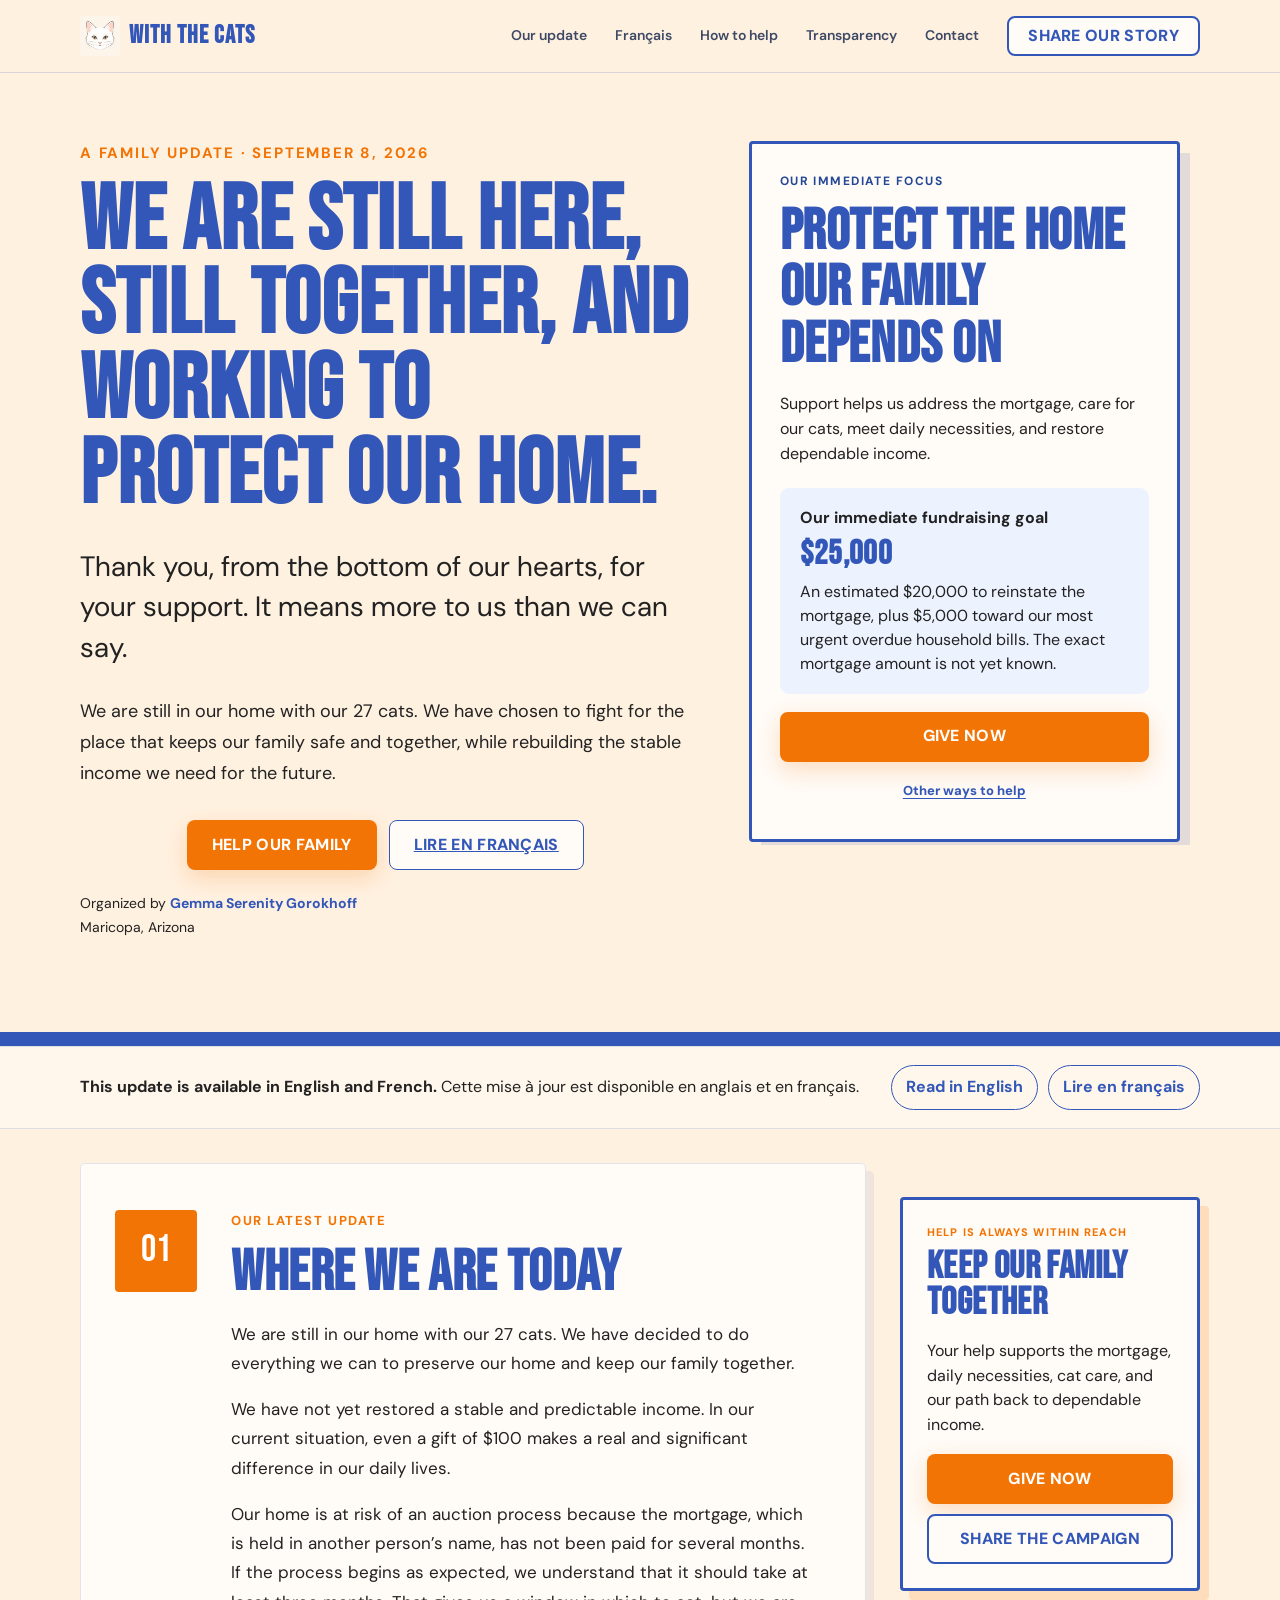
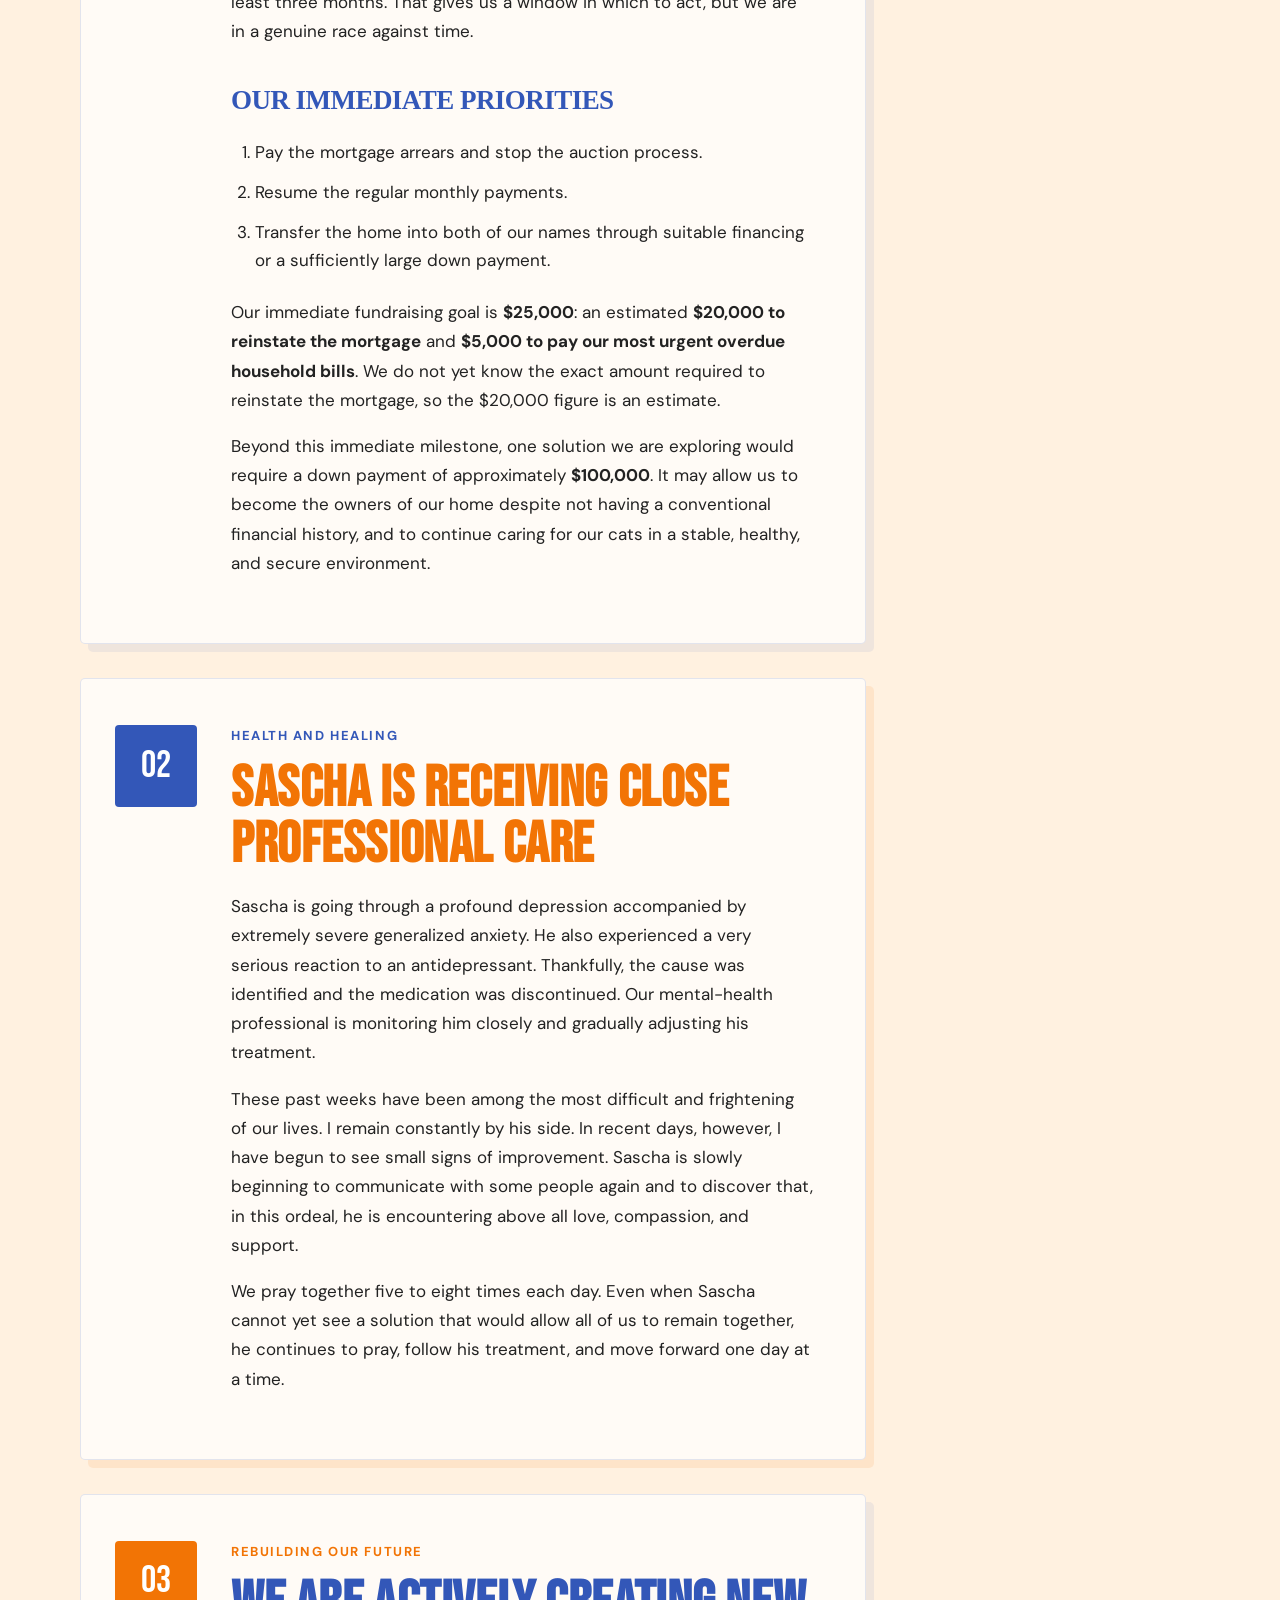
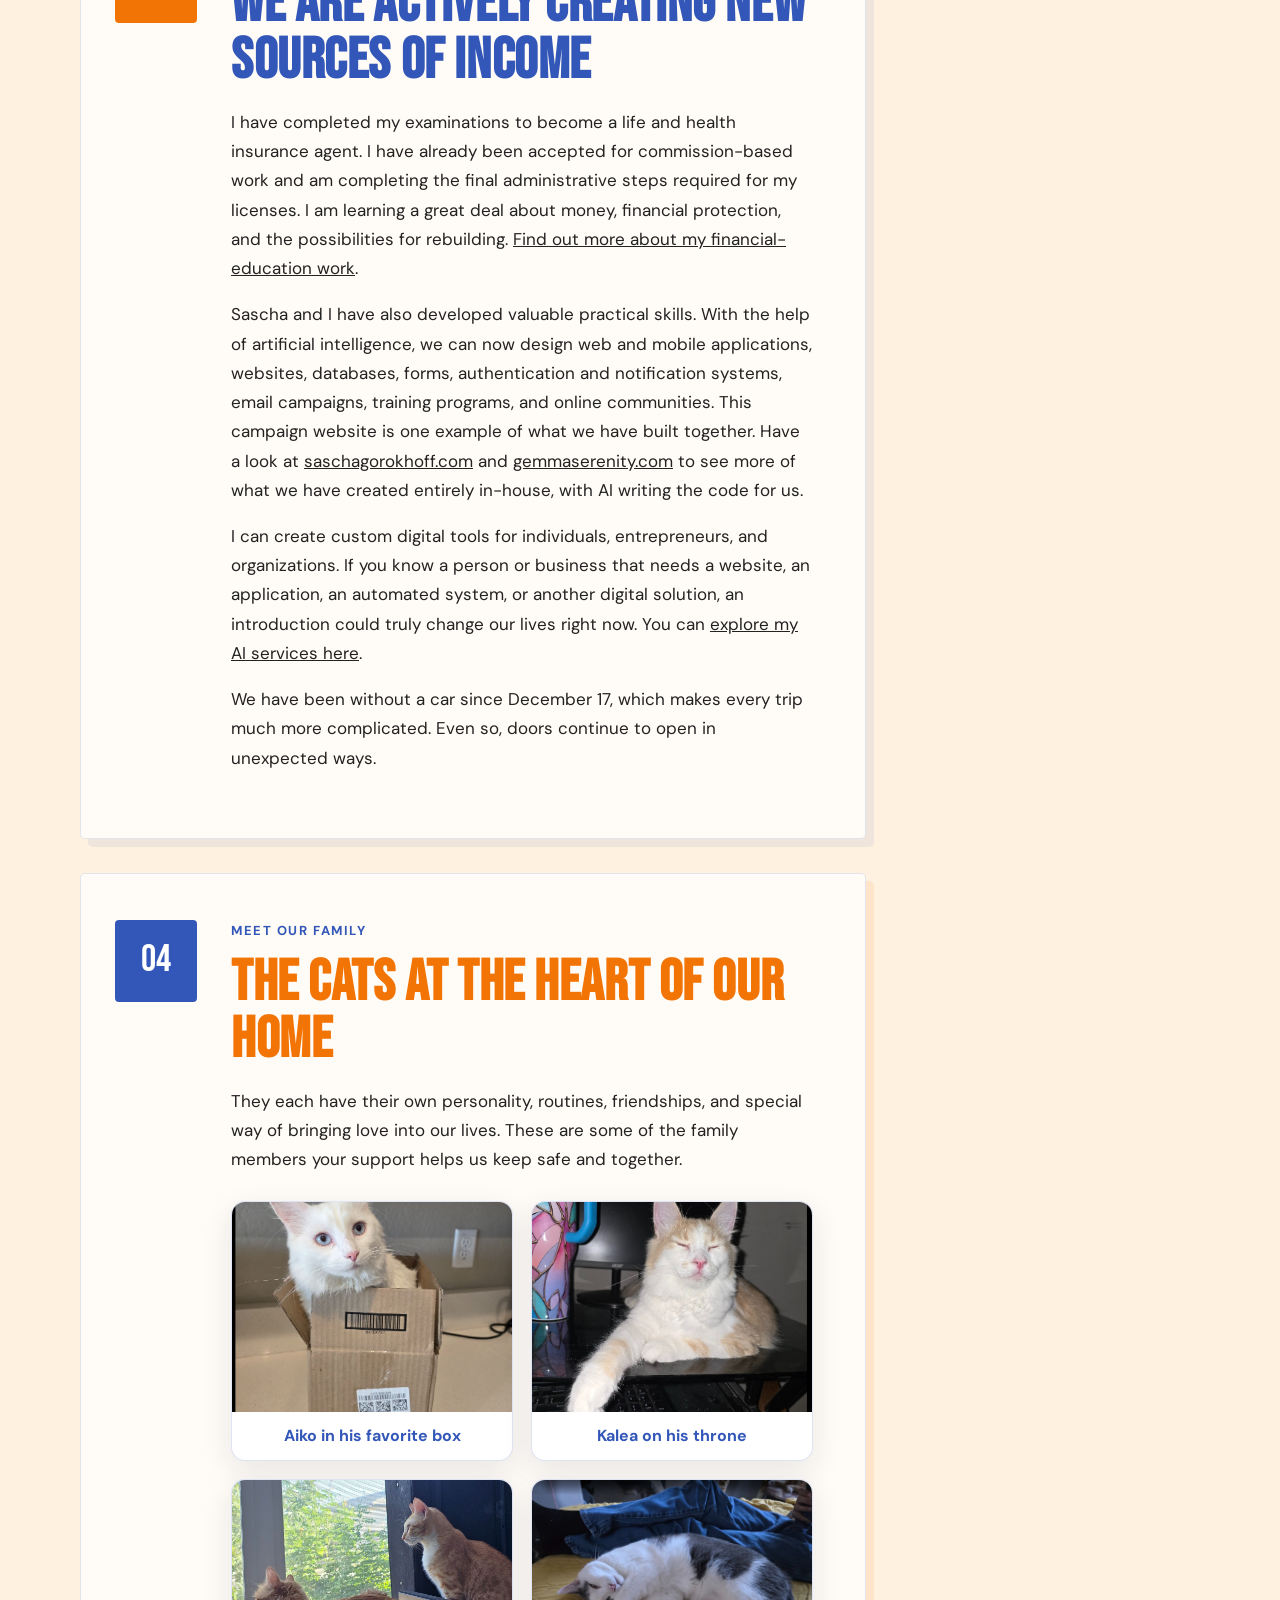
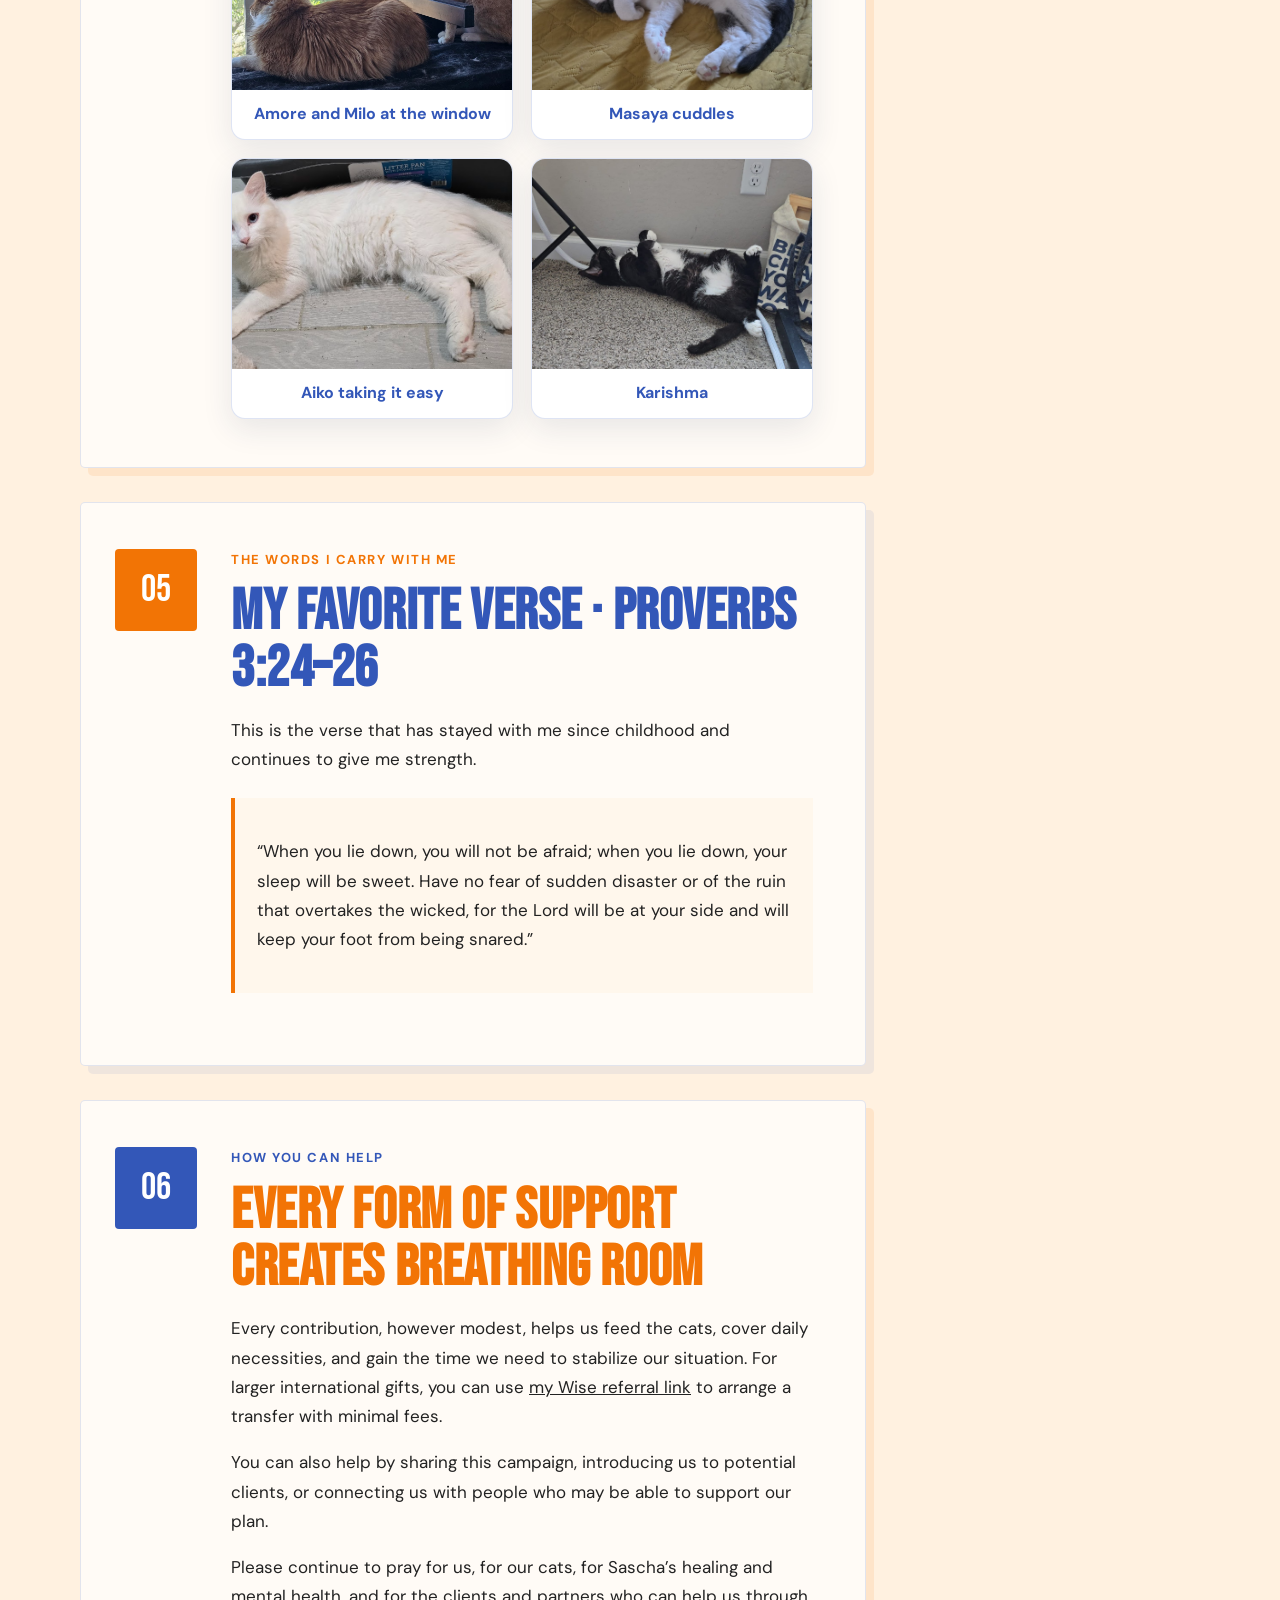
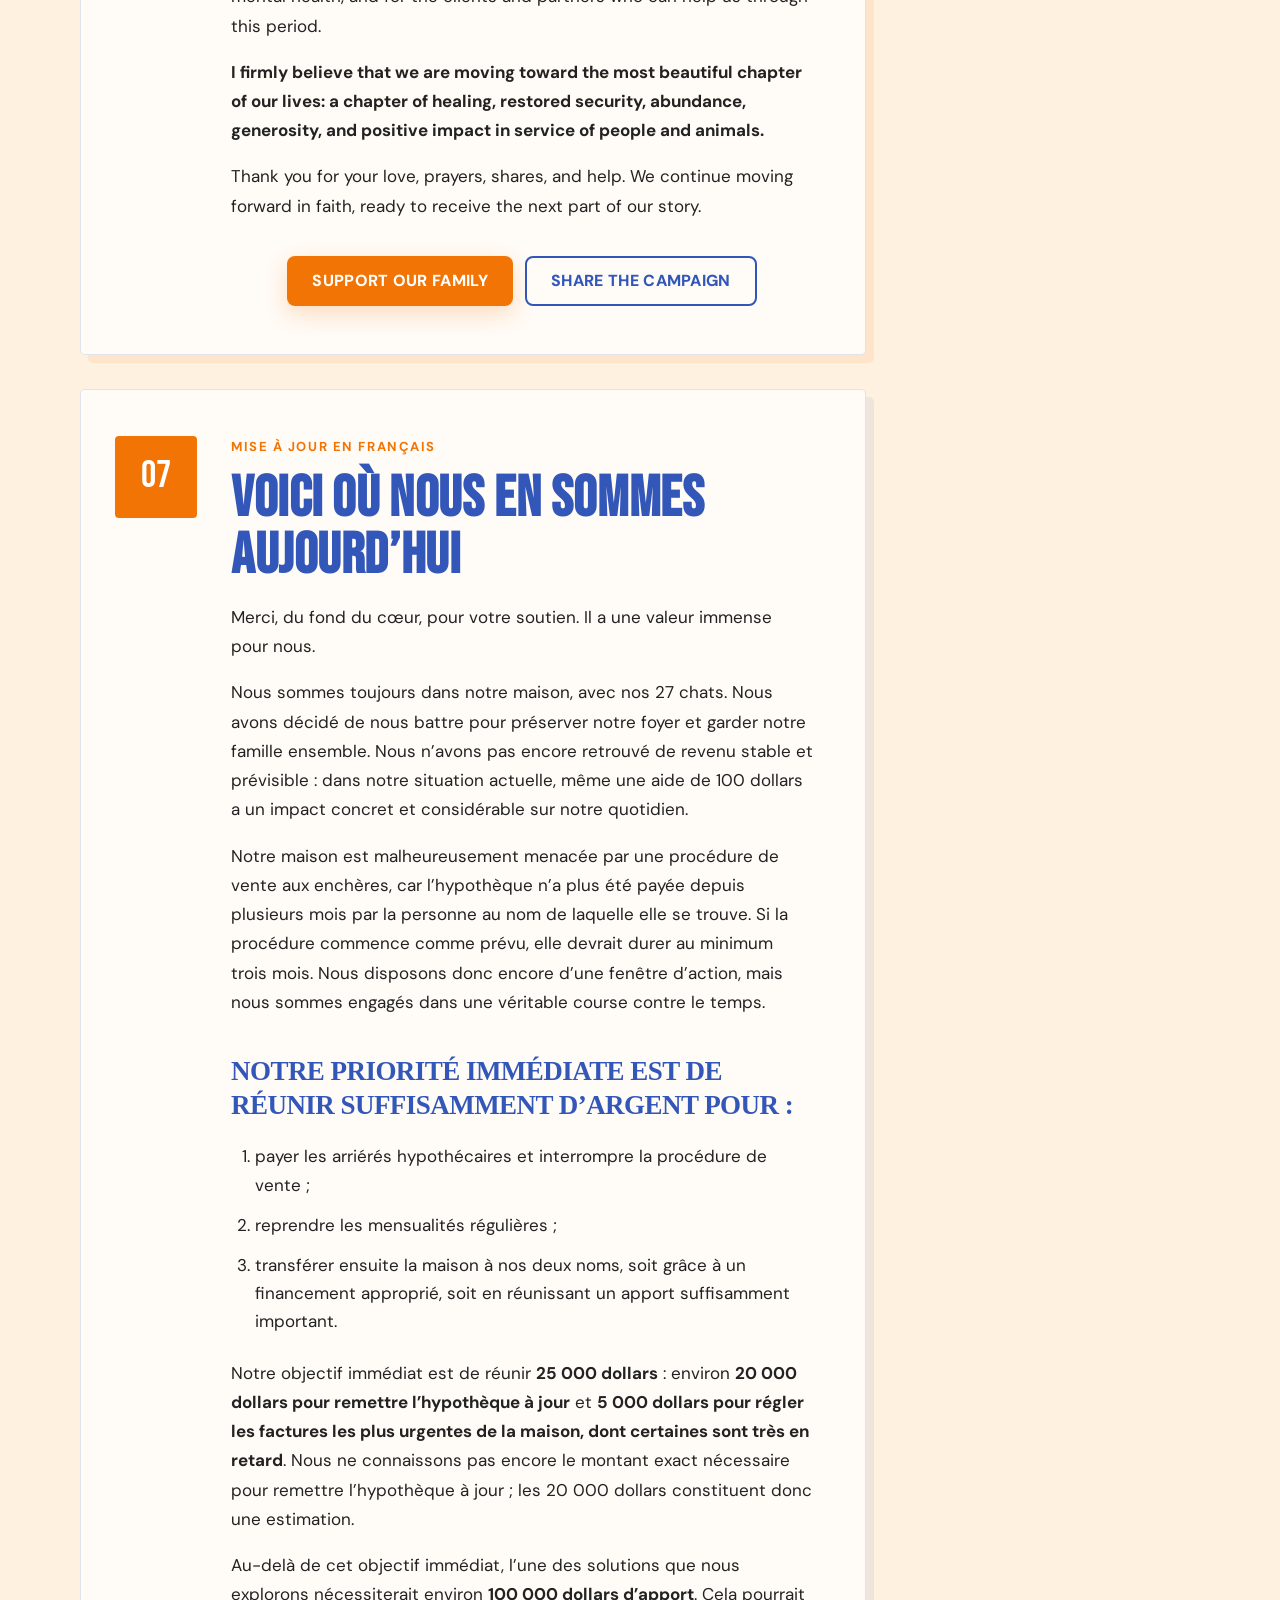
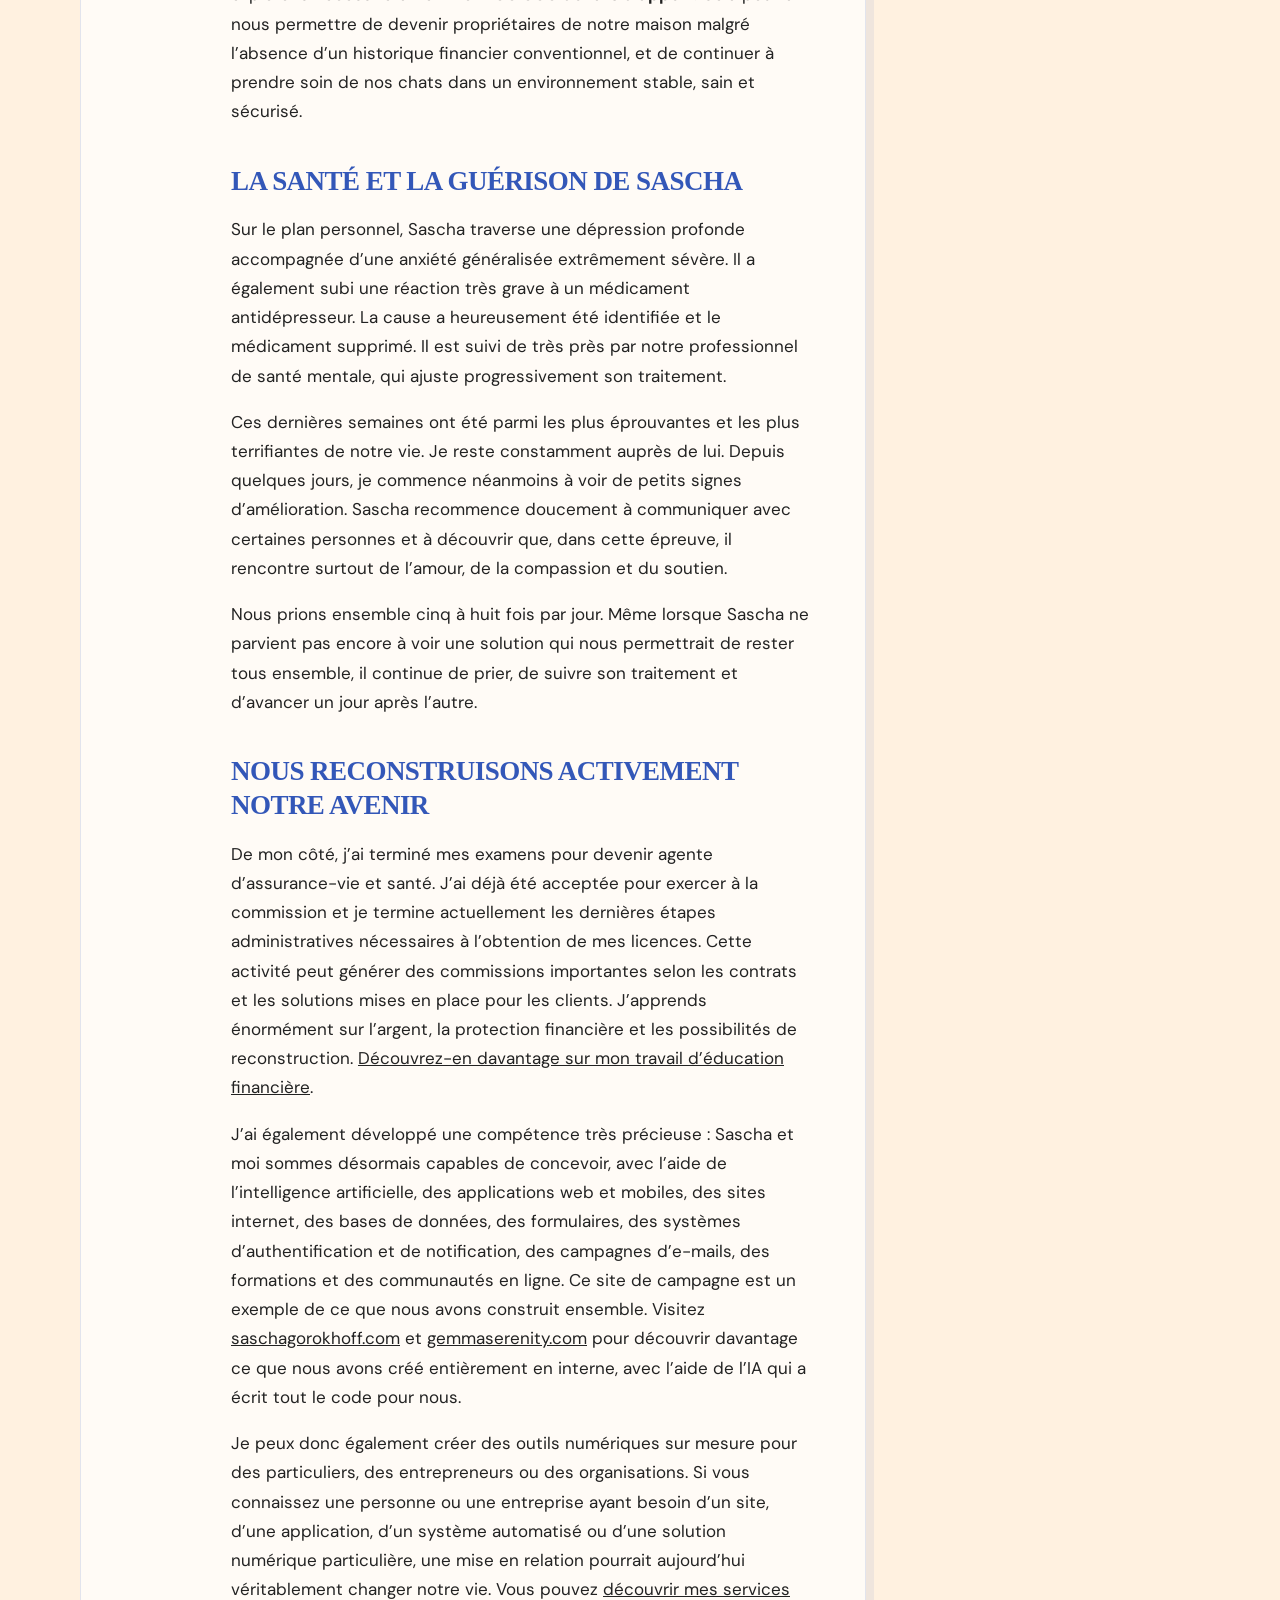
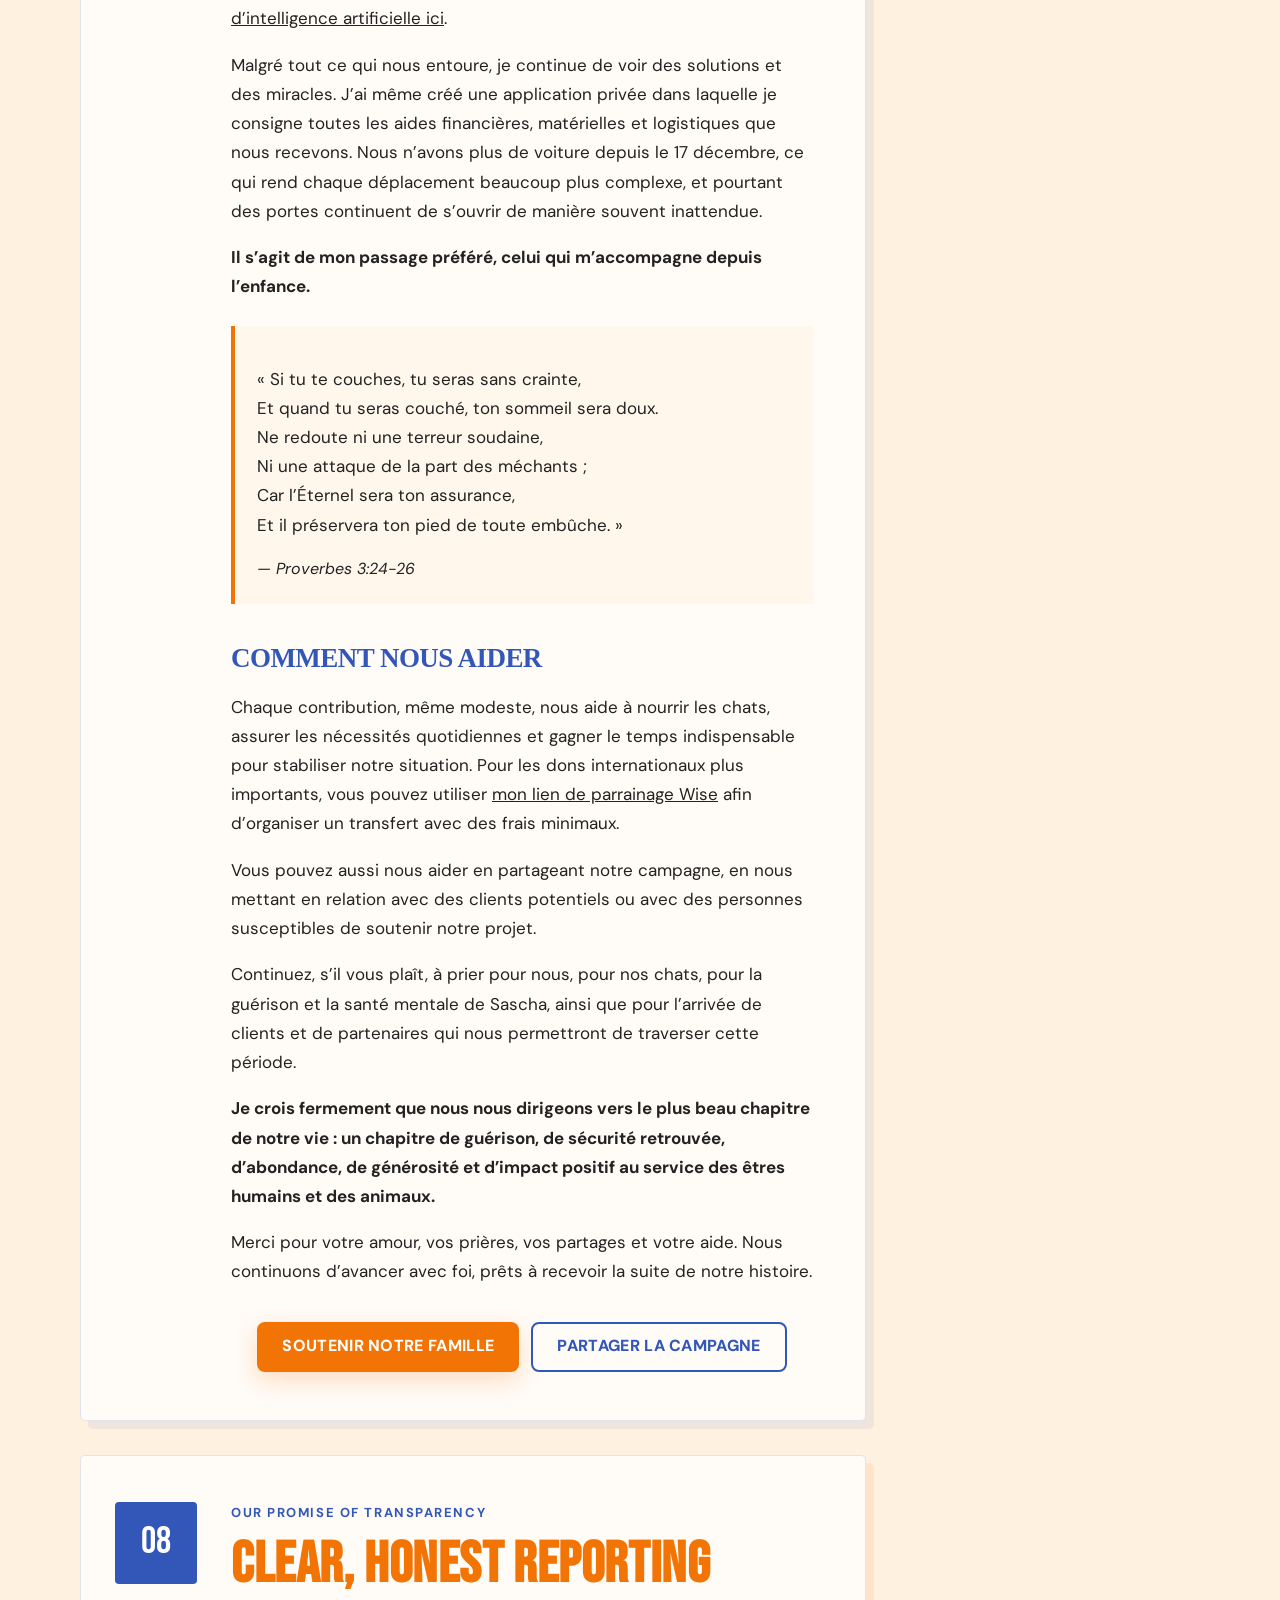
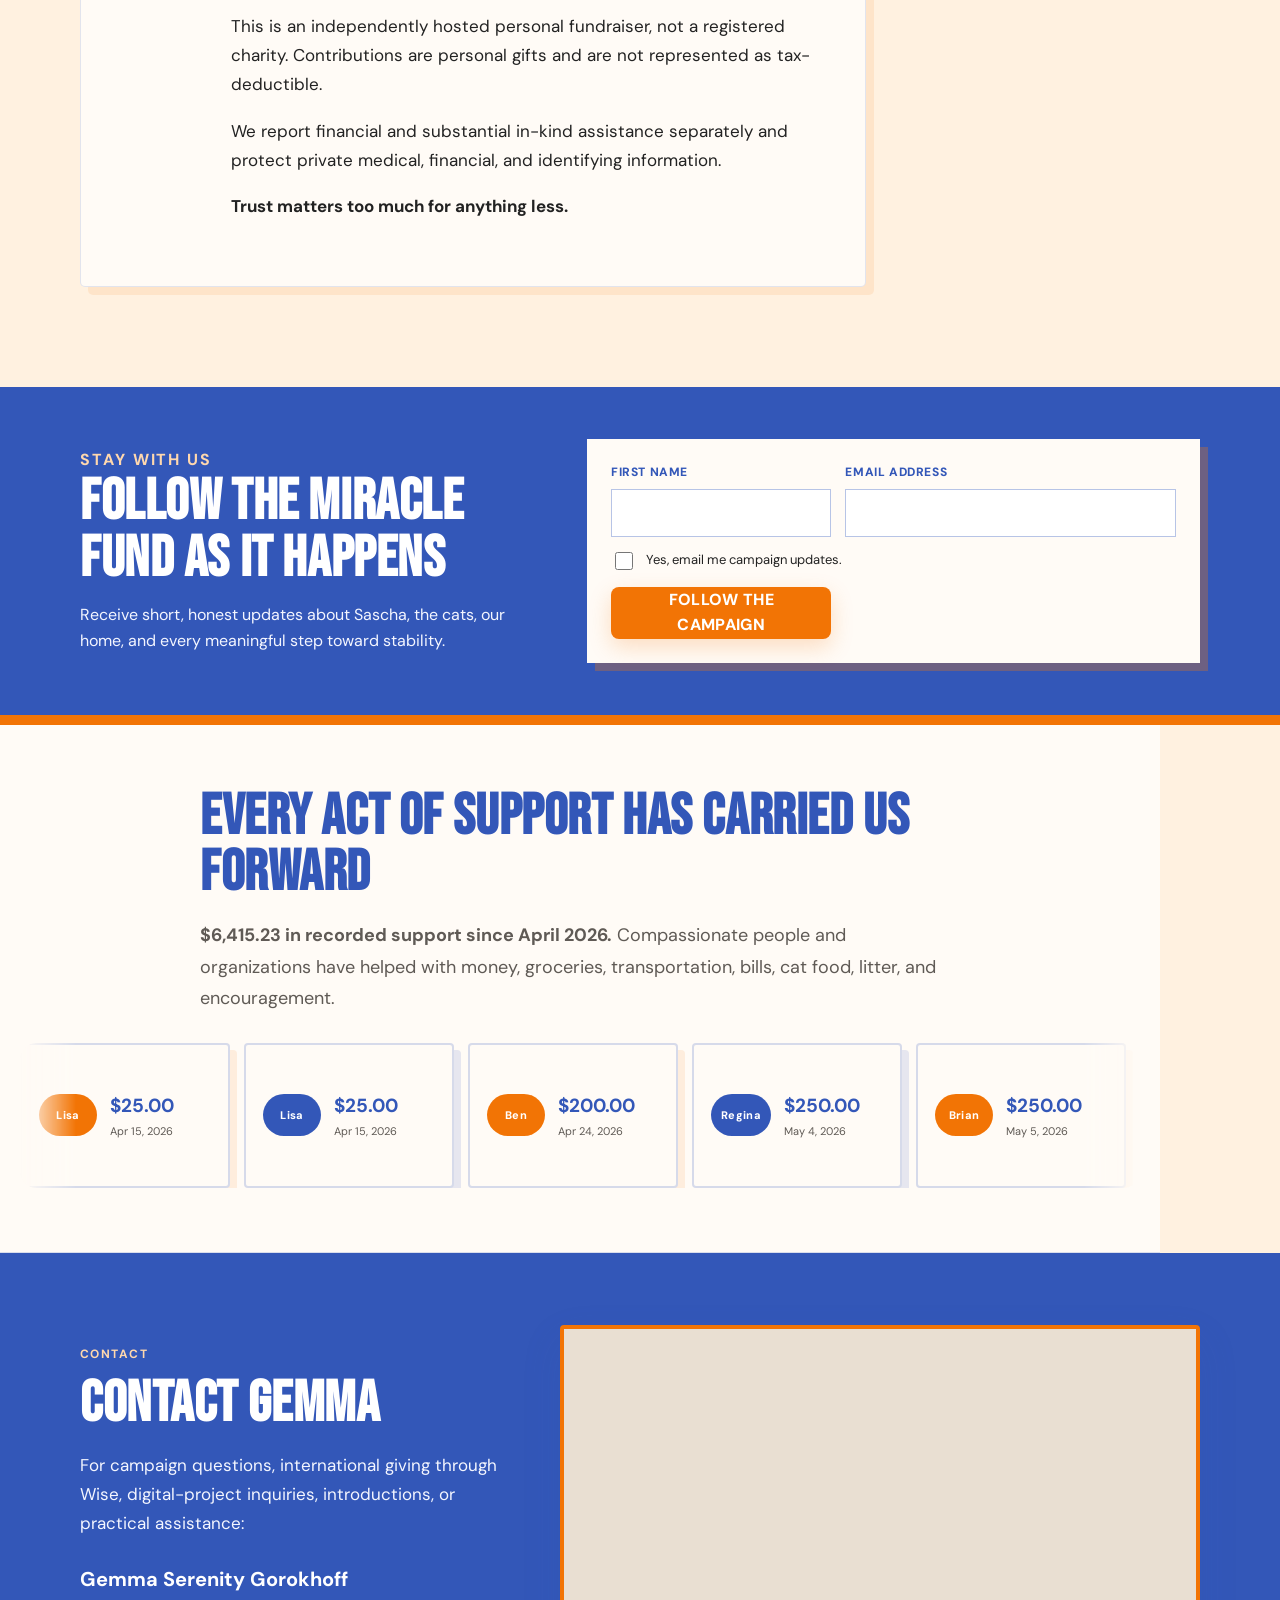
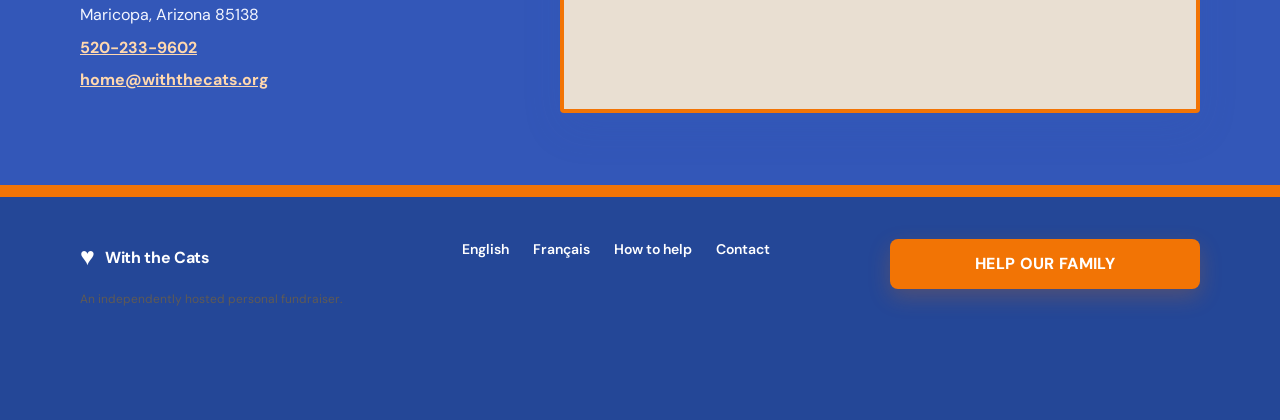
==== commit 8a97f797: "Lead campaign with immediate 25000 goal" ====
--- a/index.html
+++ b/index.html
@@ -13,16 +13,16 @@
   <a class="skip-link" href="#story">Skip to our update</a>
   <header class="site-header"><div class="shell nav-wrap"><a class="brand" href="#top"><img src="assets/withthecatsorg-logo.png" alt="" width="40" height="40"><span>With the Cats</span></a><nav aria-label="Primary navigation"><a href="#story">Our update</a><a href="#francais" lang="fr">Français</a><a href="#ways">How to help</a><a href="#transparency">Transparency</a><a href="#contact">Contact</a></nav><button class="button button-small button-outline js-share" type="button">Share our story</button></div></header>
   <main id="top">
-    <section class="hero calm-hero" aria-labelledby="campaign-title"><div class="shell hero-grid"><div class="hero-copy"><p class="eyebrow">A family update · September 8, 2026</p><h1 id="campaign-title">We are still here, still together, and working to protect our home.</h1><p class="hero-lede">Thank you, from the bottom of our hearts, for your support. It means more to us than we can say.</p><p>We are still in our home with our 27 cats. We have chosen to fight for the place that keeps our family safe and together, while rebuilding the stable income we need for the future.</p><div class="hero-video-actions"><button class="button button-primary js-donate" type="button">Help our family</button><a class="button button-inverted" href="#francais" lang="fr">Lire en français</a></div><p class="organizer-byline">Organized by <strong>Gemma Serenity Gorokhoff</strong><br>Maricopa, Arizona</p></div><div class="hero-visual"><figure class="hero-media"><img src="assets/Amore%20and%20Sascha%20in%20Love.jpg" srcset="assets/Amore-Sascha-800.jpg 800w, assets/Amore-Sascha-1200.jpg 1200w" alt="Sascha sharing a loving moment with Amore, an orange cat" width="4000" height="3000"></figure><aside class="donation-card"><p class="section-label">Our immediate focus</p><h2>Protect the home our family depends on</h2><p>Support helps us address the mortgage, care for our cats, meet daily necessities, and restore dependable income.</p><p class="sidebar-milestone"><span>One path we are exploring</span><strong>About $100,000</strong><small>for a down payment that may allow us to acquire the home in our own names.</small></p><button class="button button-primary button-wide js-donate" type="button">Give now</button><button class="other-giving-button js-donate" type="button">Other ways to help</button></aside></div></div></section>
+    <section class="hero calm-hero" aria-labelledby="campaign-title"><div class="shell hero-grid"><div class="hero-copy"><p class="eyebrow">A family update · September 8, 2026</p><h1 id="campaign-title">We are still here, still together, and working to protect our home.</h1><p class="hero-lede">Thank you, from the bottom of our hearts, for your support. It means more to us than we can say.</p><p>We are still in our home with our 27 cats. We have chosen to fight for the place that keeps our family safe and together, while rebuilding the stable income we need for the future.</p><div class="hero-video-actions"><button class="button button-primary js-donate" type="button">Help our family</button><a class="button button-inverted" href="#francais" lang="fr">Lire en français</a></div><p class="organizer-byline">Organized by <strong>Gemma Serenity Gorokhoff</strong><br>Maricopa, Arizona</p></div><div class="hero-visual"><figure class="hero-media"><img src="assets/Amore%20and%20Sascha%20in%20Love.jpg" srcset="assets/Amore-Sascha-800.jpg 800w, assets/Amore-Sascha-1200.jpg 1200w" alt="Sascha sharing a loving moment with Amore, an orange cat" width="4000" height="3000"></figure><aside class="donation-card"><p class="section-label">Our immediate focus</p><h2>Protect the home our family depends on</h2><p>Support helps us address the mortgage, care for our cats, meet daily necessities, and restore dependable income.</p><p class="sidebar-milestone"><span>Our immediate fundraising goal</span><strong>$25,000</strong><small>An estimated $20,000 to reinstate the mortgage, plus $5,000 toward our most urgent overdue household bills. The exact mortgage amount is not yet known.</small></p><button class="button button-primary button-wide js-donate" type="button">Give now</button><button class="other-giving-button js-donate" type="button">Other ways to help</button></aside></div></div></section>
     <section class="bilingual-notice"><div class="shell"><p><strong>This update is available in English and French.</strong> Cette mise à jour est disponible en anglais et en français.</p><div><a href="#story">Read in English</a><a href="#francais" lang="fr">Lire en français</a></div></div></section>
     <div class="story-shell shell neutral-story-shell"><article class="story" id="story" lang="en">
-      <section><p class="section-label">Our latest update</p><h2>Where we are today</h2><p>We are still in our home with our 27 cats. We have decided to do everything we can to preserve our home and keep our family together.</p><p>We have not yet restored a stable and predictable income. In our current situation, even a gift of $100 makes a real and significant difference in our daily lives.</p><p>Our home is at risk of an auction process because the mortgage, which is held in another person’s name, has not been paid for several months. If the process begins as expected, we understand that it should take at least three months. That gives us a window in which to act, but we are in a genuine race against time.</p><h3>Our immediate priorities</h3><ol><li>Pay the mortgage arrears and stop the auction process.</li><li>Resume the regular monthly payments.</li><li>Transfer the home into both of our names through suitable financing or a sufficiently large down payment.</li></ol><p>One solution we are exploring would require a down payment of approximately <strong>$100,000</strong>. It may allow us to become the owners of our home despite not having a conventional financial history, and to continue caring for our cats in a stable, healthy, and secure environment.</p></section>
+      <section><p class="section-label">Our latest update</p><h2>Where we are today</h2><p>We are still in our home with our 27 cats. We have decided to do everything we can to preserve our home and keep our family together.</p><p>We have not yet restored a stable and predictable income. In our current situation, even a gift of $100 makes a real and significant difference in our daily lives.</p><p>Our home is at risk of an auction process because the mortgage, which is held in another person’s name, has not been paid for several months. If the process begins as expected, we understand that it should take at least three months. That gives us a window in which to act, but we are in a genuine race against time.</p><h3>Our immediate priorities</h3><ol><li>Pay the mortgage arrears and stop the auction process.</li><li>Resume the regular monthly payments.</li><li>Transfer the home into both of our names through suitable financing or a sufficiently large down payment.</li></ol><p>Our immediate fundraising goal is <strong>$25,000</strong>: an estimated <strong>$20,000 to reinstate the mortgage</strong> and <strong>$5,000 to pay our most urgent overdue household bills</strong>. We do not yet know the exact amount required to reinstate the mortgage, so the $20,000 figure is an estimate.</p><p>Beyond this immediate milestone, one solution we are exploring would require a down payment of approximately <strong>$100,000</strong>. It may allow us to become the owners of our home despite not having a conventional financial history, and to continue caring for our cats in a stable, healthy, and secure environment.</p></section>
       <section><p class="section-label">Health and healing</p><h2>Sascha is receiving close professional care</h2><p>Sascha is going through a profound depression accompanied by extremely severe generalized anxiety. He also experienced a very serious reaction to an antidepressant. Thankfully, the cause was identified and the medication was discontinued. Our mental-health professional is monitoring him closely and gradually adjusting his treatment.</p><p>These past weeks have been among the most difficult and frightening of our lives. I remain constantly by his side. In recent days, however, I have begun to see small signs of improvement. Sascha is slowly beginning to communicate with some people again and to discover that, in this ordeal, he is encountering above all love, compassion, and support.</p><p>We pray together five to eight times each day. Even when Sascha cannot yet see a solution that would allow all of us to remain together, he continues to pray, follow his treatment, and move forward one day at a time.</p></section>
       <section><p class="section-label">Rebuilding our future</p><h2>We are actively creating new sources of income</h2><p>I have completed my examinations to become a life and health insurance agent. I have already been accepted for commission-based work and am completing the final administrative steps required for my licenses. I am learning a great deal about money, financial protection, and the possibilities for rebuilding. <a href="https://cyl.howmoneyworks.com/gemmaserenity" target="_blank" rel="noopener noreferrer">Find out more about my financial-education work</a>.</p><p>Sascha and I have also developed valuable practical skills. With the help of artificial intelligence, we can now design web and mobile applications, websites, databases, forms, authentication and notification systems, email campaigns, training programs, and online communities. This campaign website is one example of what we have built together. Have a look at <a href="https://saschagorokhoff.com" target="_blank" rel="noopener noreferrer">saschagorokhoff.com</a> and <a href="https://gemmaserenity.com" target="_blank" rel="noopener noreferrer">gemmaserenity.com</a> to see more of what we have created entirely in-house, with AI writing the code for us.</p><p>I can create custom digital tools for individuals, entrepreneurs, and organizations. If you know a person or business that needs a website, an application, an automated system, or another digital solution, an introduction could truly change our lives right now. You can <a href="https://gemmaserenity.com/gemma-ai-services" target="_blank" rel="noopener noreferrer">explore my AI services here</a>.</p><p>We have been without a car since December 17, which makes every trip much more complicated. Even so, doors continue to open in unexpected ways.</p></section>
       <section class="cat-gallery" aria-labelledby="cat-gallery-title"><p class="section-label">Meet our family</p><h2 id="cat-gallery-title">The cats at the heart of our home</h2><p>They each have their own personality, routines, friendships, and special way of bringing love into our lives. These are some of the family members your support helps us keep safe and together.</p><div class="cat-gallery-grid"><figure><img src="assets/Aiko%20in%20his%20box.png" alt="Aiko relaxing inside his favorite box" loading="lazy"><figcaption>Aiko in his favorite box</figcaption></figure><figure><img src="assets/Kalea%20on%20his%20throne.png" alt="Kalea sitting proudly on his throne" loading="lazy"><figcaption>Kalea on his throne</figcaption></figure><figure><img src="assets/Amore%20and%20Milo%20at%20the%20office%20window.png" alt="Amore and Milo together at the office window" loading="lazy"><figcaption>Amore and Milo at the window</figcaption></figure><figure><img src="assets/Masaya%20cuddles.png" alt="Masaya enjoying a cuddle" loading="lazy"><figcaption>Masaya cuddles</figcaption></figure><figure><img src="assets/Aiko%20laying%20on%20the%20floor.png" alt="Aiko stretched out comfortably on the floor" loading="lazy"><figcaption>Aiko taking it easy</figcaption></figure><figure><img src="assets/karishma-cat.jpeg" alt="Karishma, one of Gemma and Sascha's beloved cats" loading="lazy"><figcaption>Karishma</figcaption></figure></div></section>
       <section class="scripture"><p class="section-label">The words I carry with me</p><h2>My favorite verse · Proverbs 3:24–26</h2><p>This is the verse that has stayed with me since childhood and continues to give me strength.</p><blockquote><p>“When you lie down, you will not be afraid; when you lie down, your sleep will be sweet. Have no fear of sudden disaster or of the ruin that overtakes the wicked, for the Lord will be at your side and will keep your foot from being snared.”</p></blockquote></section>
       <section id="ways"><p class="section-label">How you can help</p><h2>Every form of support creates breathing room</h2><p>Every contribution, however modest, helps us feed the cats, cover daily necessities, and gain the time we need to stabilize our situation. For larger international gifts, you can use <a href="https://wise.com/invite/dic/gemmaserenityg1" target="_blank" rel="noopener noreferrer">my Wise referral link</a> to arrange a transfer with minimal fees.</p><p>You can also help by sharing this campaign, introducing us to potential clients, or connecting us with people who may be able to support our plan.</p><p>Please continue to pray for us, for our cats, for Sascha’s healing and mental health, and for the clients and partners who can help us through this period.</p><p><strong>I firmly believe that we are moving toward the most beautiful chapter of our lives: a chapter of healing, restored security, abundance, generosity, and positive impact in service of people and animals.</strong></p><p>Thank you for your love, prayers, shares, and help. We continue moving forward in faith, ready to receive the next part of our story.</p><div class="hero-video-actions"><button class="button button-primary js-donate" type="button">Support our family</button><button class="button button-outline js-share" type="button">Share the campaign</button></div></section>
-      <section class="french-update" id="francais" lang="fr"><p class="section-label">Mise à jour en français</p><h2>Voici où nous en sommes aujourd’hui</h2><p>Merci, du fond du cœur, pour votre soutien. Il a une valeur immense pour nous.</p><p>Nous sommes toujours dans notre maison, avec nos 27 chats. Nous avons décidé de nous battre pour préserver notre foyer et garder notre famille ensemble. Nous n’avons pas encore retrouvé de revenu stable et prévisible : dans notre situation actuelle, même une aide de 100 dollars a un impact concret et considérable sur notre quotidien.</p><p>Notre maison est malheureusement menacée par une procédure de vente aux enchères, car l’hypothèque n’a plus été payée depuis plusieurs mois par la personne au nom de laquelle elle se trouve. Si la procédure commence comme prévu, elle devrait durer au minimum trois mois. Nous disposons donc encore d’une fenêtre d’action, mais nous sommes engagés dans une véritable course contre le temps.</p><h3>Notre priorité immédiate est de réunir suffisamment d’argent pour :</h3><ol><li>payer les arriérés hypothécaires et interrompre la procédure de vente ;</li><li>reprendre les mensualités régulières ;</li><li>transférer ensuite la maison à nos deux noms, soit grâce à un financement approprié, soit en réunissant un apport suffisamment important.</li></ol><p>L’une des solutions que nous explorons nécessiterait environ <strong>100 000 dollars d’apport</strong>. Cela pourrait nous permettre de devenir propriétaires de notre maison malgré l’absence d’un historique financier conventionnel, et de continuer à prendre soin de nos chats dans un environnement stable, sain et sécurisé.</p><h3>La santé et la guérison de Sascha</h3><p>Sur le plan personnel, Sascha traverse une dépression profonde accompagnée d’une anxiété généralisée extrêmement sévère. Il a également subi une réaction très grave à un médicament antidépresseur. La cause a heureusement été identifiée et le médicament supprimé. Il est suivi de très près par notre professionnel de santé mentale, qui ajuste progressivement son traitement.</p><p>Ces dernières semaines ont été parmi les plus éprouvantes et les plus terrifiantes de notre vie. Je reste constamment auprès de lui. Depuis quelques jours, je commence néanmoins à voir de petits signes d’amélioration. Sascha recommence doucement à communiquer avec certaines personnes et à découvrir que, dans cette épreuve, il rencontre surtout de l’amour, de la compassion et du soutien.</p><p>Nous prions ensemble cinq à huit fois par jour. Même lorsque Sascha ne parvient pas encore à voir une solution qui nous permettrait de rester tous ensemble, il continue de prier, de suivre son traitement et d’avancer un jour après l’autre.</p><h3>Nous reconstruisons activement notre avenir</h3><p>De mon côté, j’ai terminé mes examens pour devenir agente d’assurance-vie et santé. J’ai déjà été acceptée pour exercer à la commission et je termine actuellement les dernières étapes administratives nécessaires à l’obtention de mes licences. Cette activité peut générer des commissions importantes selon les contrats et les solutions mises en place pour les clients. J’apprends énormément sur l’argent, la protection financière et les possibilités de reconstruction. <a href="https://cyl.howmoneyworks.com/gemmaserenity" target="_blank" rel="noopener noreferrer">Découvrez-en davantage sur mon travail d’éducation financière</a>.</p><p>J’ai également développé une compétence très précieuse : Sascha et moi sommes désormais capables de concevoir, avec l’aide de l’intelligence artificielle, des applications web et mobiles, des sites internet, des bases de données, des formulaires, des systèmes d’authentification et de notification, des campagnes d’e-mails, des formations et des communautés en ligne. Ce site de campagne est un exemple de ce que nous avons construit ensemble. Visitez <a href="https://saschagorokhoff.com" target="_blank" rel="noopener noreferrer">saschagorokhoff.com</a> et <a href="https://gemmaserenity.com" target="_blank" rel="noopener noreferrer">gemmaserenity.com</a> pour découvrir davantage ce que nous avons créé entièrement en interne, avec l’aide de l’IA qui a écrit tout le code pour nous.</p><p>Je peux donc également créer des outils numériques sur mesure pour des particuliers, des entrepreneurs ou des organisations. Si vous connaissez une personne ou une entreprise ayant besoin d’un site, d’une application, d’un système automatisé ou d’une solution numérique particulière, une mise en relation pourrait aujourd’hui véritablement changer notre vie. Vous pouvez <a href="https://gemmaserenity.com/gemma-ai-services" target="_blank" rel="noopener noreferrer">découvrir mes services d’intelligence artificielle ici</a>.</p><p>Malgré tout ce qui nous entoure, je continue de voir des solutions et des miracles. J’ai même créé une application privée dans laquelle je consigne toutes les aides financières, matérielles et logistiques que nous recevons. Nous n’avons plus de voiture depuis le 17 décembre, ce qui rend chaque déplacement beaucoup plus complexe, et pourtant des portes continuent de s’ouvrir de manière souvent inattendue.</p><p><strong>Il s’agit de mon passage préféré, celui qui m’accompagne depuis l’enfance.</strong></p><blockquote><p>« Si tu te couches, tu seras sans crainte,<br>Et quand tu seras couché, ton sommeil sera doux.<br>Ne redoute ni une terreur soudaine,<br>Ni une attaque de la part des méchants ;<br>Car l’Éternel sera ton assurance,<br>Et il préservera ton pied de toute embûche. »</p><cite>— Proverbes 3:24-26</cite></blockquote><h3>Comment nous aider</h3><p>Chaque contribution, même modeste, nous aide à nourrir les chats, assurer les nécessités quotidiennes et gagner le temps indispensable pour stabiliser notre situation. Pour les dons internationaux plus importants, vous pouvez utiliser <a href="https://wise.com/invite/dic/gemmaserenityg1" target="_blank" rel="noopener noreferrer">mon lien de parrainage Wise</a> afin d’organiser un transfert avec des frais minimaux.</p><p>Vous pouvez aussi nous aider en partageant notre campagne, en nous mettant en relation avec des clients potentiels ou avec des personnes susceptibles de soutenir notre projet.</p><p>Continuez, s’il vous plaît, à prier pour nous, pour nos chats, pour la guérison et la santé mentale de Sascha, ainsi que pour l’arrivée de clients et de partenaires qui nous permettront de traverser cette période.</p><p><strong>Je crois fermement que nous nous dirigeons vers le plus beau chapitre de notre vie : un chapitre de guérison, de sécurité retrouvée, d’abondance, de générosité et d’impact positif au service des êtres humains et des animaux.</strong></p><p>Merci pour votre amour, vos prières, vos partages et votre aide. Nous continuons d’avancer avec foi, prêts à recevoir la suite de notre histoire.</p><div class="hero-video-actions"><button class="button button-primary js-donate" type="button">Soutenir notre famille</button><button class="button button-outline js-share" type="button">Partager la campagne</button></div></section>
+      <section class="french-update" id="francais" lang="fr"><p class="section-label">Mise à jour en français</p><h2>Voici où nous en sommes aujourd’hui</h2><p>Merci, du fond du cœur, pour votre soutien. Il a une valeur immense pour nous.</p><p>Nous sommes toujours dans notre maison, avec nos 27 chats. Nous avons décidé de nous battre pour préserver notre foyer et garder notre famille ensemble. Nous n’avons pas encore retrouvé de revenu stable et prévisible : dans notre situation actuelle, même une aide de 100 dollars a un impact concret et considérable sur notre quotidien.</p><p>Notre maison est malheureusement menacée par une procédure de vente aux enchères, car l’hypothèque n’a plus été payée depuis plusieurs mois par la personne au nom de laquelle elle se trouve. Si la procédure commence comme prévu, elle devrait durer au minimum trois mois. Nous disposons donc encore d’une fenêtre d’action, mais nous sommes engagés dans une véritable course contre le temps.</p><h3>Notre priorité immédiate est de réunir suffisamment d’argent pour :</h3><ol><li>payer les arriérés hypothécaires et interrompre la procédure de vente ;</li><li>reprendre les mensualités régulières ;</li><li>transférer ensuite la maison à nos deux noms, soit grâce à un financement approprié, soit en réunissant un apport suffisamment important.</li></ol><p>Notre objectif immédiat est de réunir <strong>25 000 dollars</strong> : environ <strong>20 000 dollars pour remettre l’hypothèque à jour</strong> et <strong>5 000 dollars pour régler les factures les plus urgentes de la maison, dont certaines sont très en retard</strong>. Nous ne connaissons pas encore le montant exact nécessaire pour remettre l’hypothèque à jour ; les 20 000 dollars constituent donc une estimation.</p><p>Au-delà de cet objectif immédiat, l’une des solutions que nous explorons nécessiterait environ <strong>100 000 dollars d’apport</strong>. Cela pourrait nous permettre de devenir propriétaires de notre maison malgré l’absence d’un historique financier conventionnel, et de continuer à prendre soin de nos chats dans un environnement stable, sain et sécurisé.</p><h3>La santé et la guérison de Sascha</h3><p>Sur le plan personnel, Sascha traverse une dépression profonde accompagnée d’une anxiété généralisée extrêmement sévère. Il a également subi une réaction très grave à un médicament antidépresseur. La cause a heureusement été identifiée et le médicament supprimé. Il est suivi de très près par notre professionnel de santé mentale, qui ajuste progressivement son traitement.</p><p>Ces dernières semaines ont été parmi les plus éprouvantes et les plus terrifiantes de notre vie. Je reste constamment auprès de lui. Depuis quelques jours, je commence néanmoins à voir de petits signes d’amélioration. Sascha recommence doucement à communiquer avec certaines personnes et à découvrir que, dans cette épreuve, il rencontre surtout de l’amour, de la compassion et du soutien.</p><p>Nous prions ensemble cinq à huit fois par jour. Même lorsque Sascha ne parvient pas encore à voir une solution qui nous permettrait de rester tous ensemble, il continue de prier, de suivre son traitement et d’avancer un jour après l’autre.</p><h3>Nous reconstruisons activement notre avenir</h3><p>De mon côté, j’ai terminé mes examens pour devenir agente d’assurance-vie et santé. J’ai déjà été acceptée pour exercer à la commission et je termine actuellement les dernières étapes administratives nécessaires à l’obtention de mes licences. Cette activité peut générer des commissions importantes selon les contrats et les solutions mises en place pour les clients. J’apprends énormément sur l’argent, la protection financière et les possibilités de reconstruction. <a href="https://cyl.howmoneyworks.com/gemmaserenity" target="_blank" rel="noopener noreferrer">Découvrez-en davantage sur mon travail d’éducation financière</a>.</p><p>J’ai également développé une compétence très précieuse : Sascha et moi sommes désormais capables de concevoir, avec l’aide de l’intelligence artificielle, des applications web et mobiles, des sites internet, des bases de données, des formulaires, des systèmes d’authentification et de notification, des campagnes d’e-mails, des formations et des communautés en ligne. Ce site de campagne est un exemple de ce que nous avons construit ensemble. Visitez <a href="https://saschagorokhoff.com" target="_blank" rel="noopener noreferrer">saschagorokhoff.com</a> et <a href="https://gemmaserenity.com" target="_blank" rel="noopener noreferrer">gemmaserenity.com</a> pour découvrir davantage ce que nous avons créé entièrement en interne, avec l’aide de l’IA qui a écrit tout le code pour nous.</p><p>Je peux donc également créer des outils numériques sur mesure pour des particuliers, des entrepreneurs ou des organisations. Si vous connaissez une personne ou une entreprise ayant besoin d’un site, d’une application, d’un système automatisé ou d’une solution numérique particulière, une mise en relation pourrait aujourd’hui véritablement changer notre vie. Vous pouvez <a href="https://gemmaserenity.com/gemma-ai-services" target="_blank" rel="noopener noreferrer">découvrir mes services d’intelligence artificielle ici</a>.</p><p>Malgré tout ce qui nous entoure, je continue de voir des solutions et des miracles. J’ai même créé une application privée dans laquelle je consigne toutes les aides financières, matérielles et logistiques que nous recevons. Nous n’avons plus de voiture depuis le 17 décembre, ce qui rend chaque déplacement beaucoup plus complexe, et pourtant des portes continuent de s’ouvrir de manière souvent inattendue.</p><p><strong>Il s’agit de mon passage préféré, celui qui m’accompagne depuis l’enfance.</strong></p><blockquote><p>« Si tu te couches, tu seras sans crainte,<br>Et quand tu seras couché, ton sommeil sera doux.<br>Ne redoute ni une terreur soudaine,<br>Ni une attaque de la part des méchants ;<br>Car l’Éternel sera ton assurance,<br>Et il préservera ton pied de toute embûche. »</p><cite>— Proverbes 3:24-26</cite></blockquote><h3>Comment nous aider</h3><p>Chaque contribution, même modeste, nous aide à nourrir les chats, assurer les nécessités quotidiennes et gagner le temps indispensable pour stabiliser notre situation. Pour les dons internationaux plus importants, vous pouvez utiliser <a href="https://wise.com/invite/dic/gemmaserenityg1" target="_blank" rel="noopener noreferrer">mon lien de parrainage Wise</a> afin d’organiser un transfert avec des frais minimaux.</p><p>Vous pouvez aussi nous aider en partageant notre campagne, en nous mettant en relation avec des clients potentiels ou avec des personnes susceptibles de soutenir notre projet.</p><p>Continuez, s’il vous plaît, à prier pour nous, pour nos chats, pour la guérison et la santé mentale de Sascha, ainsi que pour l’arrivée de clients et de partenaires qui nous permettront de traverser cette période.</p><p><strong>Je crois fermement que nous nous dirigeons vers le plus beau chapitre de notre vie : un chapitre de guérison, de sécurité retrouvée, d’abondance, de générosité et d’impact positif au service des êtres humains et des animaux.</strong></p><p>Merci pour votre amour, vos prières, vos partages et votre aide. Nous continuons d’avancer avec foi, prêts à recevoir la suite de notre histoire.</p><div class="hero-video-actions"><button class="button button-primary js-donate" type="button">Soutenir notre famille</button><button class="button button-outline js-share" type="button">Partager la campagne</button></div></section>
       <section class="transparency" id="transparency"><p class="section-label">Our promise of transparency</p><h2>Clear, honest reporting</h2><p>This is an independently hosted personal fundraiser, not a registered charity. Contributions are personal gifts and are not represented as tax-deductible.</p><p>We report financial and substantial in-kind assistance separately and protect private medical, financial, and identifying information.</p><p><strong>Trust matters too much for anything less.</strong></p></section>
     </article><aside class="story-donation-rail"><div class="story-donation-card"><p class="story-donation-kicker">Help is always within reach</p><h2>Keep our family together</h2><p>Your help supports the mortgage, daily necessities, cat care, and our path back to dependable income.</p><button class="button button-primary button-wide js-donate" type="button">Give now</button><button class="button button-outline button-wide js-share" type="button">Share the campaign</button></div></aside></div>
     <section class="campaign-follow"><div class="shell campaign-follow-grid"><div><p class="section-label">Stay with us</p><h2>Follow the Miracle Fund as it happens</h2><p>Receive short, honest updates about Sascha, the cats, our home, and every meaningful step toward stability.</p></div><form id="campaign-follow-form" class="campaign-follow-form"><label>First name <input name="first_name" autocomplete="given-name" maxlength="80" required></label><label>Email address <input name="email" type="email" autocomplete="email" maxlength="254" required></label><label class="campaign-follow-consent"><input name="consent" type="checkbox" value="yes" required><span>Yes, email me campaign updates.</span></label><label class="form-honeypot" aria-hidden="true">Website <input name="website" tabindex="-1" autocomplete="off"></label><button class="button button-primary" type="submit">Follow the campaign</button><p id="campaign-follow-status" class="campaign-follow-status" role="status"></p></form></div></section>
@@ -36,3 +36,4 @@
   <div class="toast" role="status" aria-live="polite"></div>
 </body></html>
 
+
--- a/styles.css
+++ b/styles.css
@@ -757,3 +757,31 @@
   .campaign-follow-form .button { width: 100%; }
   .contact-section { padding-block: 58px; }
 }
+
+/* Keep the primary giving callout comfortably readable at every size. */
+.hero .sidebar-milestone {
+  display: grid;
+  grid-template-columns: 1fr;
+  gap: 7px;
+  margin: 22px 0 18px;
+  padding: 18px 20px;
+  font-size: 16px;
+  line-height: 1.45;
+}
+.hero .sidebar-milestone span {
+  color: var(--campaign-charcoal);
+  font-size: 16px;
+  font-weight: 700;
+}
+.hero .sidebar-milestone strong {
+  color: var(--campaign-blue);
+  font-family: "Bebas Neue", Impact, sans-serif;
+  font-size: 34px;
+  line-height: 1;
+}
+.hero .sidebar-milestone small {
+  margin-top: 2px;
+  color: var(--campaign-charcoal);
+  font-size: 16px;
+  line-height: 1.5;
+}
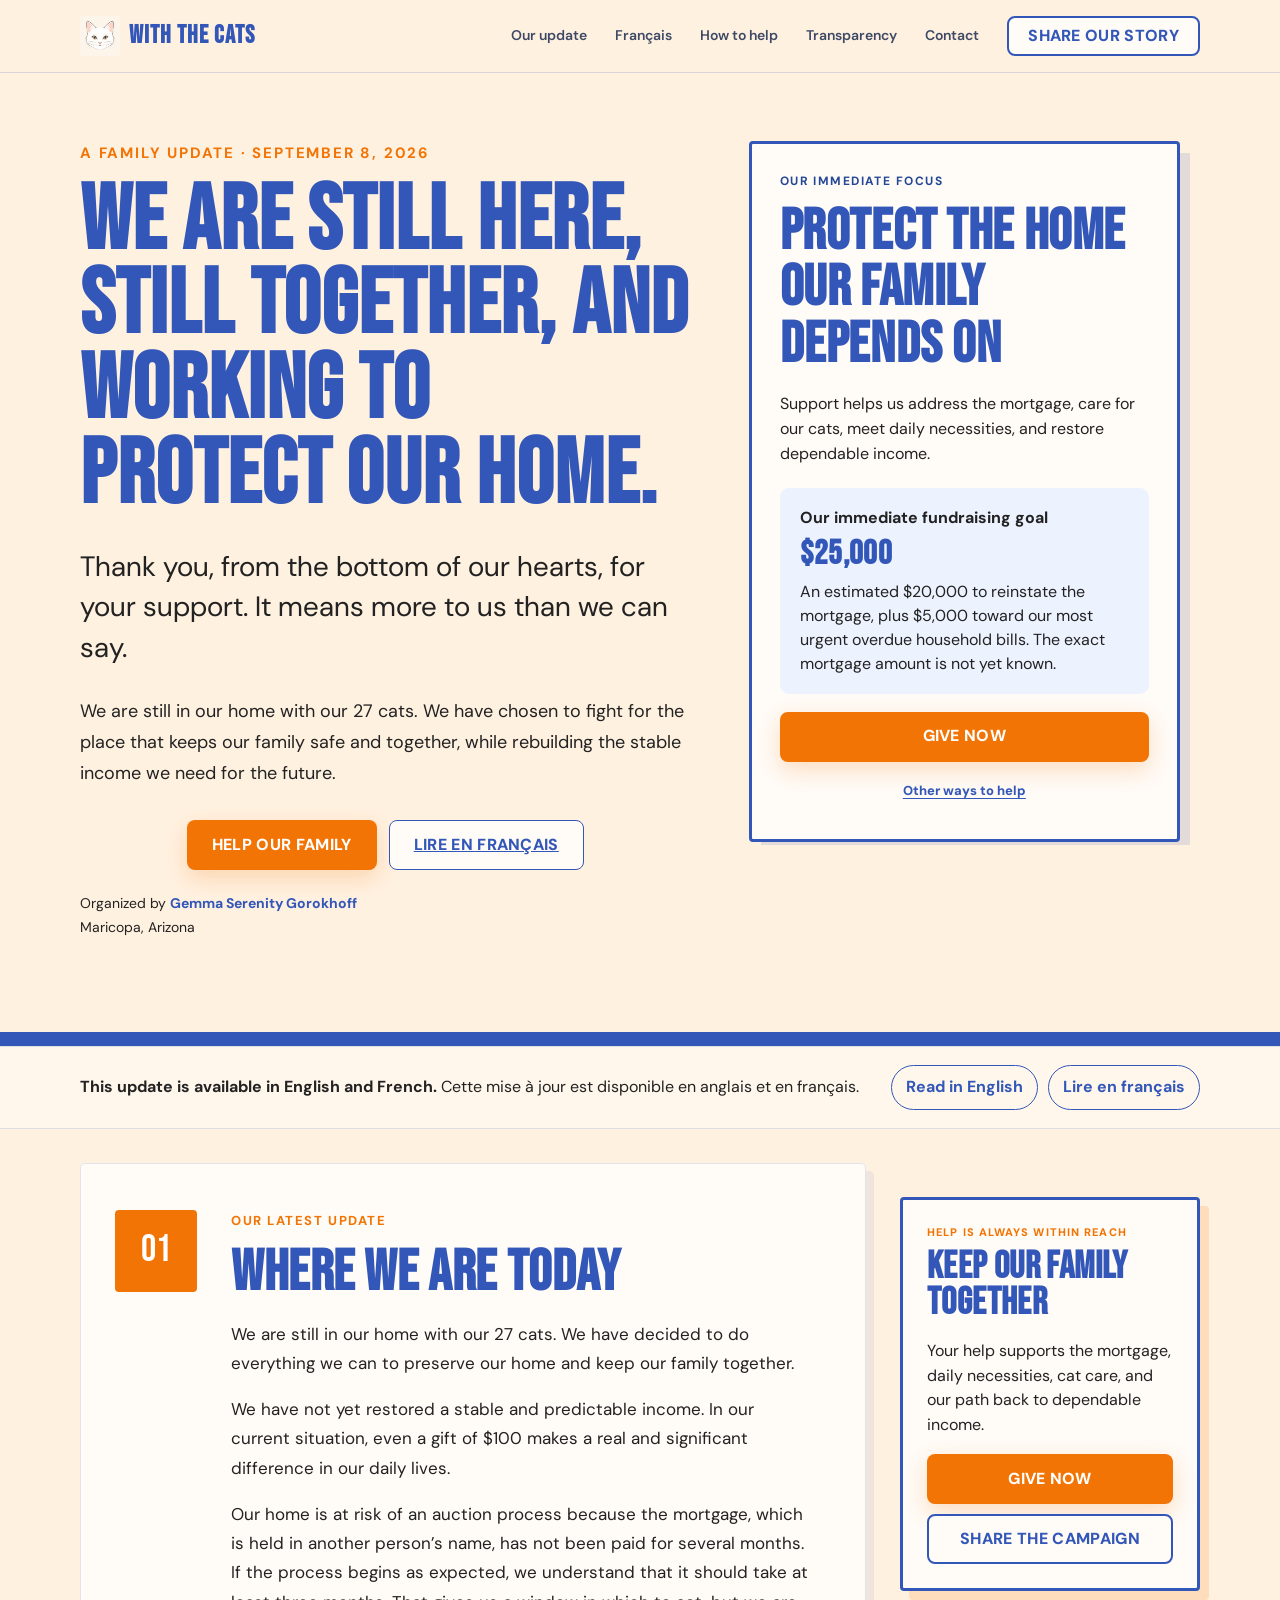
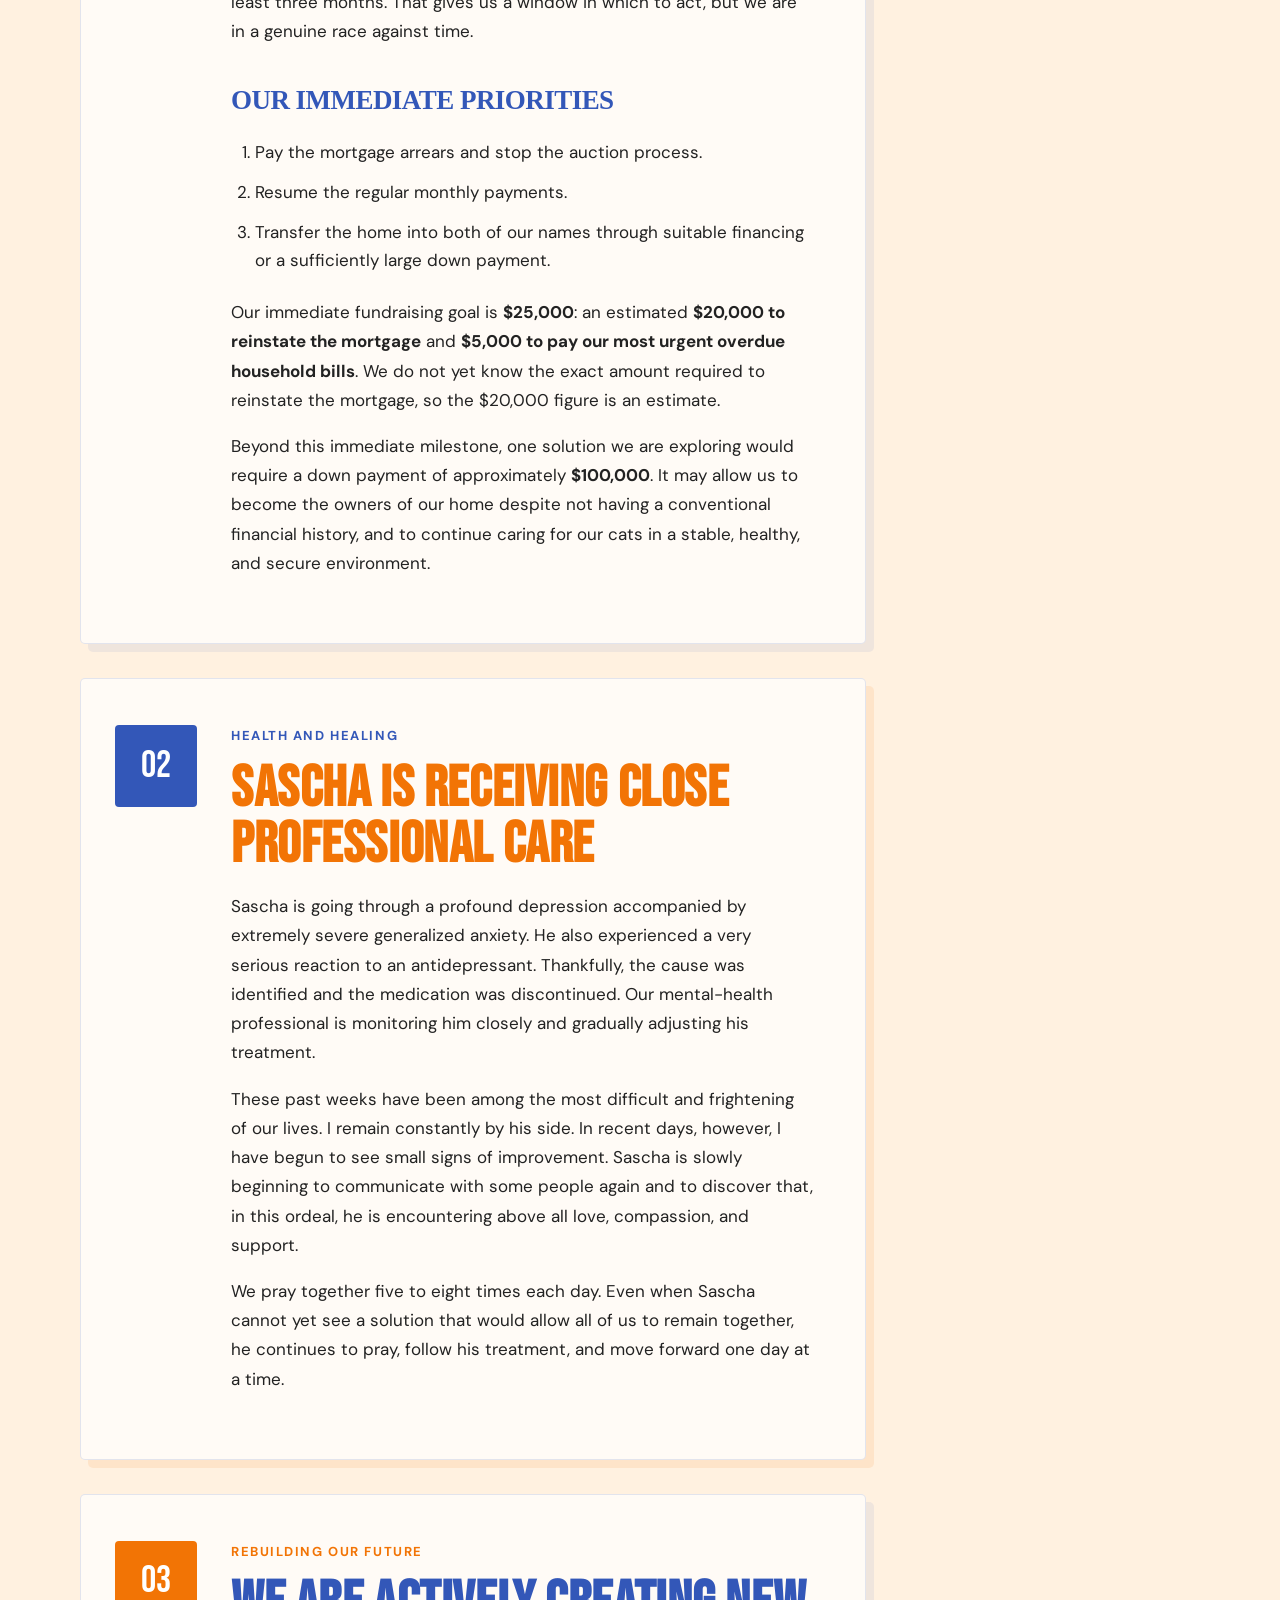
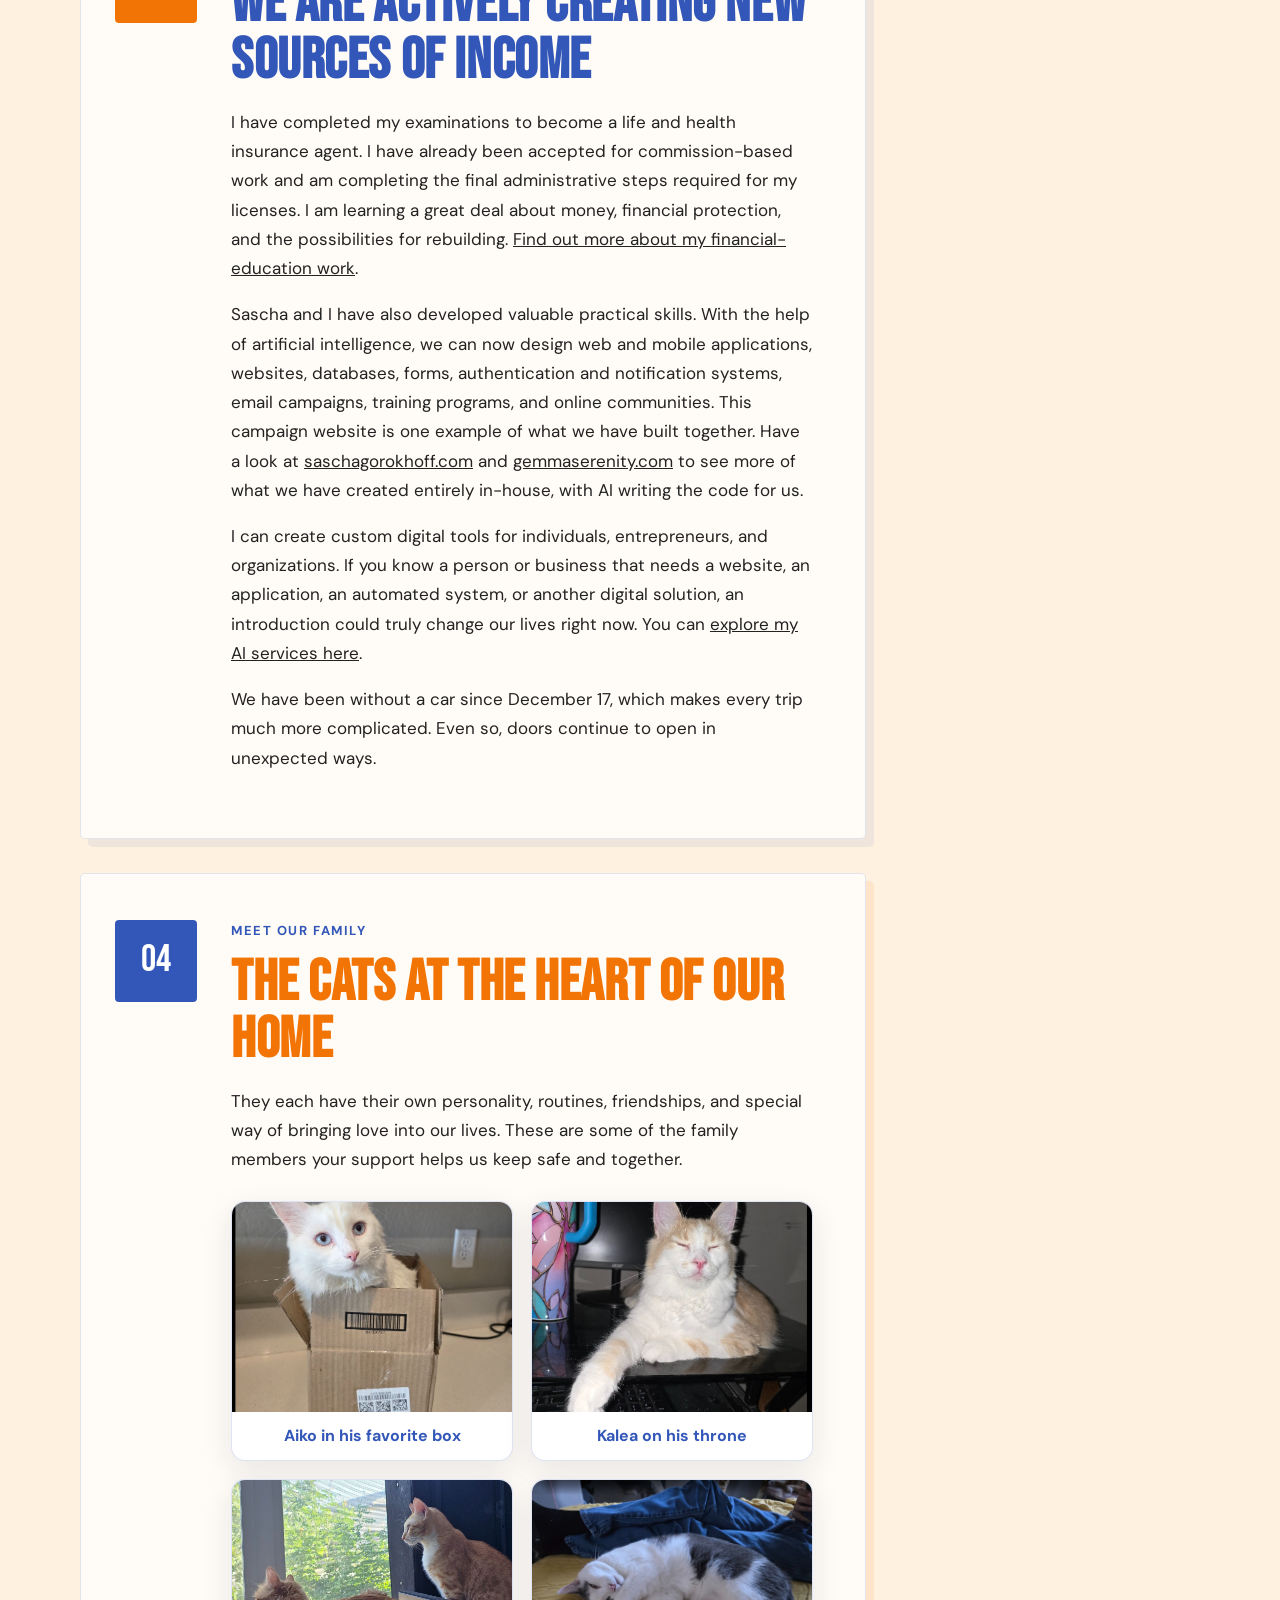
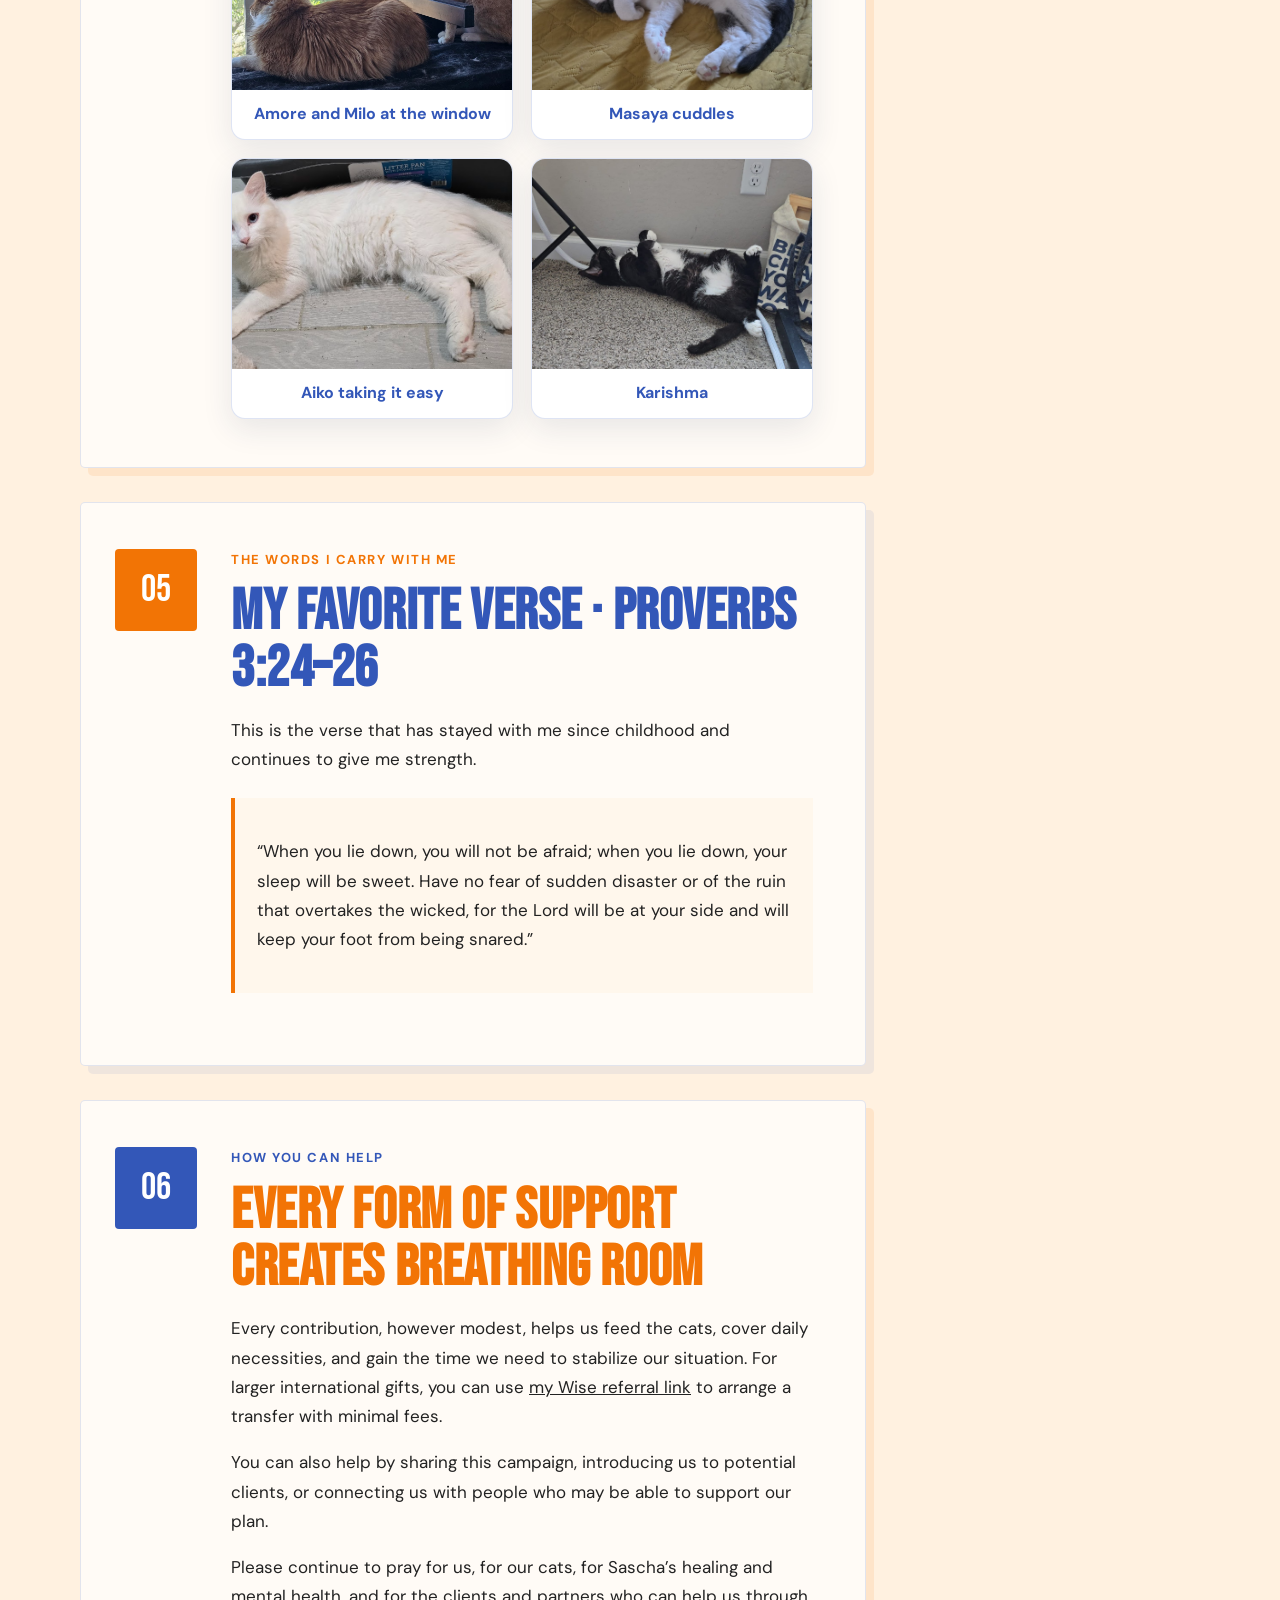
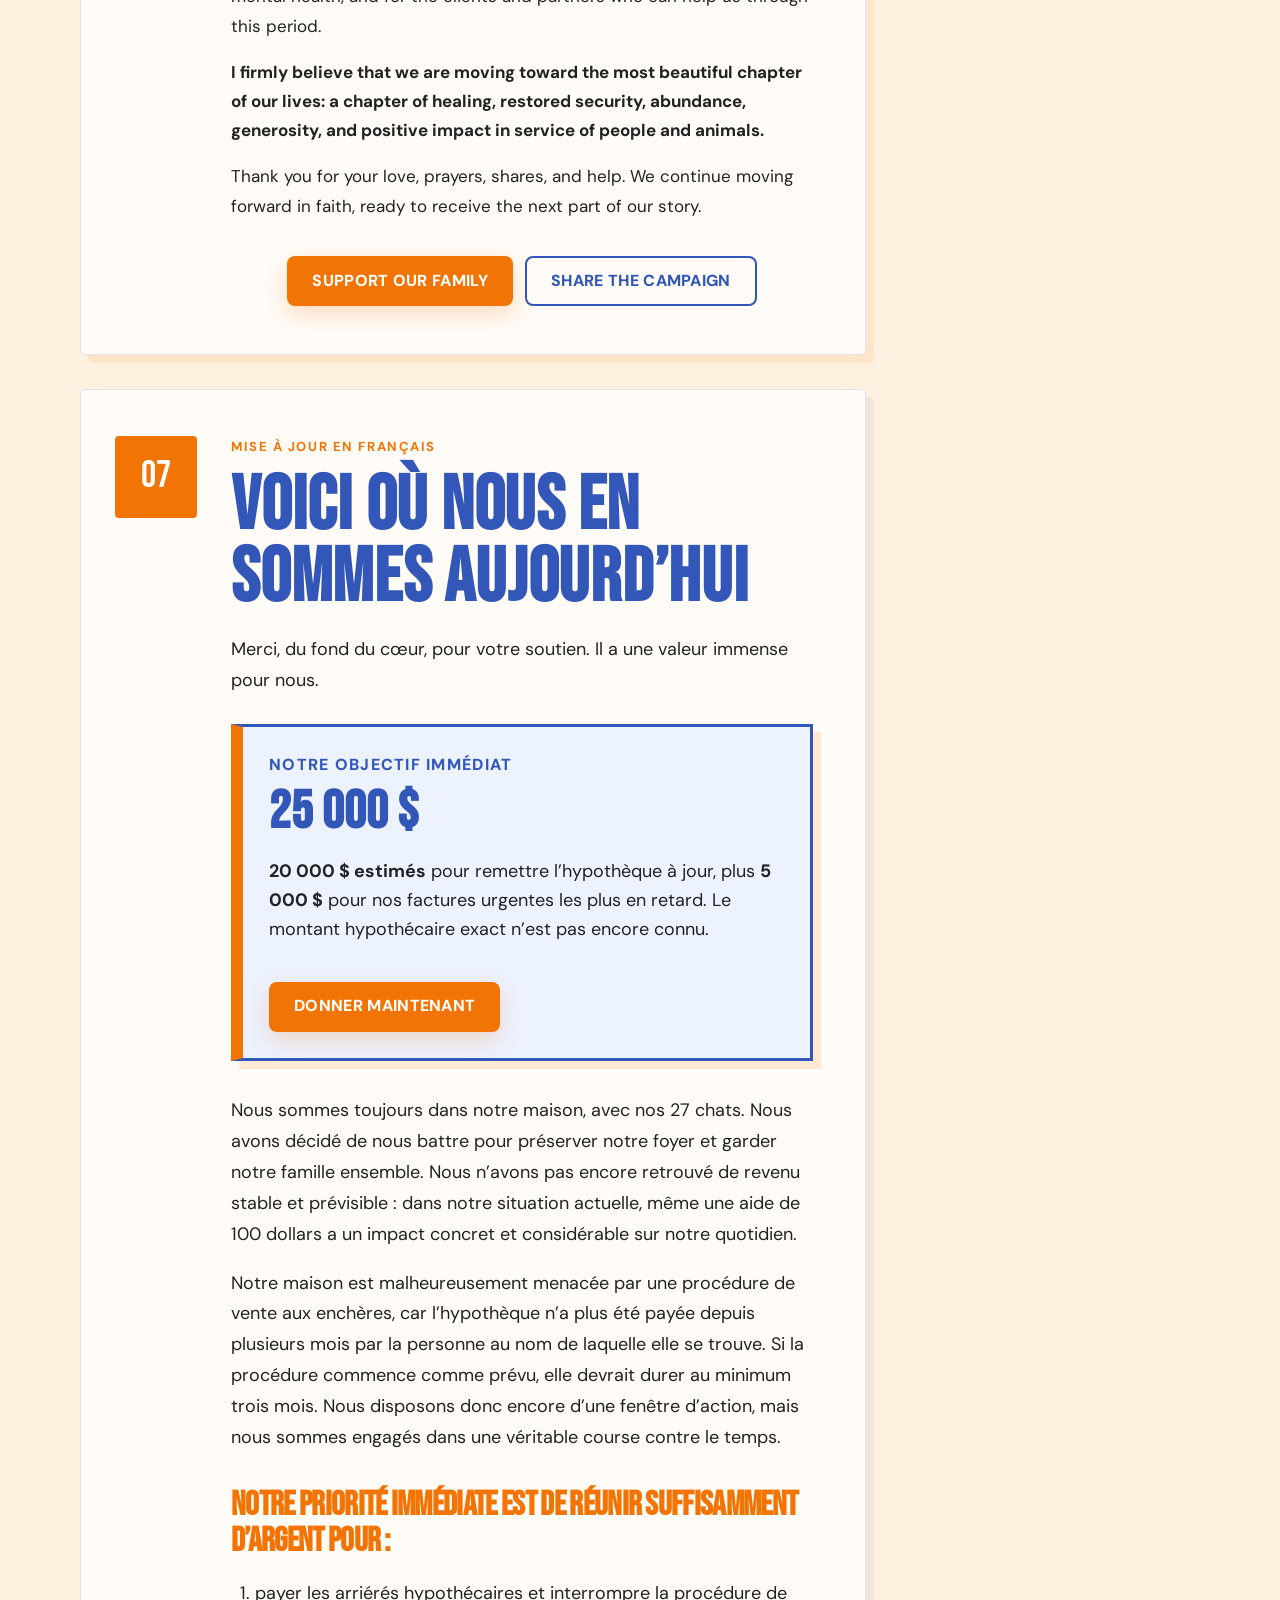
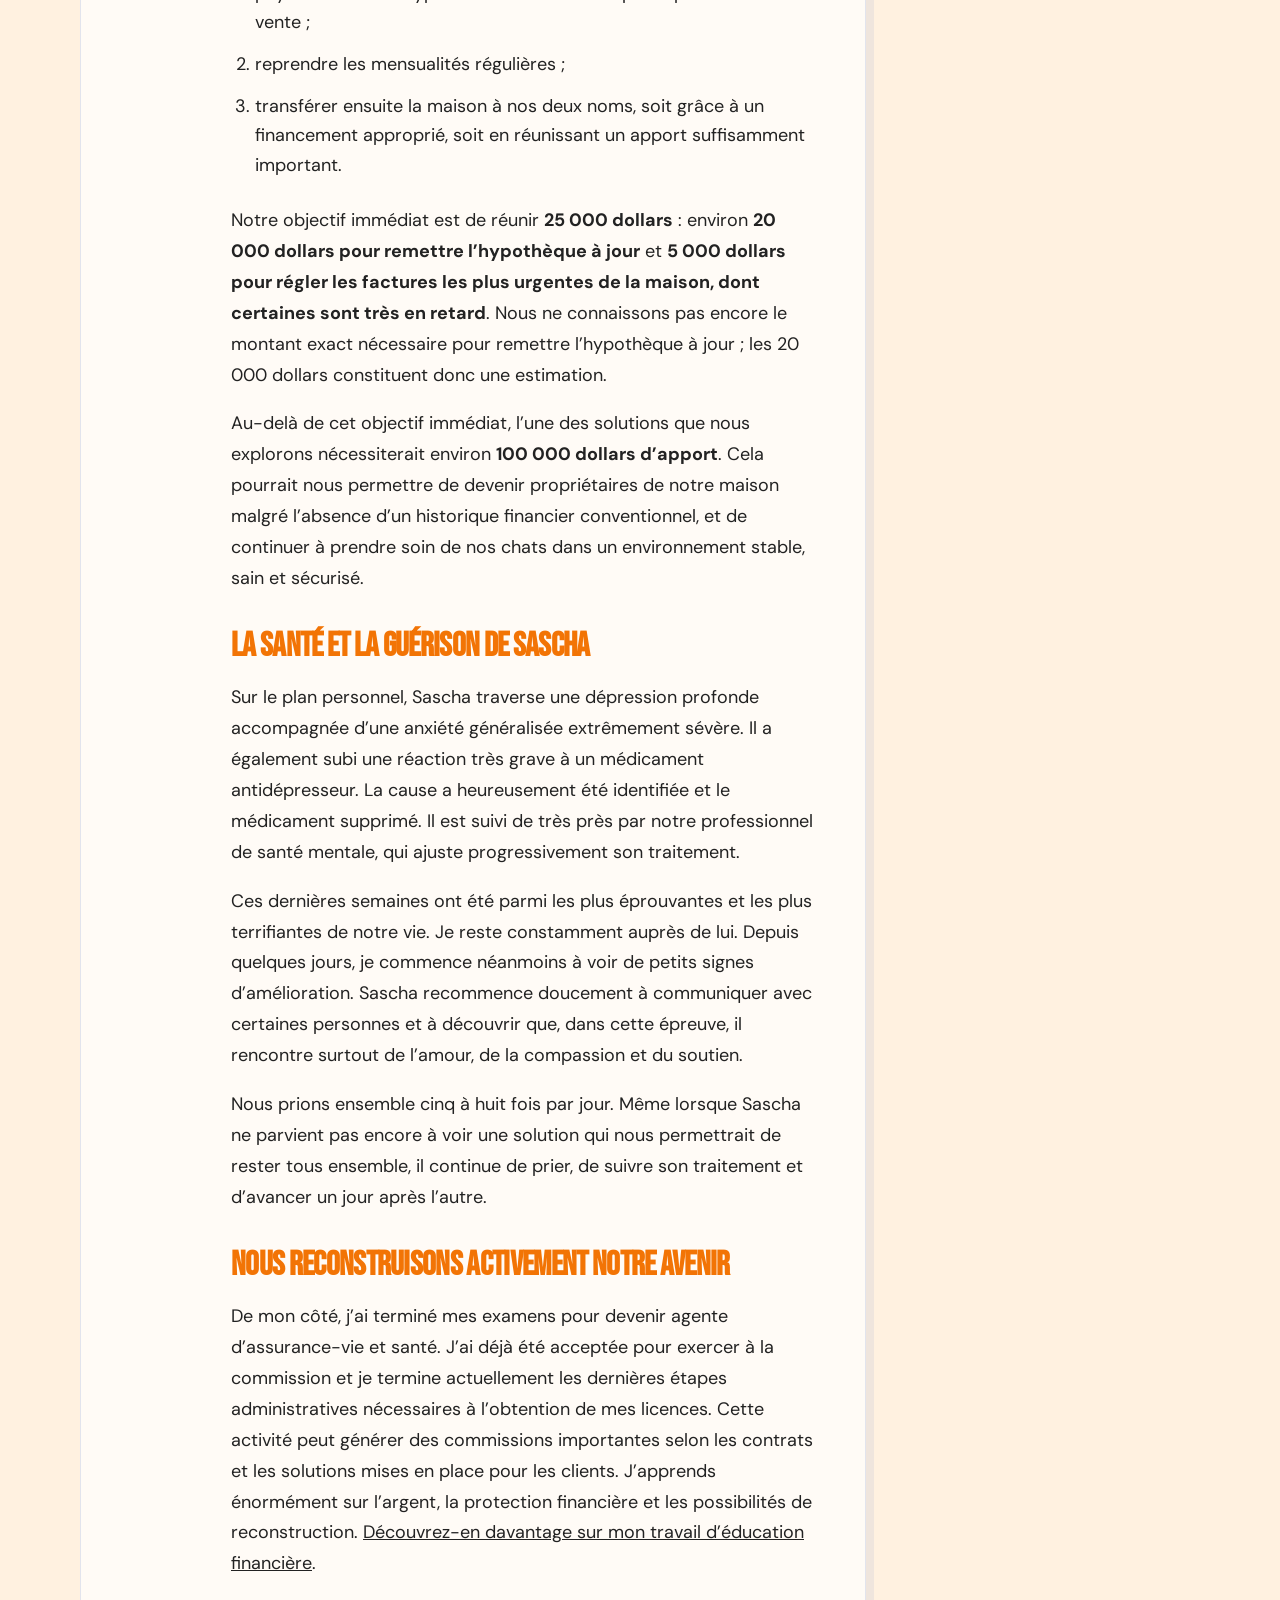
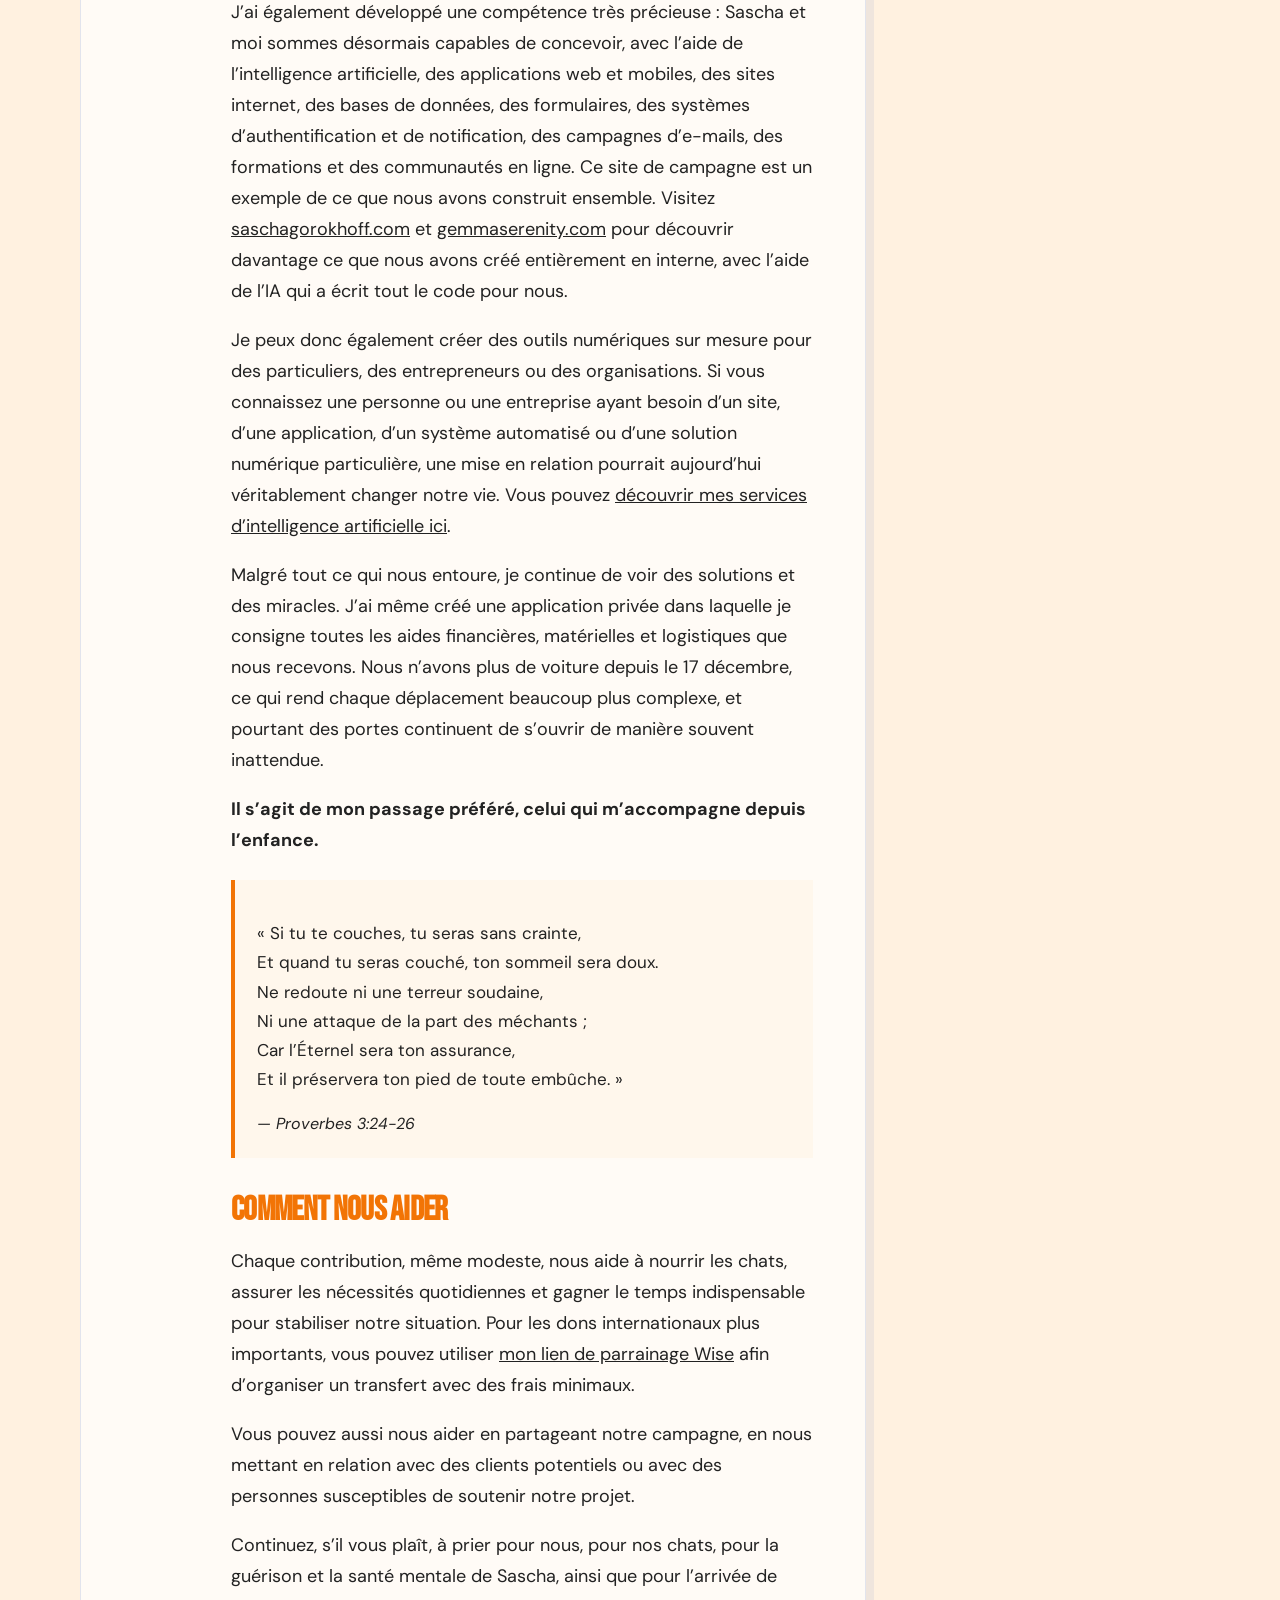
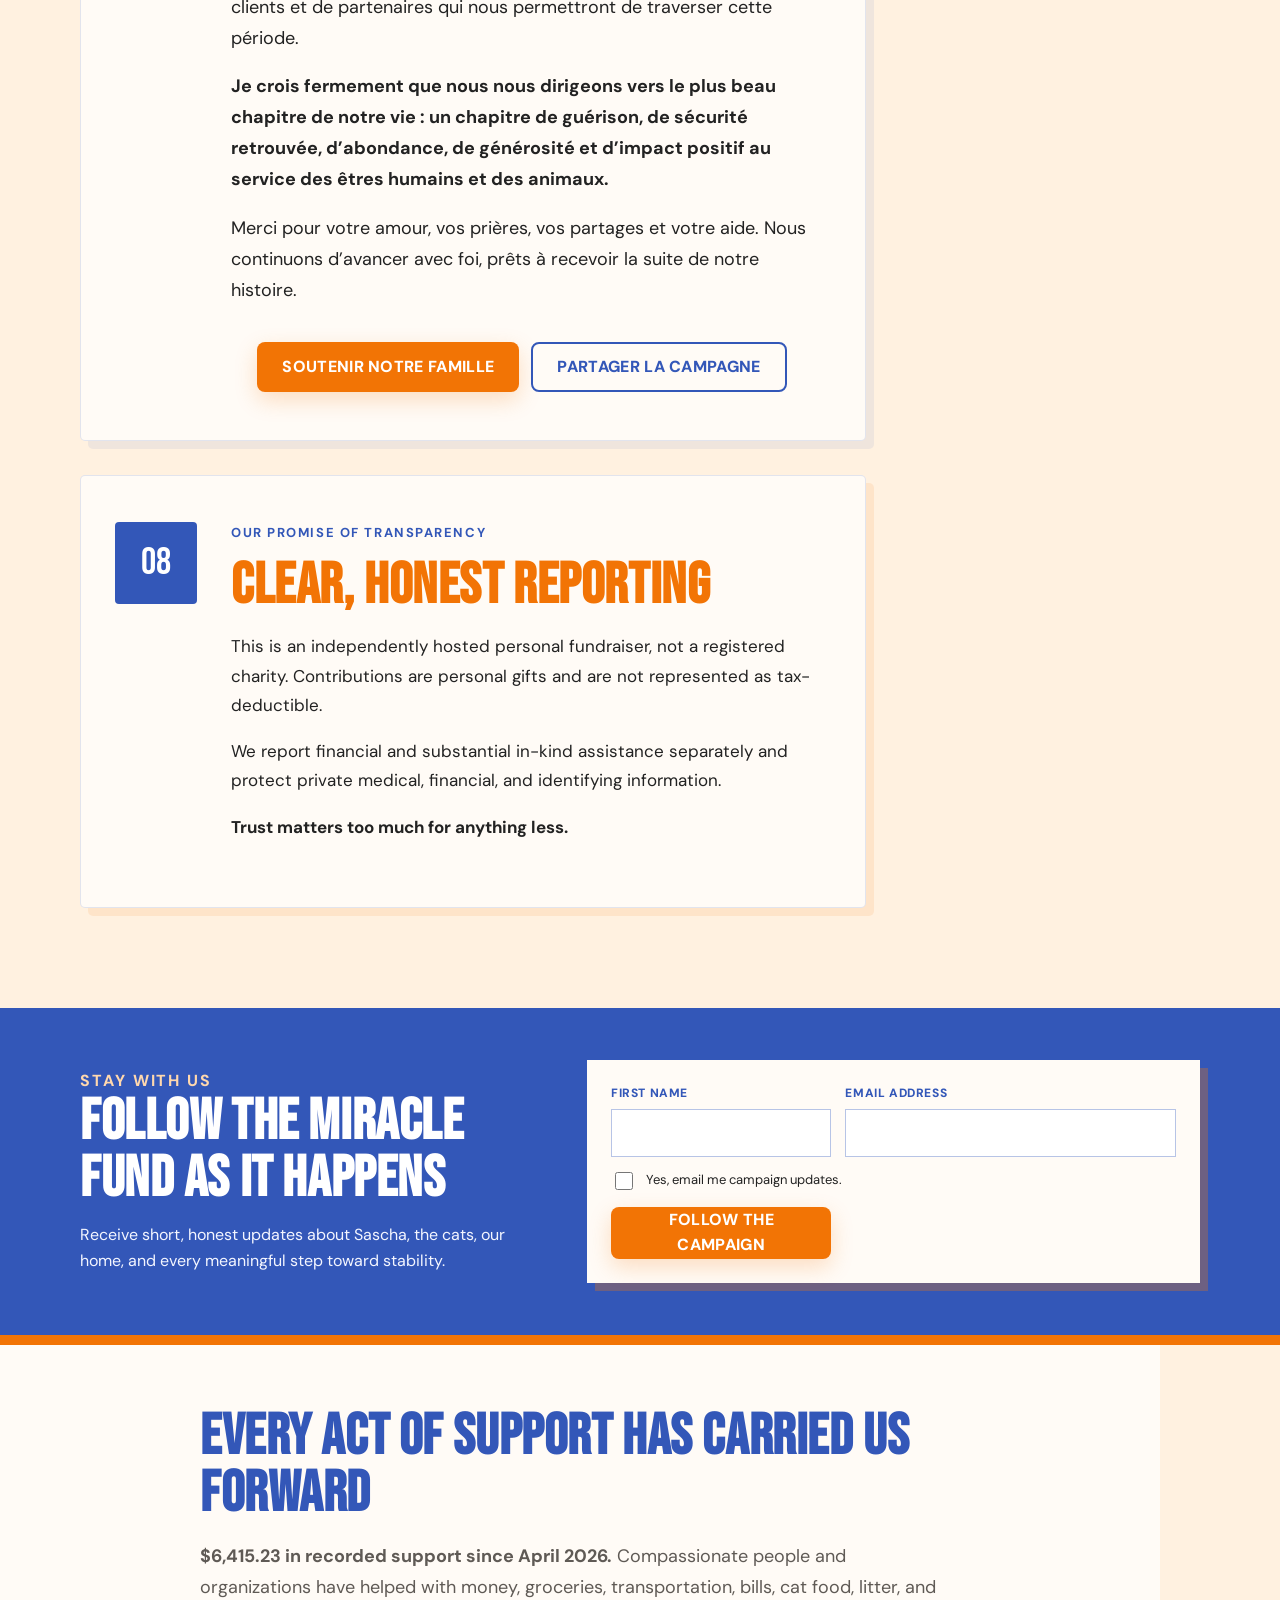
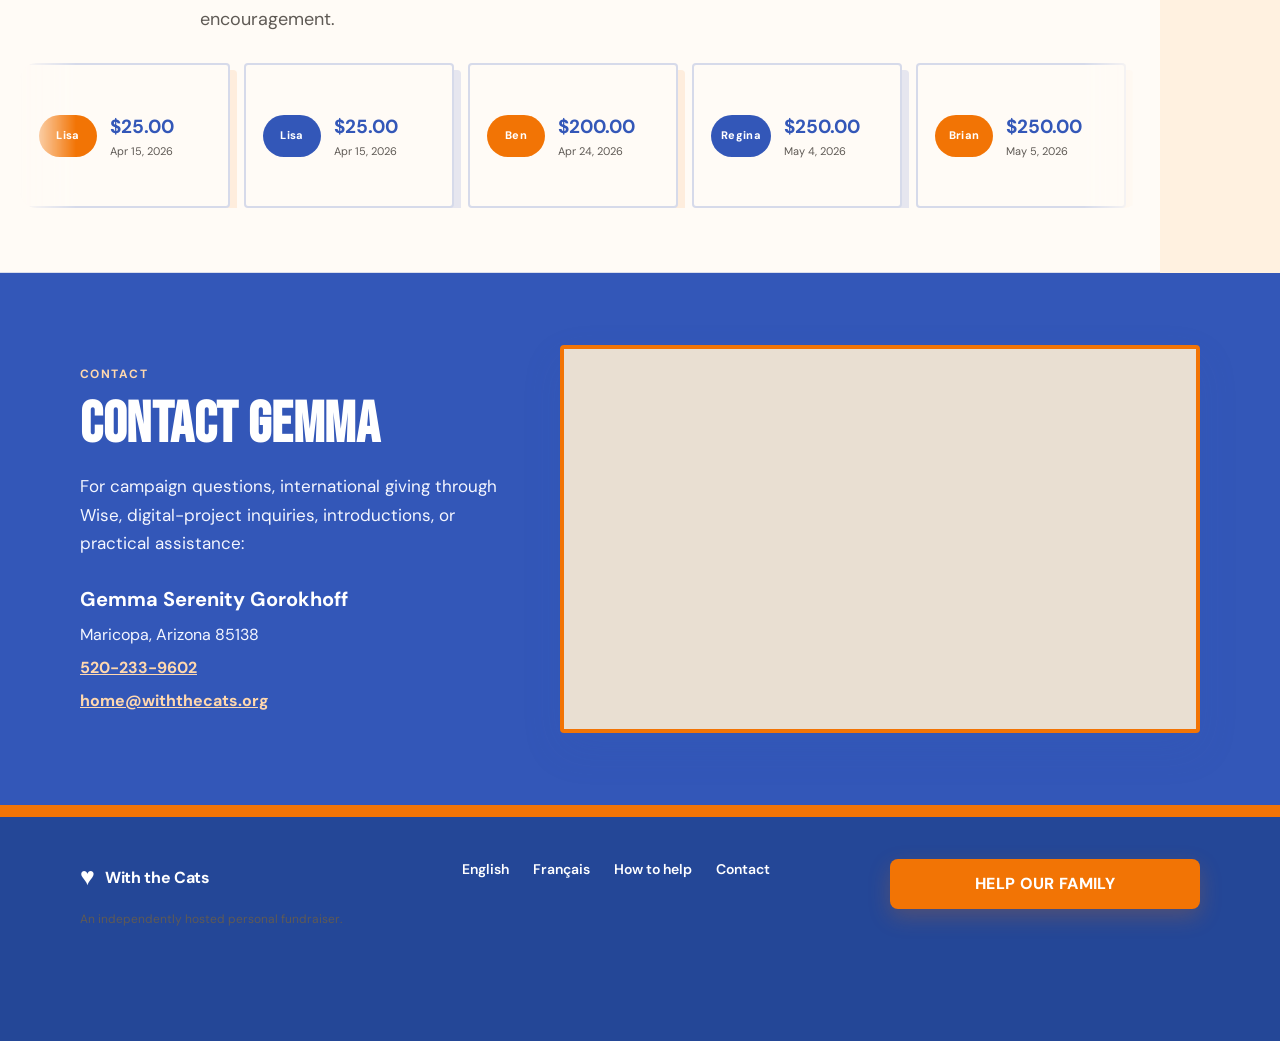
==== commit a95c8a8d: "Carry campaign theme through French section" ====
--- a/index.html
+++ b/index.html
@@ -22,7 +22,7 @@
       <section class="cat-gallery" aria-labelledby="cat-gallery-title"><p class="section-label">Meet our family</p><h2 id="cat-gallery-title">The cats at the heart of our home</h2><p>They each have their own personality, routines, friendships, and special way of bringing love into our lives. These are some of the family members your support helps us keep safe and together.</p><div class="cat-gallery-grid"><figure><img src="assets/Aiko%20in%20his%20box.png" alt="Aiko relaxing inside his favorite box" loading="lazy"><figcaption>Aiko in his favorite box</figcaption></figure><figure><img src="assets/Kalea%20on%20his%20throne.png" alt="Kalea sitting proudly on his throne" loading="lazy"><figcaption>Kalea on his throne</figcaption></figure><figure><img src="assets/Amore%20and%20Milo%20at%20the%20office%20window.png" alt="Amore and Milo together at the office window" loading="lazy"><figcaption>Amore and Milo at the window</figcaption></figure><figure><img src="assets/Masaya%20cuddles.png" alt="Masaya enjoying a cuddle" loading="lazy"><figcaption>Masaya cuddles</figcaption></figure><figure><img src="assets/Aiko%20laying%20on%20the%20floor.png" alt="Aiko stretched out comfortably on the floor" loading="lazy"><figcaption>Aiko taking it easy</figcaption></figure><figure><img src="assets/karishma-cat.jpeg" alt="Karishma, one of Gemma and Sascha's beloved cats" loading="lazy"><figcaption>Karishma</figcaption></figure></div></section>
       <section class="scripture"><p class="section-label">The words I carry with me</p><h2>My favorite verse · Proverbs 3:24–26</h2><p>This is the verse that has stayed with me since childhood and continues to give me strength.</p><blockquote><p>“When you lie down, you will not be afraid; when you lie down, your sleep will be sweet. Have no fear of sudden disaster or of the ruin that overtakes the wicked, for the Lord will be at your side and will keep your foot from being snared.”</p></blockquote></section>
       <section id="ways"><p class="section-label">How you can help</p><h2>Every form of support creates breathing room</h2><p>Every contribution, however modest, helps us feed the cats, cover daily necessities, and gain the time we need to stabilize our situation. For larger international gifts, you can use <a href="https://wise.com/invite/dic/gemmaserenityg1" target="_blank" rel="noopener noreferrer">my Wise referral link</a> to arrange a transfer with minimal fees.</p><p>You can also help by sharing this campaign, introducing us to potential clients, or connecting us with people who may be able to support our plan.</p><p>Please continue to pray for us, for our cats, for Sascha’s healing and mental health, and for the clients and partners who can help us through this period.</p><p><strong>I firmly believe that we are moving toward the most beautiful chapter of our lives: a chapter of healing, restored security, abundance, generosity, and positive impact in service of people and animals.</strong></p><p>Thank you for your love, prayers, shares, and help. We continue moving forward in faith, ready to receive the next part of our story.</p><div class="hero-video-actions"><button class="button button-primary js-donate" type="button">Support our family</button><button class="button button-outline js-share" type="button">Share the campaign</button></div></section>
-      <section class="french-update" id="francais" lang="fr"><p class="section-label">Mise à jour en français</p><h2>Voici où nous en sommes aujourd’hui</h2><p>Merci, du fond du cœur, pour votre soutien. Il a une valeur immense pour nous.</p><p>Nous sommes toujours dans notre maison, avec nos 27 chats. Nous avons décidé de nous battre pour préserver notre foyer et garder notre famille ensemble. Nous n’avons pas encore retrouvé de revenu stable et prévisible : dans notre situation actuelle, même une aide de 100 dollars a un impact concret et considérable sur notre quotidien.</p><p>Notre maison est malheureusement menacée par une procédure de vente aux enchères, car l’hypothèque n’a plus été payée depuis plusieurs mois par la personne au nom de laquelle elle se trouve. Si la procédure commence comme prévu, elle devrait durer au minimum trois mois. Nous disposons donc encore d’une fenêtre d’action, mais nous sommes engagés dans une véritable course contre le temps.</p><h3>Notre priorité immédiate est de réunir suffisamment d’argent pour :</h3><ol><li>payer les arriérés hypothécaires et interrompre la procédure de vente ;</li><li>reprendre les mensualités régulières ;</li><li>transférer ensuite la maison à nos deux noms, soit grâce à un financement approprié, soit en réunissant un apport suffisamment important.</li></ol><p>Notre objectif immédiat est de réunir <strong>25 000 dollars</strong> : environ <strong>20 000 dollars pour remettre l’hypothèque à jour</strong> et <strong>5 000 dollars pour régler les factures les plus urgentes de la maison, dont certaines sont très en retard</strong>. Nous ne connaissons pas encore le montant exact nécessaire pour remettre l’hypothèque à jour ; les 20 000 dollars constituent donc une estimation.</p><p>Au-delà de cet objectif immédiat, l’une des solutions que nous explorons nécessiterait environ <strong>100 000 dollars d’apport</strong>. Cela pourrait nous permettre de devenir propriétaires de notre maison malgré l’absence d’un historique financier conventionnel, et de continuer à prendre soin de nos chats dans un environnement stable, sain et sécurisé.</p><h3>La santé et la guérison de Sascha</h3><p>Sur le plan personnel, Sascha traverse une dépression profonde accompagnée d’une anxiété généralisée extrêmement sévère. Il a également subi une réaction très grave à un médicament antidépresseur. La cause a heureusement été identifiée et le médicament supprimé. Il est suivi de très près par notre professionnel de santé mentale, qui ajuste progressivement son traitement.</p><p>Ces dernières semaines ont été parmi les plus éprouvantes et les plus terrifiantes de notre vie. Je reste constamment auprès de lui. Depuis quelques jours, je commence néanmoins à voir de petits signes d’amélioration. Sascha recommence doucement à communiquer avec certaines personnes et à découvrir que, dans cette épreuve, il rencontre surtout de l’amour, de la compassion et du soutien.</p><p>Nous prions ensemble cinq à huit fois par jour. Même lorsque Sascha ne parvient pas encore à voir une solution qui nous permettrait de rester tous ensemble, il continue de prier, de suivre son traitement et d’avancer un jour après l’autre.</p><h3>Nous reconstruisons activement notre avenir</h3><p>De mon côté, j’ai terminé mes examens pour devenir agente d’assurance-vie et santé. J’ai déjà été acceptée pour exercer à la commission et je termine actuellement les dernières étapes administratives nécessaires à l’obtention de mes licences. Cette activité peut générer des commissions importantes selon les contrats et les solutions mises en place pour les clients. J’apprends énormément sur l’argent, la protection financière et les possibilités de reconstruction. <a href="https://cyl.howmoneyworks.com/gemmaserenity" target="_blank" rel="noopener noreferrer">Découvrez-en davantage sur mon travail d’éducation financière</a>.</p><p>J’ai également développé une compétence très précieuse : Sascha et moi sommes désormais capables de concevoir, avec l’aide de l’intelligence artificielle, des applications web et mobiles, des sites internet, des bases de données, des formulaires, des systèmes d’authentification et de notification, des campagnes d’e-mails, des formations et des communautés en ligne. Ce site de campagne est un exemple de ce que nous avons construit ensemble. Visitez <a href="https://saschagorokhoff.com" target="_blank" rel="noopener noreferrer">saschagorokhoff.com</a> et <a href="https://gemmaserenity.com" target="_blank" rel="noopener noreferrer">gemmaserenity.com</a> pour découvrir davantage ce que nous avons créé entièrement en interne, avec l’aide de l’IA qui a écrit tout le code pour nous.</p><p>Je peux donc également créer des outils numériques sur mesure pour des particuliers, des entrepreneurs ou des organisations. Si vous connaissez une personne ou une entreprise ayant besoin d’un site, d’une application, d’un système automatisé ou d’une solution numérique particulière, une mise en relation pourrait aujourd’hui véritablement changer notre vie. Vous pouvez <a href="https://gemmaserenity.com/gemma-ai-services" target="_blank" rel="noopener noreferrer">découvrir mes services d’intelligence artificielle ici</a>.</p><p>Malgré tout ce qui nous entoure, je continue de voir des solutions et des miracles. J’ai même créé une application privée dans laquelle je consigne toutes les aides financières, matérielles et logistiques que nous recevons. Nous n’avons plus de voiture depuis le 17 décembre, ce qui rend chaque déplacement beaucoup plus complexe, et pourtant des portes continuent de s’ouvrir de manière souvent inattendue.</p><p><strong>Il s’agit de mon passage préféré, celui qui m’accompagne depuis l’enfance.</strong></p><blockquote><p>« Si tu te couches, tu seras sans crainte,<br>Et quand tu seras couché, ton sommeil sera doux.<br>Ne redoute ni une terreur soudaine,<br>Ni une attaque de la part des méchants ;<br>Car l’Éternel sera ton assurance,<br>Et il préservera ton pied de toute embûche. »</p><cite>— Proverbes 3:24-26</cite></blockquote><h3>Comment nous aider</h3><p>Chaque contribution, même modeste, nous aide à nourrir les chats, assurer les nécessités quotidiennes et gagner le temps indispensable pour stabiliser notre situation. Pour les dons internationaux plus importants, vous pouvez utiliser <a href="https://wise.com/invite/dic/gemmaserenityg1" target="_blank" rel="noopener noreferrer">mon lien de parrainage Wise</a> afin d’organiser un transfert avec des frais minimaux.</p><p>Vous pouvez aussi nous aider en partageant notre campagne, en nous mettant en relation avec des clients potentiels ou avec des personnes susceptibles de soutenir notre projet.</p><p>Continuez, s’il vous plaît, à prier pour nous, pour nos chats, pour la guérison et la santé mentale de Sascha, ainsi que pour l’arrivée de clients et de partenaires qui nous permettront de traverser cette période.</p><p><strong>Je crois fermement que nous nous dirigeons vers le plus beau chapitre de notre vie : un chapitre de guérison, de sécurité retrouvée, d’abondance, de générosité et d’impact positif au service des êtres humains et des animaux.</strong></p><p>Merci pour votre amour, vos prières, vos partages et votre aide. Nous continuons d’avancer avec foi, prêts à recevoir la suite de notre histoire.</p><div class="hero-video-actions"><button class="button button-primary js-donate" type="button">Soutenir notre famille</button><button class="button button-outline js-share" type="button">Partager la campagne</button></div></section>
+      <section class="french-update" id="francais" lang="fr"><p class="section-label">Mise à jour en français</p><h2>Voici où nous en sommes aujourd’hui</h2><p>Merci, du fond du cœur, pour votre soutien. Il a une valeur immense pour nous.</p><aside class="french-funding-card" aria-label="Objectif financier immédiat"><span>Notre objectif immédiat</span><strong>25 000 $</strong><p><b>20 000 $ estimés</b> pour remettre l’hypothèque à jour, plus <b>5 000 $</b> pour nos factures urgentes les plus en retard. Le montant hypothécaire exact n’est pas encore connu.</p><button class="button button-primary js-donate" type="button">Donner maintenant</button></aside><p>Nous sommes toujours dans notre maison, avec nos 27 chats. Nous avons décidé de nous battre pour préserver notre foyer et garder notre famille ensemble. Nous n’avons pas encore retrouvé de revenu stable et prévisible : dans notre situation actuelle, même une aide de 100 dollars a un impact concret et considérable sur notre quotidien.</p><p>Notre maison est malheureusement menacée par une procédure de vente aux enchères, car l’hypothèque n’a plus été payée depuis plusieurs mois par la personne au nom de laquelle elle se trouve. Si la procédure commence comme prévu, elle devrait durer au minimum trois mois. Nous disposons donc encore d’une fenêtre d’action, mais nous sommes engagés dans une véritable course contre le temps.</p><h3>Notre priorité immédiate est de réunir suffisamment d’argent pour :</h3><ol><li>payer les arriérés hypothécaires et interrompre la procédure de vente ;</li><li>reprendre les mensualités régulières ;</li><li>transférer ensuite la maison à nos deux noms, soit grâce à un financement approprié, soit en réunissant un apport suffisamment important.</li></ol><p>Notre objectif immédiat est de réunir <strong>25 000 dollars</strong> : environ <strong>20 000 dollars pour remettre l’hypothèque à jour</strong> et <strong>5 000 dollars pour régler les factures les plus urgentes de la maison, dont certaines sont très en retard</strong>. Nous ne connaissons pas encore le montant exact nécessaire pour remettre l’hypothèque à jour ; les 20 000 dollars constituent donc une estimation.</p><p>Au-delà de cet objectif immédiat, l’une des solutions que nous explorons nécessiterait environ <strong>100 000 dollars d’apport</strong>. Cela pourrait nous permettre de devenir propriétaires de notre maison malgré l’absence d’un historique financier conventionnel, et de continuer à prendre soin de nos chats dans un environnement stable, sain et sécurisé.</p><h3>La santé et la guérison de Sascha</h3><p>Sur le plan personnel, Sascha traverse une dépression profonde accompagnée d’une anxiété généralisée extrêmement sévère. Il a également subi une réaction très grave à un médicament antidépresseur. La cause a heureusement été identifiée et le médicament supprimé. Il est suivi de très près par notre professionnel de santé mentale, qui ajuste progressivement son traitement.</p><p>Ces dernières semaines ont été parmi les plus éprouvantes et les plus terrifiantes de notre vie. Je reste constamment auprès de lui. Depuis quelques jours, je commence néanmoins à voir de petits signes d’amélioration. Sascha recommence doucement à communiquer avec certaines personnes et à découvrir que, dans cette épreuve, il rencontre surtout de l’amour, de la compassion et du soutien.</p><p>Nous prions ensemble cinq à huit fois par jour. Même lorsque Sascha ne parvient pas encore à voir une solution qui nous permettrait de rester tous ensemble, il continue de prier, de suivre son traitement et d’avancer un jour après l’autre.</p><h3>Nous reconstruisons activement notre avenir</h3><p>De mon côté, j’ai terminé mes examens pour devenir agente d’assurance-vie et santé. J’ai déjà été acceptée pour exercer à la commission et je termine actuellement les dernières étapes administratives nécessaires à l’obtention de mes licences. Cette activité peut générer des commissions importantes selon les contrats et les solutions mises en place pour les clients. J’apprends énormément sur l’argent, la protection financière et les possibilités de reconstruction. <a href="https://cyl.howmoneyworks.com/gemmaserenity" target="_blank" rel="noopener noreferrer">Découvrez-en davantage sur mon travail d’éducation financière</a>.</p><p>J’ai également développé une compétence très précieuse : Sascha et moi sommes désormais capables de concevoir, avec l’aide de l’intelligence artificielle, des applications web et mobiles, des sites internet, des bases de données, des formulaires, des systèmes d’authentification et de notification, des campagnes d’e-mails, des formations et des communautés en ligne. Ce site de campagne est un exemple de ce que nous avons construit ensemble. Visitez <a href="https://saschagorokhoff.com" target="_blank" rel="noopener noreferrer">saschagorokhoff.com</a> et <a href="https://gemmaserenity.com" target="_blank" rel="noopener noreferrer">gemmaserenity.com</a> pour découvrir davantage ce que nous avons créé entièrement en interne, avec l’aide de l’IA qui a écrit tout le code pour nous.</p><p>Je peux donc également créer des outils numériques sur mesure pour des particuliers, des entrepreneurs ou des organisations. Si vous connaissez une personne ou une entreprise ayant besoin d’un site, d’une application, d’un système automatisé ou d’une solution numérique particulière, une mise en relation pourrait aujourd’hui véritablement changer notre vie. Vous pouvez <a href="https://gemmaserenity.com/gemma-ai-services" target="_blank" rel="noopener noreferrer">découvrir mes services d’intelligence artificielle ici</a>.</p><p>Malgré tout ce qui nous entoure, je continue de voir des solutions et des miracles. J’ai même créé une application privée dans laquelle je consigne toutes les aides financières, matérielles et logistiques que nous recevons. Nous n’avons plus de voiture depuis le 17 décembre, ce qui rend chaque déplacement beaucoup plus complexe, et pourtant des portes continuent de s’ouvrir de manière souvent inattendue.</p><p><strong>Il s’agit de mon passage préféré, celui qui m’accompagne depuis l’enfance.</strong></p><blockquote><p>« Si tu te couches, tu seras sans crainte,<br>Et quand tu seras couché, ton sommeil sera doux.<br>Ne redoute ni une terreur soudaine,<br>Ni une attaque de la part des méchants ;<br>Car l’Éternel sera ton assurance,<br>Et il préservera ton pied de toute embûche. »</p><cite>— Proverbes 3:24-26</cite></blockquote><h3>Comment nous aider</h3><p>Chaque contribution, même modeste, nous aide à nourrir les chats, assurer les nécessités quotidiennes et gagner le temps indispensable pour stabiliser notre situation. Pour les dons internationaux plus importants, vous pouvez utiliser <a href="https://wise.com/invite/dic/gemmaserenityg1" target="_blank" rel="noopener noreferrer">mon lien de parrainage Wise</a> afin d’organiser un transfert avec des frais minimaux.</p><p>Vous pouvez aussi nous aider en partageant notre campagne, en nous mettant en relation avec des clients potentiels ou avec des personnes susceptibles de soutenir notre projet.</p><p>Continuez, s’il vous plaît, à prier pour nous, pour nos chats, pour la guérison et la santé mentale de Sascha, ainsi que pour l’arrivée de clients et de partenaires qui nous permettront de traverser cette période.</p><p><strong>Je crois fermement que nous nous dirigeons vers le plus beau chapitre de notre vie : un chapitre de guérison, de sécurité retrouvée, d’abondance, de générosité et d’impact positif au service des êtres humains et des animaux.</strong></p><p>Merci pour votre amour, vos prières, vos partages et votre aide. Nous continuons d’avancer avec foi, prêts à recevoir la suite de notre histoire.</p><div class="hero-video-actions"><button class="button button-primary js-donate" type="button">Soutenir notre famille</button><button class="button button-outline js-share" type="button">Partager la campagne</button></div></section>
       <section class="transparency" id="transparency"><p class="section-label">Our promise of transparency</p><h2>Clear, honest reporting</h2><p>This is an independently hosted personal fundraiser, not a registered charity. Contributions are personal gifts and are not represented as tax-deductible.</p><p>We report financial and substantial in-kind assistance separately and protect private medical, financial, and identifying information.</p><p><strong>Trust matters too much for anything less.</strong></p></section>
     </article><aside class="story-donation-rail"><div class="story-donation-card"><p class="story-donation-kicker">Help is always within reach</p><h2>Keep our family together</h2><p>Your help supports the mortgage, daily necessities, cat care, and our path back to dependable income.</p><button class="button button-primary button-wide js-donate" type="button">Give now</button><button class="button button-outline button-wide js-share" type="button">Share the campaign</button></div></aside></div>
     <section class="campaign-follow"><div class="shell campaign-follow-grid"><div><p class="section-label">Stay with us</p><h2>Follow the Miracle Fund as it happens</h2><p>Receive short, honest updates about Sascha, the cats, our home, and every meaningful step toward stability.</p></div><form id="campaign-follow-form" class="campaign-follow-form"><label>First name <input name="first_name" autocomplete="given-name" maxlength="80" required></label><label>Email address <input name="email" type="email" autocomplete="email" maxlength="254" required></label><label class="campaign-follow-consent"><input name="consent" type="checkbox" value="yes" required><span>Yes, email me campaign updates.</span></label><label class="form-honeypot" aria-hidden="true">Website <input name="website" tabindex="-1" autocomplete="off"></label><button class="button button-primary" type="submit">Follow the campaign</button><p id="campaign-follow-status" class="campaign-follow-status" role="status"></p></form></div></section>
@@ -37,3 +37,4 @@
 </body></html>
 
 
+
--- a/styles.css
+++ b/styles.css
@@ -785,3 +785,65 @@
   font-size: 16px;
   line-height: 1.5;
 }
+
+/* Carry the same campaign hierarchy and emphasis into the French edition. */
+.french-update {
+  border: 3px solid var(--campaign-blue);
+  border-top: 14px solid var(--campaign-orange);
+  background: var(--campaign-panel);
+  box-shadow: 12px 12px 0 rgba(51, 87, 184, .14);
+}
+.french-update > h2 {
+  color: var(--campaign-blue);
+  font-family: "Bebas Neue", Impact, sans-serif;
+  font-size: clamp(48px, 6vw, 76px);
+  line-height: .95;
+  text-transform: uppercase;
+}
+.french-update > h3 {
+  margin-top: 34px;
+  color: var(--campaign-orange);
+  font-family: "Bebas Neue", Impact, sans-serif;
+  font-size: 34px;
+  line-height: 1.05;
+  text-transform: uppercase;
+}
+.french-update > p,
+.french-update li {
+  font-size: 18px;
+  line-height: 1.72;
+}
+.french-funding-card {
+  margin: 28px 0 34px;
+  padding: 26px;
+  border: 3px solid var(--campaign-blue);
+  border-left: 12px solid var(--campaign-orange);
+  background: #edf2ff;
+  box-shadow: 8px 8px 0 rgba(242, 116, 5, .14);
+}
+.french-funding-card > span {
+  display: block;
+  color: var(--campaign-blue);
+  font-size: 16px;
+  font-weight: 800;
+  letter-spacing: .08em;
+  text-transform: uppercase;
+}
+.french-funding-card > strong {
+  display: block;
+  margin: 8px 0 12px;
+  color: var(--campaign-blue);
+  font-family: "Bebas Neue", Impact, sans-serif;
+  font-size: 54px;
+  line-height: 1;
+}
+.french-funding-card > p {
+  margin-bottom: 20px;
+  color: var(--campaign-charcoal);
+  font-size: 18px;
+  line-height: 1.6;
+}
+@media (max-width: 620px) {
+  .french-update > h2 { font-size: 48px; }
+  .french-funding-card { padding: 21px; border-left-width: 8px; }
+}
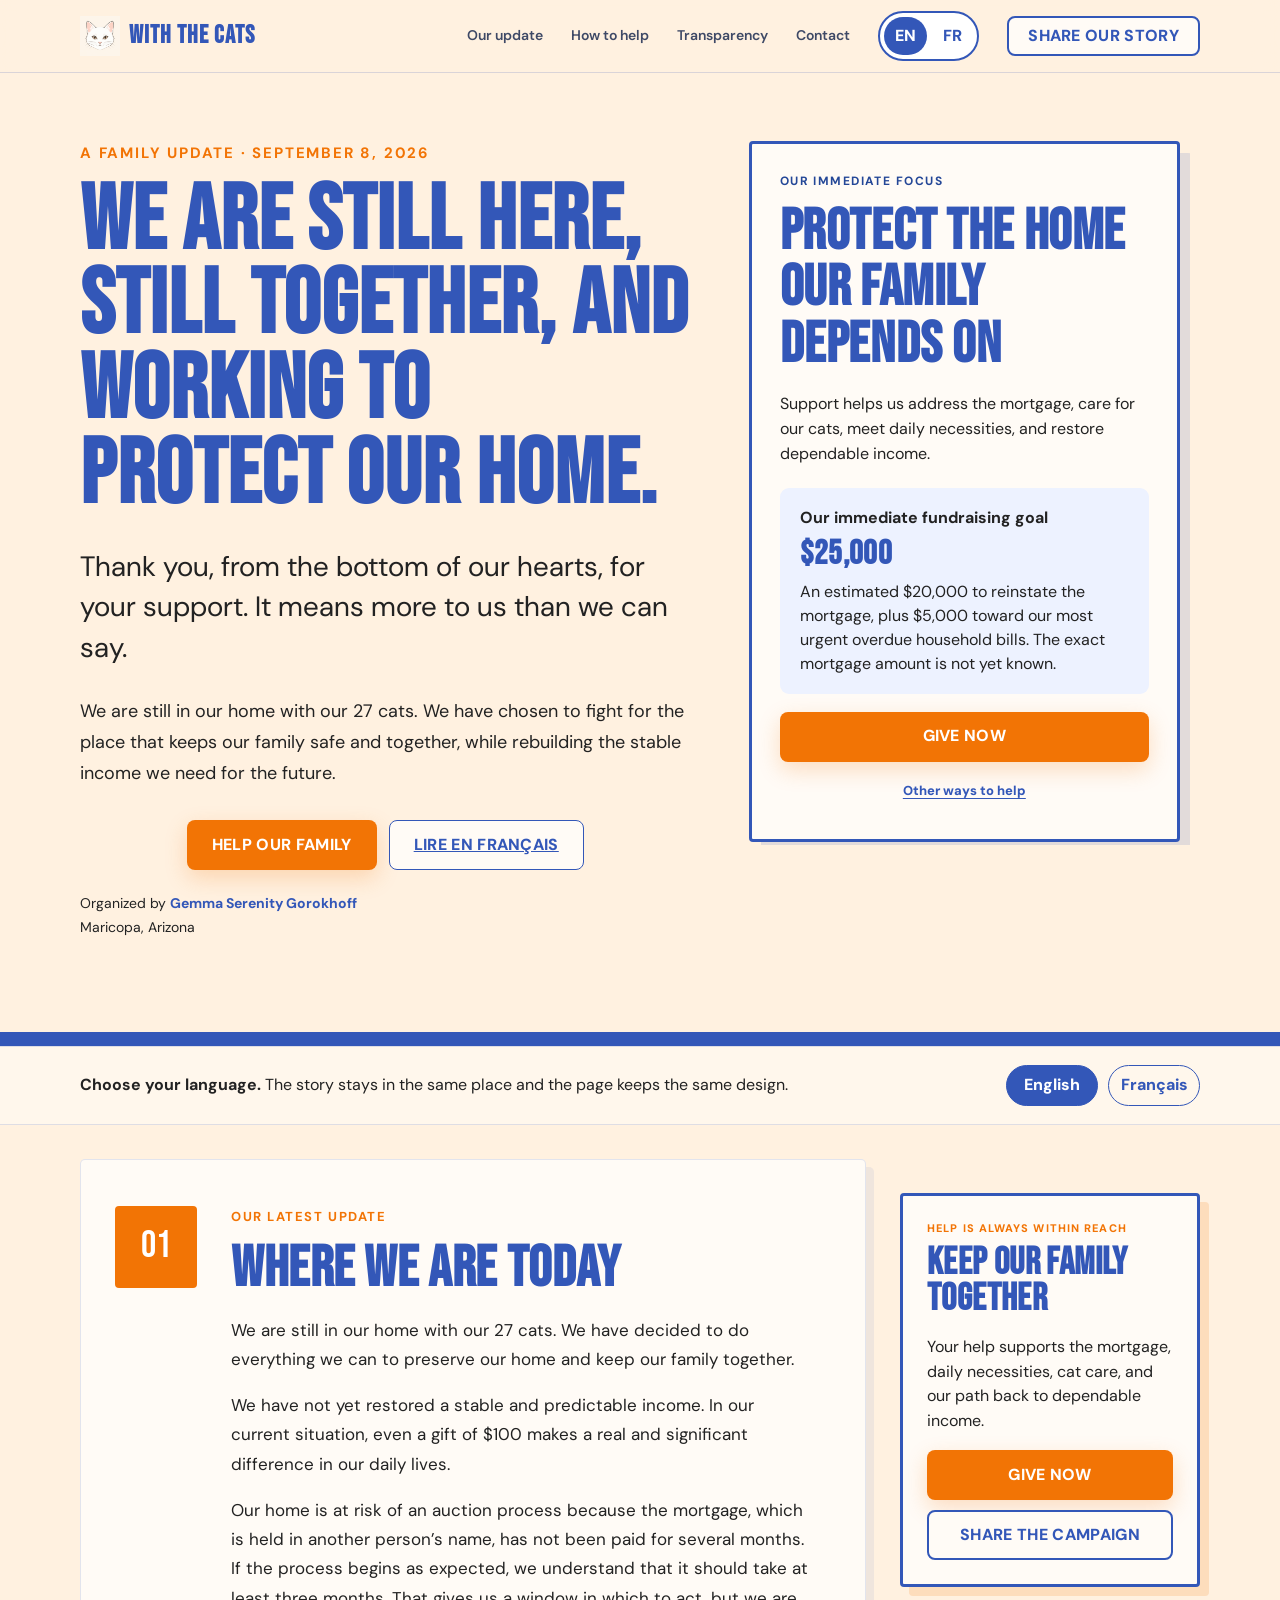
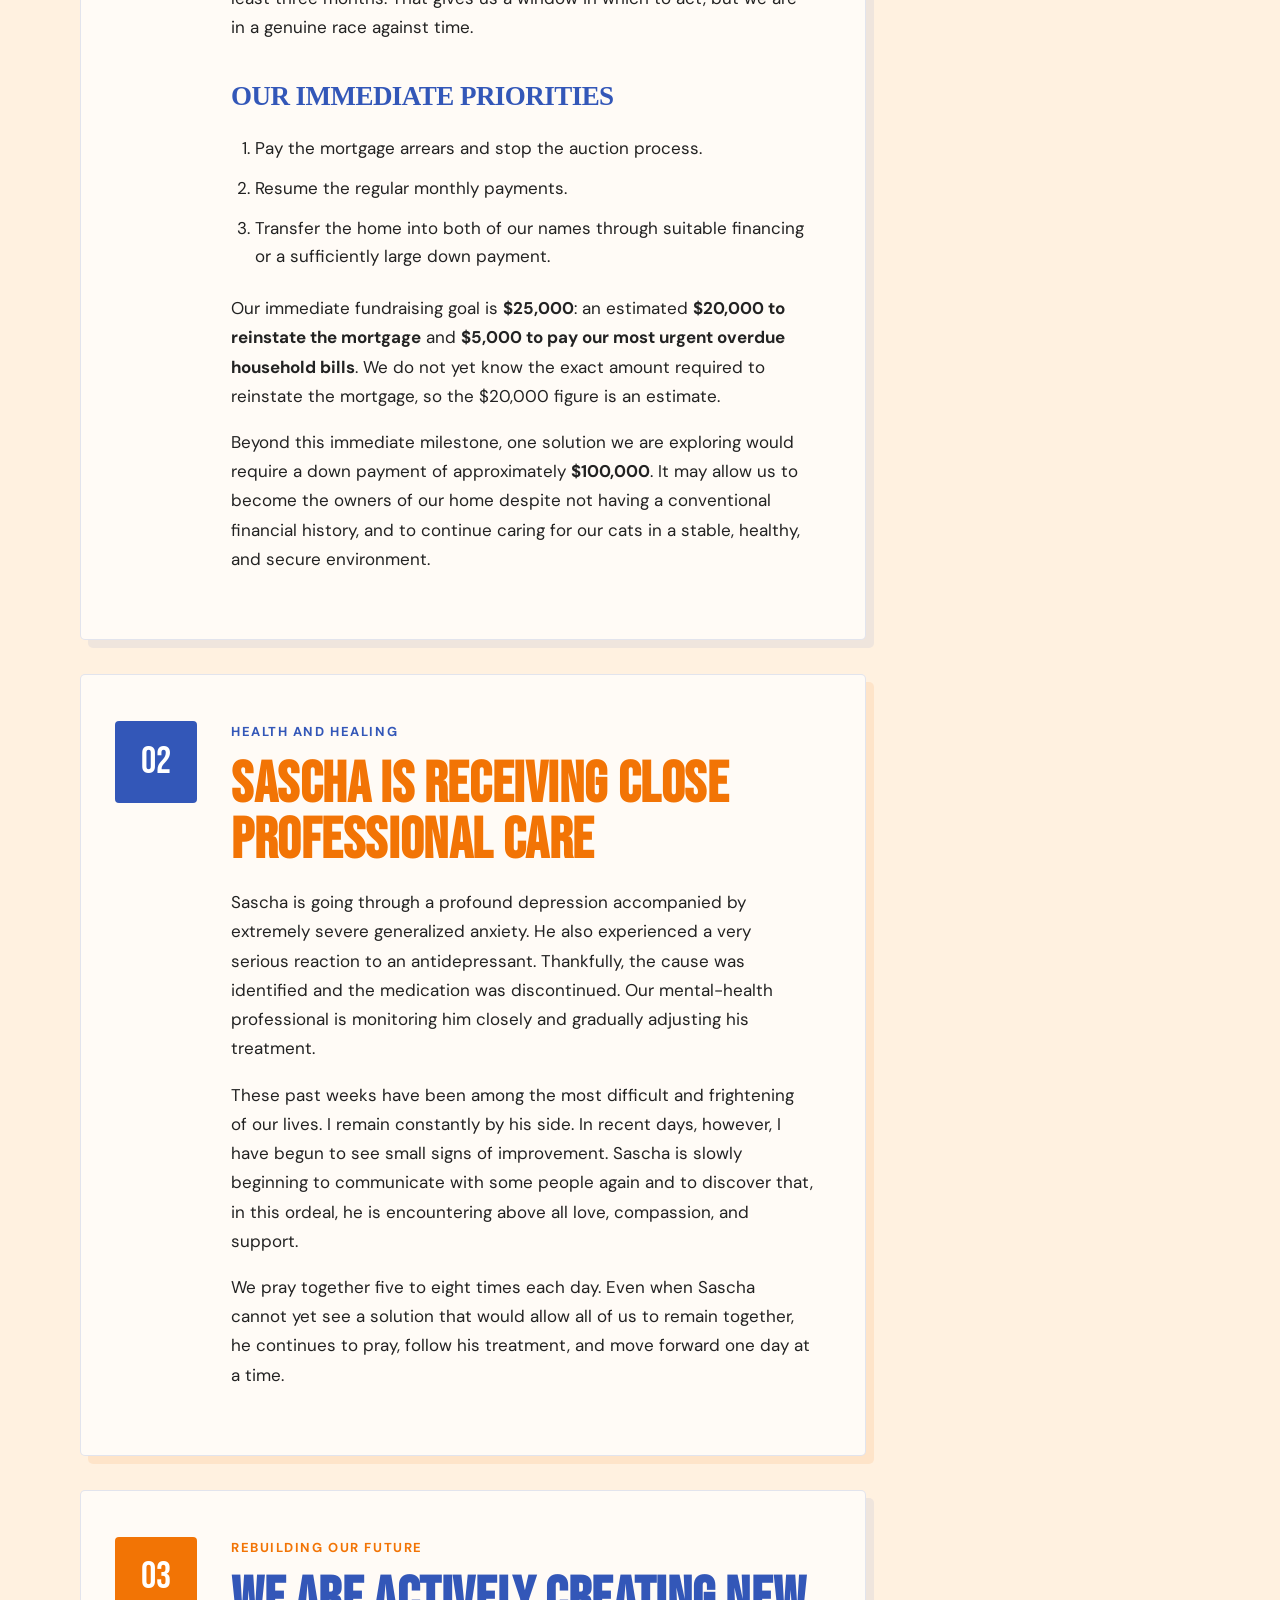
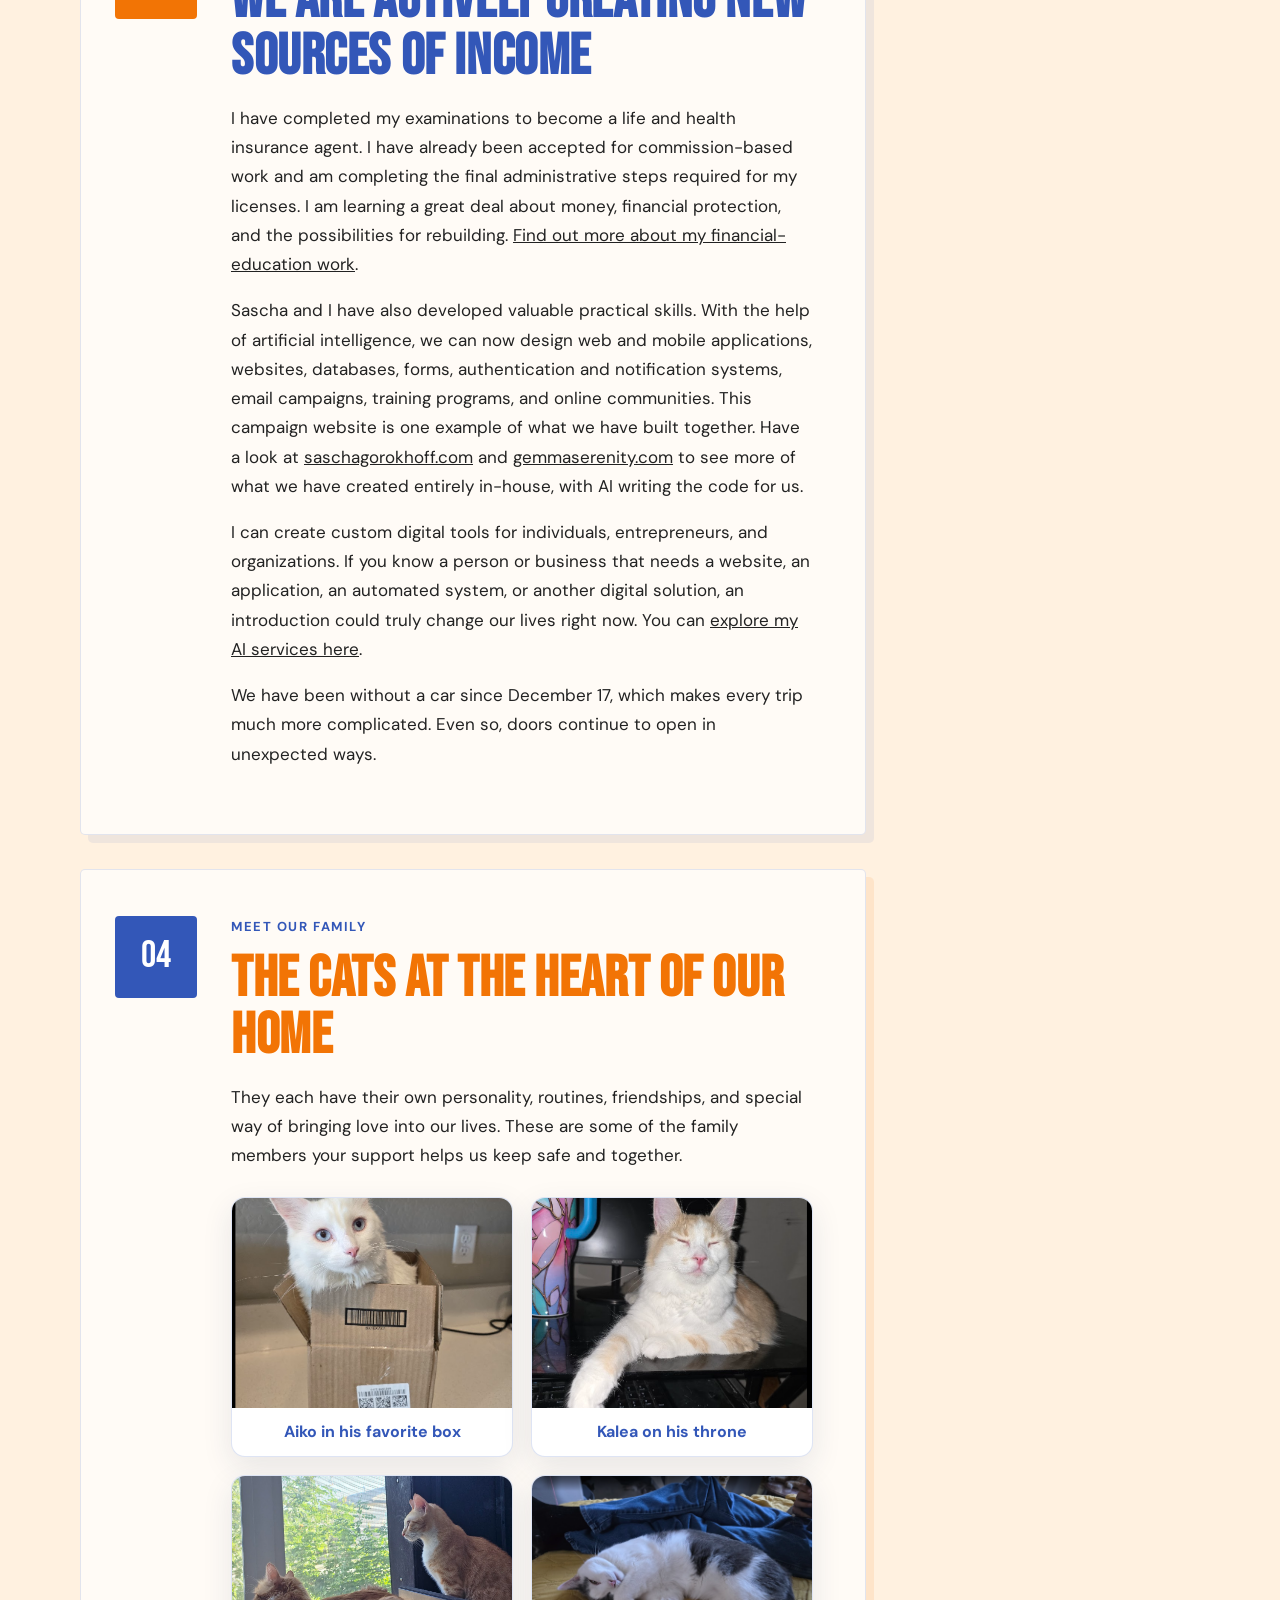
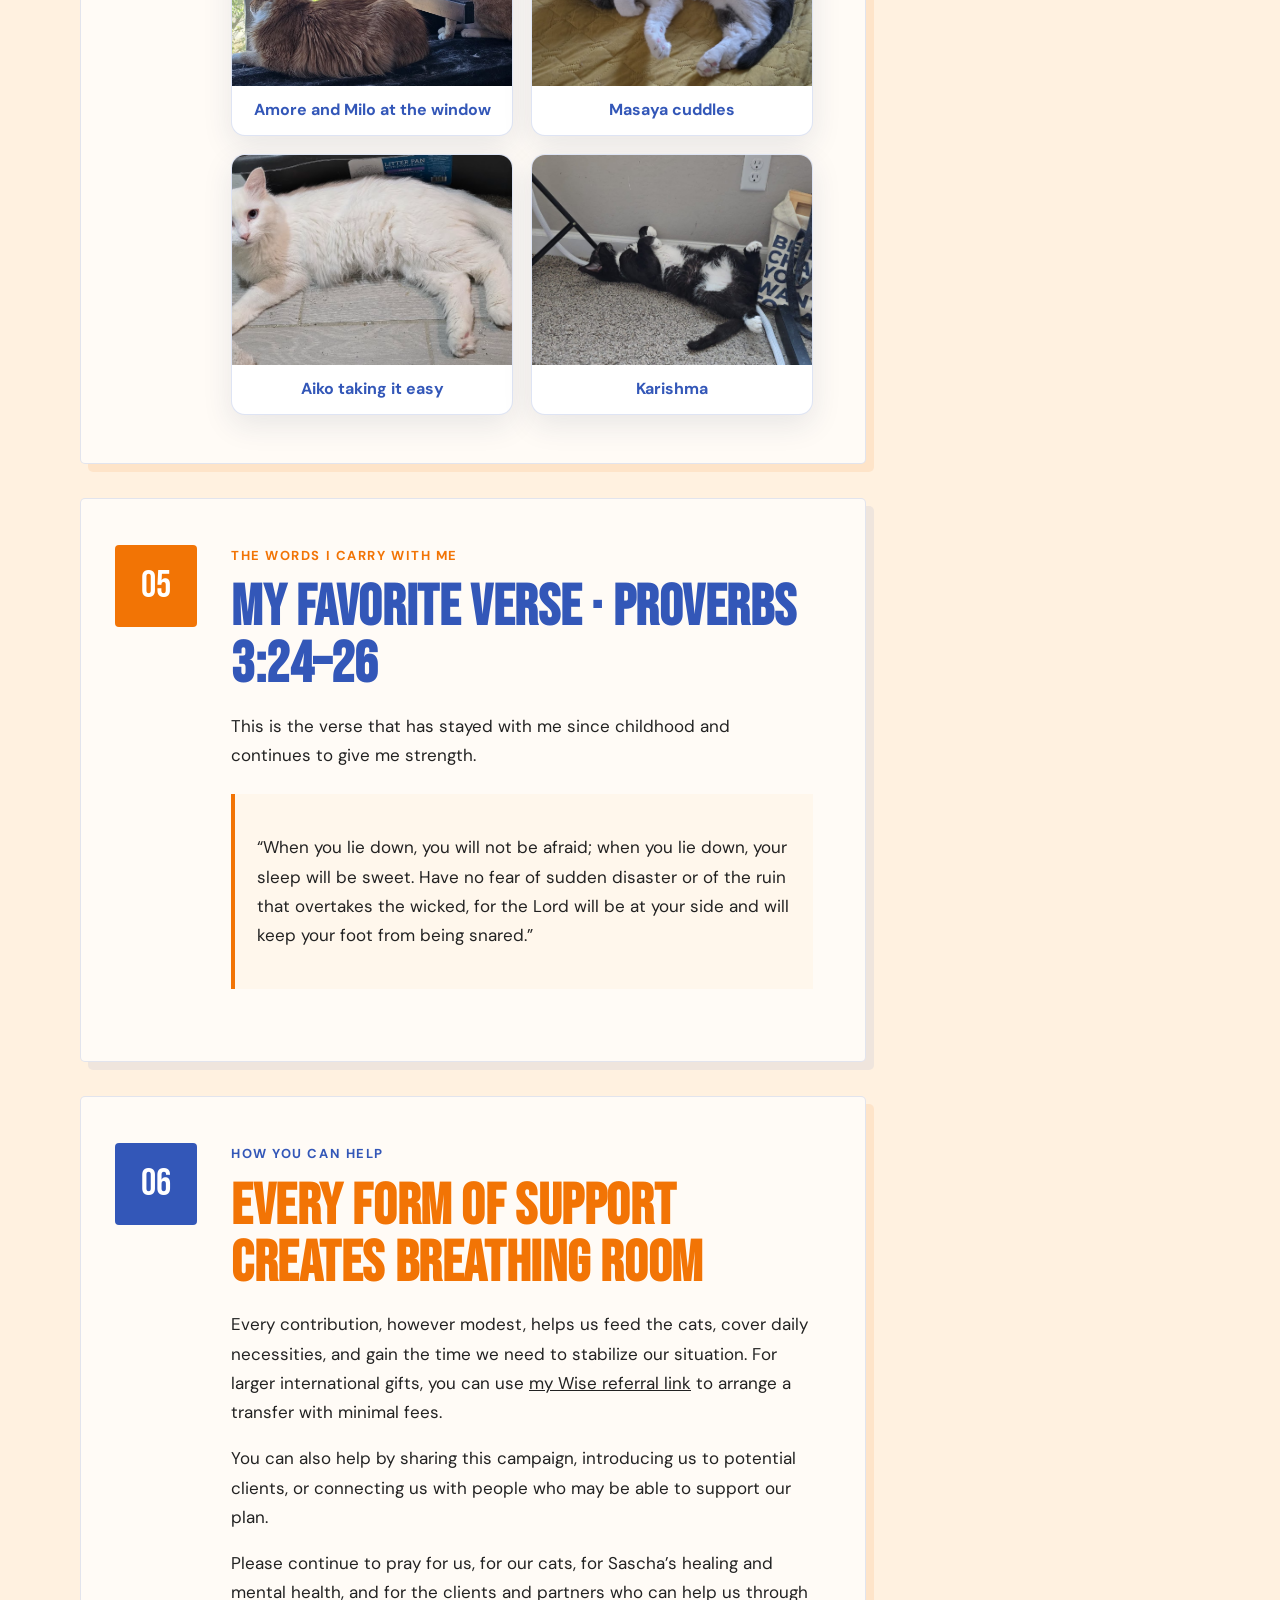
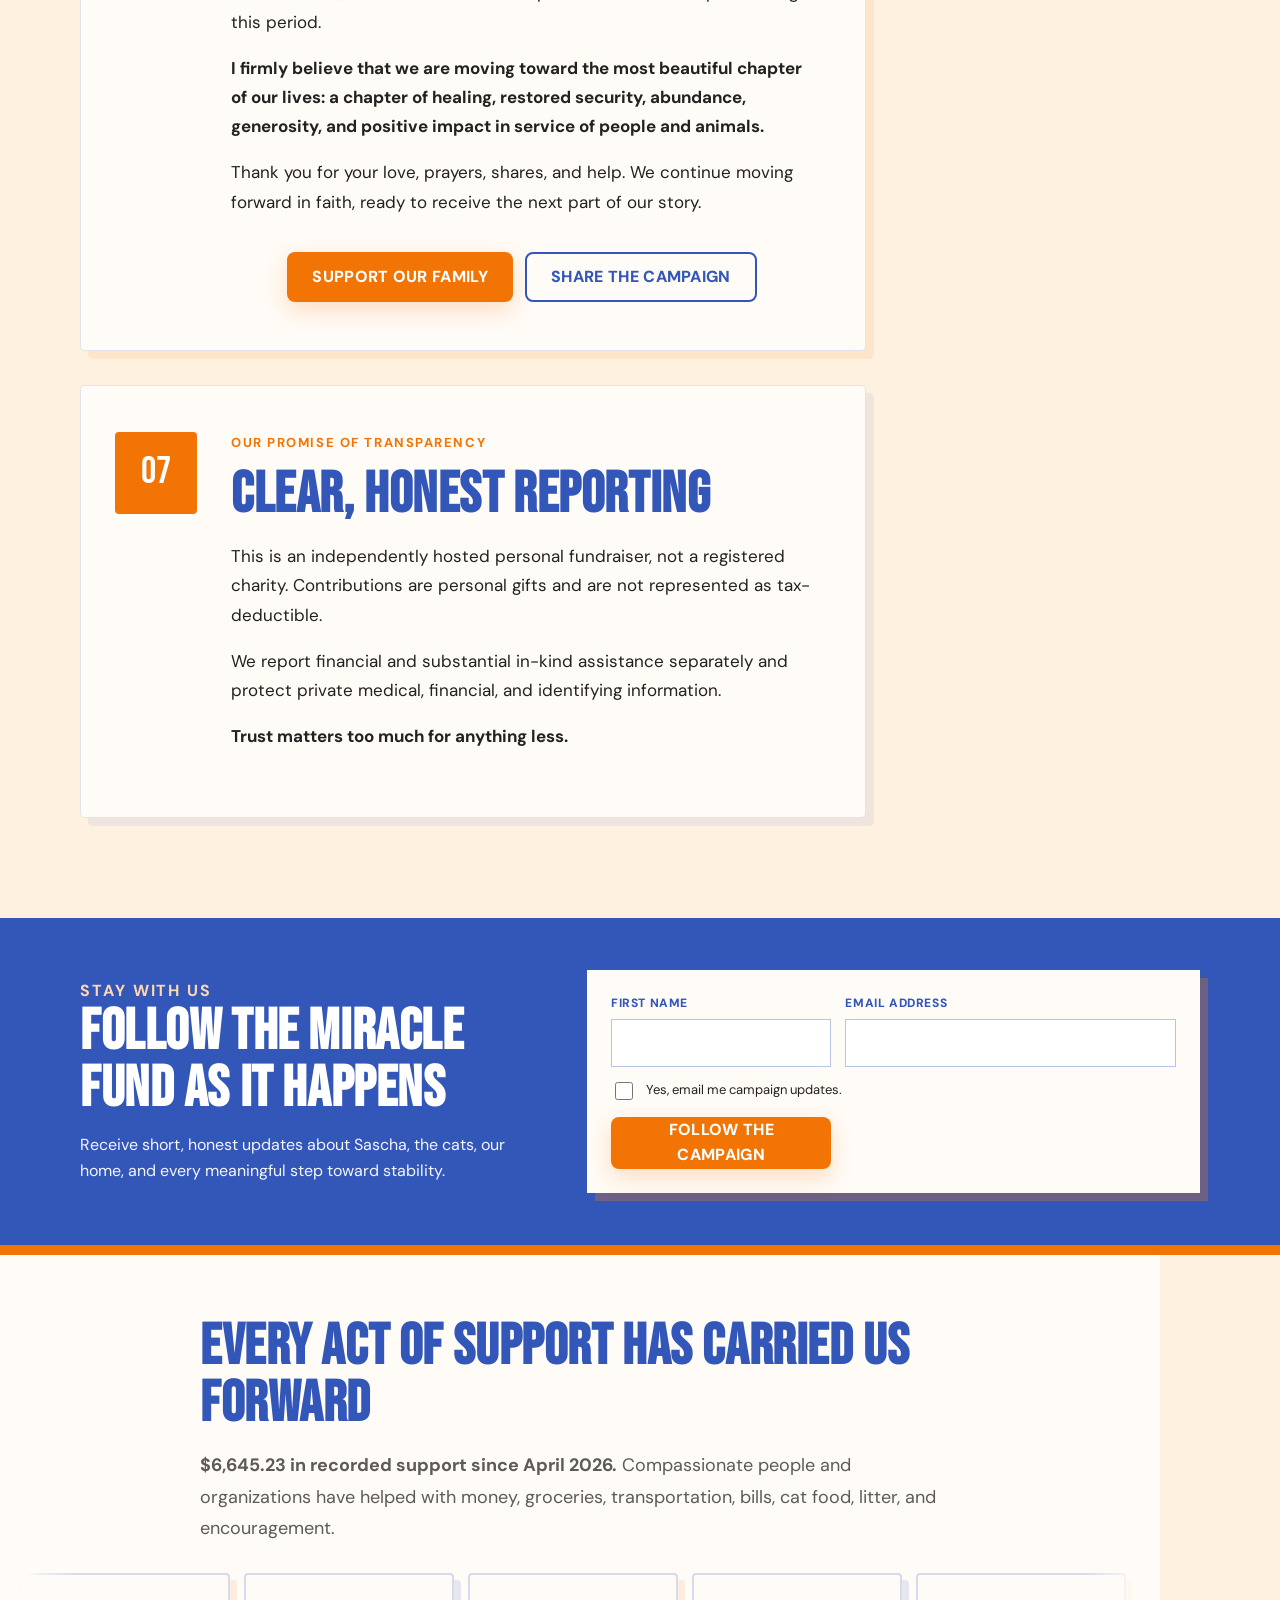
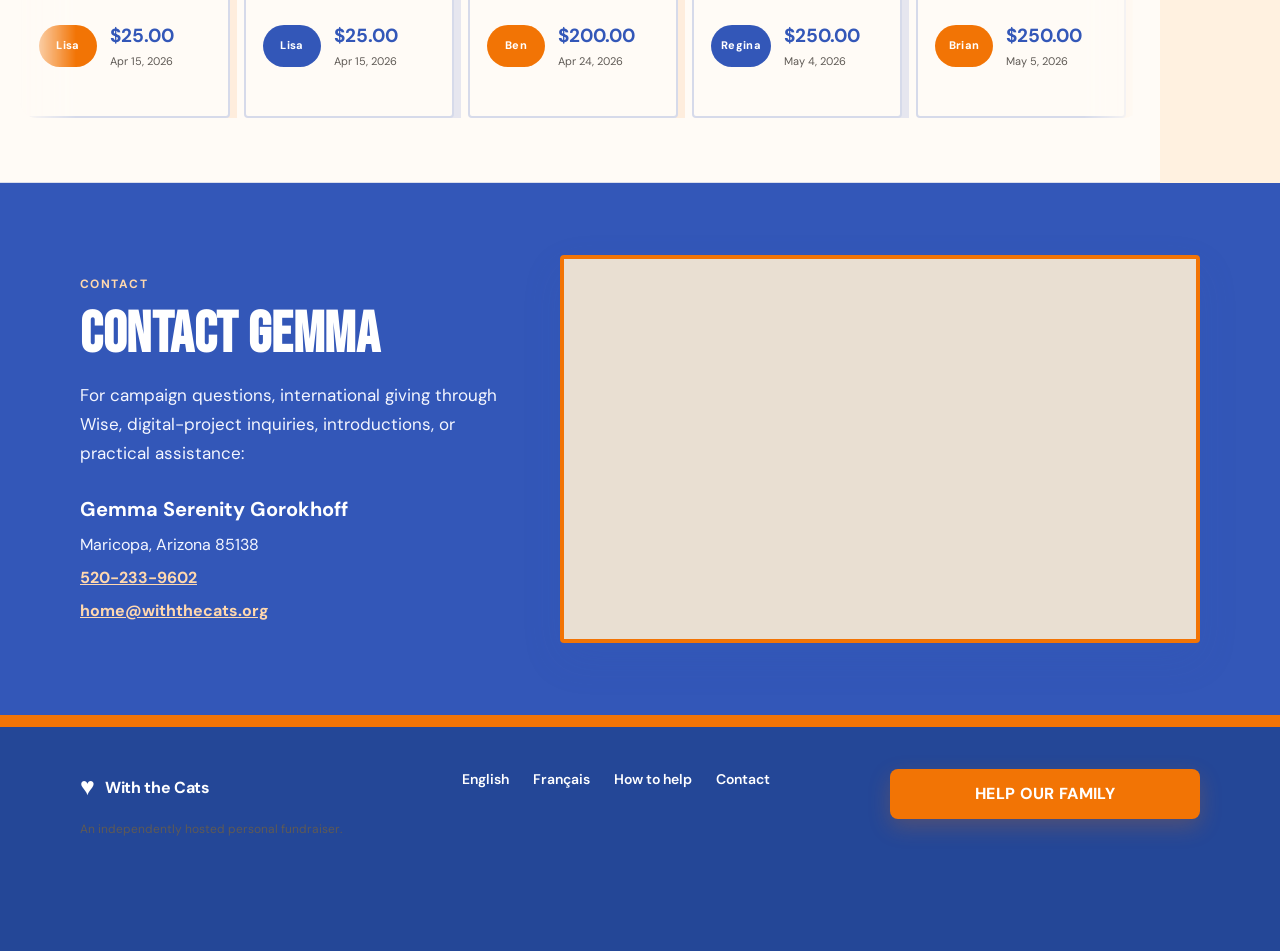
==== commit 1dfb6792: "Add in-place English French language switch" ====
--- a/index.html
+++ b/index.html
@@ -7,14 +7,14 @@
   <link rel="canonical" href="https://miraclefund.withthecats.org/"><link rel="icon" href="assets/withthecatsorg-icon.ico" sizes="any"><link rel="apple-touch-icon" href="assets/withthecats-icon192.png">
   <title>Help Us Protect Our Home | With the Cats</title>
   <link rel="preconnect" href="https://fonts.googleapis.com"><link rel="preconnect" href="https://fonts.gstatic.com" crossorigin><link href="https://fonts.googleapis.com/css2?family=Bebas+Neue&amp;family=DM+Sans:ital,wght@0,400;0,500;0,600;0,700;1,400;1,600&amp;display=swap" rel="stylesheet">
-  <link rel="stylesheet" href="styles.css?v=20260908-1"><script src="campaign-data.js?v=20260908-1" defer></script><script src="script.js?v=20260908-1" defer></script>
+  <link rel="stylesheet" href="styles.css?v=20260908-1"><script src="campaign-data.js?v=20260908-1" defer></script><script src="i18n.js?v=20260908-1" defer></script><script src="script.js?v=20260908-1" defer></script>
 </head>
 <body>
   <a class="skip-link" href="#story">Skip to our update</a>
-  <header class="site-header"><div class="shell nav-wrap"><a class="brand" href="#top"><img src="assets/withthecatsorg-logo.png" alt="" width="40" height="40"><span>With the Cats</span></a><nav aria-label="Primary navigation"><a href="#story">Our update</a><a href="#francais" lang="fr">Français</a><a href="#ways">How to help</a><a href="#transparency">Transparency</a><a href="#contact">Contact</a></nav><button class="button button-small button-outline js-share" type="button">Share our story</button></div></header>
+  <header class="site-header"><div class="shell nav-wrap"><a class="brand" href="#top"><img src="assets/withthecatsorg-logo.png" alt="" width="40" height="40"><span>With the Cats</span></a><nav aria-label="Primary navigation"><a href="#story">Our update</a><a href="#ways">How to help</a><a href="#transparency">Transparency</a><a href="#contact">Contact</a></nav><div class="language-switcher" role="group" aria-label="Language"><button type="button" data-language="en" lang="en">EN</button><button type="button" data-language="fr" lang="fr">FR</button></div><button class="button button-small button-outline js-share" type="button">Share our story</button></div></header>
   <main id="top">
     <section class="hero calm-hero" aria-labelledby="campaign-title"><div class="shell hero-grid"><div class="hero-copy"><p class="eyebrow">A family update · September 8, 2026</p><h1 id="campaign-title">We are still here, still together, and working to protect our home.</h1><p class="hero-lede">Thank you, from the bottom of our hearts, for your support. It means more to us than we can say.</p><p>We are still in our home with our 27 cats. We have chosen to fight for the place that keeps our family safe and together, while rebuilding the stable income we need for the future.</p><div class="hero-video-actions"><button class="button button-primary js-donate" type="button">Help our family</button><a class="button button-inverted" href="#francais" lang="fr">Lire en français</a></div><p class="organizer-byline">Organized by <strong>Gemma Serenity Gorokhoff</strong><br>Maricopa, Arizona</p></div><div class="hero-visual"><figure class="hero-media"><img src="assets/Amore%20and%20Sascha%20in%20Love.jpg" srcset="assets/Amore-Sascha-800.jpg 800w, assets/Amore-Sascha-1200.jpg 1200w" alt="Sascha sharing a loving moment with Amore, an orange cat" width="4000" height="3000"></figure><aside class="donation-card"><p class="section-label">Our immediate focus</p><h2>Protect the home our family depends on</h2><p>Support helps us address the mortgage, care for our cats, meet daily necessities, and restore dependable income.</p><p class="sidebar-milestone"><span>Our immediate fundraising goal</span><strong>$25,000</strong><small>An estimated $20,000 to reinstate the mortgage, plus $5,000 toward our most urgent overdue household bills. The exact mortgage amount is not yet known.</small></p><button class="button button-primary button-wide js-donate" type="button">Give now</button><button class="other-giving-button js-donate" type="button">Other ways to help</button></aside></div></div></section>
-    <section class="bilingual-notice"><div class="shell"><p><strong>This update is available in English and French.</strong> Cette mise à jour est disponible en anglais et en français.</p><div><a href="#story">Read in English</a><a href="#francais" lang="fr">Lire en français</a></div></div></section>
+    <section class="bilingual-notice"><div class="shell"><p><strong>Choose your language.</strong> The story stays in the same place and the page keeps the same design.</p><div class="language-switcher" role="group" aria-label="Language"><button type="button" data-language="en" lang="en">English</button><button type="button" data-language="fr" lang="fr">Français</button></div></div></section>
     <div class="story-shell shell neutral-story-shell"><article class="story" id="story" lang="en">
       <section><p class="section-label">Our latest update</p><h2>Where we are today</h2><p>We are still in our home with our 27 cats. We have decided to do everything we can to preserve our home and keep our family together.</p><p>We have not yet restored a stable and predictable income. In our current situation, even a gift of $100 makes a real and significant difference in our daily lives.</p><p>Our home is at risk of an auction process because the mortgage, which is held in another person’s name, has not been paid for several months. If the process begins as expected, we understand that it should take at least three months. That gives us a window in which to act, but we are in a genuine race against time.</p><h3>Our immediate priorities</h3><ol><li>Pay the mortgage arrears and stop the auction process.</li><li>Resume the regular monthly payments.</li><li>Transfer the home into both of our names through suitable financing or a sufficiently large down payment.</li></ol><p>Our immediate fundraising goal is <strong>$25,000</strong>: an estimated <strong>$20,000 to reinstate the mortgage</strong> and <strong>$5,000 to pay our most urgent overdue household bills</strong>. We do not yet know the exact amount required to reinstate the mortgage, so the $20,000 figure is an estimate.</p><p>Beyond this immediate milestone, one solution we are exploring would require a down payment of approximately <strong>$100,000</strong>. It may allow us to become the owners of our home despite not having a conventional financial history, and to continue caring for our cats in a stable, healthy, and secure environment.</p></section>
       <section><p class="section-label">Health and healing</p><h2>Sascha is receiving close professional care</h2><p>Sascha is going through a profound depression accompanied by extremely severe generalized anxiety. He also experienced a very serious reaction to an antidepressant. Thankfully, the cause was identified and the medication was discontinued. Our mental-health professional is monitoring him closely and gradually adjusting his treatment.</p><p>These past weeks have been among the most difficult and frightening of our lives. I remain constantly by his side. In recent days, however, I have begun to see small signs of improvement. Sascha is slowly beginning to communicate with some people again and to discover that, in this ordeal, he is encountering above all love, compassion, and support.</p><p>We pray together five to eight times each day. Even when Sascha cannot yet see a solution that would allow all of us to remain together, he continues to pray, follow his treatment, and move forward one day at a time.</p></section>
@@ -22,7 +22,7 @@
       <section class="cat-gallery" aria-labelledby="cat-gallery-title"><p class="section-label">Meet our family</p><h2 id="cat-gallery-title">The cats at the heart of our home</h2><p>They each have their own personality, routines, friendships, and special way of bringing love into our lives. These are some of the family members your support helps us keep safe and together.</p><div class="cat-gallery-grid"><figure><img src="assets/Aiko%20in%20his%20box.png" alt="Aiko relaxing inside his favorite box" loading="lazy"><figcaption>Aiko in his favorite box</figcaption></figure><figure><img src="assets/Kalea%20on%20his%20throne.png" alt="Kalea sitting proudly on his throne" loading="lazy"><figcaption>Kalea on his throne</figcaption></figure><figure><img src="assets/Amore%20and%20Milo%20at%20the%20office%20window.png" alt="Amore and Milo together at the office window" loading="lazy"><figcaption>Amore and Milo at the window</figcaption></figure><figure><img src="assets/Masaya%20cuddles.png" alt="Masaya enjoying a cuddle" loading="lazy"><figcaption>Masaya cuddles</figcaption></figure><figure><img src="assets/Aiko%20laying%20on%20the%20floor.png" alt="Aiko stretched out comfortably on the floor" loading="lazy"><figcaption>Aiko taking it easy</figcaption></figure><figure><img src="assets/karishma-cat.jpeg" alt="Karishma, one of Gemma and Sascha's beloved cats" loading="lazy"><figcaption>Karishma</figcaption></figure></div></section>
       <section class="scripture"><p class="section-label">The words I carry with me</p><h2>My favorite verse · Proverbs 3:24–26</h2><p>This is the verse that has stayed with me since childhood and continues to give me strength.</p><blockquote><p>“When you lie down, you will not be afraid; when you lie down, your sleep will be sweet. Have no fear of sudden disaster or of the ruin that overtakes the wicked, for the Lord will be at your side and will keep your foot from being snared.”</p></blockquote></section>
       <section id="ways"><p class="section-label">How you can help</p><h2>Every form of support creates breathing room</h2><p>Every contribution, however modest, helps us feed the cats, cover daily necessities, and gain the time we need to stabilize our situation. For larger international gifts, you can use <a href="https://wise.com/invite/dic/gemmaserenityg1" target="_blank" rel="noopener noreferrer">my Wise referral link</a> to arrange a transfer with minimal fees.</p><p>You can also help by sharing this campaign, introducing us to potential clients, or connecting us with people who may be able to support our plan.</p><p>Please continue to pray for us, for our cats, for Sascha’s healing and mental health, and for the clients and partners who can help us through this period.</p><p><strong>I firmly believe that we are moving toward the most beautiful chapter of our lives: a chapter of healing, restored security, abundance, generosity, and positive impact in service of people and animals.</strong></p><p>Thank you for your love, prayers, shares, and help. We continue moving forward in faith, ready to receive the next part of our story.</p><div class="hero-video-actions"><button class="button button-primary js-donate" type="button">Support our family</button><button class="button button-outline js-share" type="button">Share the campaign</button></div></section>
-      <section class="french-update" id="francais" lang="fr"><p class="section-label">Mise à jour en français</p><h2>Voici où nous en sommes aujourd’hui</h2><p>Merci, du fond du cœur, pour votre soutien. Il a une valeur immense pour nous.</p><aside class="french-funding-card" aria-label="Objectif financier immédiat"><span>Notre objectif immédiat</span><strong>25 000 $</strong><p><b>20 000 $ estimés</b> pour remettre l’hypothèque à jour, plus <b>5 000 $</b> pour nos factures urgentes les plus en retard. Le montant hypothécaire exact n’est pas encore connu.</p><button class="button button-primary js-donate" type="button">Donner maintenant</button></aside><p>Nous sommes toujours dans notre maison, avec nos 27 chats. Nous avons décidé de nous battre pour préserver notre foyer et garder notre famille ensemble. Nous n’avons pas encore retrouvé de revenu stable et prévisible : dans notre situation actuelle, même une aide de 100 dollars a un impact concret et considérable sur notre quotidien.</p><p>Notre maison est malheureusement menacée par une procédure de vente aux enchères, car l’hypothèque n’a plus été payée depuis plusieurs mois par la personne au nom de laquelle elle se trouve. Si la procédure commence comme prévu, elle devrait durer au minimum trois mois. Nous disposons donc encore d’une fenêtre d’action, mais nous sommes engagés dans une véritable course contre le temps.</p><h3>Notre priorité immédiate est de réunir suffisamment d’argent pour :</h3><ol><li>payer les arriérés hypothécaires et interrompre la procédure de vente ;</li><li>reprendre les mensualités régulières ;</li><li>transférer ensuite la maison à nos deux noms, soit grâce à un financement approprié, soit en réunissant un apport suffisamment important.</li></ol><p>Notre objectif immédiat est de réunir <strong>25 000 dollars</strong> : environ <strong>20 000 dollars pour remettre l’hypothèque à jour</strong> et <strong>5 000 dollars pour régler les factures les plus urgentes de la maison, dont certaines sont très en retard</strong>. Nous ne connaissons pas encore le montant exact nécessaire pour remettre l’hypothèque à jour ; les 20 000 dollars constituent donc une estimation.</p><p>Au-delà de cet objectif immédiat, l’une des solutions que nous explorons nécessiterait environ <strong>100 000 dollars d’apport</strong>. Cela pourrait nous permettre de devenir propriétaires de notre maison malgré l’absence d’un historique financier conventionnel, et de continuer à prendre soin de nos chats dans un environnement stable, sain et sécurisé.</p><h3>La santé et la guérison de Sascha</h3><p>Sur le plan personnel, Sascha traverse une dépression profonde accompagnée d’une anxiété généralisée extrêmement sévère. Il a également subi une réaction très grave à un médicament antidépresseur. La cause a heureusement été identifiée et le médicament supprimé. Il est suivi de très près par notre professionnel de santé mentale, qui ajuste progressivement son traitement.</p><p>Ces dernières semaines ont été parmi les plus éprouvantes et les plus terrifiantes de notre vie. Je reste constamment auprès de lui. Depuis quelques jours, je commence néanmoins à voir de petits signes d’amélioration. Sascha recommence doucement à communiquer avec certaines personnes et à découvrir que, dans cette épreuve, il rencontre surtout de l’amour, de la compassion et du soutien.</p><p>Nous prions ensemble cinq à huit fois par jour. Même lorsque Sascha ne parvient pas encore à voir une solution qui nous permettrait de rester tous ensemble, il continue de prier, de suivre son traitement et d’avancer un jour après l’autre.</p><h3>Nous reconstruisons activement notre avenir</h3><p>De mon côté, j’ai terminé mes examens pour devenir agente d’assurance-vie et santé. J’ai déjà été acceptée pour exercer à la commission et je termine actuellement les dernières étapes administratives nécessaires à l’obtention de mes licences. Cette activité peut générer des commissions importantes selon les contrats et les solutions mises en place pour les clients. J’apprends énormément sur l’argent, la protection financière et les possibilités de reconstruction. <a href="https://cyl.howmoneyworks.com/gemmaserenity" target="_blank" rel="noopener noreferrer">Découvrez-en davantage sur mon travail d’éducation financière</a>.</p><p>J’ai également développé une compétence très précieuse : Sascha et moi sommes désormais capables de concevoir, avec l’aide de l’intelligence artificielle, des applications web et mobiles, des sites internet, des bases de données, des formulaires, des systèmes d’authentification et de notification, des campagnes d’e-mails, des formations et des communautés en ligne. Ce site de campagne est un exemple de ce que nous avons construit ensemble. Visitez <a href="https://saschagorokhoff.com" target="_blank" rel="noopener noreferrer">saschagorokhoff.com</a> et <a href="https://gemmaserenity.com" target="_blank" rel="noopener noreferrer">gemmaserenity.com</a> pour découvrir davantage ce que nous avons créé entièrement en interne, avec l’aide de l’IA qui a écrit tout le code pour nous.</p><p>Je peux donc également créer des outils numériques sur mesure pour des particuliers, des entrepreneurs ou des organisations. Si vous connaissez une personne ou une entreprise ayant besoin d’un site, d’une application, d’un système automatisé ou d’une solution numérique particulière, une mise en relation pourrait aujourd’hui véritablement changer notre vie. Vous pouvez <a href="https://gemmaserenity.com/gemma-ai-services" target="_blank" rel="noopener noreferrer">découvrir mes services d’intelligence artificielle ici</a>.</p><p>Malgré tout ce qui nous entoure, je continue de voir des solutions et des miracles. J’ai même créé une application privée dans laquelle je consigne toutes les aides financières, matérielles et logistiques que nous recevons. Nous n’avons plus de voiture depuis le 17 décembre, ce qui rend chaque déplacement beaucoup plus complexe, et pourtant des portes continuent de s’ouvrir de manière souvent inattendue.</p><p><strong>Il s’agit de mon passage préféré, celui qui m’accompagne depuis l’enfance.</strong></p><blockquote><p>« Si tu te couches, tu seras sans crainte,<br>Et quand tu seras couché, ton sommeil sera doux.<br>Ne redoute ni une terreur soudaine,<br>Ni une attaque de la part des méchants ;<br>Car l’Éternel sera ton assurance,<br>Et il préservera ton pied de toute embûche. »</p><cite>— Proverbes 3:24-26</cite></blockquote><h3>Comment nous aider</h3><p>Chaque contribution, même modeste, nous aide à nourrir les chats, assurer les nécessités quotidiennes et gagner le temps indispensable pour stabiliser notre situation. Pour les dons internationaux plus importants, vous pouvez utiliser <a href="https://wise.com/invite/dic/gemmaserenityg1" target="_blank" rel="noopener noreferrer">mon lien de parrainage Wise</a> afin d’organiser un transfert avec des frais minimaux.</p><p>Vous pouvez aussi nous aider en partageant notre campagne, en nous mettant en relation avec des clients potentiels ou avec des personnes susceptibles de soutenir notre projet.</p><p>Continuez, s’il vous plaît, à prier pour nous, pour nos chats, pour la guérison et la santé mentale de Sascha, ainsi que pour l’arrivée de clients et de partenaires qui nous permettront de traverser cette période.</p><p><strong>Je crois fermement que nous nous dirigeons vers le plus beau chapitre de notre vie : un chapitre de guérison, de sécurité retrouvée, d’abondance, de générosité et d’impact positif au service des êtres humains et des animaux.</strong></p><p>Merci pour votre amour, vos prières, vos partages et votre aide. Nous continuons d’avancer avec foi, prêts à recevoir la suite de notre histoire.</p><div class="hero-video-actions"><button class="button button-primary js-donate" type="button">Soutenir notre famille</button><button class="button button-outline js-share" type="button">Partager la campagne</button></div></section>
+      <section class="french-update" id="french-translation-source" lang="fr" hidden><p class="section-label">Mise à jour en français</p><h2>Voici où nous en sommes aujourd’hui</h2><p>Merci, du fond du cœur, pour votre soutien. Il a une valeur immense pour nous.</p><aside class="french-funding-card" aria-label="Objectif financier immédiat"><span>Notre objectif immédiat</span><strong>25 000 $</strong><p><b>20 000 $ estimés</b> pour remettre l’hypothèque à jour, plus <b>5 000 $</b> pour nos factures urgentes les plus en retard. Le montant hypothécaire exact n’est pas encore connu.</p><button class="button button-primary js-donate" type="button">Donner maintenant</button></aside><p>Nous sommes toujours dans notre maison, avec nos 27 chats. Nous avons décidé de nous battre pour préserver notre foyer et garder notre famille ensemble. Nous n’avons pas encore retrouvé de revenu stable et prévisible : dans notre situation actuelle, même une aide de 100 dollars a un impact concret et considérable sur notre quotidien.</p><p>Notre maison est malheureusement menacée par une procédure de vente aux enchères, car l’hypothèque n’a plus été payée depuis plusieurs mois par la personne au nom de laquelle elle se trouve. Si la procédure commence comme prévu, elle devrait durer au minimum trois mois. Nous disposons donc encore d’une fenêtre d’action, mais nous sommes engagés dans une véritable course contre le temps.</p><h3>Notre priorité immédiate est de réunir suffisamment d’argent pour :</h3><ol><li>payer les arriérés hypothécaires et interrompre la procédure de vente ;</li><li>reprendre les mensualités régulières ;</li><li>transférer ensuite la maison à nos deux noms, soit grâce à un financement approprié, soit en réunissant un apport suffisamment important.</li></ol><p>Notre objectif immédiat est de réunir <strong>25 000 dollars</strong> : environ <strong>20 000 dollars pour remettre l’hypothèque à jour</strong> et <strong>5 000 dollars pour régler les factures les plus urgentes de la maison, dont certaines sont très en retard</strong>. Nous ne connaissons pas encore le montant exact nécessaire pour remettre l’hypothèque à jour ; les 20 000 dollars constituent donc une estimation.</p><p>Au-delà de cet objectif immédiat, l’une des solutions que nous explorons nécessiterait environ <strong>100 000 dollars d’apport</strong>. Cela pourrait nous permettre de devenir propriétaires de notre maison malgré l’absence d’un historique financier conventionnel, et de continuer à prendre soin de nos chats dans un environnement stable, sain et sécurisé.</p><h3>La santé et la guérison de Sascha</h3><p>Sur le plan personnel, Sascha traverse une dépression profonde accompagnée d’une anxiété généralisée extrêmement sévère. Il a également subi une réaction très grave à un médicament antidépresseur. La cause a heureusement été identifiée et le médicament supprimé. Il est suivi de très près par notre professionnel de santé mentale, qui ajuste progressivement son traitement.</p><p>Ces dernières semaines ont été parmi les plus éprouvantes et les plus terrifiantes de notre vie. Je reste constamment auprès de lui. Depuis quelques jours, je commence néanmoins à voir de petits signes d’amélioration. Sascha recommence doucement à communiquer avec certaines personnes et à découvrir que, dans cette épreuve, il rencontre surtout de l’amour, de la compassion et du soutien.</p><p>Nous prions ensemble cinq à huit fois par jour. Même lorsque Sascha ne parvient pas encore à voir une solution qui nous permettrait de rester tous ensemble, il continue de prier, de suivre son traitement et d’avancer un jour après l’autre.</p><h3>Nous reconstruisons activement notre avenir</h3><p>De mon côté, j’ai terminé mes examens pour devenir agente d’assurance-vie et santé. J’ai déjà été acceptée pour exercer à la commission et je termine actuellement les dernières étapes administratives nécessaires à l’obtention de mes licences. Cette activité peut générer des commissions importantes selon les contrats et les solutions mises en place pour les clients. J’apprends énormément sur l’argent, la protection financière et les possibilités de reconstruction. <a href="https://cyl.howmoneyworks.com/gemmaserenity" target="_blank" rel="noopener noreferrer">Découvrez-en davantage sur mon travail d’éducation financière</a>.</p><p>J’ai également développé une compétence très précieuse : Sascha et moi sommes désormais capables de concevoir, avec l’aide de l’intelligence artificielle, des applications web et mobiles, des sites internet, des bases de données, des formulaires, des systèmes d’authentification et de notification, des campagnes d’e-mails, des formations et des communautés en ligne. Ce site de campagne est un exemple de ce que nous avons construit ensemble. Visitez <a href="https://saschagorokhoff.com" target="_blank" rel="noopener noreferrer">saschagorokhoff.com</a> et <a href="https://gemmaserenity.com" target="_blank" rel="noopener noreferrer">gemmaserenity.com</a> pour découvrir davantage ce que nous avons créé entièrement en interne, avec l’aide de l’IA qui a écrit tout le code pour nous.</p><p>Je peux donc également créer des outils numériques sur mesure pour des particuliers, des entrepreneurs ou des organisations. Si vous connaissez une personne ou une entreprise ayant besoin d’un site, d’une application, d’un système automatisé ou d’une solution numérique particulière, une mise en relation pourrait aujourd’hui véritablement changer notre vie. Vous pouvez <a href="https://gemmaserenity.com/gemma-ai-services" target="_blank" rel="noopener noreferrer">découvrir mes services d’intelligence artificielle ici</a>.</p><p>Malgré tout ce qui nous entoure, je continue de voir des solutions et des miracles. J’ai même créé une application privée dans laquelle je consigne toutes les aides financières, matérielles et logistiques que nous recevons. Nous n’avons plus de voiture depuis le 17 décembre, ce qui rend chaque déplacement beaucoup plus complexe, et pourtant des portes continuent de s’ouvrir de manière souvent inattendue.</p><p><strong>Il s’agit de mon passage préféré, celui qui m’accompagne depuis l’enfance.</strong></p><blockquote><p>« Si tu te couches, tu seras sans crainte,<br>Et quand tu seras couché, ton sommeil sera doux.<br>Ne redoute ni une terreur soudaine,<br>Ni une attaque de la part des méchants ;<br>Car l’Éternel sera ton assurance,<br>Et il préservera ton pied de toute embûche. »</p><cite>— Proverbes 3:24-26</cite></blockquote><h3>Comment nous aider</h3><p>Chaque contribution, même modeste, nous aide à nourrir les chats, assurer les nécessités quotidiennes et gagner le temps indispensable pour stabiliser notre situation. Pour les dons internationaux plus importants, vous pouvez utiliser <a href="https://wise.com/invite/dic/gemmaserenityg1" target="_blank" rel="noopener noreferrer">mon lien de parrainage Wise</a> afin d’organiser un transfert avec des frais minimaux.</p><p>Vous pouvez aussi nous aider en partageant notre campagne, en nous mettant en relation avec des clients potentiels ou avec des personnes susceptibles de soutenir notre projet.</p><p>Continuez, s’il vous plaît, à prier pour nous, pour nos chats, pour la guérison et la santé mentale de Sascha, ainsi que pour l’arrivée de clients et de partenaires qui nous permettront de traverser cette période.</p><p><strong>Je crois fermement que nous nous dirigeons vers le plus beau chapitre de notre vie : un chapitre de guérison, de sécurité retrouvée, d’abondance, de générosité et d’impact positif au service des êtres humains et des animaux.</strong></p><p>Merci pour votre amour, vos prières, vos partages et votre aide. Nous continuons d’avancer avec foi, prêts à recevoir la suite de notre histoire.</p><div class="hero-video-actions"><button class="button button-primary js-donate" type="button">Soutenir notre famille</button><button class="button button-outline js-share" type="button">Partager la campagne</button></div></section>
       <section class="transparency" id="transparency"><p class="section-label">Our promise of transparency</p><h2>Clear, honest reporting</h2><p>This is an independently hosted personal fundraiser, not a registered charity. Contributions are personal gifts and are not represented as tax-deductible.</p><p>We report financial and substantial in-kind assistance separately and protect private medical, financial, and identifying information.</p><p><strong>Trust matters too much for anything less.</strong></p></section>
     </article><aside class="story-donation-rail"><div class="story-donation-card"><p class="story-donation-kicker">Help is always within reach</p><h2>Keep our family together</h2><p>Your help supports the mortgage, daily necessities, cat care, and our path back to dependable income.</p><button class="button button-primary button-wide js-donate" type="button">Give now</button><button class="button button-outline button-wide js-share" type="button">Share the campaign</button></div></aside></div>
     <section class="campaign-follow"><div class="shell campaign-follow-grid"><div><p class="section-label">Stay with us</p><h2>Follow the Miracle Fund as it happens</h2><p>Receive short, honest updates about Sascha, the cats, our home, and every meaningful step toward stability.</p></div><form id="campaign-follow-form" class="campaign-follow-form"><label>First name <input name="first_name" autocomplete="given-name" maxlength="80" required></label><label>Email address <input name="email" type="email" autocomplete="email" maxlength="254" required></label><label class="campaign-follow-consent"><input name="consent" type="checkbox" value="yes" required><span>Yes, email me campaign updates.</span></label><label class="form-honeypot" aria-hidden="true">Website <input name="website" tabindex="-1" autocomplete="off"></label><button class="button button-primary" type="submit">Follow the campaign</button><p id="campaign-follow-status" class="campaign-follow-status" role="status"></p></form></div></section>
@@ -38,3 +38,4 @@
 
 
 
+
--- a/styles.css
+++ b/styles.css
@@ -759,6 +759,13 @@
 }
 
 /* Keep the primary giving callout comfortably readable at every size. */
+.language-switcher { display: inline-flex; gap: 4px; padding: 4px; border: 2px solid var(--campaign-blue); border-radius: 999px; background: white; }
+.language-switcher button { min-width: 42px; padding: 7px 11px; border: 0; border-radius: 999px; color: var(--campaign-blue); background: transparent; font: inherit; font-weight: 800; cursor: pointer; }
+.language-switcher button.is-active { color: white; background: var(--campaign-blue); }
+.bilingual-notice .language-switcher { border: 0; padding: 0; background: transparent; }
+.bilingual-notice .language-switcher button { min-width: 92px; border: 1px solid var(--campaign-blue); }
+.site-header .language-switcher { flex: 0 0 auto; }
+@media (max-width: 980px) { .site-header .language-switcher { margin-left: auto; } }
 .hero .sidebar-milestone {
   display: grid;
   grid-template-columns: 1fr;
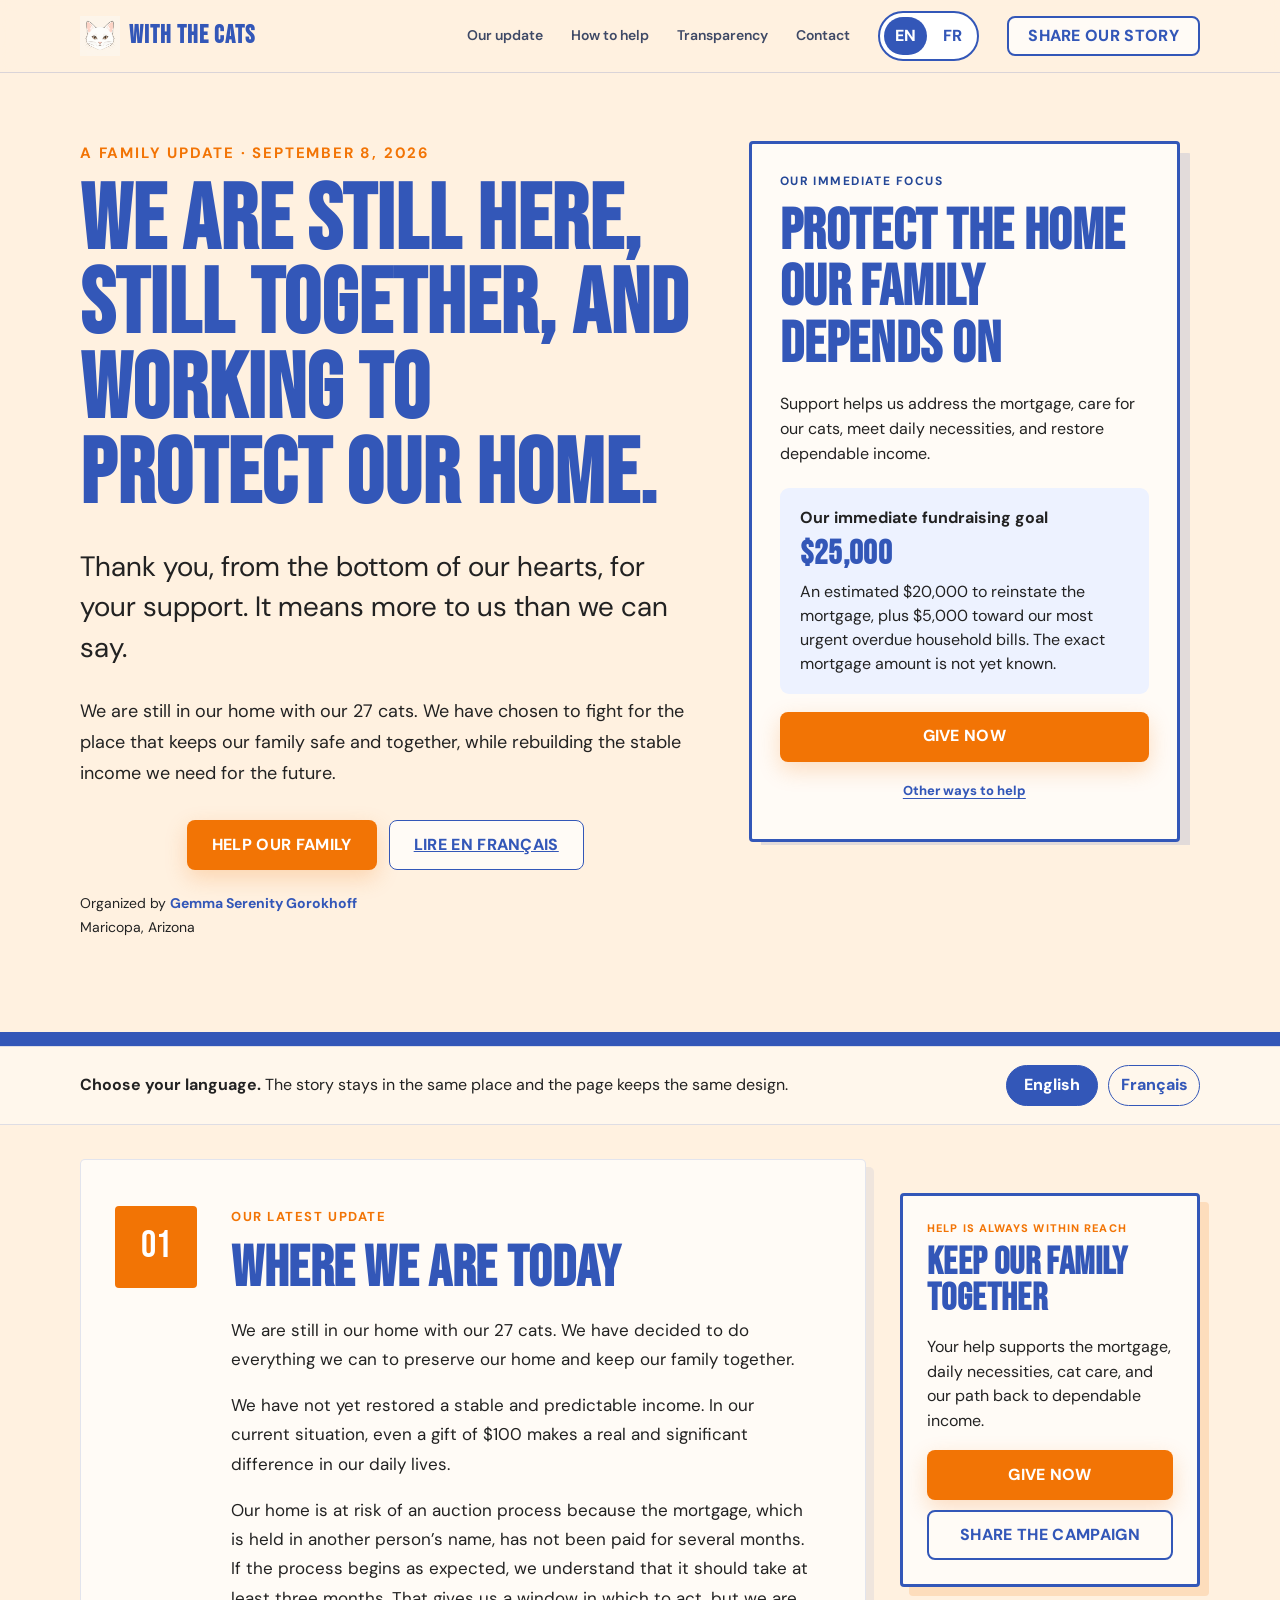
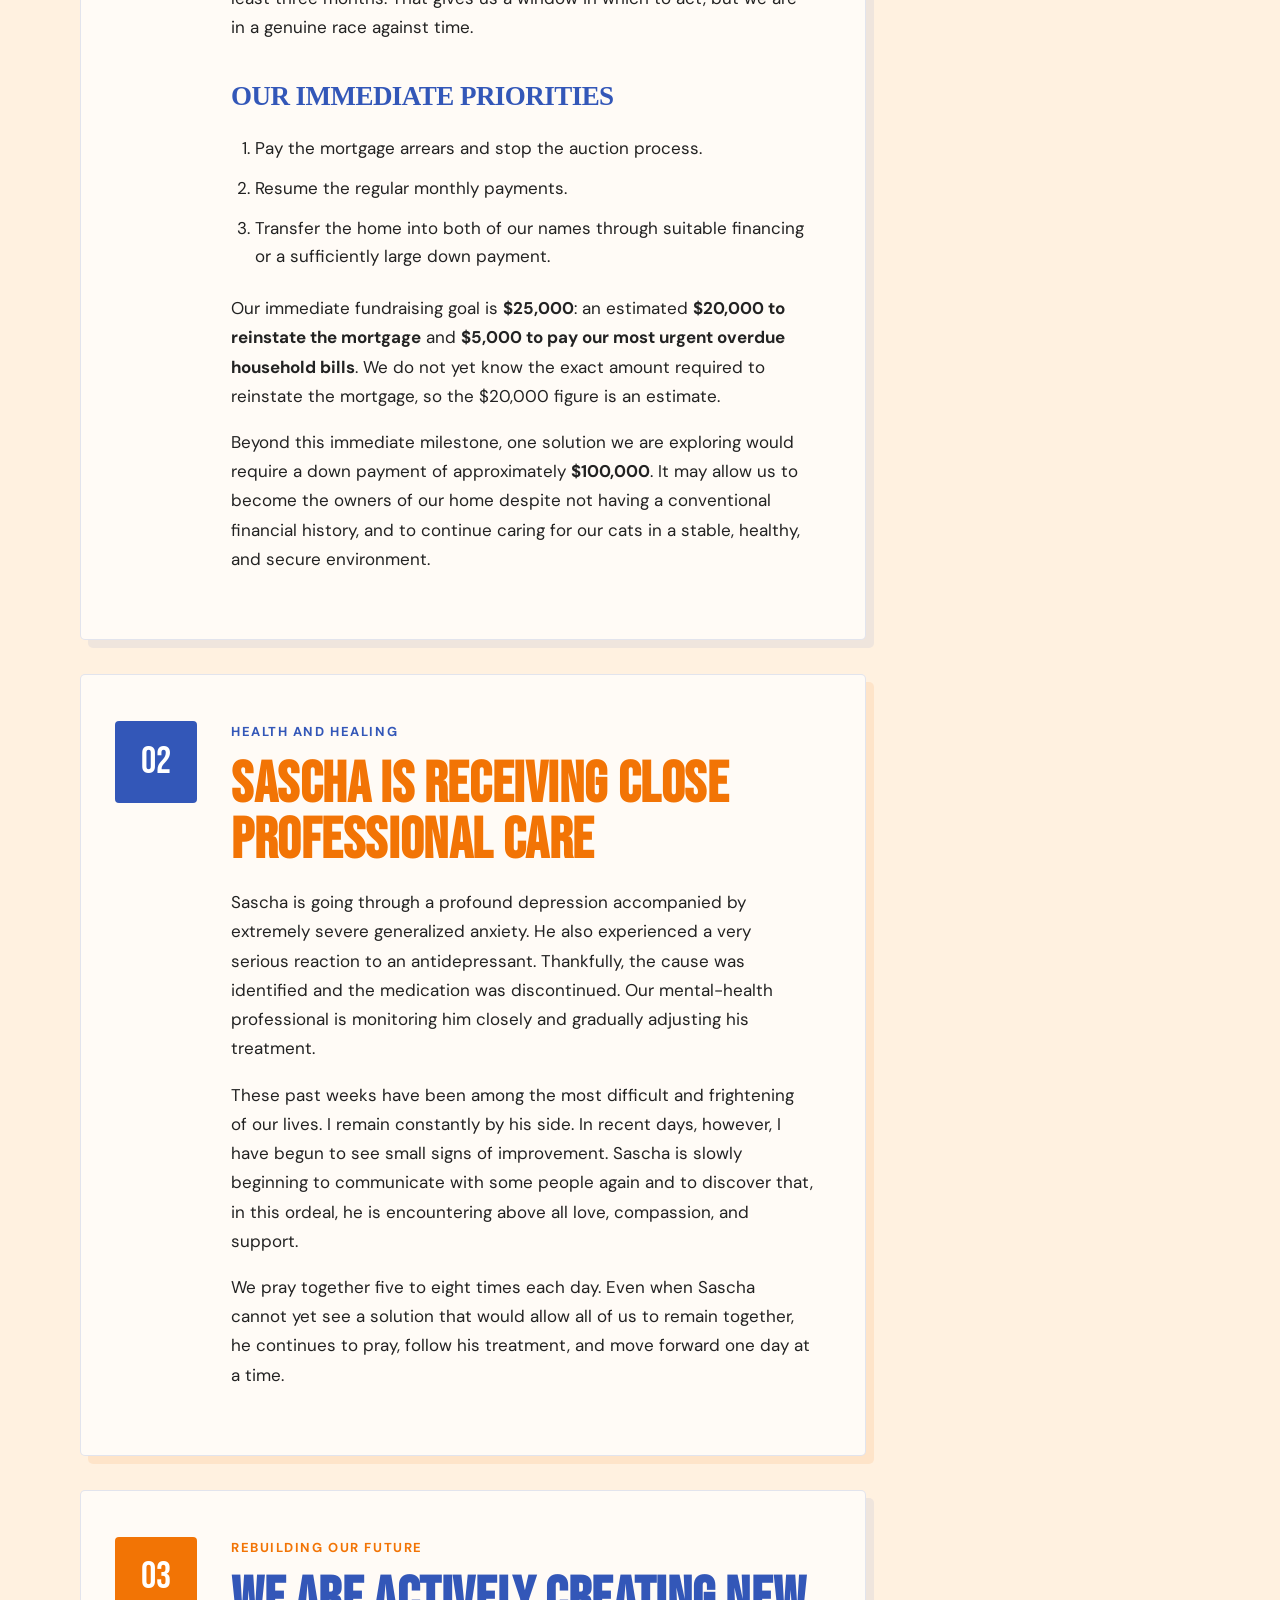
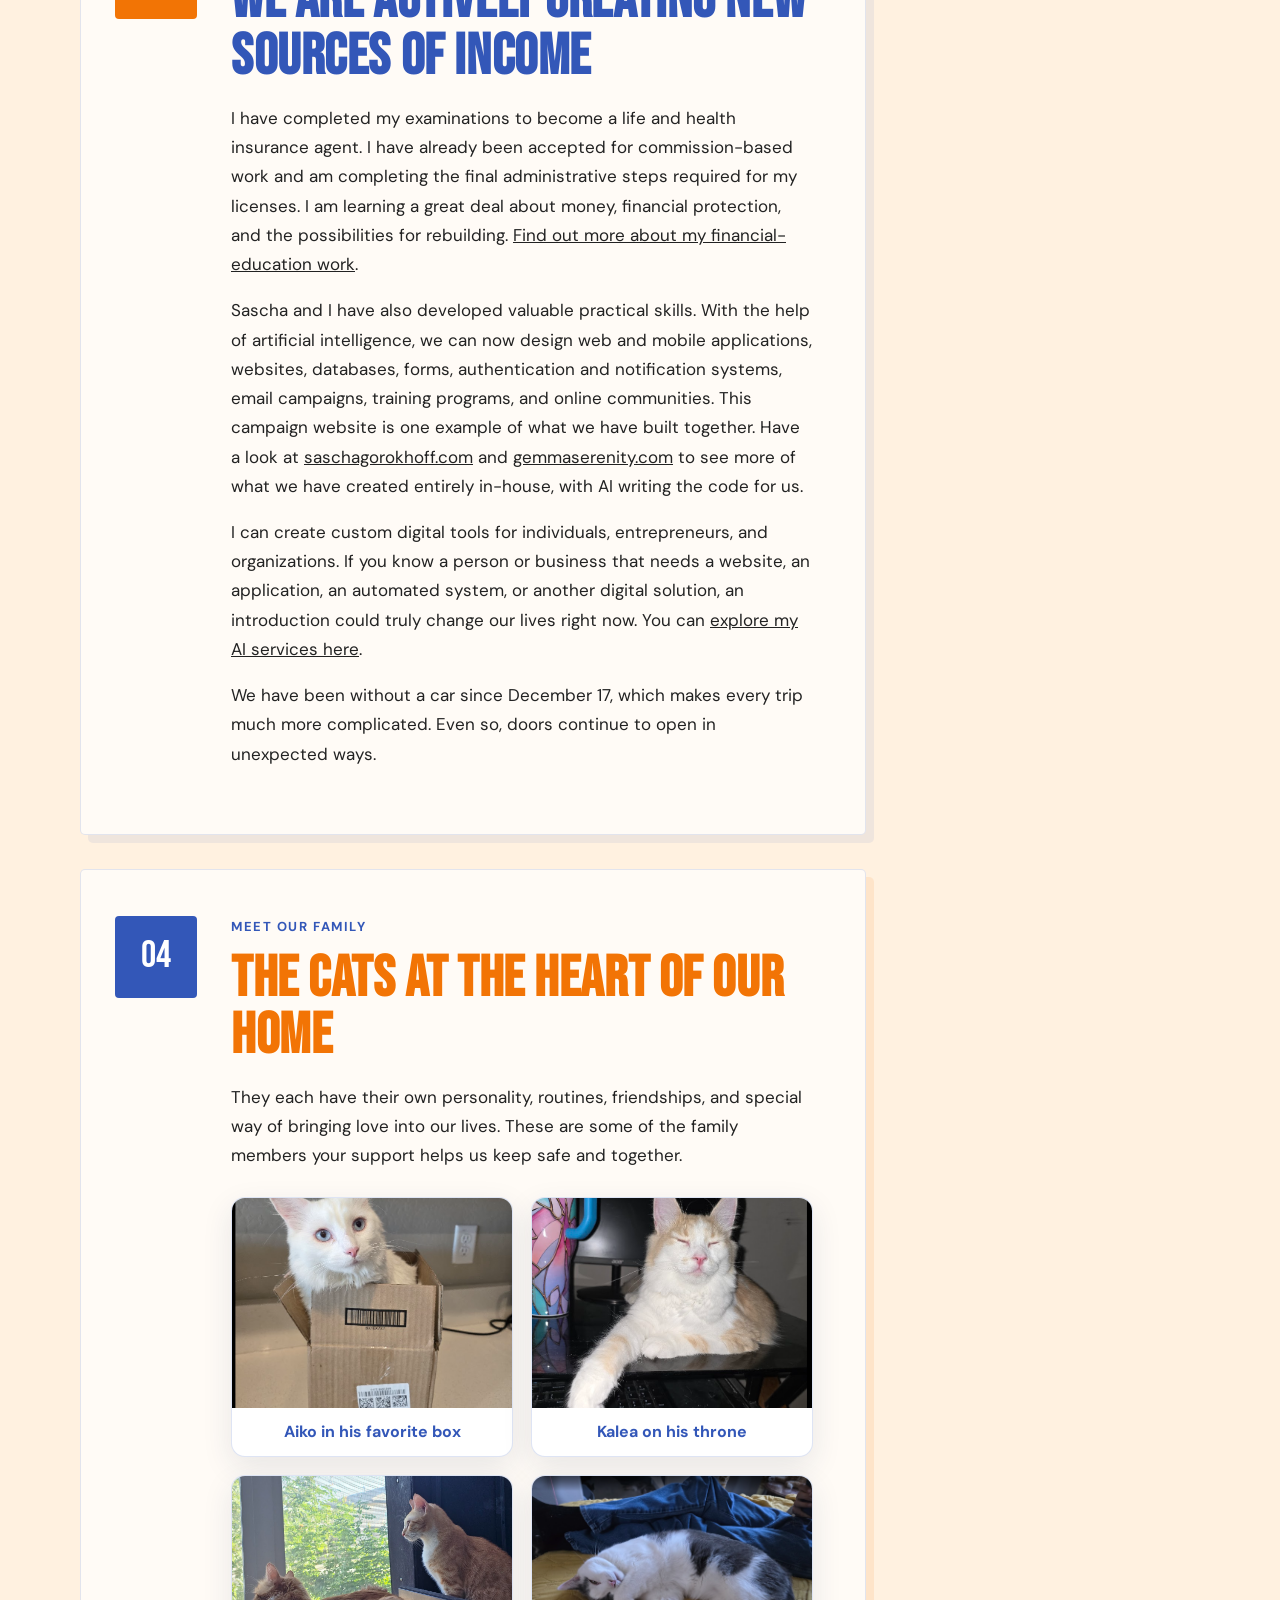
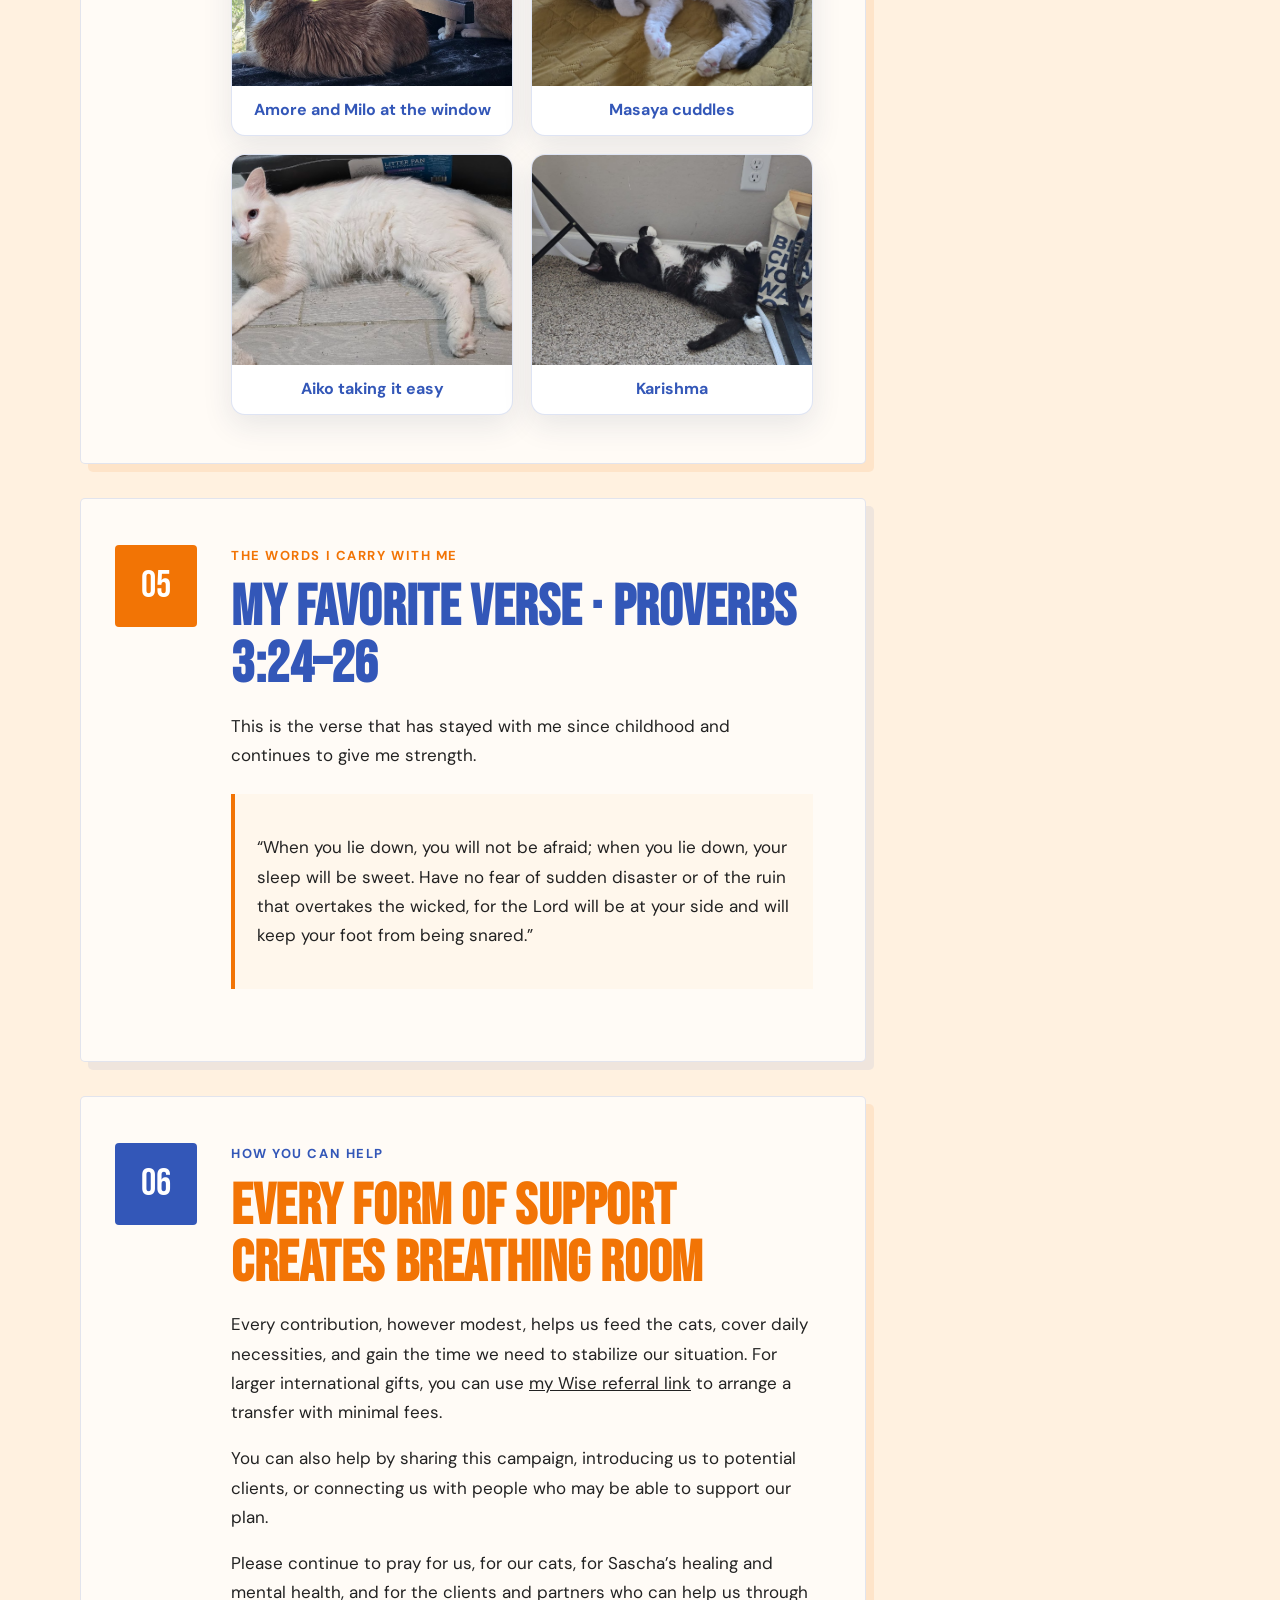
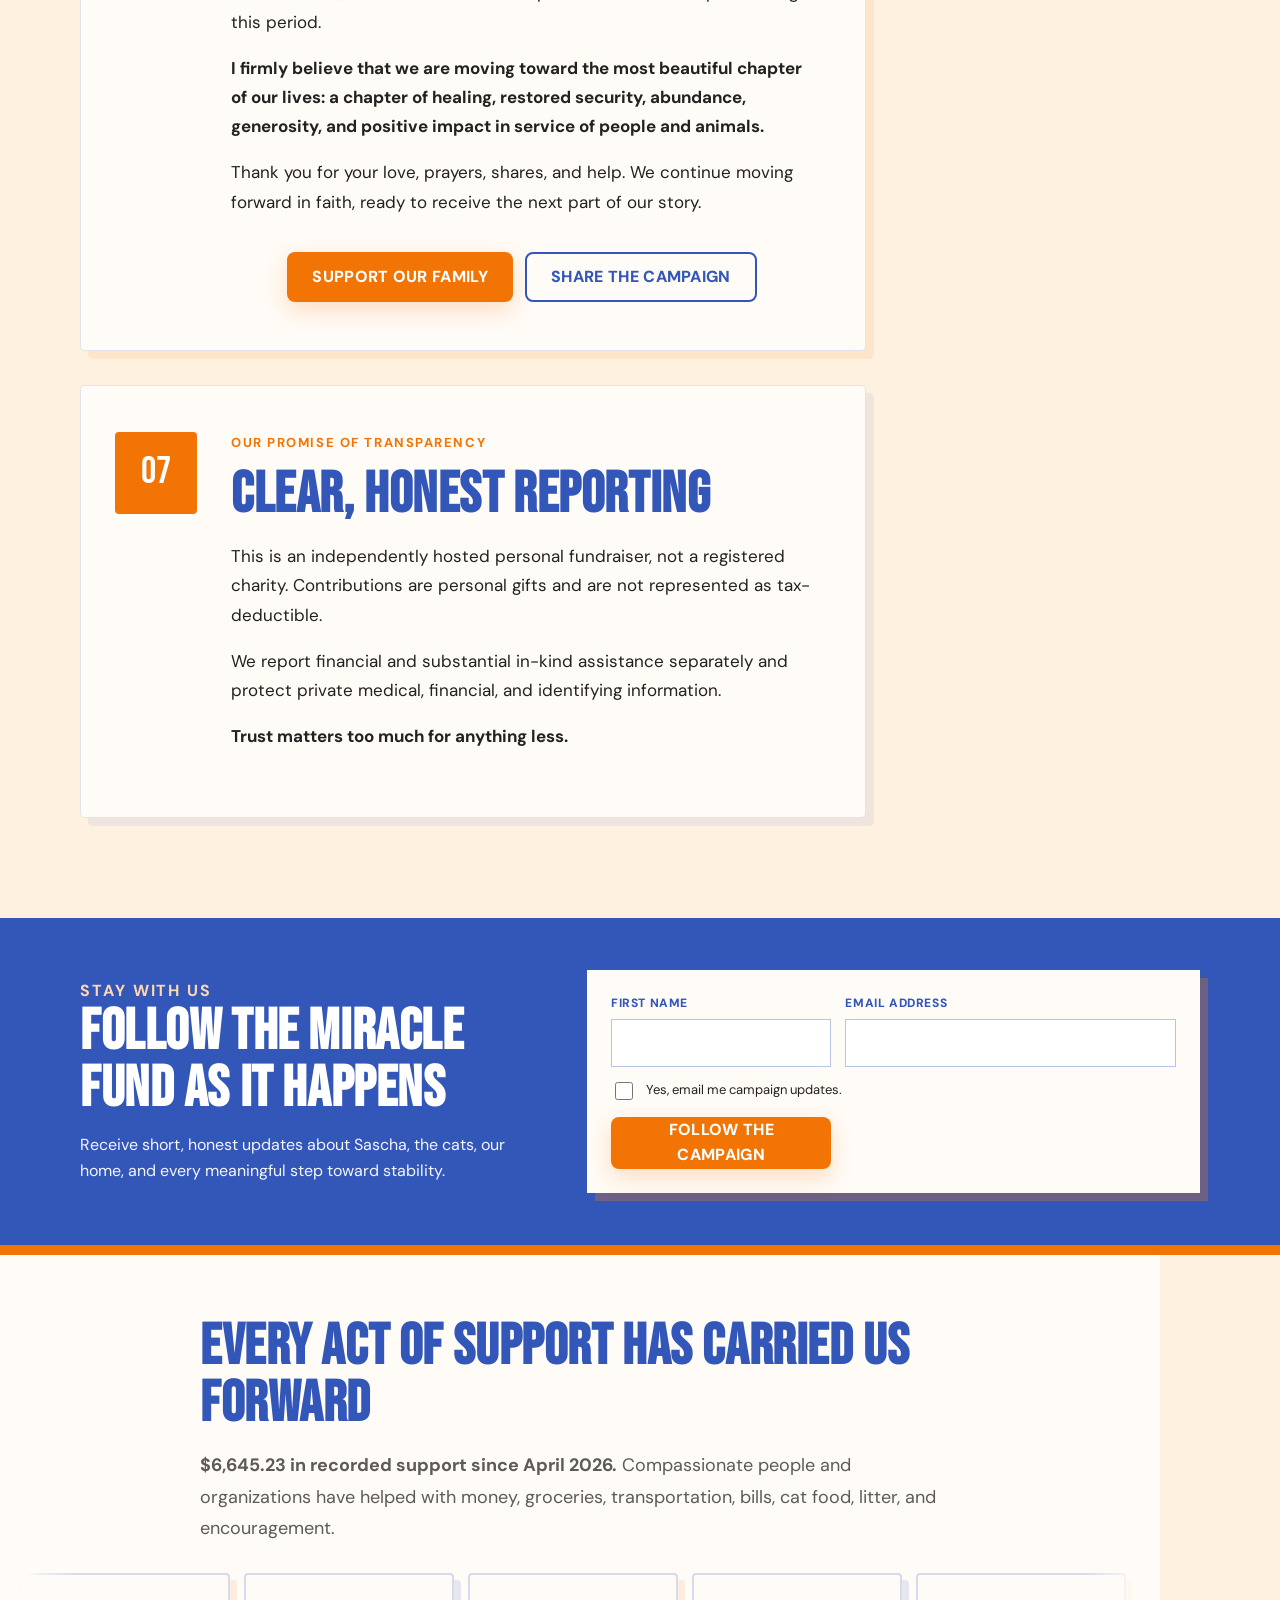
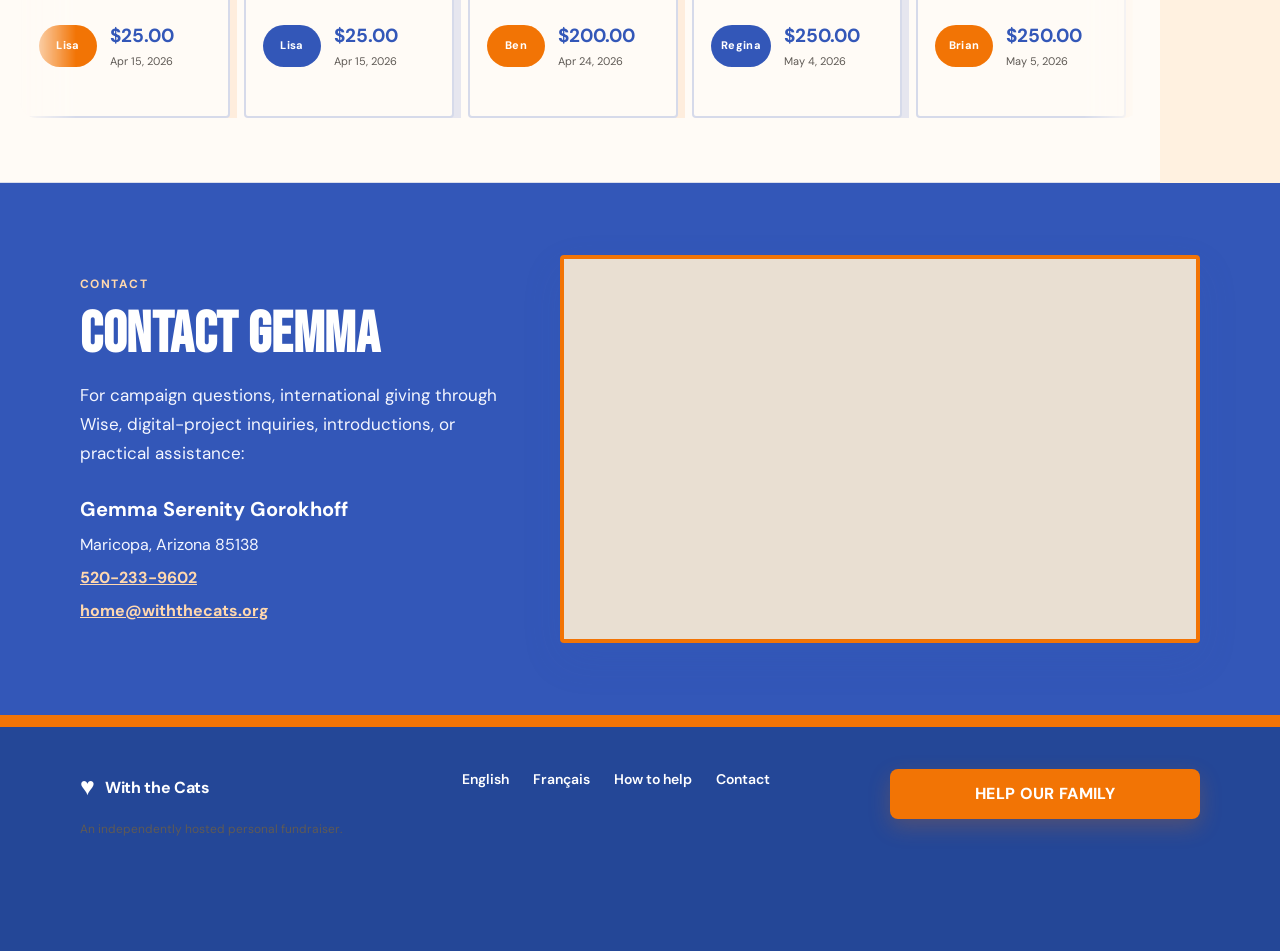
==== commit c4fba86e: "Fix donation dialog click loop" ====
--- a/index.html
+++ b/index.html
@@ -7,7 +7,7 @@
   <link rel="canonical" href="https://miraclefund.withthecats.org/"><link rel="icon" href="assets/withthecatsorg-icon.ico" sizes="any"><link rel="apple-touch-icon" href="assets/withthecats-icon192.png">
   <title>Help Us Protect Our Home | With the Cats</title>
   <link rel="preconnect" href="https://fonts.googleapis.com"><link rel="preconnect" href="https://fonts.gstatic.com" crossorigin><link href="https://fonts.googleapis.com/css2?family=Bebas+Neue&amp;family=DM+Sans:ital,wght@0,400;0,500;0,600;0,700;1,400;1,600&amp;display=swap" rel="stylesheet">
-  <link rel="stylesheet" href="styles.css?v=20260908-1"><script src="campaign-data.js?v=20260908-1" defer></script><script src="i18n.js?v=20260908-1" defer></script><script src="script.js?v=20260908-1" defer></script>
+  <link rel="stylesheet" href="styles.css?v=20260908-1"><script src="campaign-data.js?v=20260908-1" defer></script><script src="i18n.js?v=20260911-1" defer></script><script src="script.js?v=20260908-1" defer></script>
 </head>
 <body>
   <a class="skip-link" href="#story">Skip to our update</a>
